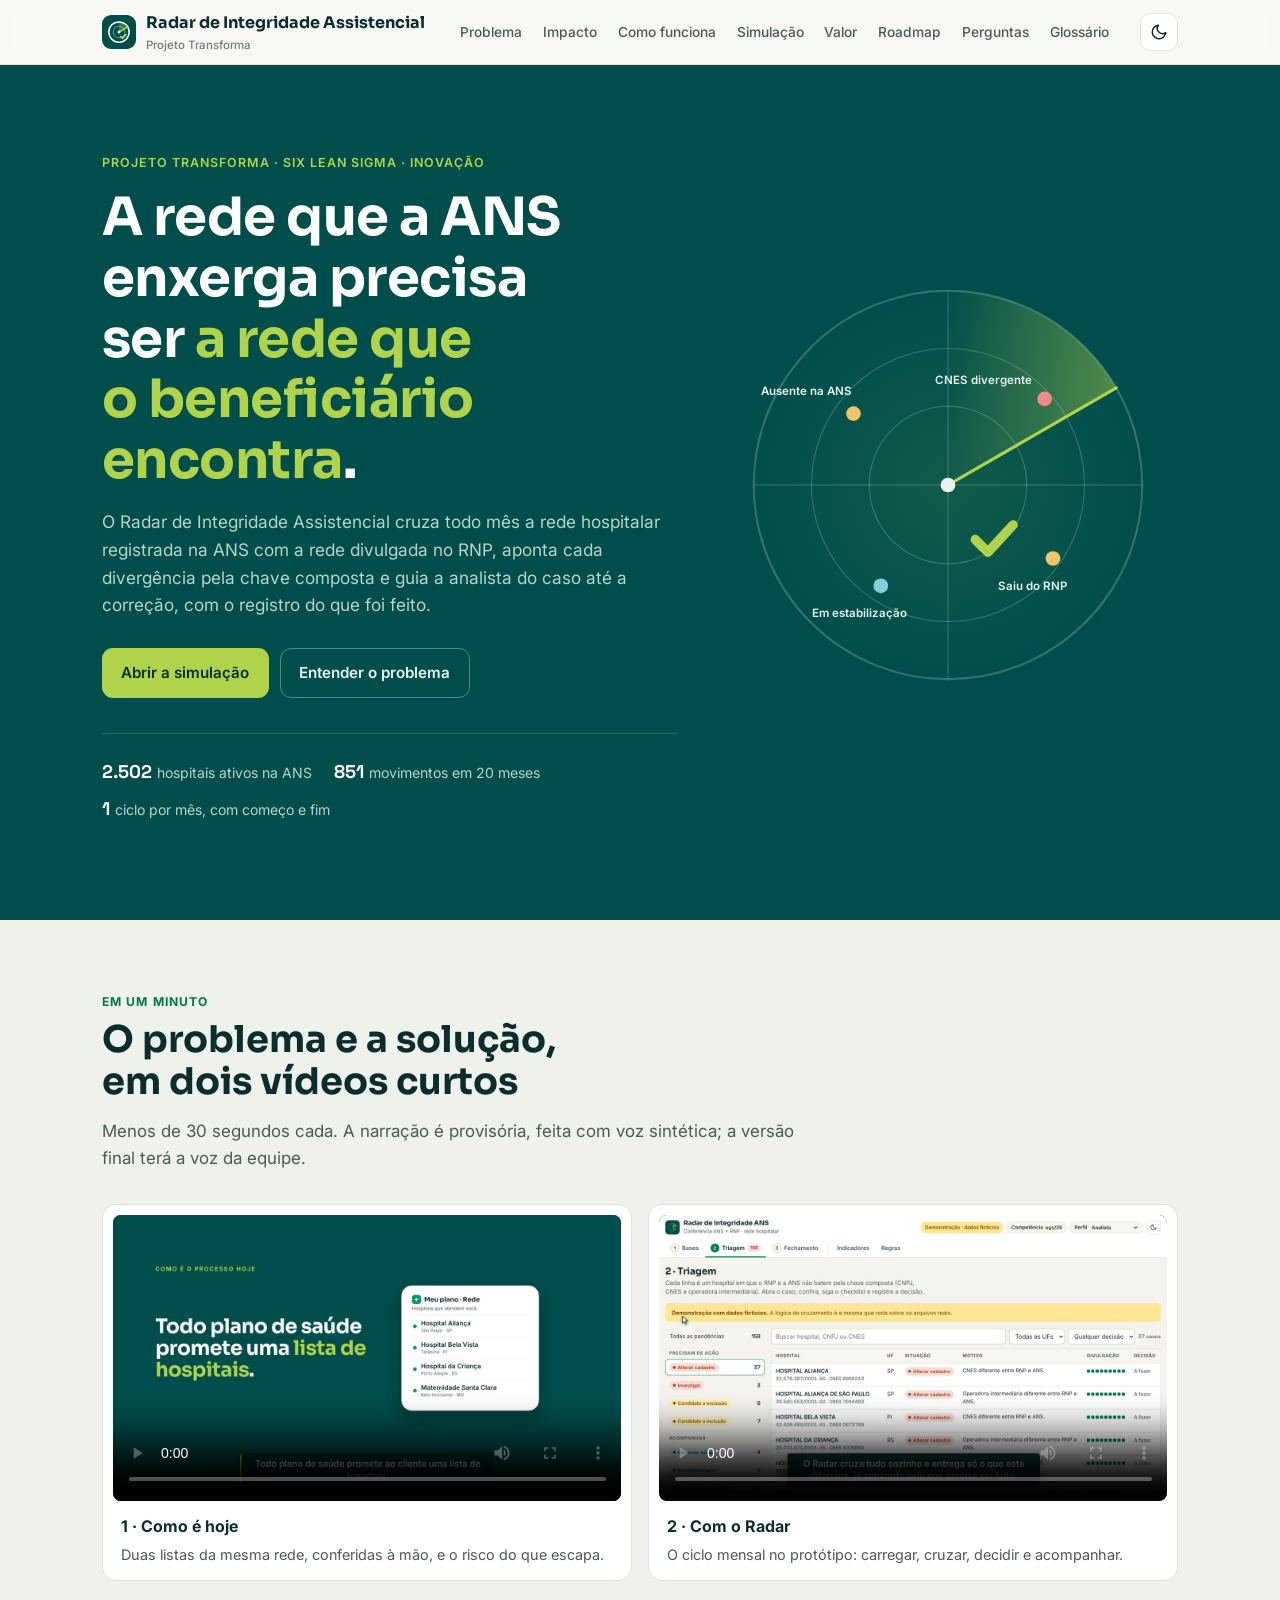
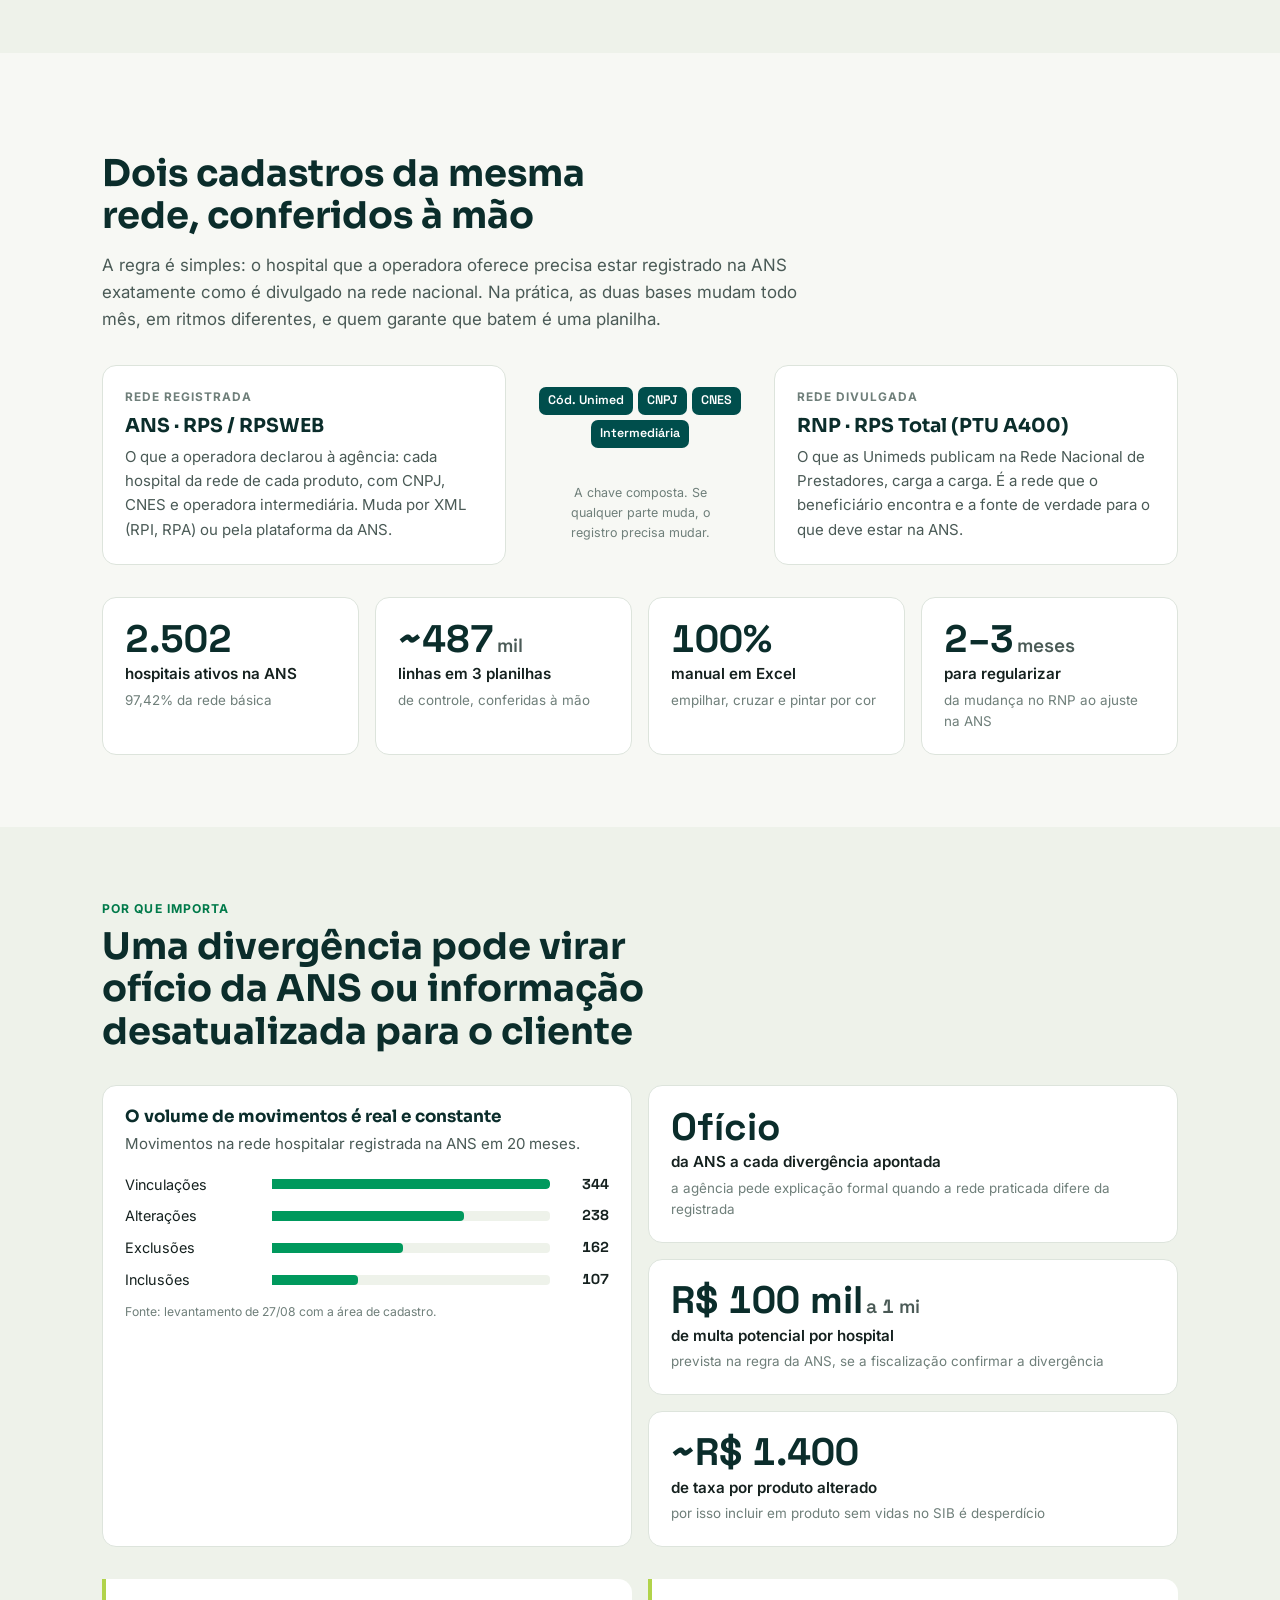
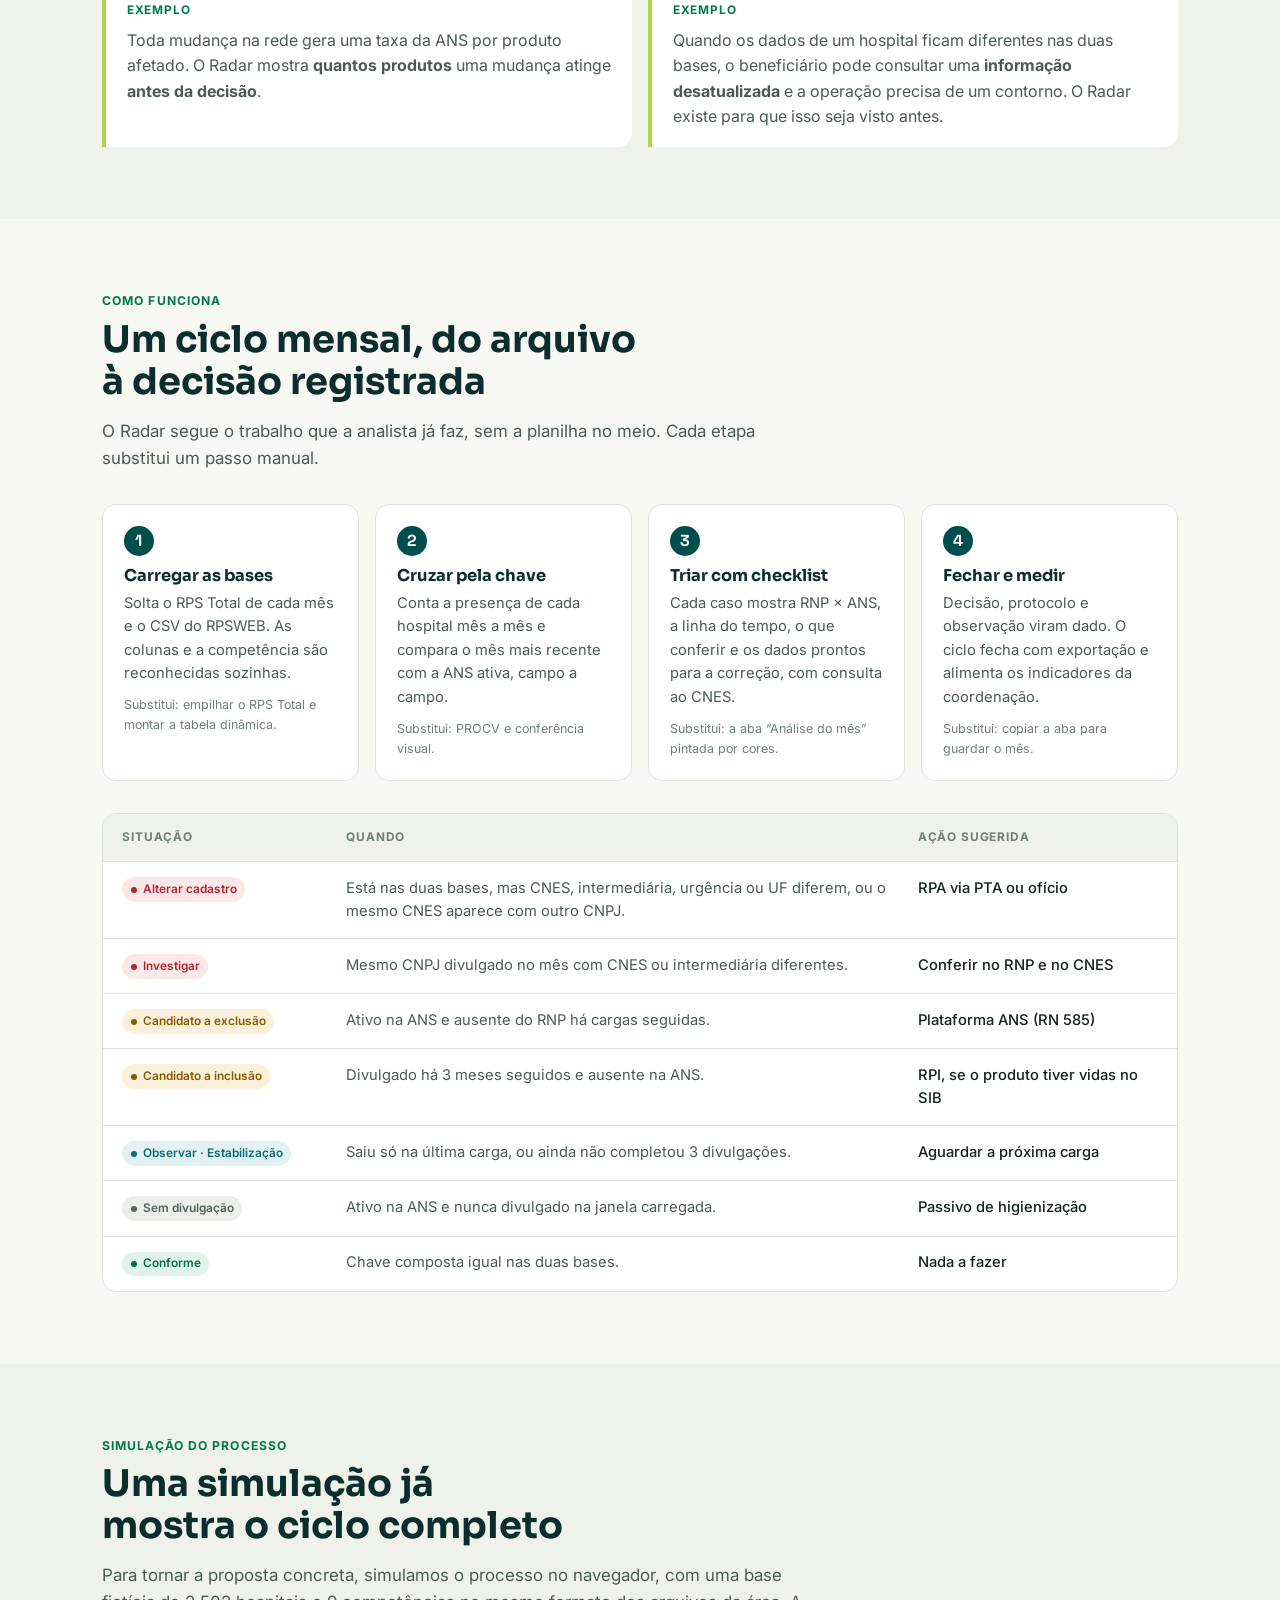
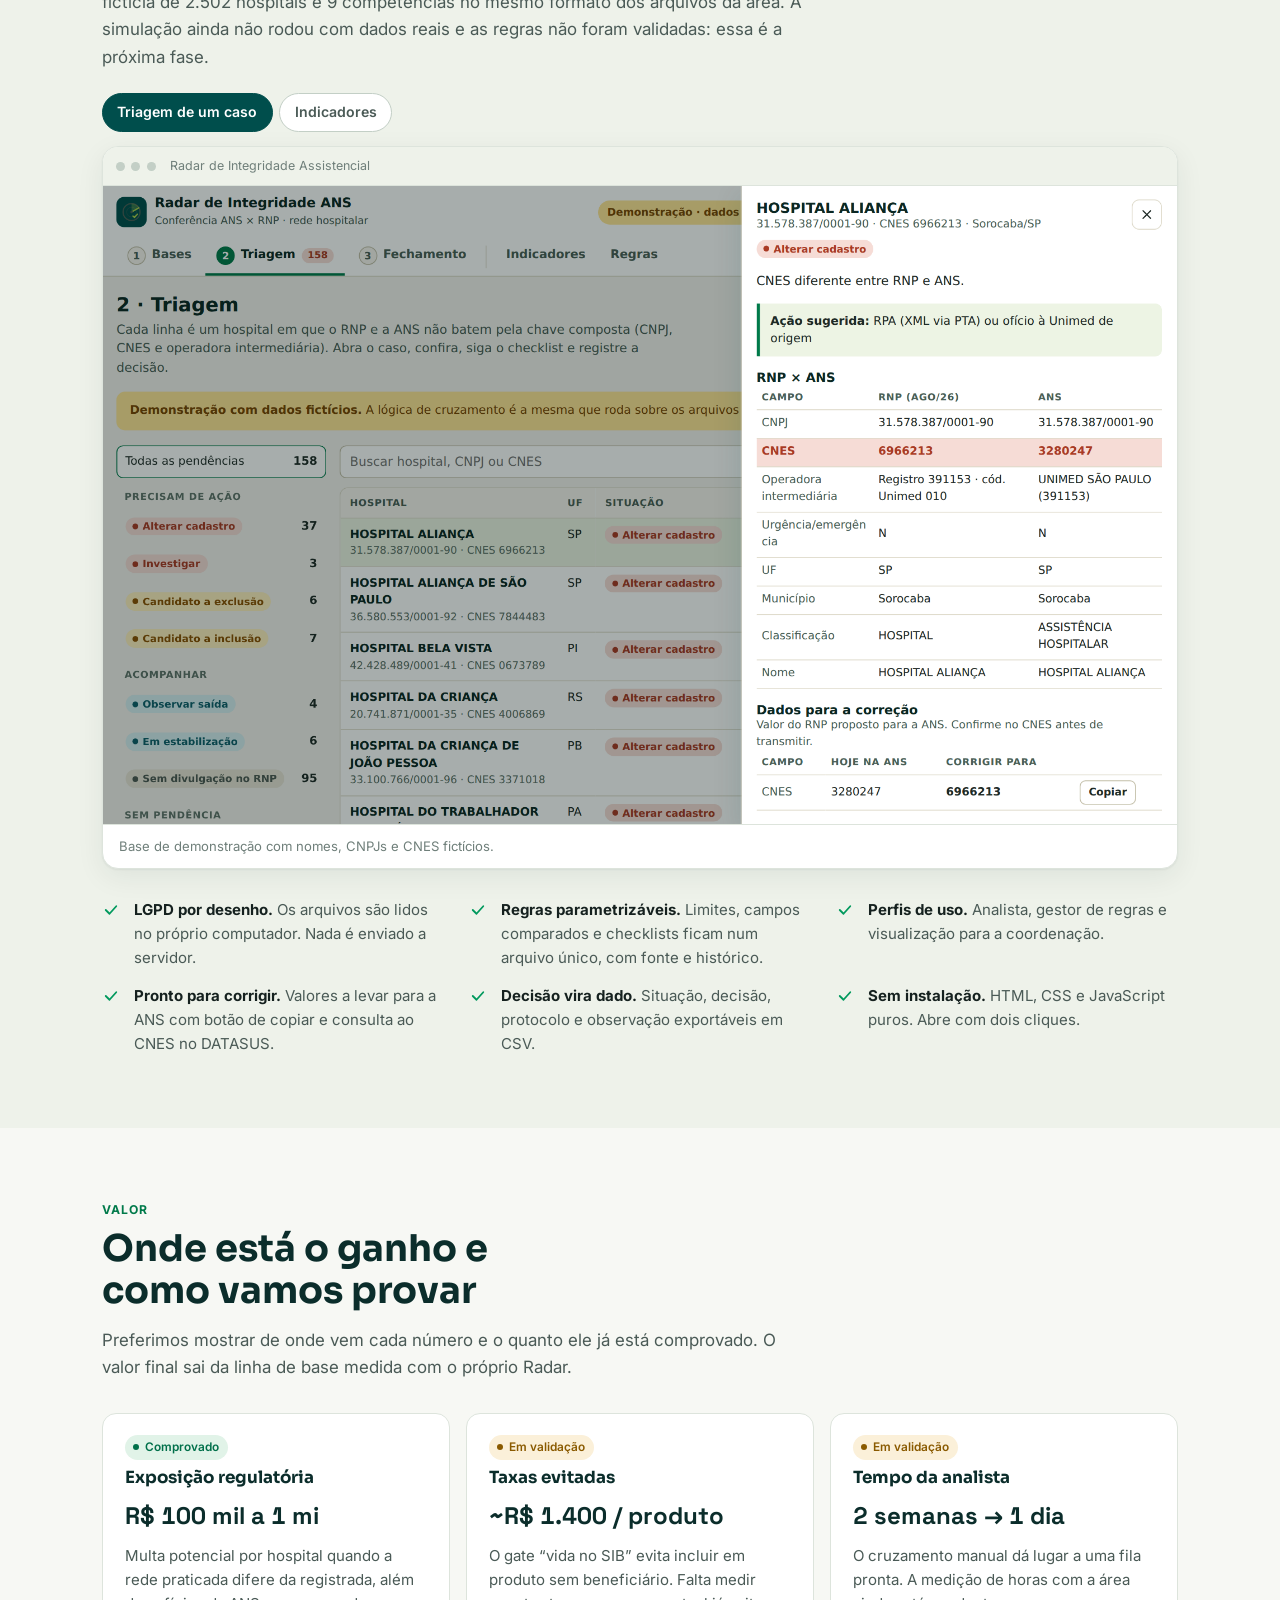
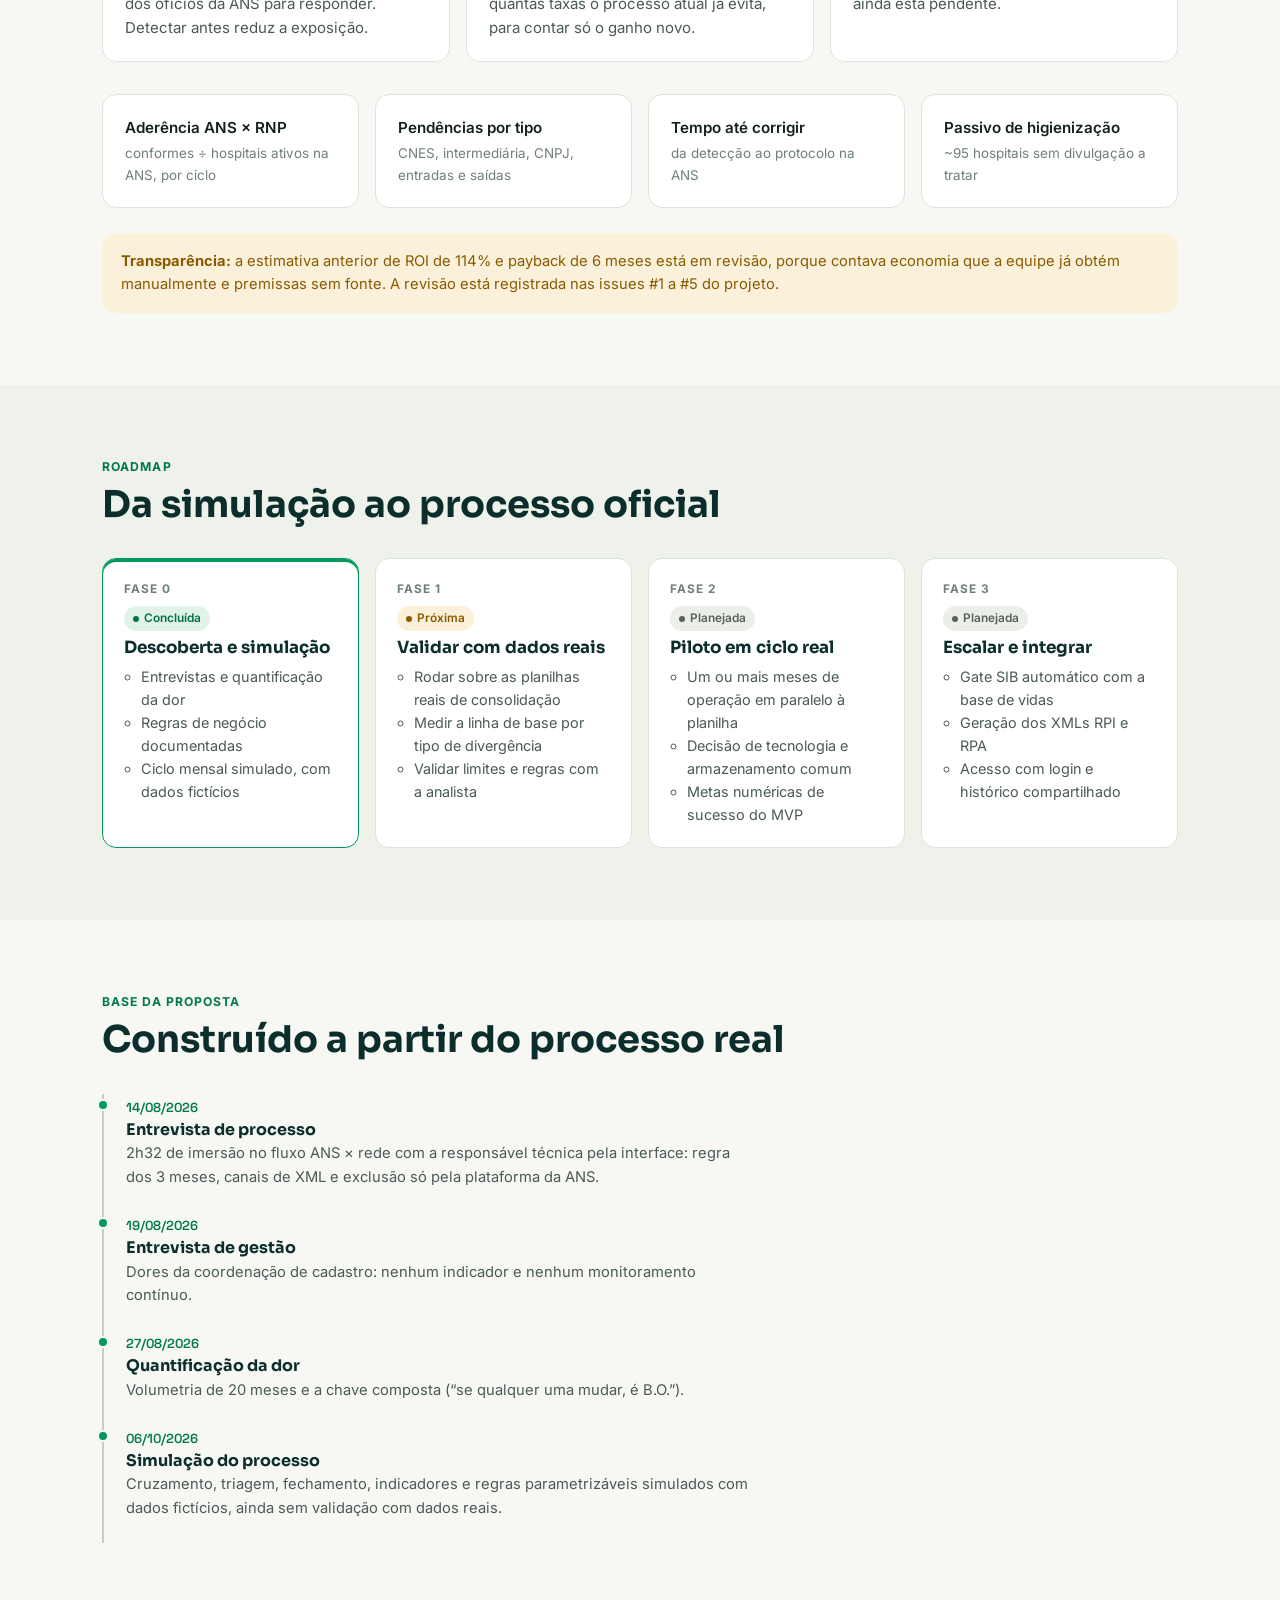
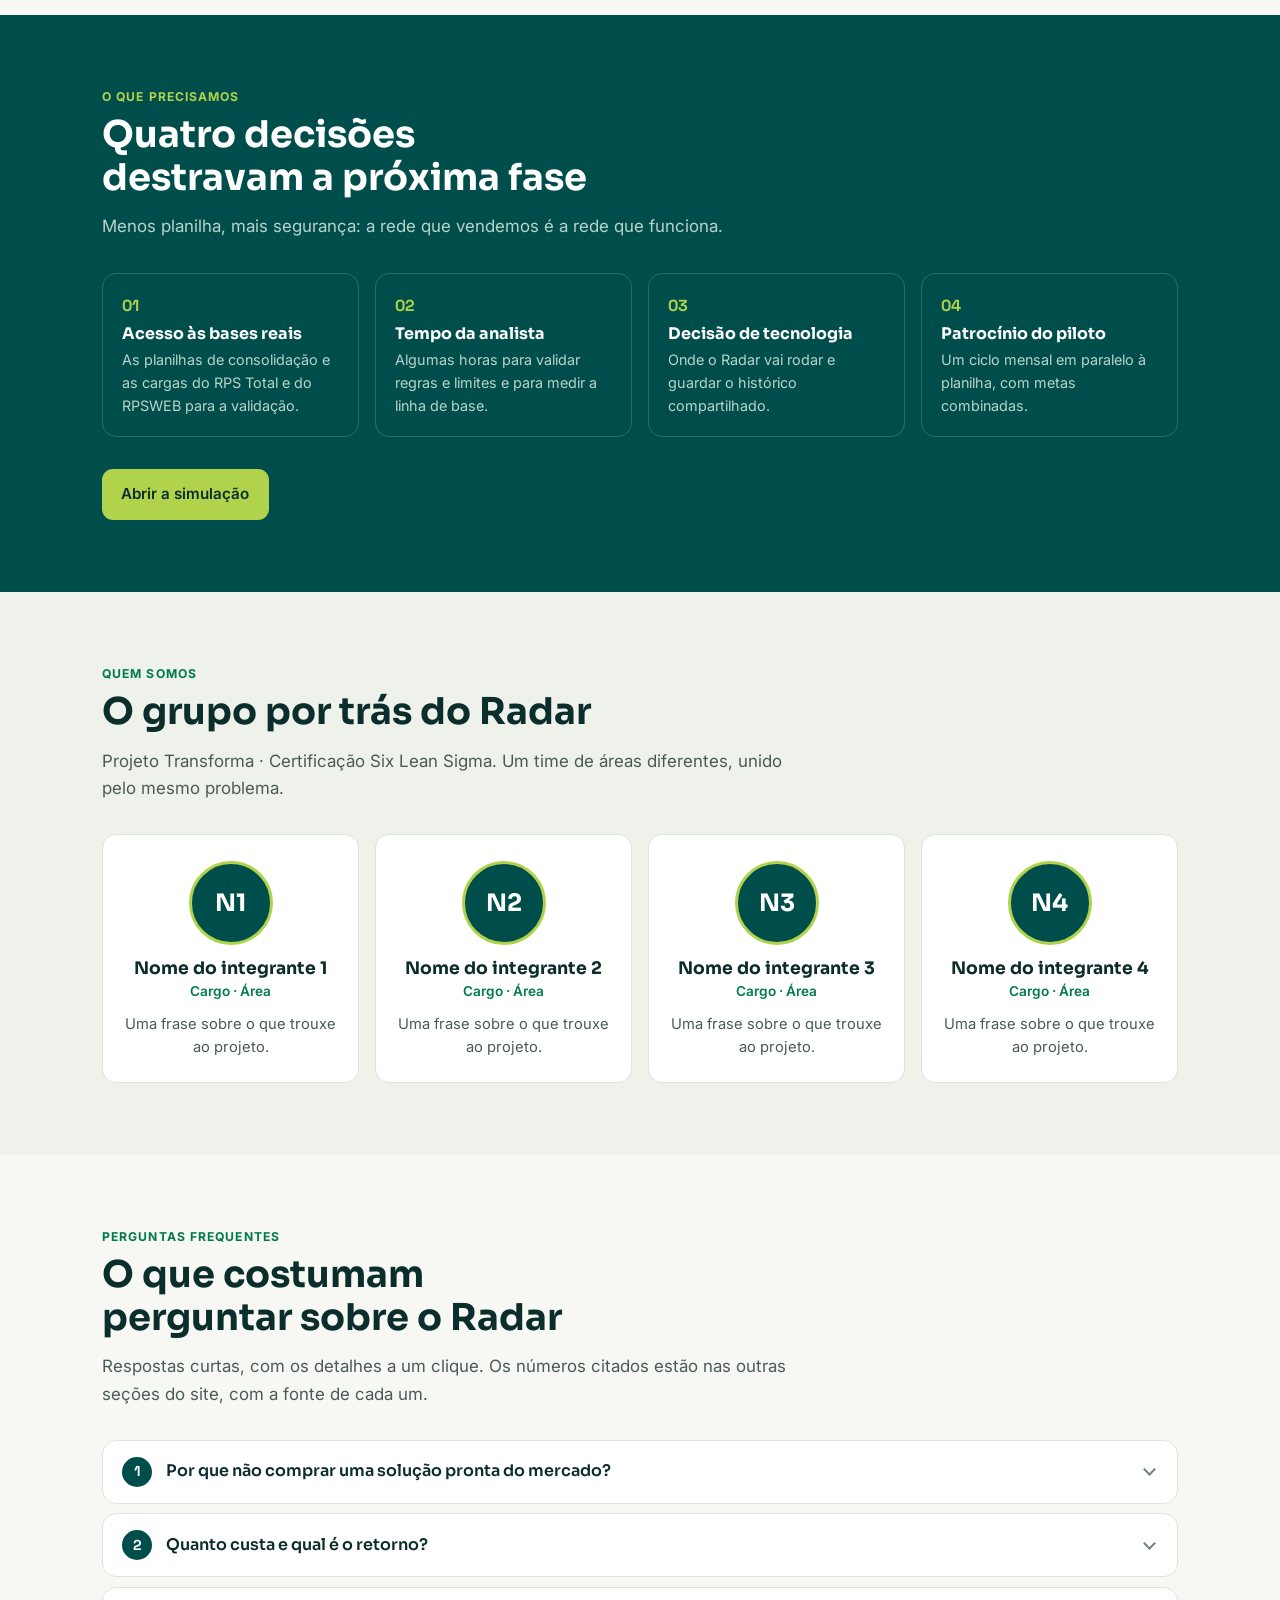
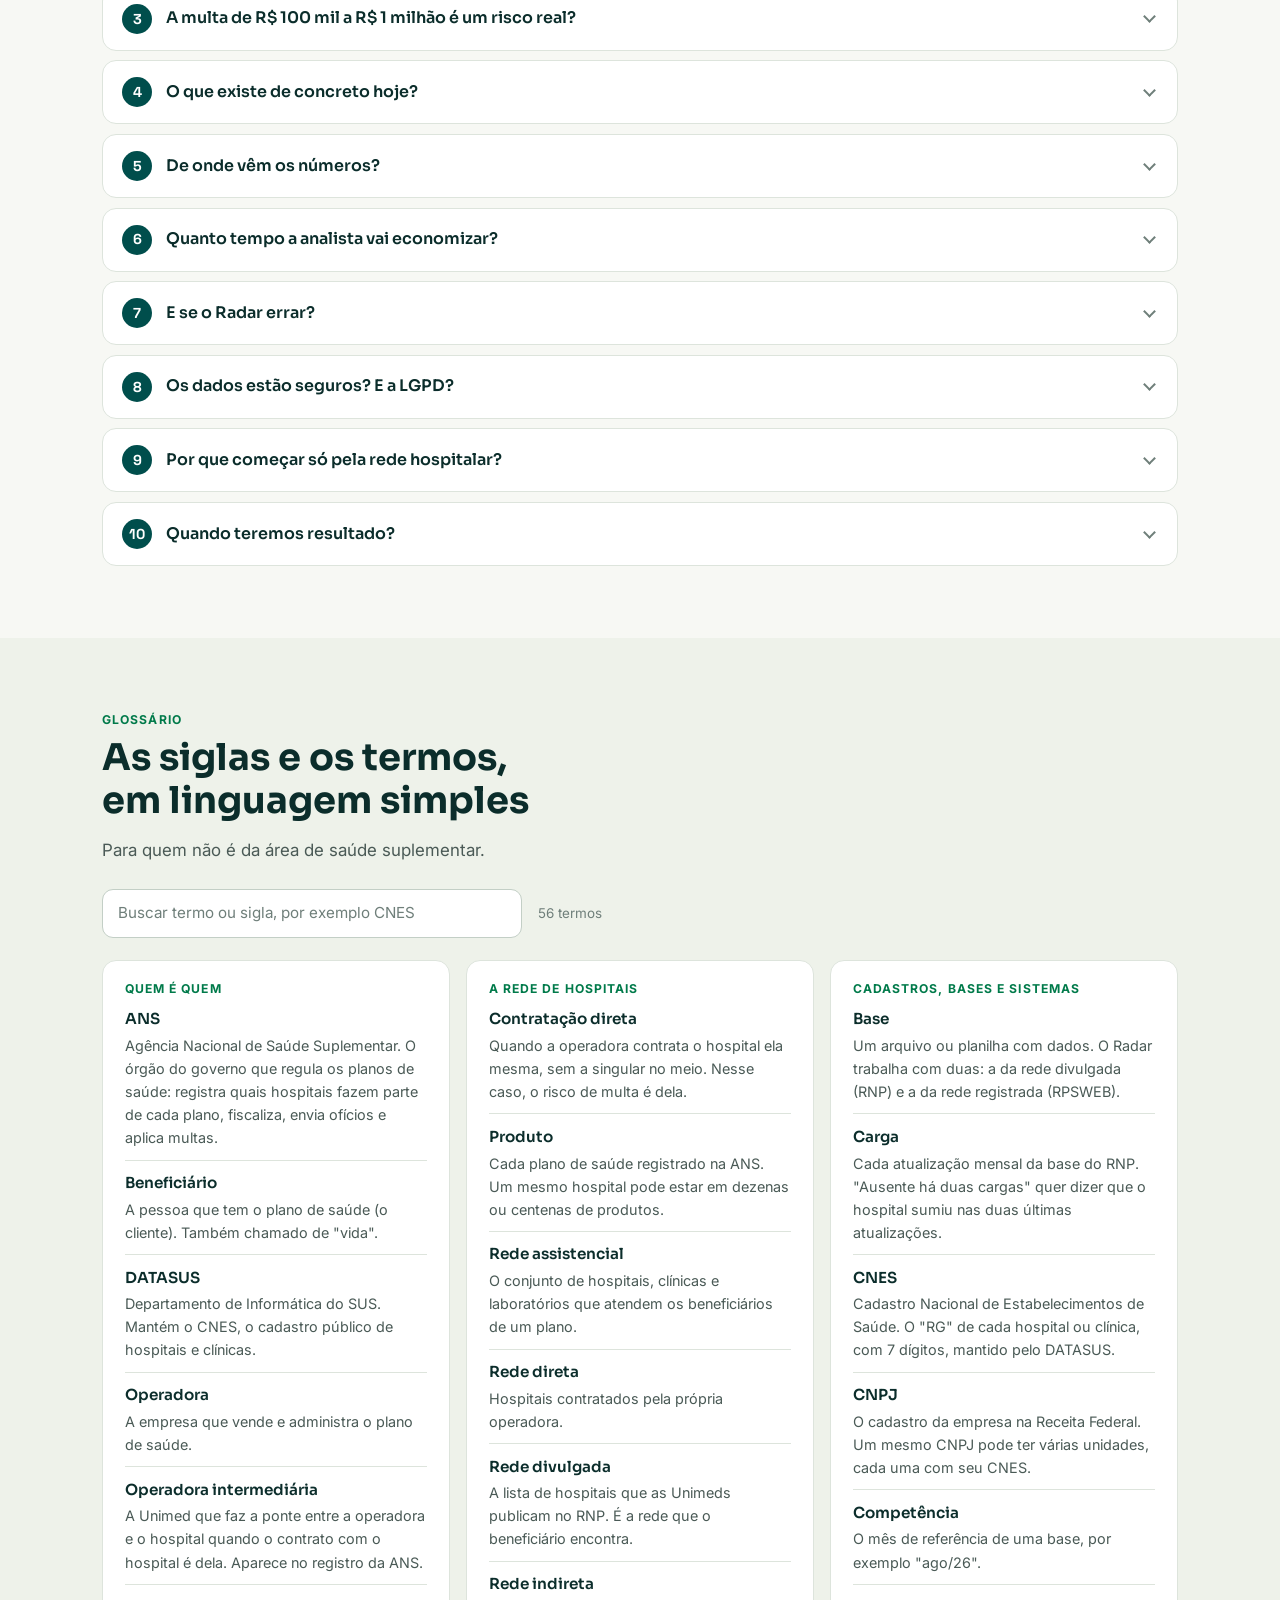
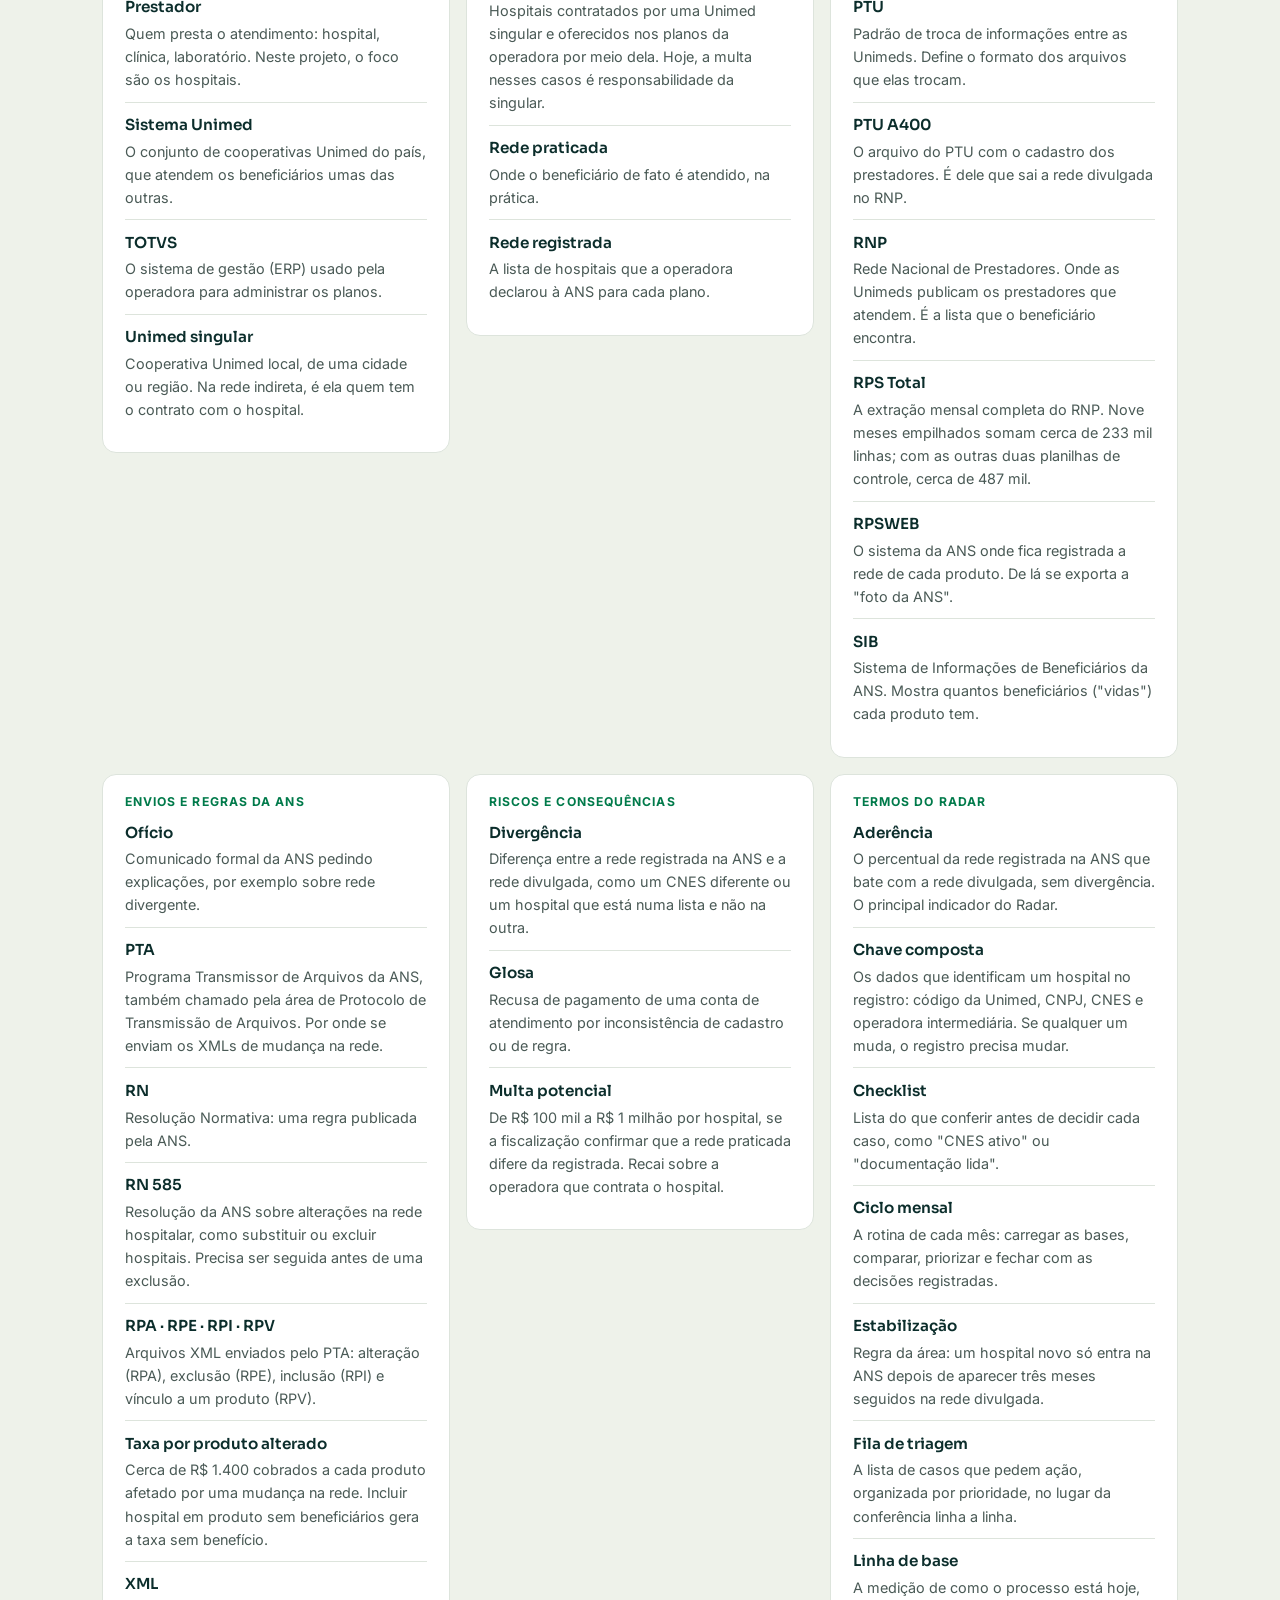
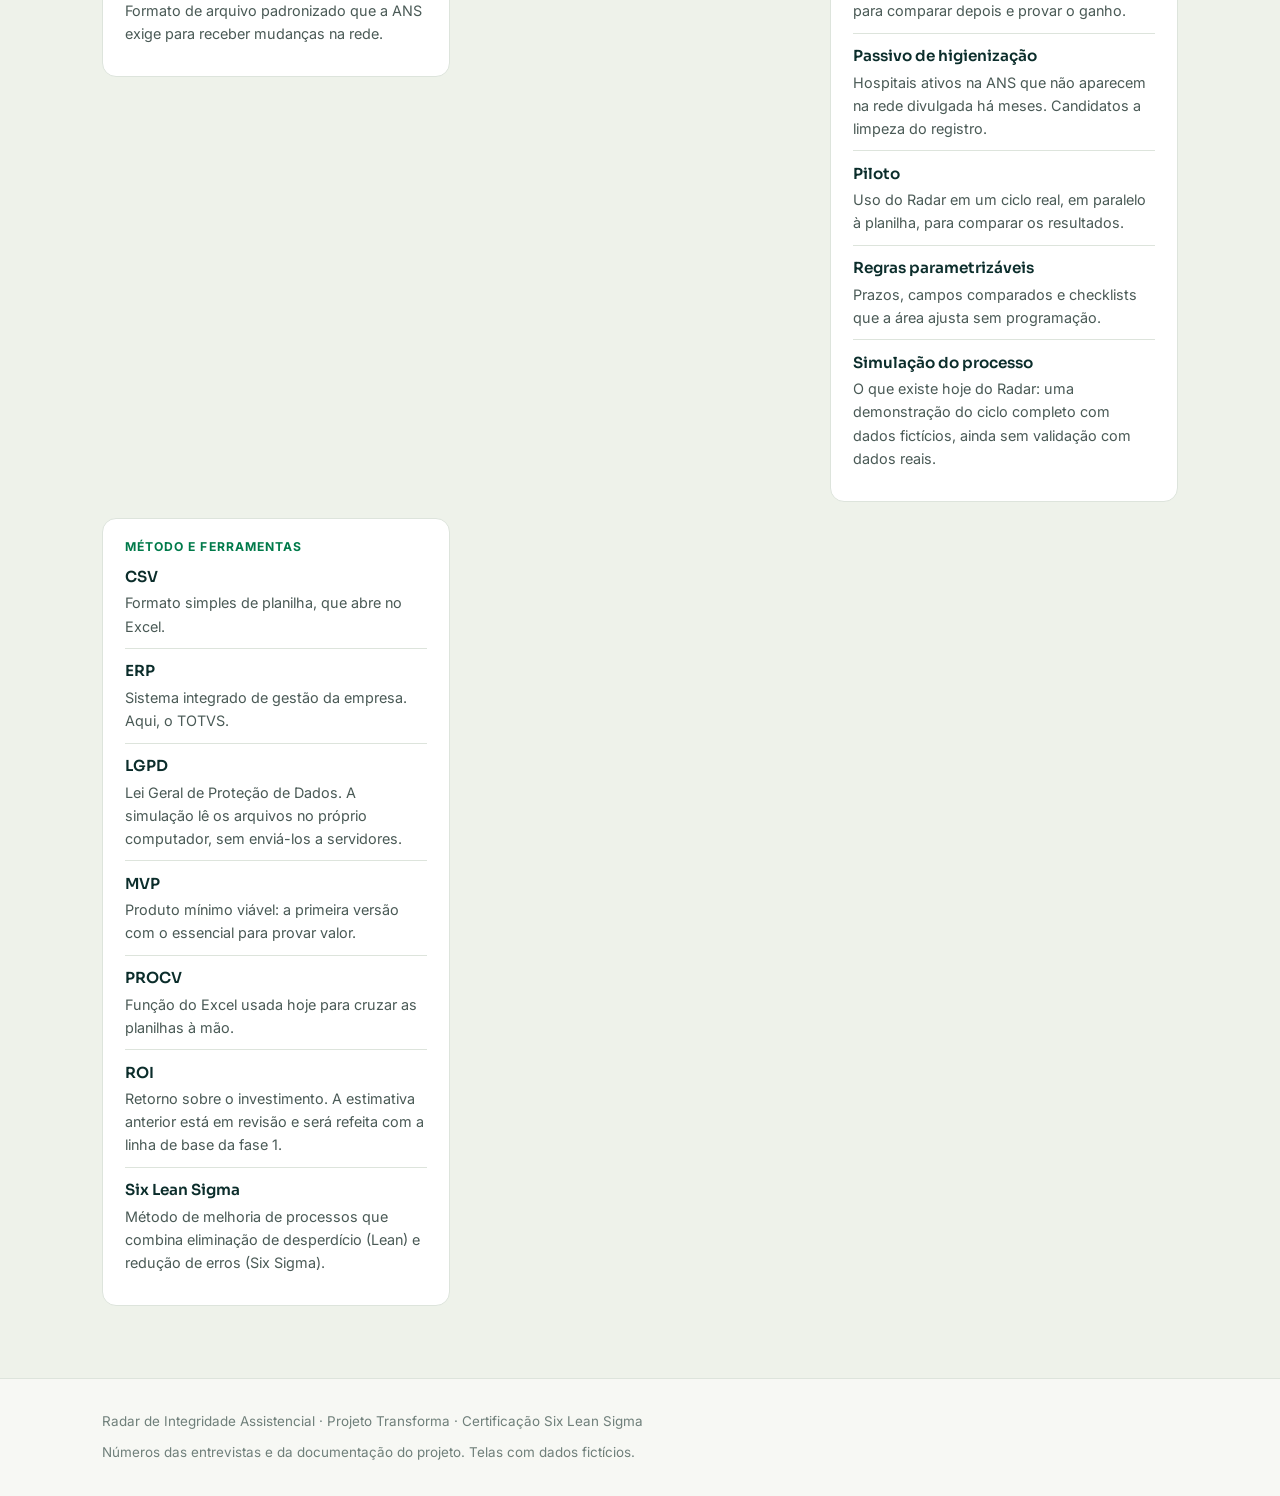
==== index.html @ e1155d0e "Seção Quem somos com conteúdo de exemplo Co-Authored-By: Claude Opus 5.5 <noreply@anthropic.com> Cla" ====
<!DOCTYPE html>
<html lang="pt-BR">
<head>
<meta charset="UTF-8">
<meta name="robots" content="noindex, nofollow">
<meta name="viewport" content="width=device-width, initial-scale=1, viewport-fit=cover">
<title>Radar de Integridade Assistencial · Projeto Transforma</title>
<meta name="description" content="Projeto Transforma: o Radar de Integridade Assistencial cruza todo mês a rede hospitalar registrada na ANS com a rede divulgada no RNP, aponta cada divergência e guia a correção.">
<link rel="icon" type="image/svg+xml" href="img/radar-icone-app.svg">
<link rel="icon" type="image/png" sizes="32x32" href="img/radar-icone-32.png">
<link rel="apple-touch-icon" href="img/radar-icone-180.png">
<script>
  (function () {
    var d = document.documentElement; d.className = 'js';
    try { var t = localStorage.getItem('radar-site-tema'); if (t === 'dark' || t === 'light') d.setAttribute('data-theme', t); } catch (e) {}
  })();
</script>
<link rel="preconnect" href="https://fonts.googleapis.com">
<link rel="preconnect" href="https://fonts.gstatic.com" crossorigin>
<link href="https://fonts.googleapis.com/css2?family=Sora:wght@600;700&family=Inter:wght@400;500;600;700&family=Space+Grotesk:wght@500;600;700&display=swap" rel="stylesheet">
<link rel="stylesheet" href="css/site.css">
</head>
<body>
<a class="skip" href="#problema">Pular para o conteúdo</a>

<header class="top">
  <div class="wrap">
    <a class="brand" href="#inicio" aria-label="Radar de Integridade Assistencial, início">
      <span class="brand-mark" aria-hidden="true"><svg viewBox="0 0 64 64" width="24" height="24"><circle cx="32" cy="32" r="27" fill="none" stroke="currentColor" stroke-width="4"/><circle cx="32" cy="32" r="15.5" fill="none" stroke="currentColor" stroke-width="2.5" opacity=".45"/><path d="M32 32 L32 5 A27 27 0 0 1 55.4 18.5 Z" fill="#b1d34b" opacity=".3"/><path d="M32 32 L55.4 18.5" stroke="#b1d34b" stroke-width="4" stroke-linecap="round"/><circle cx="32" cy="32" r="4" fill="currentColor"/><path d="M36.5 44.5 l4.6 4.6 l9.4 -10" fill="none" stroke="#b1d34b" stroke-width="4.4" stroke-linecap="round" stroke-linejoin="round"/></svg></span>
      <span><b>Radar de Integridade Assistencial</b><small>Projeto Transforma</small></span>
    </a>
    <nav class="nav" aria-label="Seções">
      <a href="#problema">Problema</a>
      <a href="#impacto">Impacto</a>
      <a href="#como">Como funciona</a>
      <a href="#prototipo">Simulação</a>
      <a href="#valor">Valor</a>
      <a href="#roadmap">Roadmap</a>
      <a href="#perguntas">Perguntas</a>
      <a href="#glossario">Glossário</a>
    </nav>
    <button class="menu-btn" id="menu-btn" type="button" aria-expanded="false" aria-controls="menu-m"><svg width="18" height="18" viewBox="0 0 24 24" fill="none" stroke="currentColor" stroke-width="2" stroke-linecap="round" aria-hidden="true"><path class="i-open" d="M4 7h16M4 12h16M4 17h16"/><path class="i-close" d="M6 6l12 12M18 6L6 18"/></svg><span>Menu</span></button>
    <button class="theme" id="theme" type="button" aria-label="Alternar tema claro ou escuro" title="Alternar tema"><svg width="18" height="18" viewBox="0 0 24 24" fill="none" stroke="currentColor" stroke-width="1.9" stroke-linecap="round" stroke-linejoin="round" aria-hidden="true"><path d="M21 12.8A9 9 0 1 1 11.2 3a7 7 0 0 0 9.8 9.8z"/></svg></button>
  </div>
  <nav class="menu-m" id="menu-m" aria-label="Seções" hidden>
    <div class="wrap">
      <p class="menu-m-intro">O Radar cruza todo mês a rede de hospitais registrada na ANS com a rede que o cliente encontra, e aponta cada diferença. Escolha por onde começar:</p>
      <ol>
        <li><a href="#videos"><b>Vídeos</b><span>O problema e a solução em menos de 1 minuto</span></a></li>
        <li><a href="#problema"><b>Problema</b><span>Duas listas da mesma rede, conferidas à mão</span></a></li>
        <li><a href="#impacto"><b>Impacto</b><span>Riscos regulatórios e exemplos</span></a></li>
        <li><a href="#como"><b>Como funciona</b><span>O ciclo mensal do Radar, passo a passo</span></a></li>
        <li><a href="#prototipo"><b>Simulação</b><span>Telas do protótipo e acesso ao dashboard</span></a></li>
        <li><a href="#valor"><b>Valor</b><span>Onde está o ganho e como vamos medir</span></a></li>
        <li><a href="#roadmap"><b>Roadmap</b><span>Fases e próximos passos</span></a></li>
        <li><a href="#equipe"><b>Quem somos</b><span>O grupo por trás do Radar</span></a></li>
        <li><a href="#perguntas"><b>Perguntas</b><span>Respostas rápidas para a banca</span></a></li>
        <li><a href="#glossario"><b>Glossário</b><span>O significado de cada sigla</span></a></li>
      </ol>
      <a class="btn menu-m-cta" href="dashboard/">Abrir a simulação do dashboard</a>
    </div>
  </nav>
</header>

<main id="inicio">

  <!-- Flyer: tela inicial no celular (site.js liga o modo flyer em telas estreitas) -->
  <section class="flyer" id="flyer" aria-labelledby="h-flyer" hidden>
    <div class="wrap">
      <div class="fly-head">
        <span class="fly-logo"><svg viewBox="0 0 64 64" width="44" height="44" aria-hidden="true"><circle cx="32" cy="32" r="27" fill="none" stroke="currentColor" stroke-width="4"/><circle cx="32" cy="32" r="15.5" fill="none" stroke="currentColor" stroke-width="2.5" opacity=".45"/><path d="M32 32 L32 5 A27 27 0 0 1 55.4 18.5 Z" fill="#b1d34b" opacity=".3"/><path d="M32 32 L55.4 18.5" stroke="#b1d34b" stroke-width="4" stroke-linecap="round"/><circle cx="32" cy="32" r="4" fill="currentColor"/><path d="M36.5 44.5 l4.6 4.6 l9.4 -10" fill="none" stroke="#b1d34b" stroke-width="4.4" stroke-linecap="round" stroke-linejoin="round"/></svg></span>
        <h1 id="h-flyer">Radar de Integridade Assistencial</h1>
        <p class="fly-sub">Complemento da apresentação à banca</p>
      </div>
      <ol class="fly-list">
        <li><a href="#videos"><b>Vídeos</b><span>O problema e a solução em menos de 1 minuto</span><svg class="fly-go" width="20" height="20" viewBox="0 0 24 24" fill="none" stroke="currentColor" stroke-width="2.2" stroke-linecap="round" stroke-linejoin="round" aria-hidden="true"><path d="M9 6l6 6-6 6"/></svg></a></li>
        <li><a href="#prototipo"><b>Simulação</b><span>Telas do protótipo e acesso ao dashboard</span><svg class="fly-go" width="20" height="20" viewBox="0 0 24 24" fill="none" stroke="currentColor" stroke-width="2.2" stroke-linecap="round" stroke-linejoin="round" aria-hidden="true"><path d="M9 6l6 6-6 6"/></svg></a></li>
      </ol>
      <div class="fly-quick" role="group" aria-label="Consulta rápida">
        <p class="fly-label">Consulta rápida</p>
        <a href="#perguntas"><span class="fly-ic"><svg width="22" height="22" viewBox="0 0 24 24" fill="none" stroke="currentColor" stroke-width="2" stroke-linecap="round" stroke-linejoin="round" aria-hidden="true"><path d="M21 12a8 8 0 0 1-11.6 7.1L4 20l1-4.6A8 8 0 1 1 21 12z"/><path d="M9.6 9.5a2.5 2.5 0 0 1 4.8.9c0 1.6-2.4 2.1-2.4 3.4"/><path d="M12 16.6h.01"/></svg></span><b>Perguntas</b><span>Respostas rápidas, valor, roadmap e o pedido</span></a>
        <a href="#glossario"><span class="fly-ic"><svg width="22" height="22" viewBox="0 0 24 24" fill="none" stroke="currentColor" stroke-width="2" stroke-linecap="round" stroke-linejoin="round" aria-hidden="true"><path d="M4 5.5A2.5 2.5 0 0 1 6.5 3H20v15H6.5A2.5 2.5 0 0 0 4 20.5z"/><path d="M4 20.5A2.5 2.5 0 0 0 6.5 23H20v-5"/><path d="M8.5 8h7M8.5 11.5h5"/></svg></span><b>Glossário</b><span>O significado de cada sigla</span></a>
      </div>
      <ol class="fly-list fly-more">
        <li><a href="#problema"><b>O problema</b><span>Duas listas da mesma rede e o risco do que escapa</span><svg class="fly-go" width="20" height="20" viewBox="0 0 24 24" fill="none" stroke="currentColor" stroke-width="2.2" stroke-linecap="round" stroke-linejoin="round" aria-hidden="true"><path d="M9 6l6 6-6 6"/></svg></a></li>
        <li><a href="#como"><b>Como funciona</b><span>O ciclo mensal do Radar, passo a passo</span><svg class="fly-go" width="20" height="20" viewBox="0 0 24 24" fill="none" stroke="currentColor" stroke-width="2.2" stroke-linecap="round" stroke-linejoin="round" aria-hidden="true"><path d="M9 6l6 6-6 6"/></svg></a></li>
        <li><a href="#equipe"><b>Quem somos</b><span>O grupo por trás do Radar</span><svg class="fly-go" width="20" height="20" viewBox="0 0 24 24" fill="none" stroke="currentColor" stroke-width="2.2" stroke-linecap="round" stroke-linejoin="round" aria-hidden="true"><path d="M9 6l6 6-6 6"/></svg></a></li>
      </ol>
      <p class="fly-foot">Projeto Transforma · Telas com dados fictícios</p>
    </div>
  </section>
  <div class="fly-back" id="fly-back" hidden>
    <div class="wrap"><a href="#inicio"><svg width="18" height="18" viewBox="0 0 24 24" fill="none" stroke="currentColor" stroke-width="2.2" stroke-linecap="round" stroke-linejoin="round" aria-hidden="true"><path d="M15 6l-6 6 6 6"/></svg>Menu</a><span id="fly-title"></span></div>
  </div>

  <!-- Hero -->
  <section class="hero" aria-labelledby="h-hero">
    <div class="wrap">
      <div>
        <p class="eyebrow">Projeto Transforma · Six Lean Sigma · Inovação</p>
        <h1 id="h-hero">A rede que a ANS enxerga precisa ser <em>a rede que o beneficiário encontra</em>.</h1>
        <p class="sub">O Radar de Integridade Assistencial cruza todo mês a rede hospitalar registrada na ANS com a rede divulgada no RNP, aponta cada divergência pela chave composta e guia a analista do caso até a correção, com o registro do que foi feito.</p>
        <div class="cta">
          <a class="btn btn-lime" href="dashboard/">Abrir a simulação</a>
          <a class="btn btn-line" href="#videos">Entender o problema</a>
        </div>
        <div class="scope">
          <span><b>2.502</b>hospitais ativos na ANS</span>
          <span><b>851</b>movimentos em 20 meses</span>
          <span><b>1</b>ciclo por mês, com começo e fim</span>
        </div>
      </div>
      <div class="radar" aria-hidden="true">
        <svg viewBox="0 0 400 400">
          <defs>
            <radialGradient id="rg" cx="50%" cy="50%" r="50%"><stop offset="0" stop-color="#b1d34b" stop-opacity=".10"/><stop offset="1" stop-color="#b1d34b" stop-opacity="0"/></radialGradient>
            <linearGradient id="sw" x1="0" y1="0" x2="1" y2="0"><stop offset="0" stop-color="#b1d34b" stop-opacity="0"/><stop offset="1" stop-color="#b1d34b" stop-opacity=".45"/></linearGradient>
          </defs>
          <circle cx="200" cy="200" r="190" fill="url(#rg)"/>
          <g fill="none" stroke="#e9f3ee" stroke-opacity=".22">
            <circle cx="200" cy="200" r="185" stroke-width="2"/>
            <circle cx="200" cy="200" r="130"/>
            <circle cx="200" cy="200" r="75"/>
            <path d="M200 15v370M15 200h370"/>
          </g>
          <g class="sweep">
            <path d="M200 200 L200 15 A185 185 0 0 1 360.2 107.5 Z" fill="url(#sw)"/>
            <path d="M200 200 L360.2 107.5" stroke="#b1d34b" stroke-width="3" stroke-linecap="round"/>
          </g>
          <circle cx="200" cy="200" r="7" fill="#e9f3ee"/>
          <g class="blip"><circle cx="292" cy="118" r="7" fill="#f08a8f"/><text x="280" y="104" text-anchor="end">CNES divergente</text></g>
          <g class="blip"><circle cx="110" cy="132" r="7" fill="#f1c46b"/><text x="22" y="114">Ausente na ANS</text></g>
          <g class="blip"><circle cx="300" cy="270" r="7" fill="#f1c46b"/><text x="248" y="300">Saiu do RNP</text></g>
          <g class="blip"><circle cx="136" cy="296" r="7" fill="#7fd0da"/><text x="70" y="326">Em estabilização</text></g>
          <path d="M226 252 l12 12 l24 -26" fill="none" stroke="#b1d34b" stroke-width="9" stroke-linecap="round" stroke-linejoin="round"/>
        </svg>
      </div>
    </div>
  </section>

  <!-- Problema -->
  <section class="sec alt" id="videos" aria-labelledby="h-videos">
    <div class="wrap">
      <p class="kicker reveal">Em um minuto</p>
      <h2 class="reveal" id="h-videos">O problema e a solução, em dois vídeos curtos</h2>
      <p class="lead reveal">Menos de 30 segundos cada. A narração é provisória, feita com voz sintética; a versão final terá a voz da equipe.</p>
      <div class="grid g2 videos reveal">
        <figure class="card video">
          <video controls preload="metadata" playsinline poster="videos/radar-problema.jpg" aria-describedby="vd-problema">
            <source src="videos/radar-problema.mp4" type="video/mp4">
          </video>
          <figcaption id="vd-problema"><b>1 · Como é hoje</b><span>Duas listas da mesma rede, conferidas à mão, e o risco do que escapa.</span></figcaption>
        </figure>
        <figure class="card video">
          <video controls preload="metadata" playsinline poster="videos/radar-solucao.jpg" aria-describedby="vd-solucao">
            <source src="videos/radar-solucao.mp4" type="video/mp4">
          </video>
          <figcaption id="vd-solucao"><b>2 · Com o Radar</b><span>O ciclo mensal no protótipo: carregar, cruzar, decidir e acompanhar.</span></figcaption>
        </figure>
      </div>
    </div>
  </section>

  <section class="sec" id="problema" aria-labelledby="h-problema">
    <div class="wrap">
      <p class="kicker reveal">O problema</p>
      <h2 class="reveal" id="h-problema">Dois cadastros da mesma rede, conferidos à mão</h2>
      <p class="lead reveal">A regra é simples: o hospital que a operadora oferece precisa estar registrado na ANS exatamente como é divulgado na rede nacional. Na prática, as duas bases mudam todo mês, em ritmos diferentes, e quem garante que batem é uma planilha.</p>

      <div class="worlds reveal">
        <div class="world">
          <span class="lbl">Rede registrada</span>
          <h3>ANS · RPS / RPSWEB</h3>
          <p>O que a operadora declarou à agência: cada hospital da rede de cada produto, com CNPJ, CNES e operadora intermediária. Muda por XML (RPI, RPA) ou pela plataforma da ANS.</p>
        </div>
        <div class="key">
          <div class="key-chips"><span>Cód. Unimed</span><span>CNPJ</span><span>CNES</span><span>Intermediária</span></div>
          <small>A chave composta. Se qualquer parte muda, o registro precisa mudar.</small>
        </div>
        <div class="world">
          <span class="lbl">Rede divulgada</span>
          <h3>RNP · RPS Total (PTU A400)</h3>
          <p>O que as Unimeds publicam na Rede Nacional de Prestadores, carga a carga. É a rede que o beneficiário encontra e a fonte de verdade para o que deve estar na ANS.</p>
        </div>
      </div>

      <div class="grid g4">
        <div class="card stat reveal"><span class="v num">2.502</span><span class="l">hospitais ativos na ANS</span><span class="n">97,42% da rede básica</span></div>
        <div class="card stat reveal"><span class="v num">~487<small>mil</small></span><span class="l">linhas em 3 planilhas</span><span class="n">de controle, conferidas à mão</span></div>
        <div class="card stat reveal"><span class="v num">100%</span><span class="l">manual em Excel</span><span class="n">empilhar, cruzar e pintar por cor</span></div>
        <div class="card stat reveal"><span class="v num">2–3<small>meses</small></span><span class="l">para regularizar</span><span class="n">da mudança no RNP ao ajuste na ANS</span></div>
      </div>
    </div>
  </section>

  <!-- Impacto -->
  <section class="sec alt" id="impacto" aria-labelledby="h-impacto">
    <div class="wrap">
      <p class="kicker reveal">Por que importa</p>
      <h2 class="reveal" id="h-impacto">Uma divergência pode virar ofício da ANS ou informação desatualizada para o cliente</h2>
      <div class="grid g2">
        <div class="card reveal">
          <h3>O volume de movimentos é real e constante</h3>
          <p>Movimentos na rede hospitalar registrada na ANS em 20 meses.</p>
          <div class="moves" role="list">
            <div class="move" role="listitem"><span>Vinculações</span><span class="bar"><i style="width:100%"></i></span><b>344</b></div>
            <div class="move" role="listitem"><span>Alterações</span><span class="bar"><i style="width:69.2%"></i></span><b>238</b></div>
            <div class="move" role="listitem"><span>Exclusões</span><span class="bar"><i style="width:47.1%"></i></span><b>162</b></div>
            <div class="move" role="listitem"><span>Inclusões</span><span class="bar"><i style="width:31.1%"></i></span><b>107</b></div>
          </div>
          <span class="src">Fonte: levantamento de 27/08 com a área de cadastro.</span>
        </div>
        <div class="grid" style="margin-top:0">
          <div class="card stat reveal"><span class="v num">Ofício</span><span class="l">da ANS a cada divergência apontada</span><span class="n">a agência pede explicação formal quando a rede praticada difere da registrada</span></div>
          <div class="card stat reveal"><span class="v num">R$ 100 mil<small>a 1 mi</small></span><span class="l">de multa potencial por hospital</span><span class="n">prevista na regra da ANS, se a fiscalização confirmar a divergência</span></div>
          <div class="card stat reveal"><span class="v num">~R$ 1.400</span><span class="l">de taxa por produto alterado</span><span class="n">por isso incluir em produto sem vidas no SIB é desperdício</span></div>
        </div>
      </div>
      <div class="grid g2">
        <div class="case reveal"><span class="lbl">Exemplo</span><p>Toda mudança na rede gera uma taxa da ANS por produto afetado. O Radar mostra <b>quantos produtos</b> uma mudança atinge <b>antes da decisão</b>.</p></div>
        <div class="case reveal"><span class="lbl">Exemplo</span><p>Quando os dados de um hospital ficam diferentes nas duas bases, o beneficiário pode consultar uma <b>informação desatualizada</b> e a operação precisa de um contorno. O Radar existe para que isso seja visto antes.</p></div>
      </div>
    </div>
  </section>

  <!-- Como funciona -->
  <section class="sec" id="como" aria-labelledby="h-como">
    <div class="wrap">
      <p class="kicker reveal">Como funciona</p>
      <h2 class="reveal" id="h-como">Um ciclo mensal, do arquivo à decisão registrada</h2>
      <p class="lead reveal">O Radar segue o trabalho que a analista já faz, sem a planilha no meio. Cada etapa substitui um passo manual.</p>
      <ol class="cycle">
        <li class="reveal"><h3>Carregar as bases</h3><p>Solta o RPS Total de cada mês e o CSV do RPSWEB. As colunas e a competência são reconhecidas sozinhas.</p><p class="rep">Substitui: empilhar o RPS Total e montar a tabela dinâmica.</p></li>
        <li class="reveal"><h3>Cruzar pela chave</h3><p>Conta a presença de cada hospital mês a mês e compara o mês mais recente com a ANS ativa, campo a campo.</p><p class="rep">Substitui: PROCV e conferência visual.</p></li>
        <li class="reveal"><h3>Triar com checklist</h3><p>Cada caso mostra RNP × ANS, a linha do tempo, o que conferir e os dados prontos para a correção, com consulta ao CNES.</p><p class="rep">Substitui: a aba “Análise do mês” pintada por cores.</p></li>
        <li class="reveal"><h3>Fechar e medir</h3><p>Decisão, protocolo e observação viram dado. O ciclo fecha com exportação e alimenta os indicadores da coordenação.</p><p class="rep">Substitui: copiar a aba para guardar o mês.</p></li>
      </ol>

      <div class="sits reveal" role="table" aria-label="Situações que o Radar identifica">
        <div class="sit head" role="row"><span role="columnheader">Situação</span><span role="columnheader">Quando</span><span role="columnheader">Ação sugerida</span></div>
        <div class="sit" role="row"><span role="cell"><span class="tag t-danger">Alterar cadastro</span></span><p role="cell">Está nas duas bases, mas CNES, intermediária, urgência ou UF diferem, ou o mesmo CNES aparece com outro CNPJ.</p><p class="act" role="cell">RPA via PTA ou ofício</p></div>
        <div class="sit" role="row"><span role="cell"><span class="tag t-danger">Investigar</span></span><p role="cell">Mesmo CNPJ divulgado no mês com CNES ou intermediária diferentes.</p><p class="act" role="cell">Conferir no RNP e no CNES</p></div>
        <div class="sit" role="row"><span role="cell"><span class="tag t-warn">Candidato a exclusão</span></span><p role="cell">Ativo na ANS e ausente do RNP há cargas seguidas.</p><p class="act" role="cell">Plataforma ANS (RN 585)</p></div>
        <div class="sit" role="row"><span role="cell"><span class="tag t-warn">Candidato a inclusão</span></span><p role="cell">Divulgado há 3 meses seguidos e ausente na ANS.</p><p class="act" role="cell">RPI, se o produto tiver vidas no SIB</p></div>
        <div class="sit" role="row"><span role="cell"><span class="tag t-info">Observar · Estabilização</span></span><p role="cell">Saiu só na última carga, ou ainda não completou 3 divulgações.</p><p class="act" role="cell">Aguardar a próxima carga</p></div>
        <div class="sit" role="row"><span role="cell"><span class="tag t-neutral">Sem divulgação</span></span><p role="cell">Ativo na ANS e nunca divulgado na janela carregada.</p><p class="act" role="cell">Passivo de higienização</p></div>
        <div class="sit" role="row"><span role="cell"><span class="tag t-ok">Conforme</span></span><p role="cell">Chave composta igual nas duas bases.</p><p class="act" role="cell">Nada a fazer</p></div>
      </div>
    </div>
  </section>

  <!-- Simulação do processo -->
  <section class="sec alt" id="prototipo" aria-labelledby="h-proto">
    <div class="wrap">
      <p class="kicker reveal">Simulação do processo</p>
      <h2 class="reveal" id="h-proto">Uma simulação já mostra o ciclo completo</h2>
      <p class="lead reveal">Para tornar a proposta concreta, simulamos o processo no navegador, com uma base fictícia de 2.502 hospitais e 9 competências no mesmo formato dos arquivos da área. A simulação ainda não rodou com dados reais e as regras não foram validadas: essa é a próxima fase.</p>
      <div class="tabs-shot reveal" role="group" aria-label="Tela da simulação">
        <button type="button" data-shot="triagem" aria-pressed="true">Triagem de um caso</button>
        <button type="button" data-shot="indicadores" aria-pressed="false">Indicadores</button>
      </div>
      <figure class="shot reveal" style="margin-top:.9rem">
        <div class="shot-bar" aria-hidden="true"><i></i><i></i><i></i><span>Radar de Integridade Assistencial</span></div>
        <img id="shot-img" src="img/radar-triagem.png" width="1920" height="1140" alt="Tela de triagem do Radar: fila de pendências à esquerda e, à direita, o caso aberto com a comparação RNP × ANS, o campo divergente em destaque e os dados para a correção.">
        <figcaption>Base de demonstração com nomes, CNPJs e CNES fictícios.</figcaption>
      </figure>
      <ul class="feat">
        <li><svg width="18" height="18" viewBox="0 0 24 24" fill="none" stroke="currentColor" stroke-width="2.4" stroke-linecap="round" stroke-linejoin="round" aria-hidden="true"><path d="M5 12l5 5 9-10"/></svg><span><b>LGPD por desenho.</b> Os arquivos são lidos no próprio computador. Nada é enviado a servidor.</span></li>
        <li><svg width="18" height="18" viewBox="0 0 24 24" fill="none" stroke="currentColor" stroke-width="2.4" stroke-linecap="round" stroke-linejoin="round" aria-hidden="true"><path d="M5 12l5 5 9-10"/></svg><span><b>Regras parametrizáveis.</b> Limites, campos comparados e checklists ficam num arquivo único, com fonte e histórico.</span></li>
        <li><svg width="18" height="18" viewBox="0 0 24 24" fill="none" stroke="currentColor" stroke-width="2.4" stroke-linecap="round" stroke-linejoin="round" aria-hidden="true"><path d="M5 12l5 5 9-10"/></svg><span><b>Perfis de uso.</b> Analista, gestor de regras e visualização para a coordenação.</span></li>
        <li><svg width="18" height="18" viewBox="0 0 24 24" fill="none" stroke="currentColor" stroke-width="2.4" stroke-linecap="round" stroke-linejoin="round" aria-hidden="true"><path d="M5 12l5 5 9-10"/></svg><span><b>Pronto para corrigir.</b> Valores a levar para a ANS com botão de copiar e consulta ao CNES no DATASUS.</span></li>
        <li><svg width="18" height="18" viewBox="0 0 24 24" fill="none" stroke="currentColor" stroke-width="2.4" stroke-linecap="round" stroke-linejoin="round" aria-hidden="true"><path d="M5 12l5 5 9-10"/></svg><span><b>Decisão vira dado.</b> Situação, decisão, protocolo e observação exportáveis em CSV.</span></li>
        <li><svg width="18" height="18" viewBox="0 0 24 24" fill="none" stroke="currentColor" stroke-width="2.4" stroke-linecap="round" stroke-linejoin="round" aria-hidden="true"><path d="M5 12l5 5 9-10"/></svg><span><b>Sem instalação.</b> HTML, CSS e JavaScript puros. Abre com dois cliques.</span></li>
      </ul>
    </div>
  </section>

  <!-- Valor -->
  <section class="sec" id="valor" aria-labelledby="h-valor">
    <div class="wrap">
      <p class="kicker reveal">Valor</p>
      <h2 class="reveal" id="h-valor">Onde está o ganho e como vamos provar</h2>
      <p class="lead reveal">Preferimos mostrar de onde vem cada número e o quanto ele já está comprovado. O valor final sai da linha de base medida com o próprio Radar.</p>
      <div class="grid g3">
        <div class="card lever reveal">
          <span class="tag t-ok">Comprovado</span>
          <h3>Exposição regulatória</h3>
          <p class="v num">R$ 100 mil a 1 mi</p>
          <p>Multa potencial por hospital quando a rede praticada difere da registrada, além dos ofícios da ANS para responder. Detectar antes reduz a exposição.</p>
        </div>
        <div class="card lever reveal">
          <span class="tag t-warn">Em validação</span>
          <h3>Taxas evitadas</h3>
          <p class="v num">~R$ 1.400 / produto</p>
          <p>O gate “vida no SIB” evita incluir em produto sem beneficiário. Falta medir quantas taxas o processo atual já evita, para contar só o ganho novo.</p>
        </div>
        <div class="card lever reveal">
          <span class="tag t-warn">Em validação</span>
          <h3>Tempo da analista</h3>
          <p class="v num">2 semanas → 1 dia</p>
          <p>O cruzamento manual dá lugar a uma fila pronta. A medição de horas com a área ainda está pendente.</p>
        </div>
      </div>
      <div class="grid g4">
        <div class="card stat reveal"><span class="l">Aderência ANS × RNP</span><span class="n">conformes ÷ hospitais ativos na ANS, por ciclo</span></div>
        <div class="card stat reveal"><span class="l">Pendências por tipo</span><span class="n">CNES, intermediária, CNPJ, entradas e saídas</span></div>
        <div class="card stat reveal"><span class="l">Tempo até corrigir</span><span class="n">da detecção ao protocolo na ANS</span></div>
        <div class="card stat reveal"><span class="l">Passivo de higienização</span><span class="n">~95 hospitais sem divulgação a tratar</span></div>
      </div>
      <p class="note reveal"><b>Transparência:</b> a estimativa anterior de ROI de 114% e payback de 6 meses está em revisão, porque contava economia que a equipe já obtém manualmente e premissas sem fonte. A revisão está registrada nas issues #1 a #5 do projeto.</p>
    </div>
  </section>

  <!-- Roadmap -->
  <section class="sec alt" id="roadmap" aria-labelledby="h-road">
    <div class="wrap">
      <p class="kicker reveal">Roadmap</p>
      <h2 class="reveal" id="h-road">Da simulação ao processo oficial</h2>
      <ol class="road">
        <li class="done reveal"><span class="ph">Fase 0</span><span class="tag t-ok">Concluída</span><h3>Descoberta e simulação</h3><ul><li>Entrevistas e quantificação da dor</li><li>Regras de negócio documentadas</li><li>Ciclo mensal simulado, com dados fictícios</li></ul></li>
        <li class="reveal"><span class="ph">Fase 1</span><span class="tag t-warn">Próxima</span><h3>Validar com dados reais</h3><ul><li>Rodar sobre as planilhas reais de consolidação</li><li>Medir a linha de base por tipo de divergência</li><li>Validar limites e regras com a analista</li></ul></li>
        <li class="reveal"><span class="ph">Fase 2</span><span class="tag t-neutral">Planejada</span><h3>Piloto em ciclo real</h3><ul><li>Um ou mais meses de operação em paralelo à planilha</li><li>Decisão de tecnologia e armazenamento comum</li><li>Metas numéricas de sucesso do MVP</li></ul></li>
        <li class="reveal"><span class="ph">Fase 3</span><span class="tag t-neutral">Planejada</span><h3>Escalar e integrar</h3><ul><li>Gate SIB automático com a base de vidas</li><li>Geração dos XMLs RPI e RPA</li><li>Acesso com login e histórico compartilhado</li></ul></li>
      </ol>
    </div>
  </section>

  <!-- Evidências -->
  <section class="sec" id="evidencias" aria-labelledby="h-ev">
    <div class="wrap">
      <p class="kicker reveal">Base da proposta</p>
      <h2 class="reveal" id="h-ev">Construído a partir do processo real</h2>
      <ol class="ev">
        <li class="reveal"><time datetime="2026-08-14">14/08/2026</time><h3>Entrevista de processo</h3><p>2h32 de imersão no fluxo ANS × rede com a responsável técnica pela interface: regra dos 3 meses, canais de XML e exclusão só pela plataforma da ANS.</p></li>
        <li class="reveal"><time datetime="2026-08-19">19/08/2026</time><h3>Entrevista de gestão</h3><p>Dores da coordenação de cadastro: nenhum indicador e nenhum monitoramento contínuo.</p></li>
        <li class="reveal"><time datetime="2026-08-27">27/08/2026</time><h3>Quantificação da dor</h3><p>Volumetria de 20 meses e a chave composta (“se qualquer uma mudar, é B.O.”).</p></li>
        <li class="reveal"><time datetime="2026-10-06">06/10/2026</time><h3>Simulação do processo</h3><p>Cruzamento, triagem, fechamento, indicadores e regras parametrizáveis simulados com dados fictícios, ainda sem validação com dados reais.</p></li>
      </ol>
    </div>
  </section>

  <!-- Pedido -->
  <section class="sec ask" id="pedido" aria-labelledby="h-ask">
    <div class="wrap">
      <p class="kicker">O que precisamos</p>
      <h2 id="h-ask">Quatro decisões destravam a próxima fase</h2>
      <p class="lead">Menos planilha, mais segurança: a rede que vendemos é a rede que funciona.</p>
      <ol class="asks">
        <li><h3>Acesso às bases reais</h3><p>As planilhas de consolidação e as cargas do RPS Total e do RPSWEB para a validação.</p></li>
        <li><h3>Tempo da analista</h3><p>Algumas horas para validar regras e limites e para medir a linha de base.</p></li>
        <li><h3>Decisão de tecnologia</h3><p>Onde o Radar vai rodar e guardar o histórico compartilhado.</p></li>
        <li><h3>Patrocínio do piloto</h3><p>Um ciclo mensal em paralelo à planilha, com metas combinadas.</p></li>
      </ol>
      <div class="cta" style="margin-top:2rem"><a class="btn btn-lime" href="dashboard/">Abrir a simulação</a></div>
    </div>
  </section>

  <!-- Quem somos: CONTEÚDO DE EXEMPLO. Troque os quatro cartões abaixo pelos dados reais do grupo. -->
  <section class="sec alt" id="equipe" aria-labelledby="h-equipe">
    <div class="wrap">
      <p class="kicker reveal">Quem somos</p>
      <h2 class="reveal" id="h-equipe">O grupo por trás do Radar</h2>
      <p class="lead reveal">Projeto Transforma · Certificação Six Lean Sigma. Um time de áreas diferentes, unido pelo mesmo problema.</p>
      <div class="grid team">
        <!-- Integrante 1: troque iniciais, nome, papel e frase. Para usar foto, troque o <span class="avatar"> por
             <img class="avatar" src="img/equipe/1.jpg" alt="Foto de NOME"> e coloque a foto quadrada na pasta img/equipe. -->
        <article class="card member reveal">
          <span class="avatar" aria-hidden="true">N1</span>
          <h3>Nome do integrante 1</h3>
          <p class="role">Cargo · Área</p>
          <p>Uma frase sobre o que trouxe ao projeto.</p>
        </article>
        <!-- Integrante 2: troque iniciais, nome, papel e frase. Para usar foto, troque o <span class="avatar"> por
             <img class="avatar" src="img/equipe/2.jpg" alt="Foto de NOME"> e coloque a foto quadrada na pasta img/equipe. -->
        <article class="card member reveal">
          <span class="avatar" aria-hidden="true">N2</span>
          <h3>Nome do integrante 2</h3>
          <p class="role">Cargo · Área</p>
          <p>Uma frase sobre o que trouxe ao projeto.</p>
        </article>
        <!-- Integrante 3: troque iniciais, nome, papel e frase. Para usar foto, troque o <span class="avatar"> por
             <img class="avatar" src="img/equipe/3.jpg" alt="Foto de NOME"> e coloque a foto quadrada na pasta img/equipe. -->
        <article class="card member reveal">
          <span class="avatar" aria-hidden="true">N3</span>
          <h3>Nome do integrante 3</h3>
          <p class="role">Cargo · Área</p>
          <p>Uma frase sobre o que trouxe ao projeto.</p>
        </article>
        <!-- Integrante 4: troque iniciais, nome, papel e frase. Para usar foto, troque o <span class="avatar"> por
             <img class="avatar" src="img/equipe/4.jpg" alt="Foto de NOME"> e coloque a foto quadrada na pasta img/equipe. -->
        <article class="card member reveal">
          <span class="avatar" aria-hidden="true">N4</span>
          <h3>Nome do integrante 4</h3>
          <p class="role">Cargo · Área</p>
          <p>Uma frase sobre o que trouxe ao projeto.</p>
        </article>
      </div>
    </div>
  </section>

  <!-- Perguntas frequentes (mesmo conteúdo de apresentacao/perguntas-frequentes.md, sem as notas internas da equipe) -->
  <section class="sec" id="perguntas" aria-labelledby="h-faq">
    <div class="wrap">
      <p class="kicker reveal">Perguntas frequentes</p>
      <h2 class="reveal" id="h-faq">O que costumam perguntar sobre o Radar</h2>
      <p class="lead reveal">Respostas curtas, com os detalhes a um clique. Os números citados estão nas outras seções do site, com a fonte de cada um.</p>
      <div class="faq reveal">
        <details>
          <summary>Por que não comprar uma solução pronta do mercado?</summary>
          <div class="a">
            <p class="short">As soluções de mercado que olhamos são fortes em TISS e IDSS, mas não tratam da integridade da rede assistencial, que é o problema que trouxemos. O Radar começa exatamente onde o mercado não atua.</p>
            <ul>
              <li>Trabalha com as bases que a área já usa (RNP e RPSWEB) e com as regras do próprio processo da operadora, como a estabilização de três meses e a chave composta.</li>
              <li>A escolha de tecnologia é uma das quatro decisões pedidas. Comprar, construir ou integrar ao sistema de gestão continuam sendo opções.</li>
            </ul>
          </div>
        </details>
        <details>
          <summary>Quanto custa e qual é o retorno?</summary>
          <div class="a">
            <p class="short">A primeira fase custa algumas dezenas de horas de trabalho interno, sem licença nem servidor. O retorno será medido com dados reais, em vez de prometido.</p>
            <ul>
              <li>Até aqui, o desembolso foi praticamente zero: só o tempo da equipe.</li>
              <li>A estimativa anterior de ROI está em revisão, porque contava economias que a equipe já obtém e premissas sem fonte.</li>
              <li>O valor tem três frentes: exposição regulatória (comprovada), taxas evitadas (em validação) e tempo da analista (a medir).</li>
            </ul>
          </div>
        </details>
        <details>
          <summary>A multa de R$ 100 mil a R$ 1 milhão é um risco real?</summary>
          <div class="a">
            <p class="short">É um risco, não uma cobrança automática. A multa está prevista na regra da ANS e só é aplicada se a fiscalização confirmar que a rede praticada difere da registrada. Quem responde é a operadora que contrata o hospital.</p>
            <ul>
              <li>Mesmo sem a multa direta, a divergência já custa: ofícios da ANS para responder, taxas por produto alterado (cerca de R$ 1.400 cada) e retrabalho.</li>
              <li>Toda mudança na rede gera taxa por produto afetado. O Radar mostra esse custo antes da decisão.</li>
            </ul>
          </div>
        </details>
        <details>
          <summary>O que existe de concreto hoje?</summary>
          <div class="a">
            <p class="short">O processo mapeado, as regras documentadas e uma simulação do ciclo completo com dados fictícios. Ela ainda não rodou com dados reais e as regras não foram validadas.</p>
            <ul>
              <li>A simulação usa uma base fictícia de 2.502 hospitais e 9 meses, no mesmo formato dos arquivos da área.</li>
              <li>Rodar sobre as planilhas reais é a fase 1, que depende do acesso às bases e de horas da analista.</li>
            </ul>
          </div>
        </details>
        <details>
          <summary>De onde vêm os números?</summary>
          <div class="a">
            <p class="short">Das entrevistas com a área e das planilhas e históricos que ela usa hoje.</p>
            <ul>
              <li>2.502 hospitais e 2 a 3 meses para regularizar: documentação do projeto.</li>
              <li>~487 mil linhas em 3 planilhas de controle: análise das planilhas de consolidação.</li>
              <li>851 movimentos em 20 meses: levantamento com a área de cadastro.</li>
                            <li>Ainda não medidos: o tempo gasto hoje na conferência e as divergências por mês. Saem da linha de base da fase 1.</li>
            </ul>
          </div>
        </details>
        <details>
          <summary>Quanto tempo a analista vai economizar?</summary>
          <div class="a">
            <p class="short">O número exato ainda será medido. Hoje a conferência é 100% manual, linha a linha; com o Radar, a analista passa a trabalhar só a fila de casos que pedem ação.</p>
            <ul>
              <li>A medição das horas atuais faz parte da fase 1 (linha de base).</li>
              <li>O ganho também está em não deixar passar casos: hoje, entre uma mudança na rede e o ajuste na ANS, passam de 2 a 3 meses.</li>
            </ul>
          </div>
        </details>
        <details>
          <summary>E se o Radar errar?</summary>
          <div class="a">
            <p class="short">Ele não decide nada sozinho. Aponta o que está diferente, explica o motivo e sugere a ação. A analista confirma cada caso, com um checklist, antes de qualquer envio à ANS.</p>
            <ul>
              <li>O piloto roda em paralelo à planilha justamente para comparar os resultados e calibrar as regras.</li>
              <li>As regras ficam num arquivo único, com a fonte de cada uma e o histórico de mudanças.</li>
            </ul>
          </div>
        </details>
        <details>
          <summary>Os dados estão seguros? E a LGPD?</summary>
          <div class="a">
            <p class="short">Na simulação, os arquivos são lidos no próprio computador e não são enviados a nenhum servidor. Os dados são de prestadores (CNPJ, CNES, nome do hospital), não de beneficiários.</p>
            <ul>
              <li>Controle de acesso com login e perfis depende da decisão de tecnologia, que é um dos pedidos.</li>
            </ul>
          </div>
        </details>
        <details>
          <summary>Por que começar só pela rede hospitalar?</summary>
          <div class="a">
            <p class="short">Porque é onde está o maior risco: são 2.502 hospitais, a multa é por hospital e a ANS tem regra específica para mudar a rede hospitalar. Um escopo menor permite provar o valor rápido.</p>
            <ul>
              <li>A mesma lógica de comparação pode se estender a outros prestadores depois.</li>
            </ul>
          </div>
        </details>
        <details>
          <summary>Quando teremos resultado?</summary>
          <div class="a">
            <p class="short">Com o acesso às bases e algumas horas da analista, a fase 1 roda um mês real e compara com a conferência manual. É a primeira prova com dados reais, pequena e reversível.</p>
            <ul>
              <li>As datas das fases 2 e 3 dependem das quatro decisões e do resultado da fase 1.</li>
            </ul>
          </div>
        </details>
      </div>
    </div>
  </section>

  <!-- Glossário (mesmo conteúdo de apresentacao/glossario.md) -->
  <section class="sec alt" id="glossario" aria-labelledby="h-glos">
    <div class="wrap">
      <p class="kicker reveal">Glossário</p>
      <h2 class="reveal" id="h-glos">As siglas e os termos, em linguagem simples</h2>
      <p class="lead reveal">Para quem não é da área de saúde suplementar.</p>
      <div class="glos-search reveal">
        <label class="sr" for="glos-q">Buscar no glossário</label>
        <input id="glos-q" type="search" placeholder="Buscar termo ou sigla, por exemplo CNES" autocomplete="off">
        <span class="glos-count" id="glos-count" aria-live="polite"></span>
      </div>
      <div class="glos">
        <div class="card glos-group reveal">
          <h3>Quem é quem</h3>
          <dl>
            <div><dt>ANS</dt><dd>Agência Nacional de Saúde Suplementar. O órgão do governo que regula os planos de saúde: registra quais hospitais fazem parte de cada plano, fiscaliza, envia ofícios e aplica multas.</dd></div>
            <div><dt>Beneficiário</dt><dd>A pessoa que tem o plano de saúde (o cliente). Também chamado de "vida".</dd></div>
            <div><dt>DATASUS</dt><dd>Departamento de Informática do SUS. Mantém o CNES, o cadastro público de hospitais e clínicas.</dd></div>
            <div><dt>Operadora</dt><dd>A empresa que vende e administra o plano de saúde.</dd></div>
            <div><dt>Operadora intermediária</dt><dd>A Unimed que faz a ponte entre a operadora e o hospital quando o contrato com o hospital é dela. Aparece no registro da ANS.</dd></div>
            <div><dt>Prestador</dt><dd>Quem presta o atendimento: hospital, clínica, laboratório. Neste projeto, o foco são os hospitais.</dd></div>
            <div><dt>Sistema Unimed</dt><dd>O conjunto de cooperativas Unimed do país, que atendem os beneficiários umas das outras.</dd></div>
            <div><dt>TOTVS</dt><dd>O sistema de gestão (ERP) usado pela operadora para administrar os planos.</dd></div>
            <div><dt>Unimed singular</dt><dd>Cooperativa Unimed local, de uma cidade ou região. Na rede indireta, é ela quem tem o contrato com o hospital.</dd></div>
          </dl>
        </div>
        <div class="card glos-group reveal">
          <h3>A rede de hospitais</h3>
          <dl>
            <div><dt>Contratação direta</dt><dd>Quando a operadora contrata o hospital ela mesma, sem a singular no meio. Nesse caso, o risco de multa é dela.</dd></div>
            <div><dt>Produto</dt><dd>Cada plano de saúde registrado na ANS. Um mesmo hospital pode estar em dezenas ou centenas de produtos.</dd></div>
            <div><dt>Rede assistencial</dt><dd>O conjunto de hospitais, clínicas e laboratórios que atendem os beneficiários de um plano.</dd></div>
            <div><dt>Rede direta</dt><dd>Hospitais contratados pela própria operadora.</dd></div>
            <div><dt>Rede divulgada</dt><dd>A lista de hospitais que as Unimeds publicam no RNP. É a rede que o beneficiário encontra.</dd></div>
            <div><dt>Rede indireta</dt><dd>Hospitais contratados por uma Unimed singular e oferecidos nos planos da operadora por meio dela. Hoje, a multa nesses casos é responsabilidade da singular.</dd></div>
            <div><dt>Rede praticada</dt><dd>Onde o beneficiário de fato é atendido, na prática.</dd></div>
            <div><dt>Rede registrada</dt><dd>A lista de hospitais que a operadora declarou à ANS para cada plano.</dd></div>
          </dl>
        </div>
        <div class="card glos-group reveal">
          <h3>Cadastros, bases e sistemas</h3>
          <dl>
            <div><dt>Base</dt><dd>Um arquivo ou planilha com dados. O Radar trabalha com duas: a da rede divulgada (RNP) e a da rede registrada (RPSWEB).</dd></div>
            <div><dt>Carga</dt><dd>Cada atualização mensal da base do RNP. "Ausente há duas cargas" quer dizer que o hospital sumiu nas duas últimas atualizações.</dd></div>
            <div><dt>CNES</dt><dd>Cadastro Nacional de Estabelecimentos de Saúde. O "RG" de cada hospital ou clínica, com 7 dígitos, mantido pelo DATASUS.</dd></div>
            <div><dt>CNPJ</dt><dd>O cadastro da empresa na Receita Federal. Um mesmo CNPJ pode ter várias unidades, cada uma com seu CNES.</dd></div>
            <div><dt>Competência</dt><dd>O mês de referência de uma base, por exemplo "ago/26".</dd></div>
            <div><dt>PTU</dt><dd>Padrão de troca de informações entre as Unimeds. Define o formato dos arquivos que elas trocam.</dd></div>
            <div><dt>PTU A400</dt><dd>O arquivo do PTU com o cadastro dos prestadores. É dele que sai a rede divulgada no RNP.</dd></div>
            <div><dt>RNP</dt><dd>Rede Nacional de Prestadores. Onde as Unimeds publicam os prestadores que atendem. É a lista que o beneficiário encontra.</dd></div>
            <div><dt>RPS Total</dt><dd>A extração mensal completa do RNP. Nove meses empilhados somam cerca de 233 mil linhas; com as outras duas planilhas de controle, cerca de 487 mil.</dd></div>
            <div><dt>RPSWEB</dt><dd>O sistema da ANS onde fica registrada a rede de cada produto. De lá se exporta a "foto da ANS".</dd></div>
            <div><dt>SIB</dt><dd>Sistema de Informações de Beneficiários da ANS. Mostra quantos beneficiários ("vidas") cada produto tem.</dd></div>
          </dl>
        </div>
        <div class="card glos-group reveal">
          <h3>Envios e regras da ANS</h3>
          <dl>
            <div><dt>Ofício</dt><dd>Comunicado formal da ANS pedindo explicações, por exemplo sobre rede divergente.</dd></div>
            <div><dt>PTA</dt><dd>Programa Transmissor de Arquivos da ANS, também chamado pela área de Protocolo de Transmissão de Arquivos. Por onde se enviam os XMLs de mudança na rede.</dd></div>
            <div><dt>RN</dt><dd>Resolução Normativa: uma regra publicada pela ANS.</dd></div>
            <div><dt>RN 585</dt><dd>Resolução da ANS sobre alterações na rede hospitalar, como substituir ou excluir hospitais. Precisa ser seguida antes de uma exclusão.</dd></div>
            <div><dt>RPA · RPE · RPI · RPV</dt><dd>Arquivos XML enviados pelo PTA: alteração (RPA), exclusão (RPE), inclusão (RPI) e vínculo a um produto (RPV).</dd></div>
            <div><dt>Taxa por produto alterado</dt><dd>Cerca de R$ 1.400 cobrados a cada produto afetado por uma mudança na rede. Incluir hospital em produto sem beneficiários gera a taxa sem benefício.</dd></div>
            <div><dt>XML</dt><dd>Formato de arquivo padronizado que a ANS exige para receber mudanças na rede.</dd></div>
          </dl>
        </div>
        <div class="card glos-group reveal">
          <h3>Riscos e consequências</h3>
          <dl>
            <div><dt>Divergência</dt><dd>Diferença entre a rede registrada na ANS e a rede divulgada, como um CNES diferente ou um hospital que está numa lista e não na outra.</dd></div>
            <div><dt>Glosa</dt><dd>Recusa de pagamento de uma conta de atendimento por inconsistência de cadastro ou de regra.</dd></div>
            <div><dt>Multa potencial</dt><dd>De R$ 100 mil a R$ 1 milhão por hospital, se a fiscalização confirmar que a rede praticada difere da registrada. Recai sobre a operadora que contrata o hospital.</dd></div>
          </dl>
        </div>
        <div class="card glos-group reveal">
          <h3>Termos do Radar</h3>
          <dl>
            <div><dt>Aderência</dt><dd>O percentual da rede registrada na ANS que bate com a rede divulgada, sem divergência. O principal indicador do Radar.</dd></div>
            <div><dt>Chave composta</dt><dd>Os dados que identificam um hospital no registro: código da Unimed, CNPJ, CNES e operadora intermediária. Se qualquer um muda, o registro precisa mudar.</dd></div>
            <div><dt>Checklist</dt><dd>Lista do que conferir antes de decidir cada caso, como "CNES ativo" ou "documentação lida".</dd></div>
            <div><dt>Ciclo mensal</dt><dd>A rotina de cada mês: carregar as bases, comparar, priorizar e fechar com as decisões registradas.</dd></div>
            <div><dt>Estabilização</dt><dd>Regra da área: um hospital novo só entra na ANS depois de aparecer três meses seguidos na rede divulgada.</dd></div>
            <div><dt>Fila de triagem</dt><dd>A lista de casos que pedem ação, organizada por prioridade, no lugar da conferência linha a linha.</dd></div>
            <div><dt>Linha de base</dt><dd>A medição de como o processo está hoje, para comparar depois e provar o ganho.</dd></div>
            <div><dt>Passivo de higienização</dt><dd>Hospitais ativos na ANS que não aparecem na rede divulgada há meses. Candidatos a limpeza do registro.</dd></div>
            <div><dt>Piloto</dt><dd>Uso do Radar em um ciclo real, em paralelo à planilha, para comparar os resultados.</dd></div>
            <div><dt>Regras parametrizáveis</dt><dd>Prazos, campos comparados e checklists que a área ajusta sem programação.</dd></div>
            <div><dt>Simulação do processo</dt><dd>O que existe hoje do Radar: uma demonstração do ciclo completo com dados fictícios, ainda sem validação com dados reais.</dd></div>
          </dl>
        </div>
        <div class="card glos-group reveal">
          <h3>Método e ferramentas</h3>
          <dl>
            <div><dt>CSV</dt><dd>Formato simples de planilha, que abre no Excel.</dd></div>
            <div><dt>ERP</dt><dd>Sistema integrado de gestão da empresa. Aqui, o TOTVS.</dd></div>
            <div><dt>LGPD</dt><dd>Lei Geral de Proteção de Dados. A simulação lê os arquivos no próprio computador, sem enviá-los a servidores.</dd></div>
            <div><dt>MVP</dt><dd>Produto mínimo viável: a primeira versão com o essencial para provar valor.</dd></div>
            <div><dt>PROCV</dt><dd>Função do Excel usada hoje para cruzar as planilhas à mão.</dd></div>
            <div><dt>ROI</dt><dd>Retorno sobre o investimento. A estimativa anterior está em revisão e será refeita com a linha de base da fase 1.</dd></div>
            <div><dt>Six Lean Sigma</dt><dd>Método de melhoria de processos que combina eliminação de desperdício (Lean) e redução de erros (Six Sigma).</dd></div>
          </dl>
        </div>
      </div>
      <p class="glos-empty" id="glos-empty" hidden>Nenhum termo encontrado. Tente uma sigla, como ANS ou CNES.</p>
    </div>
  </section>
</main>

<footer>
  <div class="wrap">
    <span>Radar de Integridade Assistencial · Projeto Transforma · Certificação Six Lean Sigma</span>
    <span>Números das entrevistas e da documentação do projeto. Telas com dados fictícios.</span>
  </div>
</footer>

<script src="js/site.js"></script>
</body>
</html>
---- css/site.css ----
/* ==========================================================================
   site.css — Site do projeto · Radar de Integridade Assistencial
   Paleta da marca: 7722C #004e4c · 348C #00995d · 381C #b1d34b
   ========================================================================== */

:root {
  --bg: #f7f8f4;
  --bg-2: #eef2ea;
  --surface: #ffffff;
  --ink: #15211f;
  --ink-2: #4a5a56;
  --ink-3: #6f7f7a;
  --heading: #0b2d2b;
  --line: #dde4dc;
  --line-strong: #c3cfc6;
  --brand: #004e4c;
  --brand-2: #00995d;
  --lime: #b1d34b;
  --accent-ink: #007a4a;
  --on-brand: #ffffff;
  --hero-bg: #004e4c;
  --hero-ink: #e9f3ee;
  --hero-ink-2: #b9d3c9;
  --danger: #b4232f;
  --danger-bg: #fbe9ea;
  --warn: #8a5a00;
  --warn-bg: #fbf0d9;
  --info: #0b6b78;
  --info-bg: #e2f2f3;
  --ok: #00704a;
  --ok-bg: #e1f3e8;
  --neutral: #55625e;
  --neutral-bg: #eceee9;
  --shadow: 0 1px 2px rgba(6, 40, 36, .06), 0 8px 28px rgba(6, 40, 36, .07);
  --r: 14px;
  --max: 1140px;
  --f-display: 'Sora', 'Segoe UI', system-ui, sans-serif;
  --f-body: 'Inter', 'Segoe UI', system-ui, sans-serif;
  --f-num: 'Space Grotesk', 'Inter', system-ui, sans-serif;
  color-scheme: light;
}
@media (prefers-color-scheme: dark) {
  :root:not([data-theme="light"]) {
    --bg: #0c1615; --bg-2: #111f1d; --surface: #13211f; --ink: #e3ece8; --ink-2: #a9bbb5; --ink-3: #82958f; --heading: #f2f7f4;
    --line: #22332f; --line-strong: #2f4540; --brand: #3fc48a; --brand-2: #3fc48a; --accent-ink: #7fd8a8; --on-brand: #06231a;
    --hero-bg: #0a2a28; --hero-ink: #e3f0ea; --hero-ink-2: #9fbdb2;
    --danger: #f08a8f; --danger-bg: #3a1a1d; --warn: #f1c46b; --warn-bg: #352a12; --info: #7fd0da; --info-bg: #10302f;
    --ok: #7fd8a8; --ok-bg: #12332a; --neutral: #b4c0bc; --neutral-bg: #1d2a28;
    --shadow: 0 1px 2px rgba(0, 0, 0, .3), 0 8px 28px rgba(0, 0, 0, .25);
    color-scheme: dark;
  }
}
:root[data-theme="dark"] {
  --bg: #0c1615; --bg-2: #111f1d; --surface: #13211f; --ink: #e3ece8; --ink-2: #a9bbb5; --ink-3: #82958f; --heading: #f2f7f4;
  --line: #22332f; --line-strong: #2f4540; --brand: #3fc48a; --brand-2: #3fc48a; --accent-ink: #7fd8a8; --on-brand: #06231a;
  --hero-bg: #0a2a28; --hero-ink: #e3f0ea; --hero-ink-2: #9fbdb2;
  --danger: #f08a8f; --danger-bg: #3a1a1d; --warn: #f1c46b; --warn-bg: #352a12; --info: #7fd0da; --info-bg: #10302f;
  --ok: #7fd8a8; --ok-bg: #12332a; --neutral: #b4c0bc; --neutral-bg: #1d2a28;
  --shadow: 0 1px 2px rgba(0, 0, 0, .3), 0 8px 28px rgba(0, 0, 0, .25);
  color-scheme: dark;
}

/* ---------- Base ---------- */
*, *::before, *::after { box-sizing: border-box; }
html { scroll-behavior: smooth; scroll-padding-top: 76px; }
body { margin: 0; background: var(--bg); color: var(--ink); font: 400 1rem/1.6 var(--f-body); -webkit-font-smoothing: antialiased; }
img { max-width: 100%; height: auto; display: block; }
a { color: var(--accent-ink); }
h1, h2, h3 { font-family: var(--f-display); color: var(--heading); line-height: 1.15; margin: 0; text-wrap: balance; }
p { margin: 0; }
[hidden] { display: none !important; }
.num { font-family: var(--f-num); font-variant-numeric: tabular-nums; }
.wrap { max-width: var(--max); margin: 0 auto; padding-inline: 16px; }
@media (min-width: 720px) { .wrap { padding-inline: 32px; } }
.skip { position: absolute; left: -999px; top: 8px; background: var(--surface); padding: .5rem .8rem; border-radius: 8px; z-index: 50; }
.skip:focus { left: 8px; }
:focus-visible { outline: 3px solid var(--lime); outline-offset: 2px; border-radius: 4px; }

/* ---------- Topo ---------- */
.top { position: sticky; top: env(safe-area-inset-top, 0px); z-index: 20; background: color-mix(in srgb, var(--bg) 88%, transparent); backdrop-filter: blur(10px); border-bottom: 1px solid var(--line); }
.top .wrap { display: flex; align-items: center; gap: 1rem; min-height: 64px; }
.brand { display: flex; align-items: center; gap: .6rem; text-decoration: none; color: var(--heading); min-width: 0; }
.brand-mark { width: 34px; height: 34px; border-radius: 9px; background: #004e4c; color: #fff; display: grid; place-items: center; flex: none; }
.brand b { font-family: var(--f-display); font-size: 1rem; white-space: nowrap; }
.brand small { display: block; font-size: .72rem; color: var(--ink-3); font-weight: 500; }
.nav { display: none; gap: .2rem; margin-left: auto; }
.nav a { text-decoration: none; color: var(--ink-2); font-size: .86rem; font-weight: 500; padding: .4rem .55rem; border-radius: 8px; white-space: nowrap; }
.nav a:hover { background: var(--bg-2); color: var(--heading); }
/* 8 links: o menu só aparece quando cabe numa linha ao lado da marca */
@media (min-width: 1160px) { .nav { display: flex; } }
.theme { margin-left: auto; width: 38px; height: 38px; border-radius: 10px; border: 1px solid var(--line); background: var(--surface); color: var(--ink); display: grid; place-items: center; cursor: pointer; flex: none; }
@media (min-width: 1160px) { .theme { margin-left: .4rem; } }
/* Menu do celular e do tablet: aparece quando os 8 links não cabem no topo */
.menu-btn { margin-left: .5rem; height: 38px; padding: 0 .75rem; border-radius: 10px; border: 1px solid var(--line); background: var(--surface); color: var(--heading); display: inline-flex; align-items: center; gap: .4rem; font: 600 .88rem/1 inherit; font-family: inherit; cursor: pointer; flex: none; }
.menu-btn .i-close { display: none; }
.menu-btn[aria-expanded="true"] .i-open { display: none; }
.menu-btn[aria-expanded="true"] .i-close { display: inline; }
@media (min-width: 1160px) { .menu-btn, .menu-m { display: none !important; } }
.menu-m { border-top: 1px solid var(--line); background: var(--bg); max-height: calc(100dvh - 64px); overflow-y: auto; box-shadow: 0 18px 30px rgba(0,0,0,.12); }
.menu-m .wrap { display: block; padding-block: .9rem 1.2rem; min-height: 0; }
.menu-m-intro { margin: 0 0 .8rem; font-size: .92rem; color: var(--ink-2); line-height: 1.45; }
.menu-m ol { list-style: none; margin: 0; padding: 0; display: grid; gap: .15rem; counter-reset: sec; }
.menu-m li a { display: grid; grid-template-columns: 2rem 1fr; column-gap: .4rem; padding: .62rem .5rem; border-radius: 10px; text-decoration: none; color: var(--ink); counter-increment: sec; }
.menu-m li a::before { content: counter(sec, decimal-leading-zero); grid-row: span 2; font-weight: 700; font-size: .8rem; color: var(--accent-ink); padding-top: .15rem; }
.menu-m li a b { color: var(--heading); font-size: .98rem; }
.menu-m li a span { font-size: .84rem; color: var(--ink-3); }
.menu-m li a:hover, .menu-m li a:focus-visible { background: var(--bg-2); }
.menu-m-cta { margin-top: .8rem; width: 100%; justify-content: center; background: var(--brand); color: #fff; }
@media (max-width: 420px) { .brand b { font-size: .9rem; white-space: normal; line-height: 1.15; } .brand small { display: none; } .menu-btn span { display: none; } .menu-btn { padding: 0 .6rem; } }
@media (max-width: 360px) { .brand b { font-size: .8rem; } }

/* ---------- Botões e selos ---------- */
.btn { display: inline-flex; align-items: center; gap: .45rem; padding: .75rem 1.15rem; border-radius: 11px; font-weight: 600; font-size: .95rem; text-decoration: none; border: 1px solid transparent; }
.btn-lime { background: var(--lime); color: #0b2d2b; }
.btn-lime:hover { filter: brightness(1.05); }
.btn-line { border-color: rgba(233, 243, 238, .35); color: var(--hero-ink); }
.btn-line:hover { background: rgba(255, 255, 255, .06); }
.btn-brand { background: var(--brand); color: var(--on-brand); }
.tag { display: inline-flex; align-items: center; gap: .35rem; font-size: .74rem; font-weight: 600; padding: .18rem .55rem; border-radius: 999px; white-space: nowrap; }
.tag::before { content: ""; width: 6px; height: 6px; border-radius: 50%; background: currentColor; }
.t-danger { background: var(--danger-bg); color: var(--danger); }
.t-warn { background: var(--warn-bg); color: var(--warn); }
.t-info { background: var(--info-bg); color: var(--info); }
.t-ok { background: var(--ok-bg); color: var(--ok); }
.t-neutral { background: var(--neutral-bg); color: var(--neutral); }

/* ---------- Hero ---------- */
.hero { background: var(--hero-bg); color: var(--hero-ink); overflow: hidden; position: relative; }
.hero .wrap { display: grid; gap: 2.5rem; padding-block: 4rem 4.5rem; align-items: center; }
@media (min-width: 900px) { .hero .wrap { grid-template-columns: minmax(0, 1.25fr) minmax(0, 1fr); padding-block: 5.5rem 6rem; } }
.eyebrow { font-size: .78rem; font-weight: 600; letter-spacing: .08em; text-transform: uppercase; color: var(--lime); }
.hero h1 { color: #fff; font-size: clamp(2rem, 4.6vw, 3.3rem); font-weight: 700; margin: .9rem 0 1.1rem; letter-spacing: -.01em; }
.hero h1 em { font-style: normal; color: var(--lime); }
.hero .sub { color: var(--hero-ink-2); font-size: 1.08rem; max-width: 58ch; }
.hero .cta { display: flex; flex-wrap: wrap; gap: .7rem; margin-top: 1.8rem; }
.scope { display: flex; flex-wrap: wrap; gap: .5rem 1.4rem; margin-top: 2.2rem; padding-top: 1.4rem; border-top: 1px solid rgba(233, 243, 238, .16); font-size: .88rem; color: var(--hero-ink-2); }
.scope b { color: #fff; font-family: var(--f-num); font-size: 1.15rem; margin-right: .3rem; }

.radar { position: relative; width: min(100%, 420px); aspect-ratio: 1; justify-self: center; }
.radar svg { width: 100%; height: 100%; }
.radar .sweep { transform-origin: 200px 200px; animation: sweep 6s linear infinite; }
@keyframes sweep { to { transform: rotate(360deg); } }
@media (prefers-reduced-motion: reduce) { .radar .sweep { animation: none; } html { scroll-behavior: auto; } }
.blip text { font: 600 11px var(--f-body); fill: #e9f3ee; }

/* ---------- Seções ---------- */
section.sec { padding-block: 4.5rem; }
section.alt { background: var(--bg-2); }
.kicker { font-size: .76rem; font-weight: 700; letter-spacing: .09em; text-transform: uppercase; color: var(--accent-ink); }
.sec h2 { font-size: clamp(1.6rem, 3.2vw, 2.3rem); margin: .5rem 0 .9rem; max-width: 26ch; }
.lead { color: var(--ink-2); font-size: 1.06rem; max-width: 64ch; }
.grid { display: grid; gap: 1rem; margin-top: 2rem; }
.g2 { grid-template-columns: repeat(auto-fit, minmax(min(100%, 340px), 1fr)); }
.g3 { grid-template-columns: repeat(auto-fit, minmax(min(100%, 260px), 1fr)); }
.g4 { grid-template-columns: repeat(auto-fit, minmax(min(100%, 210px), 1fr)); }
.card { background: var(--surface); border: 1px solid var(--line); border-radius: var(--r); padding: 1.3rem 1.35rem; min-width: 0; }
.card h3 { font-size: 1.05rem; margin-bottom: .4rem; }
.card p { color: var(--ink-2); font-size: .94rem; }
.src { display: block; margin-top: .7rem; font-size: .76rem; color: var(--ink-3); }

/* Dois registros */
.worlds { display: grid; gap: 1rem; margin-top: 2rem; align-items: stretch; }
@media (min-width: 820px) { .worlds { grid-template-columns: 1fr auto 1fr; } }
.world { background: var(--surface); border: 1px solid var(--line); border-radius: var(--r); padding: 1.4rem; display: grid; gap: .5rem; align-content: start; }
.world .lbl { font-size: .74rem; font-weight: 700; letter-spacing: .08em; text-transform: uppercase; color: var(--ink-3); }
.world h3 { font-size: 1.2rem; }
.world p { color: var(--ink-2); font-size: .94rem; }
.key { display: grid; place-items: center; gap: .5rem; text-align: center; padding: .5rem; }
.key-chips { display: flex; flex-wrap: wrap; justify-content: center; gap: .35rem; max-width: 220px; }
.key-chips span { font-family: var(--f-num); font-size: .78rem; font-weight: 600; padding: .25rem .55rem; border-radius: 7px; background: var(--brand); color: var(--on-brand); }
.key small { font-size: .78rem; color: var(--ink-3); max-width: 22ch; }

/* Números */
.stat { display: grid; gap: .2rem; align-content: start; }
.stat .v { font-family: var(--f-num); font-weight: 700; font-size: clamp(1.8rem, 3.4vw, 2.4rem); color: var(--heading); line-height: 1.05; font-variant-numeric: tabular-nums; }
.stat .v small { font-size: .5em; font-weight: 600; color: var(--ink-2); margin-left: .2rem; }
.stat .l { font-weight: 600; color: var(--ink); font-size: .95rem; }
.stat .n { color: var(--ink-3); font-size: .84rem; }

/* Movimentos (barras) */
.moves { display: grid; gap: .55rem; margin-top: 1rem; }
.move { display: grid; grid-template-columns: 8.5rem minmax(0, 1fr) 3rem; gap: .7rem; align-items: center; font-size: .9rem; }
.move .bar { height: 10px; background: var(--bg-2); border-radius: 0 4px 4px 0; overflow: hidden; }
.move .bar i { display: block; height: 100%; background: var(--brand-2); border-radius: 0 4px 4px 0; }
.move b { text-align: right; font-family: var(--f-num); font-variant-numeric: tabular-nums; }

/* Caso real */
.case { border-left: 4px solid var(--lime); background: var(--surface); border-radius: 0 var(--r) var(--r) 0; padding: 1.1rem 1.3rem; }
.case .lbl { font-size: .74rem; font-weight: 700; letter-spacing: .07em; text-transform: uppercase; color: var(--accent-ink); }
.case p { margin-top: .35rem; color: var(--ink-2); }

/* Ciclo */
.cycle { list-style: none; padding: 0; margin: 2rem 0 0; display: grid; gap: 1rem; grid-template-columns: repeat(auto-fit, minmax(min(100%, 230px), 1fr)); counter-reset: c; }
.cycle li { position: relative; background: var(--surface); border: 1px solid var(--line); border-radius: var(--r); padding: 1.3rem; counter-increment: c; }
.cycle li::before { content: counter(c); font-family: var(--f-num); font-weight: 700; width: 30px; height: 30px; border-radius: 50%; display: grid; place-items: center; background: var(--brand); color: var(--on-brand); margin-bottom: .7rem; }
.cycle h3 { font-size: 1.02rem; margin-bottom: .35rem; }
.cycle p { color: var(--ink-2); font-size: .92rem; }
.cycle .rep { font-size: .78rem; color: var(--ink-3); margin-top: .6rem; }

/* Situações */
.sits { display: grid; gap: 0; margin-top: 2rem; background: var(--surface); border: 1px solid var(--line); border-radius: var(--r); overflow: hidden; }
.sit { display: grid; grid-template-columns: minmax(0, 13rem) minmax(0, 1fr) minmax(0, 15rem); gap: 1rem; padding: .9rem 1.2rem; border-top: 1px solid var(--line); align-items: start; font-size: .92rem; }
.sit:first-child { border-top: 0; }
.sit p { color: var(--ink-2); }
.sit .act { color: var(--ink); font-weight: 500; }
.sit.head { background: var(--bg-2); font-size: .74rem; font-weight: 700; text-transform: uppercase; letter-spacing: .07em; color: var(--ink-3); }
@media (max-width: 760px) { .sit { grid-template-columns: minmax(0, 1fr); gap: .35rem; } .sit.head { display: none; } }

/* Simulação do processo */
.shot { margin: 2rem 0 0; border-radius: 16px; overflow: hidden; border: 1px solid var(--line); box-shadow: var(--shadow); background: var(--surface); }
.shot-bar { display: flex; align-items: center; gap: .4rem; padding: .55rem .8rem; border-bottom: 1px solid var(--line); background: var(--bg-2); font-size: .78rem; color: var(--ink-3); }
.shot-bar i { width: 9px; height: 9px; border-radius: 50%; background: var(--line-strong); }
.shot-bar span { margin-left: .5rem; }
.shot figcaption { padding: .7rem 1rem; font-size: .82rem; color: var(--ink-3); border-top: 1px solid var(--line); }
.tabs-shot { display: flex; gap: .4rem; margin-top: 1.4rem; flex-wrap: wrap; }
.tabs-shot button { font: inherit; font-size: .88rem; font-weight: 600; padding: .45rem .9rem; border-radius: 999px; border: 1px solid var(--line-strong); background: var(--surface); color: var(--ink-2); cursor: pointer; }
.tabs-shot button[aria-pressed="true"] { background: var(--brand); border-color: var(--brand); color: var(--on-brand); }
.feat { list-style: none; padding: 0; margin: 1.8rem 0 0; display: grid; gap: .9rem 1.6rem; grid-template-columns: repeat(auto-fit, minmax(min(100%, 300px), 1fr)); }
.feat li { display: grid; grid-template-columns: 22px minmax(0, 1fr); gap: .6rem; font-size: .94rem; color: var(--ink-2); }
.feat li b { color: var(--ink); }
.feat svg { color: var(--brand-2); margin-top: .2rem; }

/* Valor */
.lever { display: grid; gap: .55rem; align-content: start; }
.lever .tag { justify-self: start; }
.lever h3 { margin: 0; }
.lever .v { font-family: var(--f-num); font-weight: 700; font-size: 1.5rem; color: var(--heading); }
.note { margin-top: 1.6rem; padding: 1rem 1.2rem; border-radius: var(--r); background: var(--warn-bg); color: var(--warn); font-size: .92rem; }
.note b { color: inherit; }
.note a { color: inherit; font-weight: 600; }

/* Roadmap */
.road { list-style: none; padding: 0; margin: 2rem 0 0; display: grid; gap: 1rem; grid-template-columns: repeat(auto-fit, minmax(min(100%, 240px), 1fr)); }
.road > li { background: var(--surface); border: 1px solid var(--line); border-radius: var(--r); padding: 1.3rem; display: grid; gap: .45rem; align-content: start; }
.road > li.done { border-color: var(--brand-2); box-shadow: inset 0 3px 0 var(--brand-2); }
.road .ph { font-size: .74rem; font-weight: 700; letter-spacing: .08em; text-transform: uppercase; color: var(--ink-3); }
.road h3 { font-size: 1.05rem; }
.road p, .road ul { color: var(--ink-2); font-size: .9rem; }
.road ul { margin: 0; padding-left: 1.1rem; }
.road .tag { justify-self: start; }

/* Evidências */
.ev { list-style: none; padding: 0; margin: 2rem 0 0; display: grid; gap: 0; border-left: 2px solid var(--line-strong); }
.ev li { position: relative; padding: 0 0 1.4rem 1.4rem; }
.ev li::before { content: ""; position: absolute; left: -7px; top: .35rem; width: 12px; height: 12px; border-radius: 50%; background: var(--brand-2); border: 2px solid var(--bg); }
.ev time { font-family: var(--f-num); font-size: .82rem; font-weight: 600; color: var(--accent-ink); }
.ev h3 { font-size: 1rem; margin: .1rem 0 .2rem; }
.ev p { color: var(--ink-2); font-size: .92rem; max-width: 70ch; }

/* Pedido */
.ask { background: var(--hero-bg); color: var(--hero-ink); }
.ask h2 { color: #fff; }
.ask .kicker { color: var(--lime); }
.ask .lead { color: var(--hero-ink-2); }
.asks { list-style: none; padding: 0; margin: 2rem 0 0; display: grid; gap: 1rem; grid-template-columns: repeat(auto-fit, minmax(min(100%, 240px), 1fr)); counter-reset: a; }
.asks li { border: 1px solid rgba(233, 243, 238, .18); border-radius: var(--r); padding: 1.2rem; counter-increment: a; }
.asks li::before { content: "0" counter(a); font-family: var(--f-num); font-weight: 700; color: var(--lime); display: block; margin-bottom: .4rem; }
.asks h3 { color: #fff; font-size: 1rem; margin-bottom: .3rem; }
.asks p { color: var(--hero-ink-2); font-size: .9rem; }
.asks a { color: var(--lime); }

/* Perguntas frequentes */
.faq { display: grid; gap: .6rem; margin-top: 2rem; counter-reset: q; }
.faq details { background: var(--surface); border: 1px solid var(--line); border-radius: var(--r); counter-increment: q; }
.faq details[open] { border-color: var(--brand-2); box-shadow: var(--shadow); }
.faq summary { list-style: none; cursor: pointer; display: grid; grid-template-columns: 30px minmax(0, 1fr) 16px; gap: .85rem; align-items: center; padding: 1rem 1.2rem; font-family: var(--f-display); font-weight: 600; font-size: 1rem; line-height: 1.3; color: var(--heading); border-radius: var(--r); }
.faq summary::-webkit-details-marker { display: none; }
.faq summary::before { content: counter(q); font-family: var(--f-num); font-weight: 700; font-size: .9rem; width: 30px; height: 30px; border-radius: 50%; display: grid; place-items: center; background: var(--brand); color: var(--on-brand); }
.faq summary::after { content: ""; width: 9px; height: 9px; border-right: 2px solid var(--ink-3); border-bottom: 2px solid var(--ink-3); transform: rotate(45deg); justify-self: center; margin-top: -4px; transition: transform .2s ease; }
.faq details[open] summary::after { transform: rotate(-135deg); margin-top: 4px; }
.faq summary:hover { background: var(--bg-2); }
.faq .a { display: grid; gap: .6rem; padding: 0 1.2rem 1.2rem calc(1.2rem + 30px + .85rem); font-size: .94rem; color: var(--ink-2); }
.faq .a .short { color: var(--ink); }
.faq .a ul { margin: 0; padding-left: 1.1rem; display: grid; gap: .3rem; }
@media (max-width: 600px) { .faq .a { padding-left: 1.2rem; } }
@media (prefers-reduced-motion: reduce) { .faq summary::after { transition: none; } }

/* Glossário */
.sr { position: absolute; width: 1px; height: 1px; overflow: hidden; clip: rect(0 0 0 0); white-space: nowrap; }
.glos-search { display: flex; flex-wrap: wrap; align-items: center; gap: .6rem 1rem; margin-top: 1.6rem; }
.glos-search input { font: inherit; font-size: .95rem; width: min(100%, 420px); padding: .7rem .95rem; border-radius: 11px; border: 1px solid var(--line-strong); background: var(--surface); color: var(--ink); }
.glos-search input::placeholder { color: var(--ink-3); }
.glos-count { font-size: .84rem; color: var(--ink-3); }
.glos { display: grid; gap: 1rem; margin-top: 1.4rem; grid-template-columns: repeat(auto-fit, minmax(min(100%, 340px), 1fr)); align-items: start; }
.glos-group h3 { font-family: var(--f-body); font-size: .76rem; font-weight: 700; letter-spacing: .09em; text-transform: uppercase; color: var(--accent-ink); margin-bottom: .5rem; }
.glos dl { margin: 0; }
.glos dl > div { padding: .65rem 0; border-top: 1px solid var(--line); }
.glos dl > div:first-child { border-top: 0; padding-top: .2rem; }
.glos dt { font-family: var(--f-display); font-weight: 600; font-size: .95rem; color: var(--heading); }
.glos dd { margin: .15rem 0 0; font-size: .9rem; color: var(--ink-2); }
.glos-empty { margin-top: 1.2rem; color: var(--ink-3); }

footer { padding-block: 2rem; font-size: .84rem; color: var(--ink-3); border-top: 1px solid var(--line); }
footer .wrap { display: flex; flex-wrap: wrap; gap: .6rem 1.5rem; justify-content: space-between; }

/* Revelar ao rolar (só com JS e sem redução de movimento) */
.js .reveal { opacity: 0; transform: translateY(14px); transition: opacity .5s ease, transform .5s ease; }
.js .reveal.in { opacity: 1; transform: none; }
@media (prefers-reduced-motion: reduce) { .js .reveal { opacity: 1; transform: none; transition: none; } }

/* ---------- Vídeos ---------- */
.videos .video { margin: 0; padding: .6rem; }
.videos video { display: block; width: 100%; aspect-ratio: 16 / 9; border-radius: calc(var(--r) - 6px); background: #004e4c; }
.videos figcaption { padding: .8rem .5rem .3rem; display: grid; gap: .2rem; }
.videos figcaption b { color: var(--heading); font-size: 1rem; }
.videos figcaption span { color: var(--ink-2); font-size: .9rem; }

/* ---------- Flyer no celular ----------
   Em telas estreitas o site vira um flyer: a tela inicial é o menu, e cada item abre
   uma página curta com "Menu" para voltar. Ligado pelo site.js (classe .fly no <html>). */
.flyer, .fly-back { display: none; }
html.fly .menu-btn, html.fly .menu-m, html.fly .skip { display: none !important; }
html.fly main { display: flex; flex-direction: column; }
html.fly main > section, html.fly main > .fly-back { display: none; }
html.fly main > .fly-on { display: block; }
html.fly #perguntas { order: -1; }
html.fly .fly-back { order: -2; }
html.fly footer { display: none; }
html.fly.fly-home footer { display: none; }
.flyer { background: var(--hero-bg); color: var(--hero-ink); min-height: calc(100svh - 64px); }
.flyer .wrap { display: flex; flex-direction: column; gap: 1.4rem; padding-block: 1.2rem 1.4rem; min-height: calc(100svh - 64px); }
.fly-head { text-align: center; }
.fly-logo { display: inline-grid; place-items: center; width: 64px; height: 64px; border-radius: 18px; background: rgba(255,255,255,.07); color: #fff; }
.flyer h1 { color: #fff; font-size: 1.4rem; line-height: 1.2; margin: .6rem 0 .3rem; letter-spacing: -.01em; }
.fly-sub { margin: 0; color: var(--lime); font-weight: 600; font-size: .95rem; }
.fly-list { list-style: none; margin: 0; padding: 0; display: grid; gap: .6rem; counter-reset: fly; }
.fly-list a { display: grid; grid-template-columns: 2.4rem 1fr auto; align-items: center; column-gap: .5rem; padding: .85rem .9rem; border-radius: 14px; background: #fff; color: #15211f; text-decoration: none; box-shadow: 0 6px 18px rgba(0,0,0,.18); counter-increment: fly; min-height: 64px; }
.fly-list a::before { content: counter(fly, decimal-leading-zero); grid-row: span 2; font: 700 .85rem var(--f-num); color: #007a4a; background: #e1f3e8; border-radius: 10px; width: 2.2rem; height: 2.2rem; display: grid; place-items: center; }
.fly-list b { font-family: var(--f-display); font-size: 1.05rem; color: #0b2d2b; }
.fly-list span { grid-column: 2; font-size: .84rem; color: #4a5a56; line-height: 1.3; }
.fly-list .fly-go { grid-column: 3; grid-row: 1 / span 2; color: #00995d; }
.fly-list:not(.fly-more) li a { background: var(--lime); }
.fly-list:not(.fly-more) li a::before { background: rgba(0,78,76,.12); color: #004e4c; }
.fly-list:not(.fly-more) li span { color: #24403c; }
.fly-list:not(.fly-more) li .fly-go { color: #004e4c; }
.fly-list a:active { transform: scale(.985); }
.fly-foot { margin: auto 0 0; text-align: center; font-size: .76rem; color: var(--hero-ink-2, #b9d3c9); }
html.fly .fly-back.fly-on { display: block; position: sticky; top: calc(64px + env(safe-area-inset-top, 0px)); z-index: 15; background: var(--bg); border-bottom: 1px solid var(--line); }
.fly-back .wrap { display: flex; align-items: center; gap: .8rem; min-height: 50px; }
.fly-back a { display: inline-flex; align-items: center; gap: .3rem; font-weight: 600; font-size: .92rem; color: var(--heading); text-decoration: none; padding: .45rem .75rem .45rem .5rem; border-radius: 10px; border: 1px solid var(--line); background: var(--surface); }
.fly-back span { font-size: .86rem; color: var(--ink-3); white-space: nowrap; overflow: hidden; text-overflow: ellipsis; }
@media (prefers-reduced-motion: reduce) { .fly-list a:active { transform: none; } }
.fly-more { counter-reset: none; }
.fly-quick { display: grid; grid-template-columns: 1fr 1fr; gap: .6rem; }
.fly-label { grid-column: 1 / -1; margin: .2rem 0 -.1rem; font-size: .72rem; font-weight: 700; letter-spacing: .1em; text-transform: uppercase; color: var(--lime); }
.fly-quick a { display: flex; flex-direction: column; gap: .2rem; padding: .85rem .9rem .95rem; border-radius: 14px; text-decoration: none; color: #fff; background: rgba(255,255,255,.07); border: 1.5px solid rgba(177,211,75,.45); min-height: 64px; }
.fly-quick a:active { transform: scale(.985); background: rgba(255,255,255,.11); }
.fly-quick .fly-ic { width: 2.2rem; height: 2.2rem; border-radius: 10px; display: grid; place-items: center; background: rgba(177,211,75,.16); color: var(--lime); margin-bottom: .35rem; }
.fly-quick b { font-family: var(--f-display); font-size: 1.02rem; }
.fly-quick span:not(.fly-ic) { font-size: .8rem; line-height: 1.3; color: var(--hero-ink-2, #b9d3c9); }
@media (max-width: 340px) { .fly-quick span:not(.fly-ic) { display: none; } }
@media (prefers-reduced-motion: reduce) { .fly-quick a:active { transform: none; } }

/* ---------- Quem somos ---------- */
.team { grid-template-columns: repeat(auto-fit, minmax(min(100%, 220px), 1fr)); }
.member { text-align: center; padding-block: 1.6rem 1.4rem; }
.member .avatar { width: 84px; height: 84px; border-radius: 50%; margin: 0 auto .9rem; display: grid; place-items: center; object-fit: cover; background: var(--brand); color: #fff; font: 700 1.5rem var(--f-display); border: 3px solid var(--lime); }
.member h3 { font-size: 1.08rem; margin: 0 0 .15rem; color: var(--heading); }
.member .role { margin: 0 0 .6rem; font-size: .85rem; font-weight: 600; color: var(--accent-ink); }
.member p:last-child { margin: 0; font-size: .92rem; color: var(--ink-2); }
@media (max-width: 760px) { .team { grid-template-columns: 1fr 1fr; gap: .7rem; } .member { padding: 1.1rem .8rem; } .member .avatar { width: 64px; height: 64px; font-size: 1.15rem; } .member p:last-child { font-size: .84rem; } }
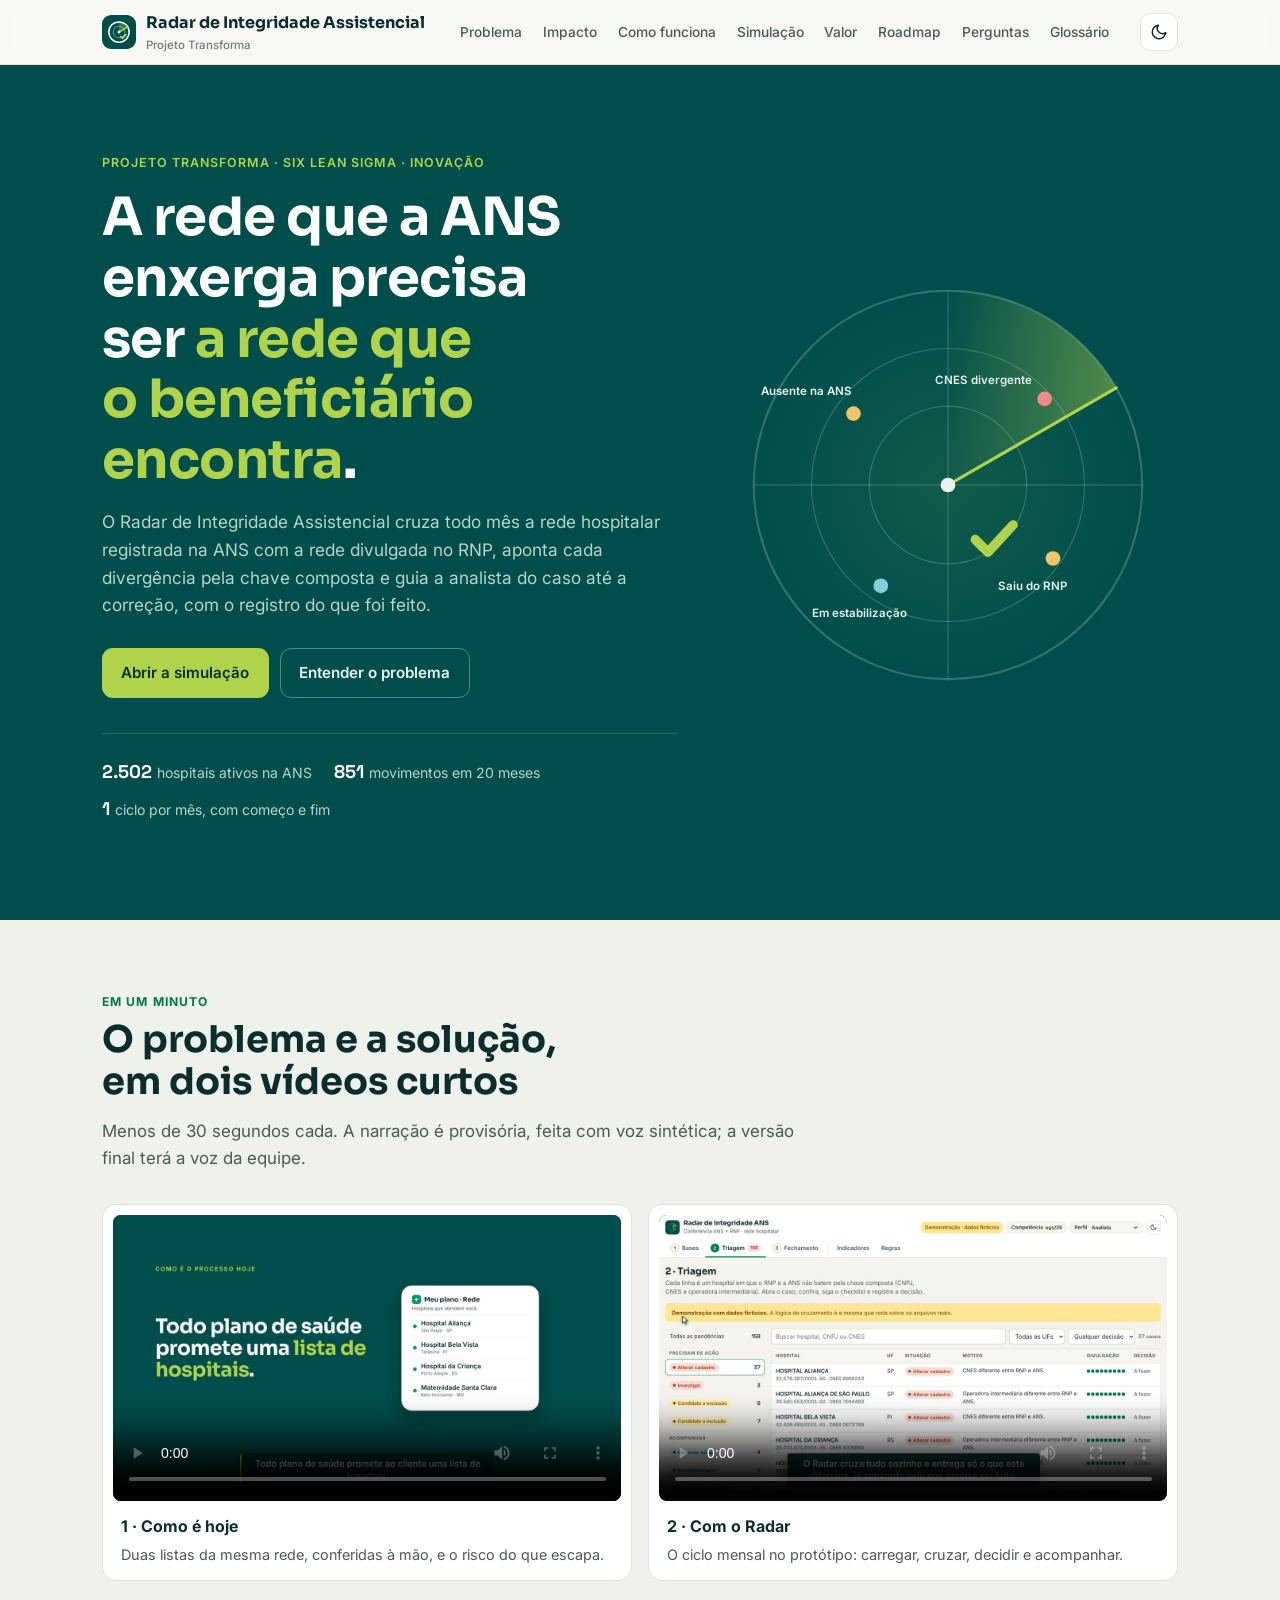
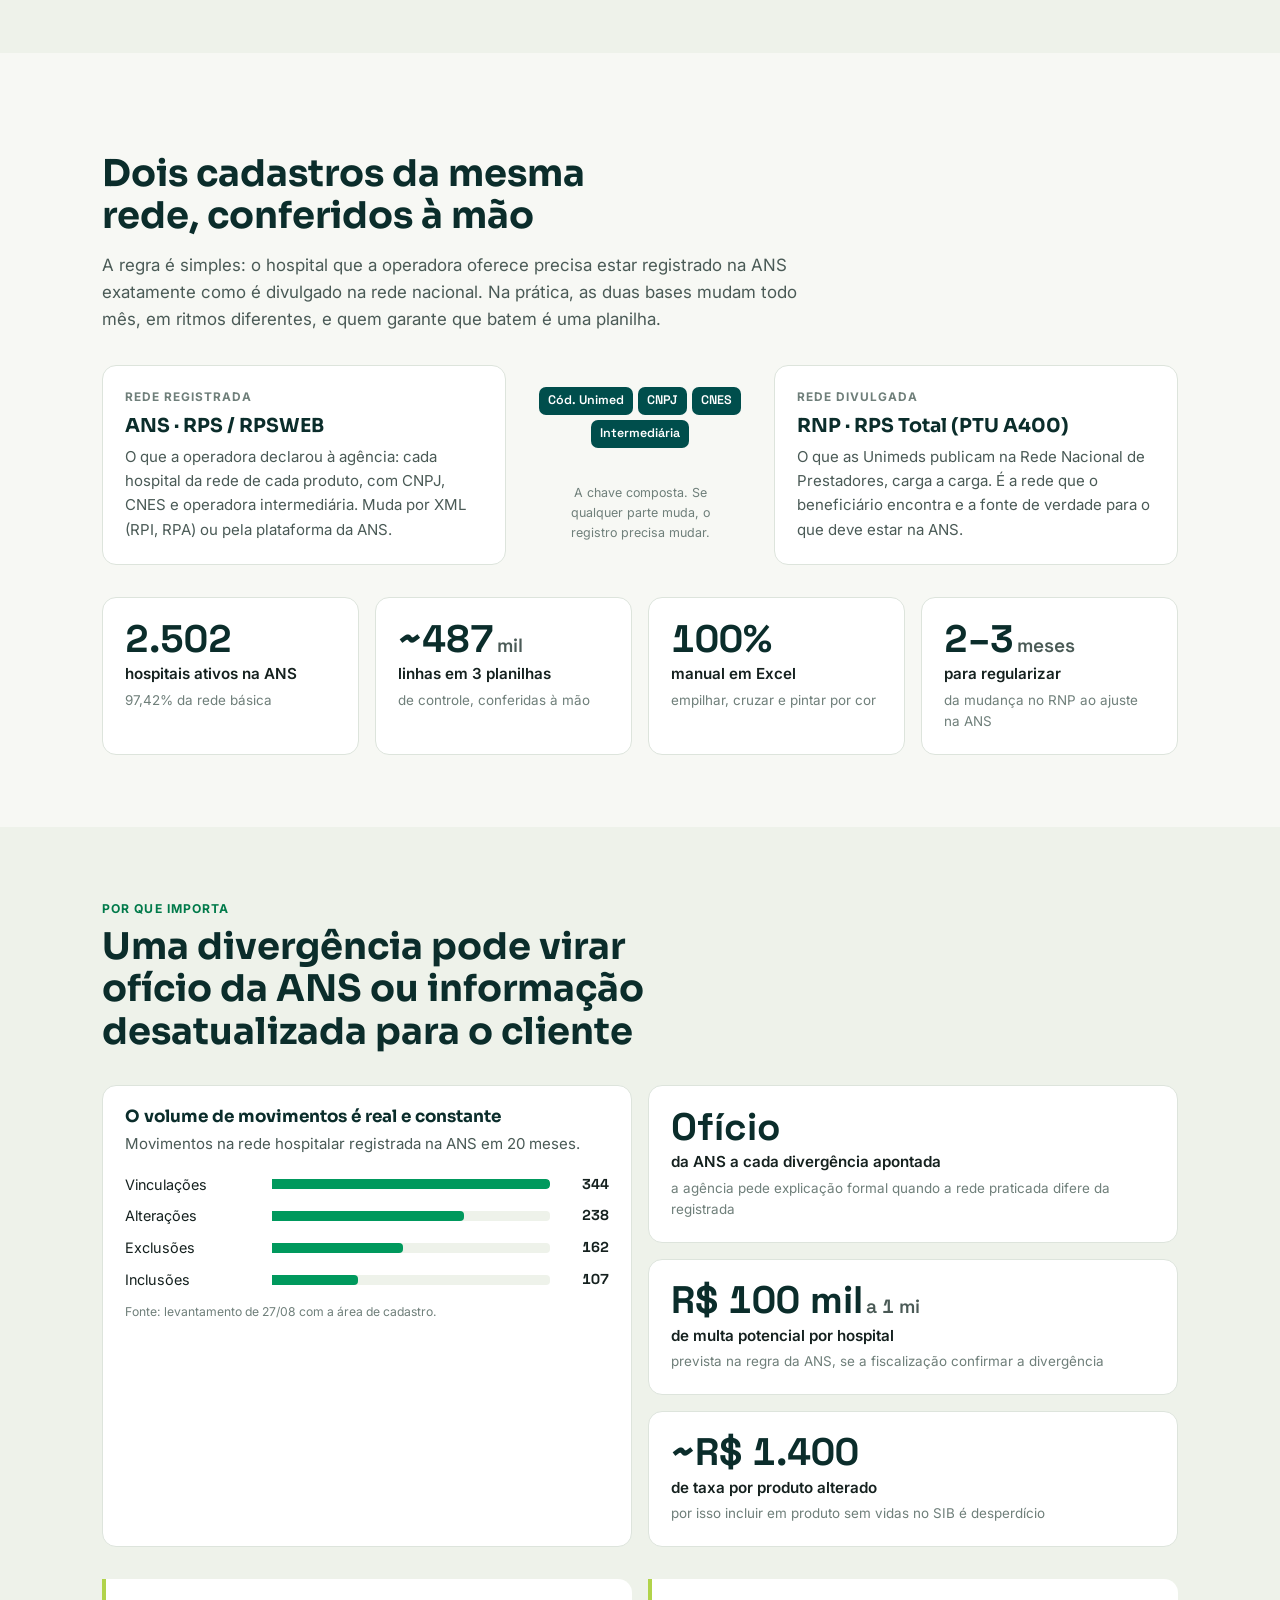
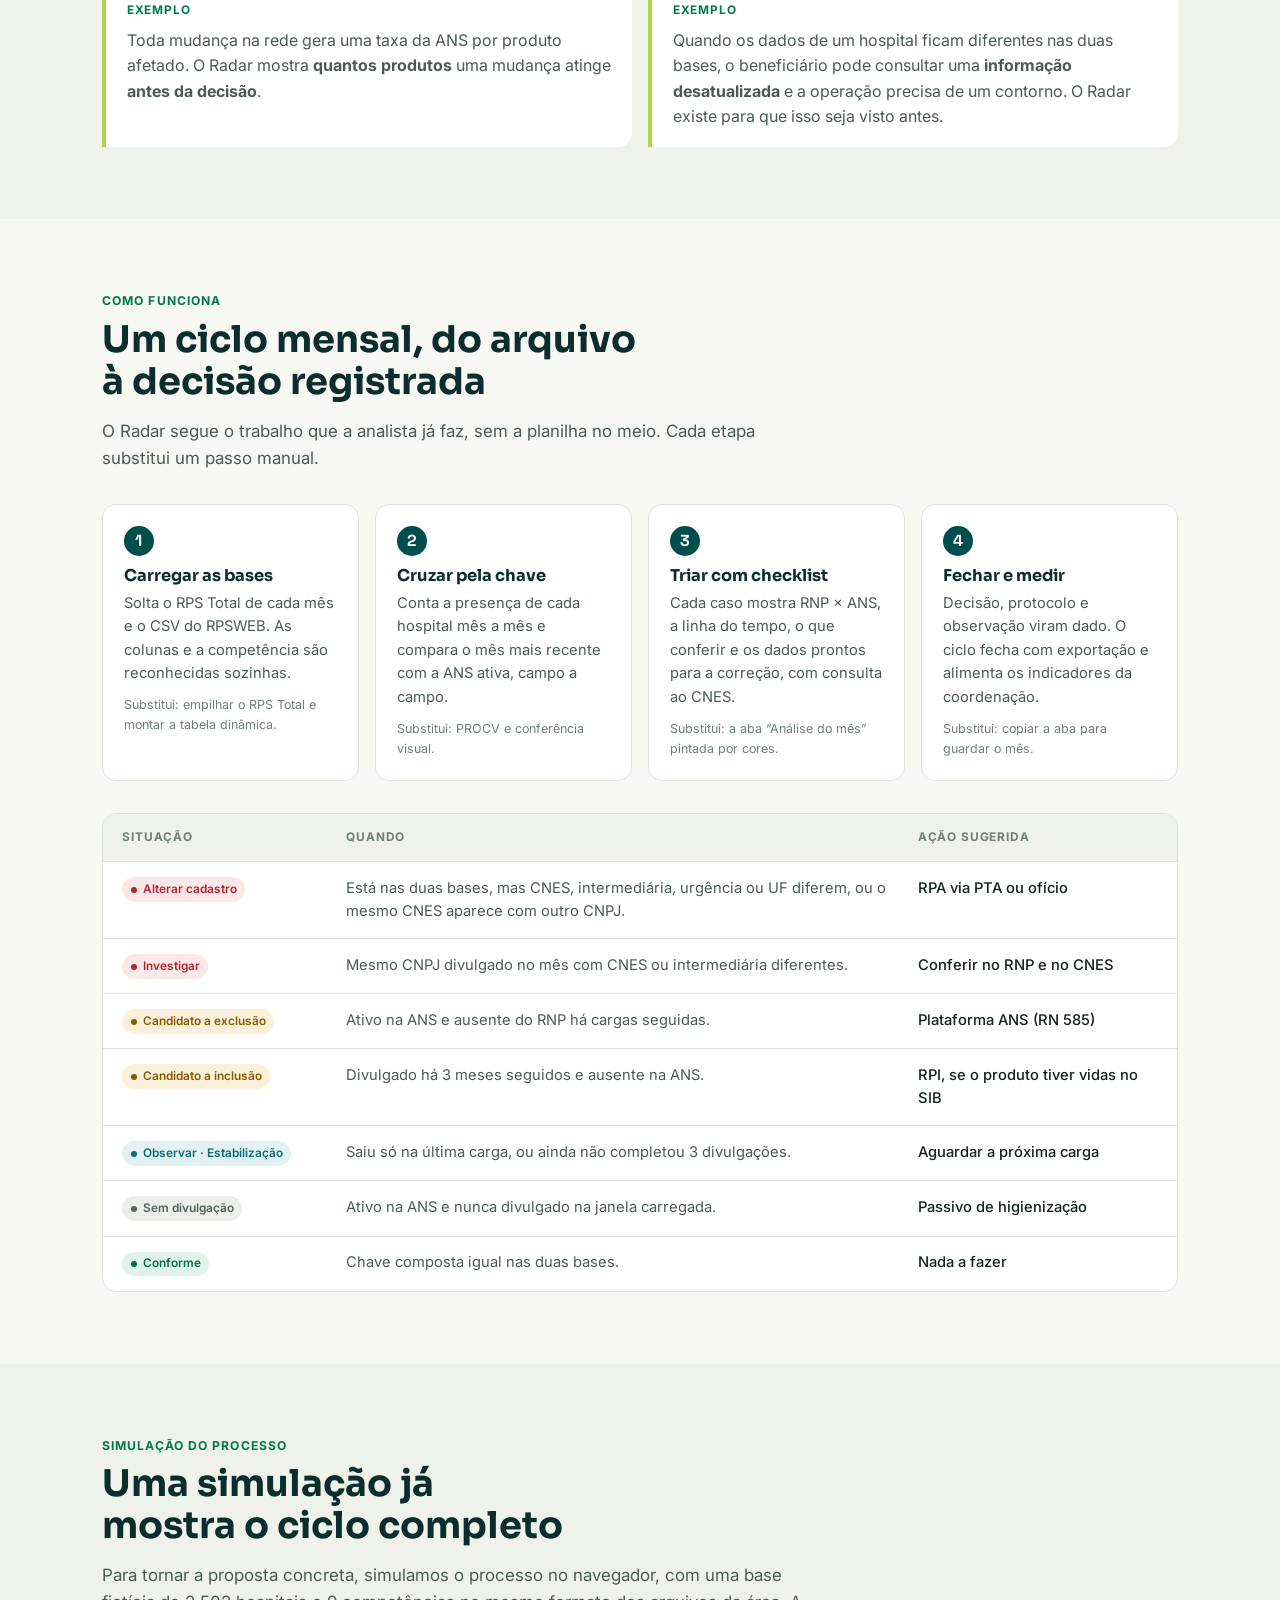
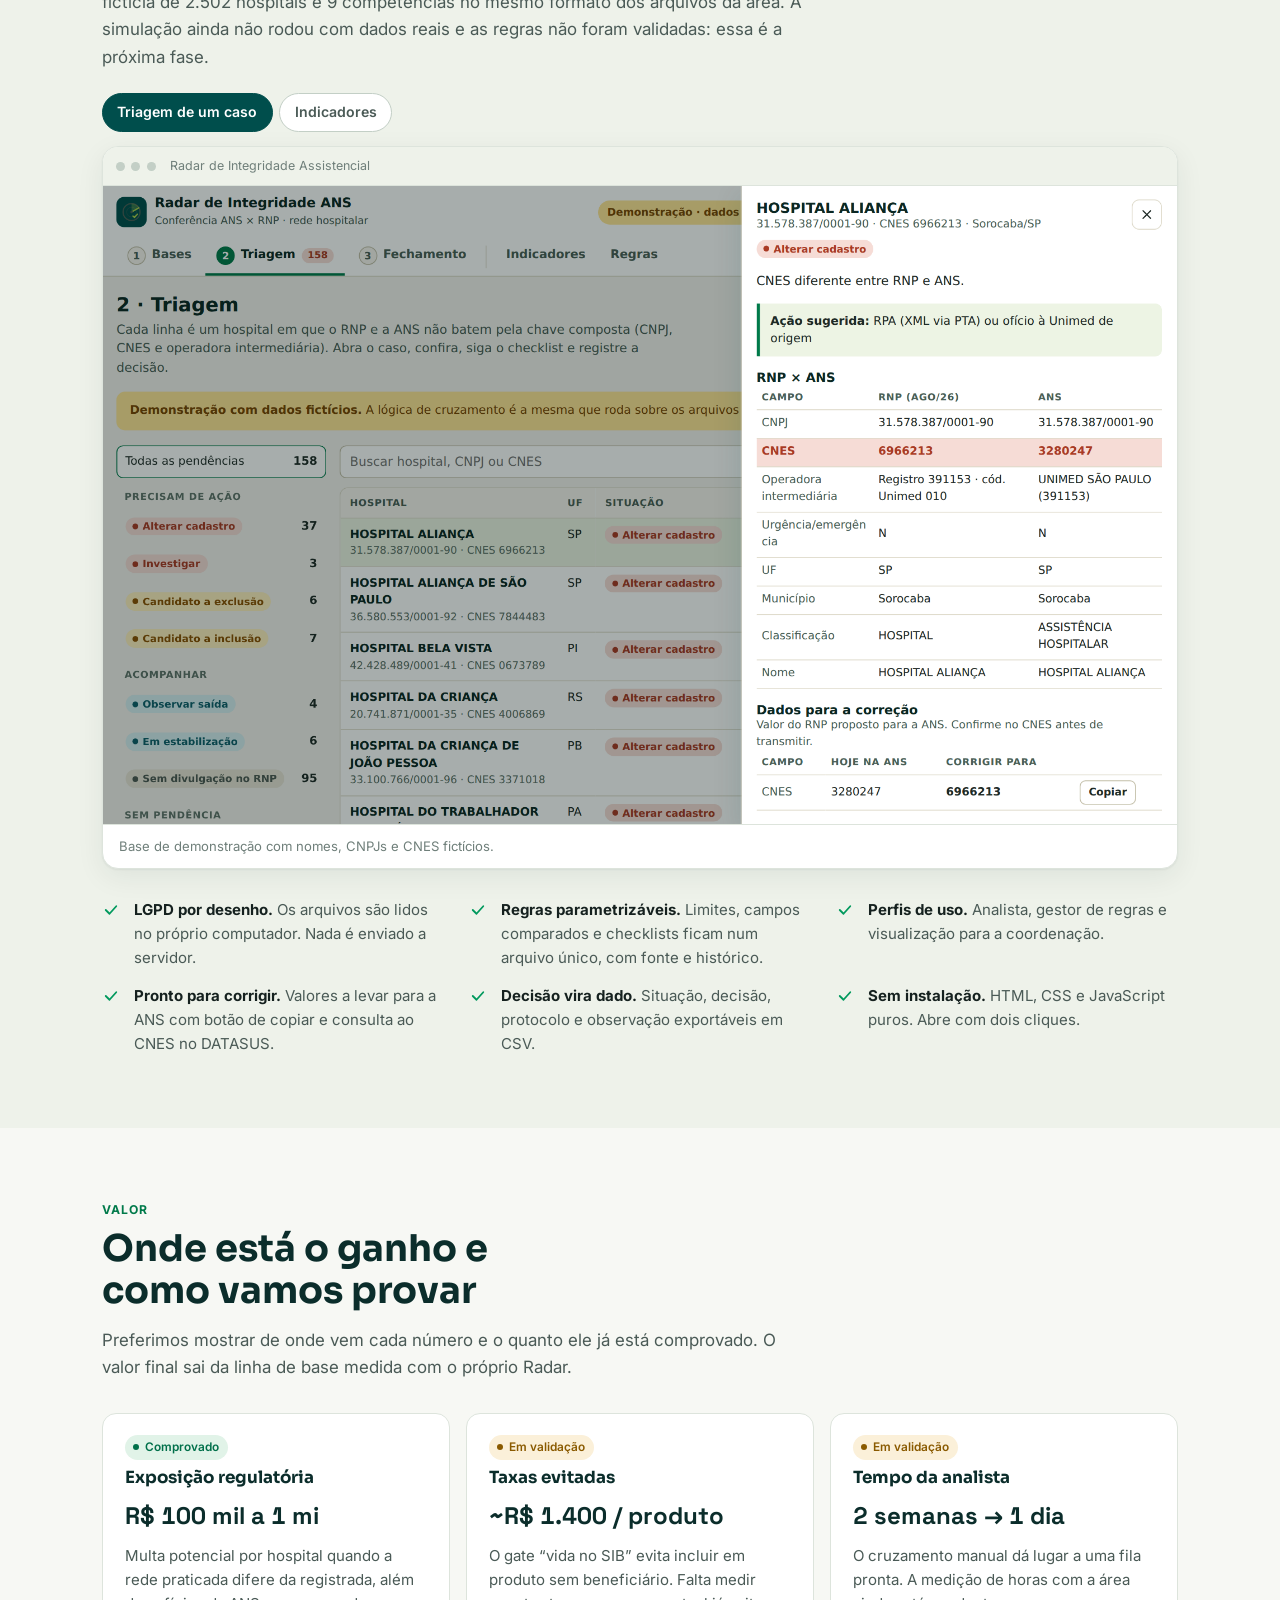
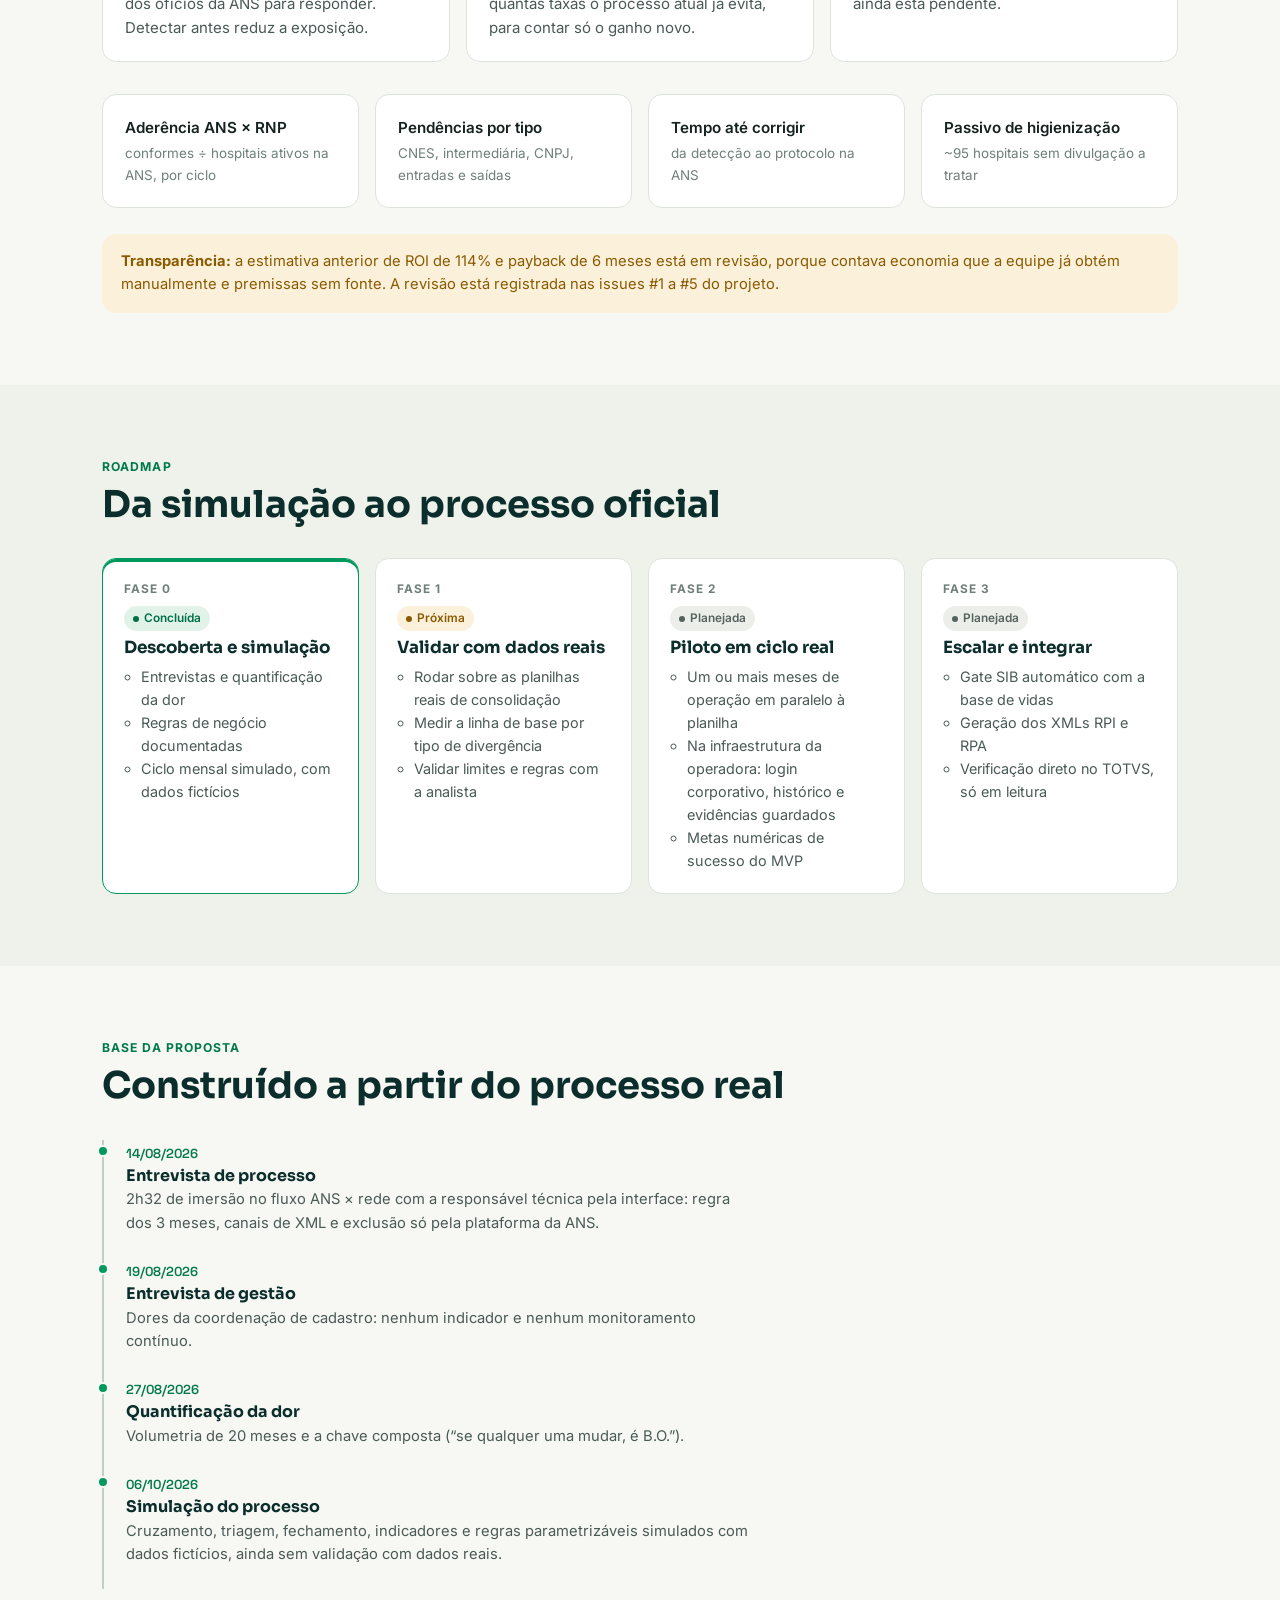
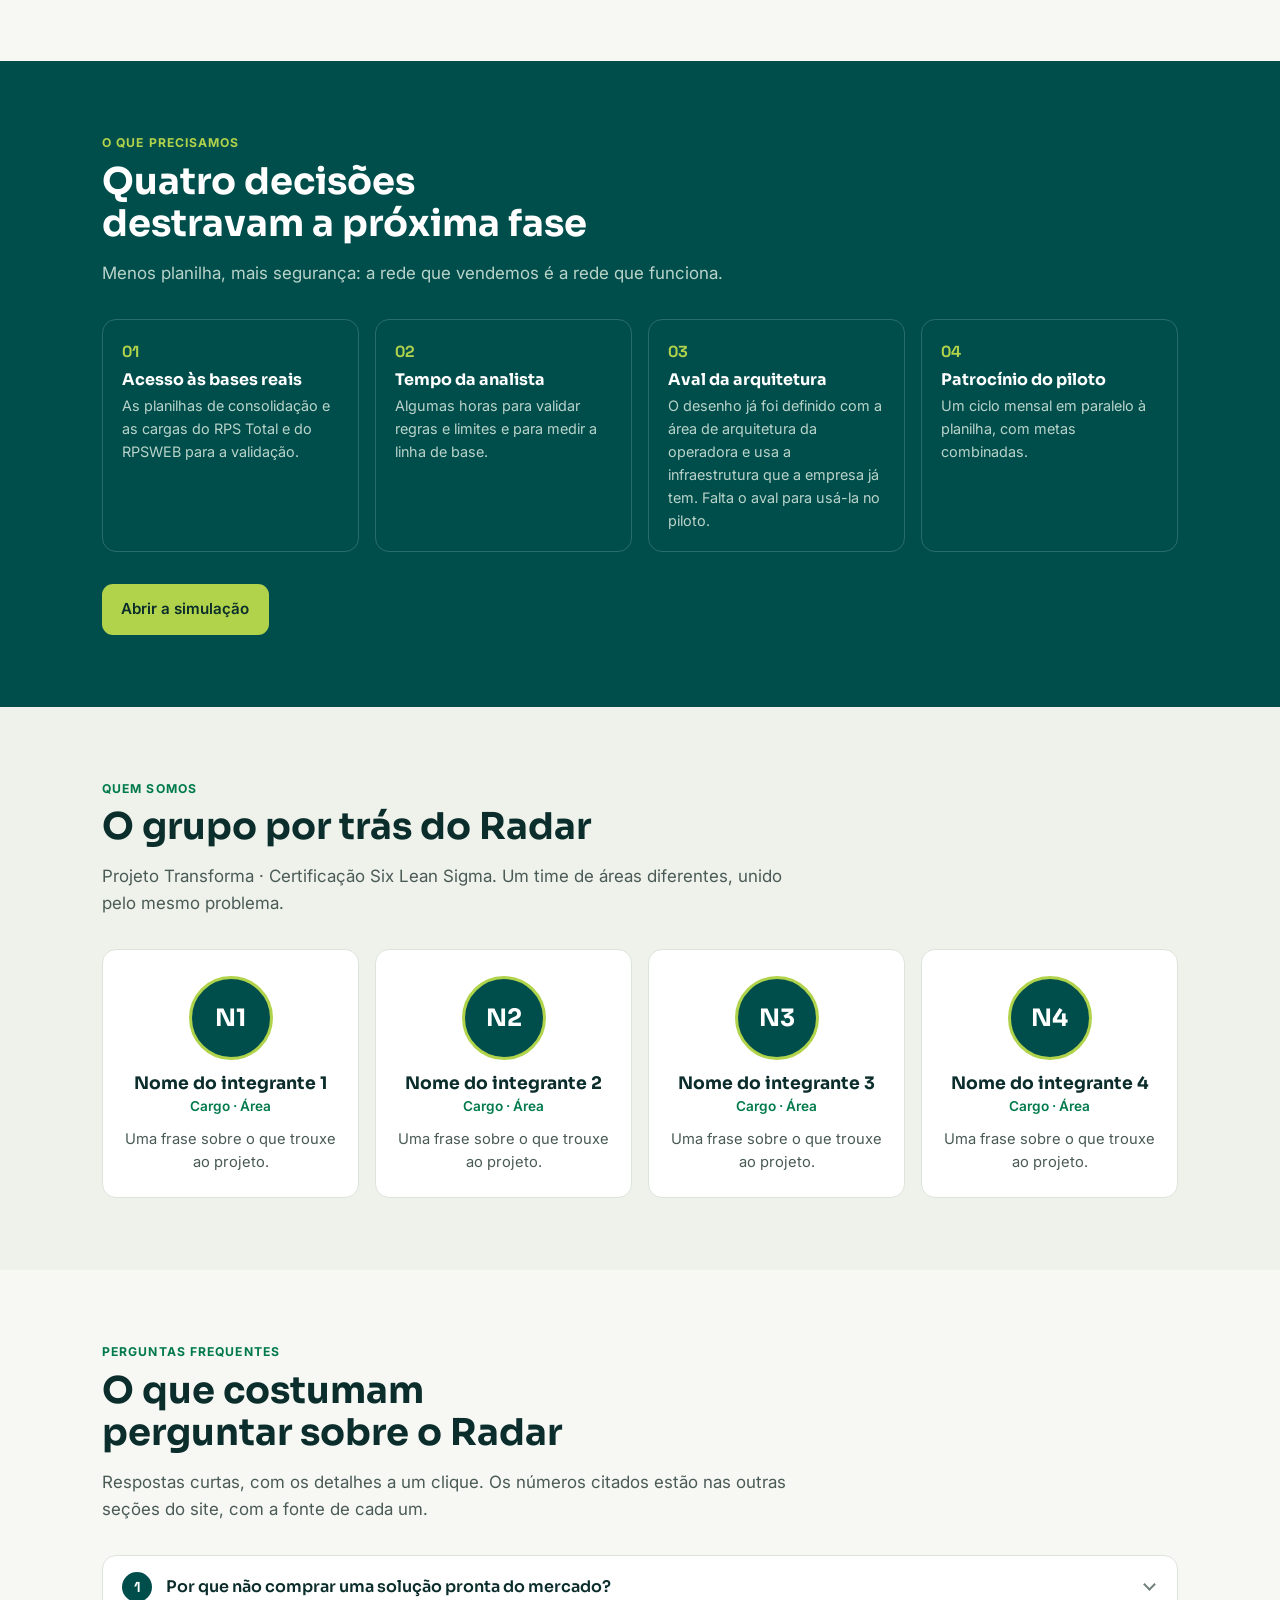
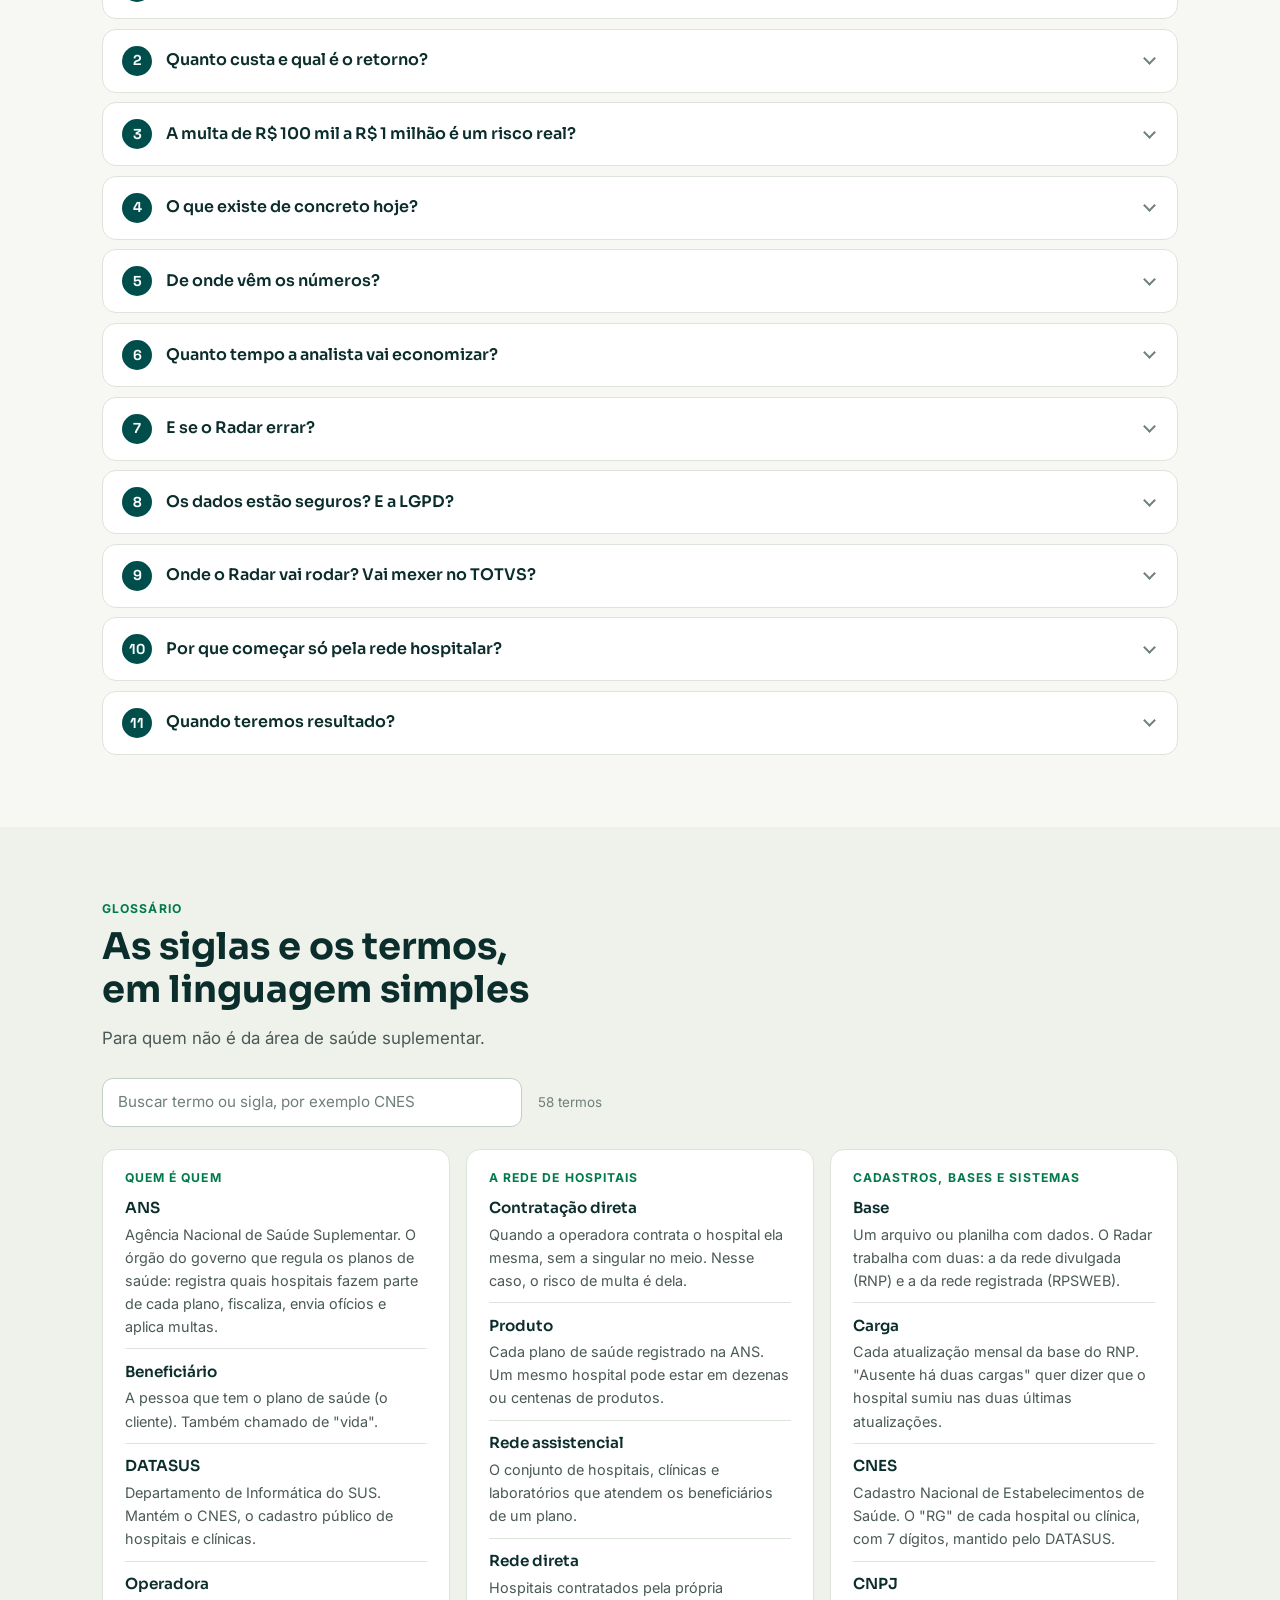
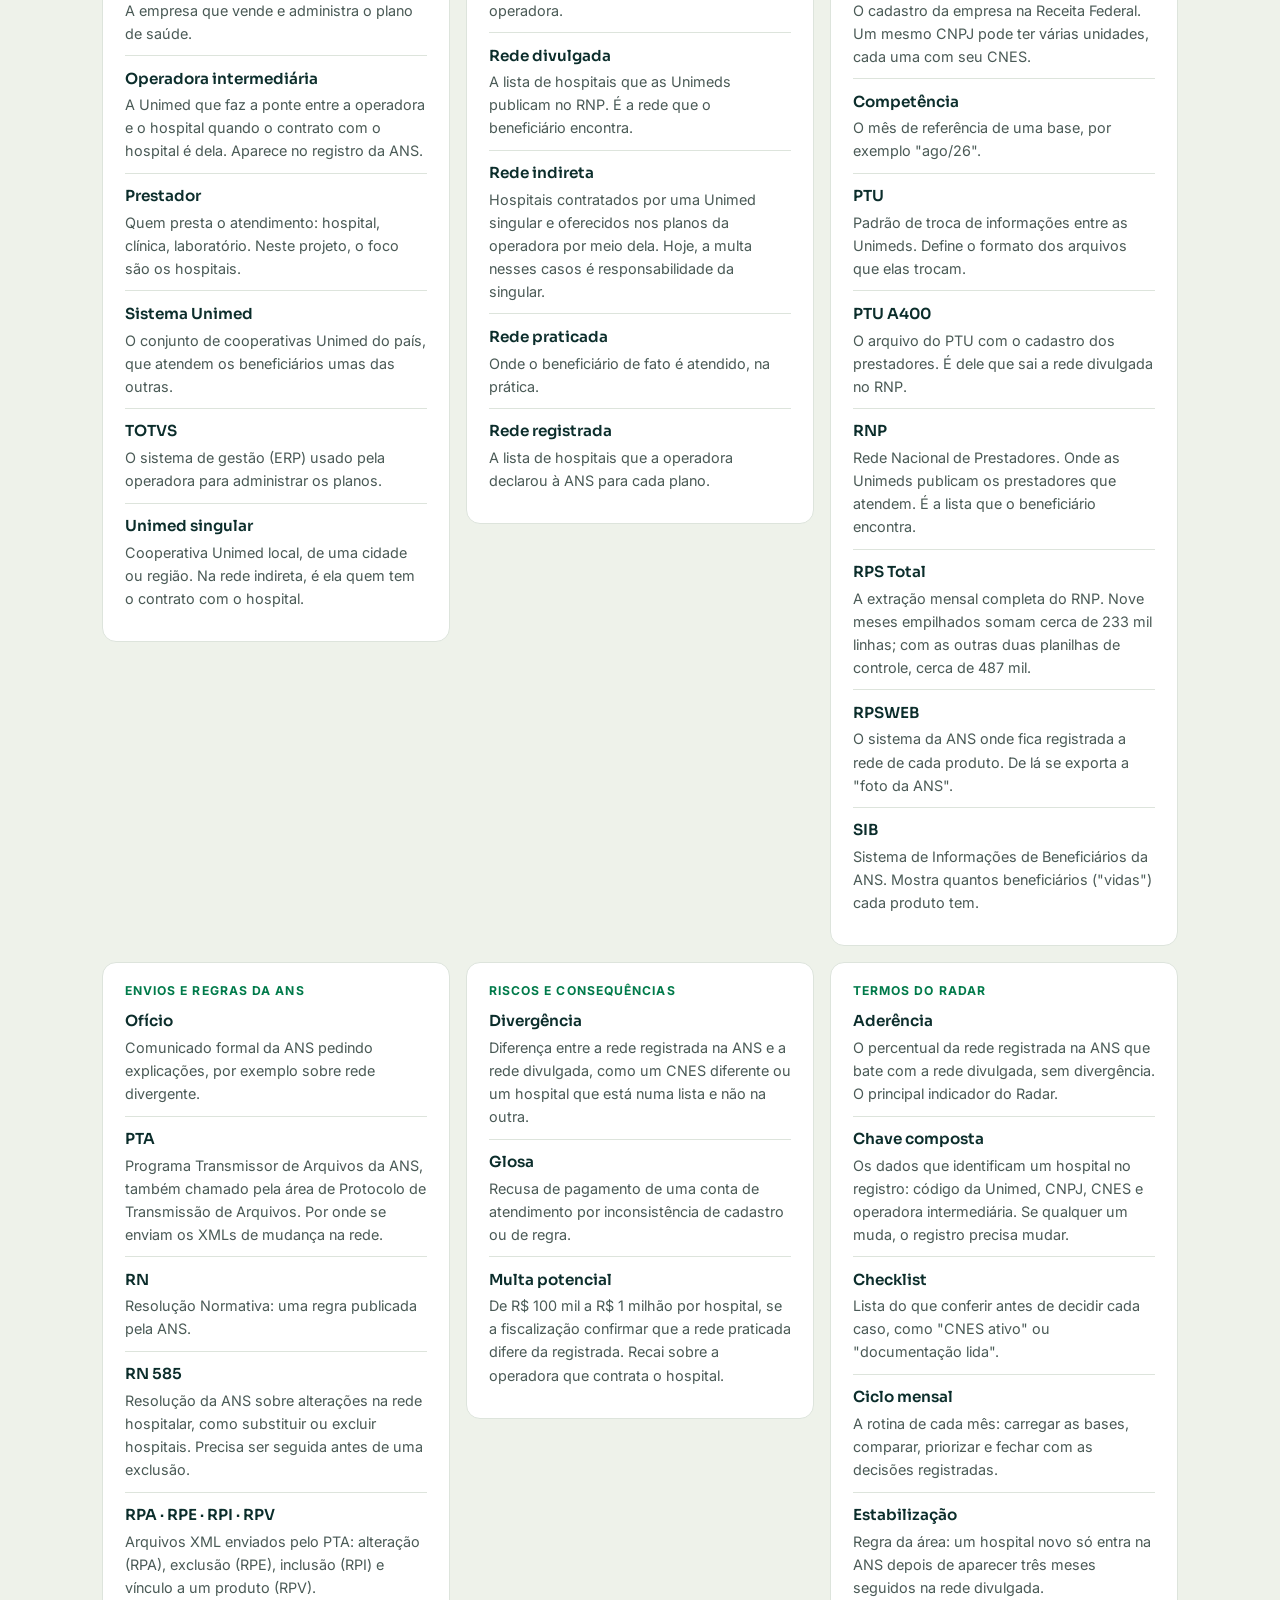
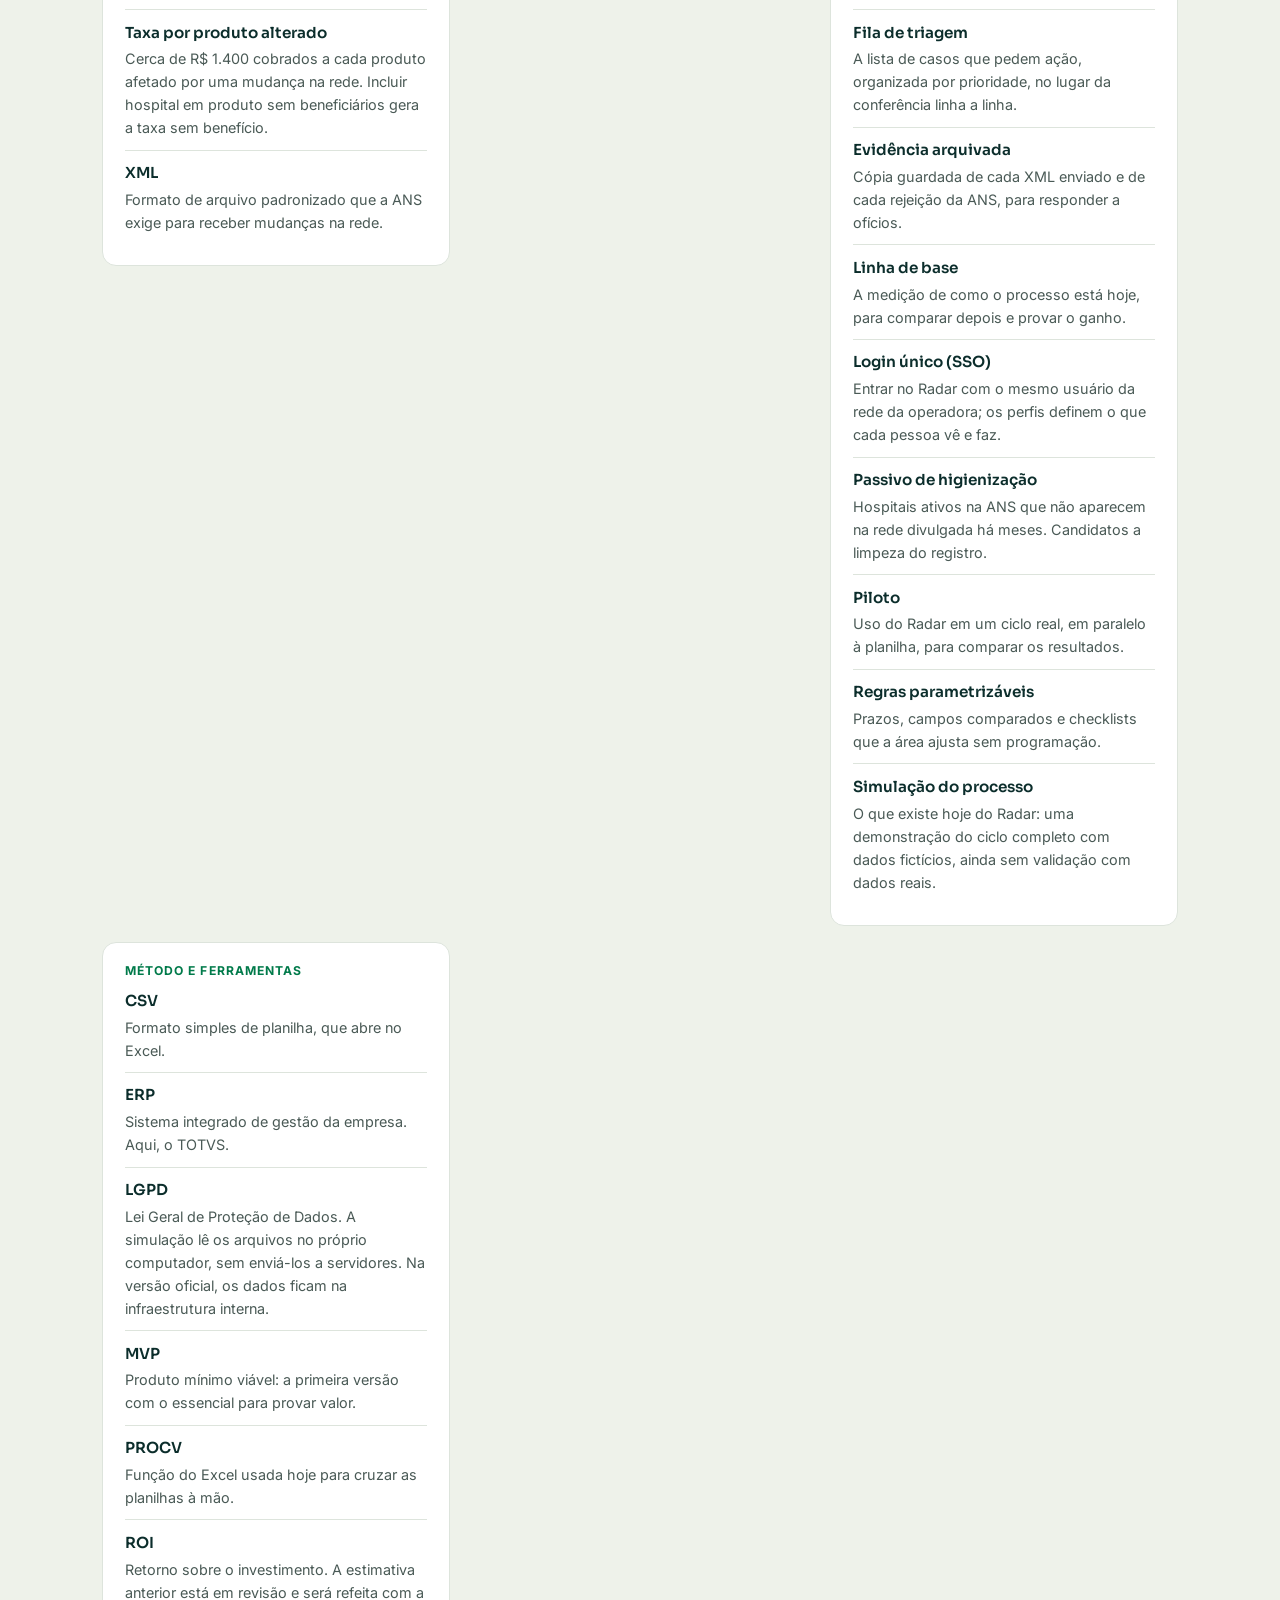
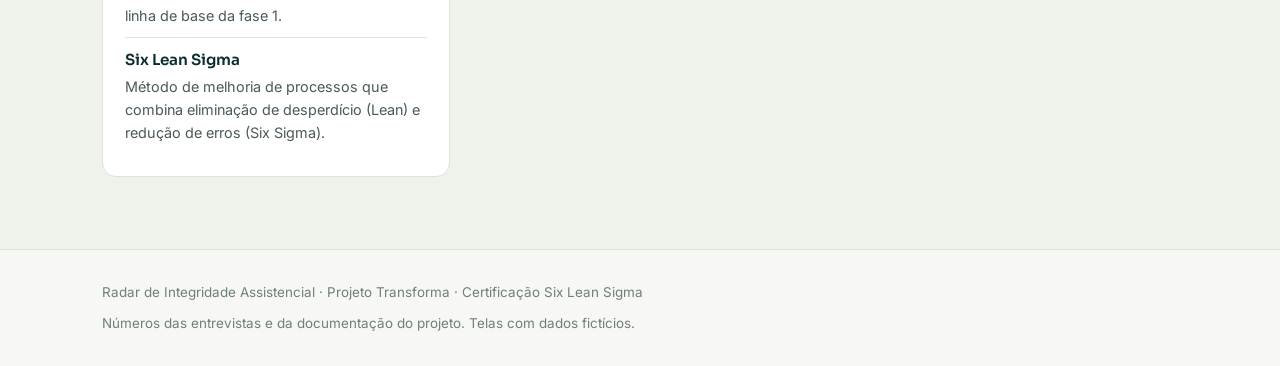
==== commit 14acf780: "Arquitetura definida: aval da arquitetura, roadmap, FAQ e glossário Co-Authored-By: Claude Opus 5.5 " ====
--- a/index.html
+++ b/index.html
@@ -319,8 +319,8 @@
       <ol class="road">
         <li class="done reveal"><span class="ph">Fase 0</span><span class="tag t-ok">Concluída</span><h3>Descoberta e simulação</h3><ul><li>Entrevistas e quantificação da dor</li><li>Regras de negócio documentadas</li><li>Ciclo mensal simulado, com dados fictícios</li></ul></li>
         <li class="reveal"><span class="ph">Fase 1</span><span class="tag t-warn">Próxima</span><h3>Validar com dados reais</h3><ul><li>Rodar sobre as planilhas reais de consolidação</li><li>Medir a linha de base por tipo de divergência</li><li>Validar limites e regras com a analista</li></ul></li>
-        <li class="reveal"><span class="ph">Fase 2</span><span class="tag t-neutral">Planejada</span><h3>Piloto em ciclo real</h3><ul><li>Um ou mais meses de operação em paralelo à planilha</li><li>Decisão de tecnologia e armazenamento comum</li><li>Metas numéricas de sucesso do MVP</li></ul></li>
-        <li class="reveal"><span class="ph">Fase 3</span><span class="tag t-neutral">Planejada</span><h3>Escalar e integrar</h3><ul><li>Gate SIB automático com a base de vidas</li><li>Geração dos XMLs RPI e RPA</li><li>Acesso com login e histórico compartilhado</li></ul></li>
+        <li class="reveal"><span class="ph">Fase 2</span><span class="tag t-neutral">Planejada</span><h3>Piloto em ciclo real</h3><ul><li>Um ou mais meses de operação em paralelo à planilha</li><li>Na infraestrutura da operadora: login corporativo, histórico e evidências guardados</li><li>Metas numéricas de sucesso do MVP</li></ul></li>
+        <li class="reveal"><span class="ph">Fase 3</span><span class="tag t-neutral">Planejada</span><h3>Escalar e integrar</h3><ul><li>Gate SIB automático com a base de vidas</li><li>Geração dos XMLs RPI e RPA</li><li>Verificação direto no TOTVS, só em leitura</li></ul></li>
       </ol>
     </div>
   </section>
@@ -348,7 +348,7 @@
       <ol class="asks">
         <li><h3>Acesso às bases reais</h3><p>As planilhas de consolidação e as cargas do RPS Total e do RPSWEB para a validação.</p></li>
         <li><h3>Tempo da analista</h3><p>Algumas horas para validar regras e limites e para medir a linha de base.</p></li>
-        <li><h3>Decisão de tecnologia</h3><p>Onde o Radar vai rodar e guardar o histórico compartilhado.</p></li>
+        <li><h3>Aval da arquitetura</h3><p>O desenho já foi definido com a área de arquitetura da operadora e usa a infraestrutura que a empresa já tem. Falta o aval para usá-la no piloto.</p></li>
         <li><h3>Patrocínio do piloto</h3><p>Um ciclo mensal em paralelo à planilha, com metas combinadas.</p></li>
       </ol>
       <div class="cta" style="margin-top:2rem"><a class="btn btn-lime" href="dashboard/">Abrir a simulação</a></div>
@@ -483,8 +483,14 @@
           <div class="a">
             <p class="short">Na simulação, os arquivos são lidos no próprio computador e não são enviados a nenhum servidor. Os dados são de prestadores (CNPJ, CNES, nome do hospital), não de beneficiários.</p>
             <ul>
-              <li>Controle de acesso com login e perfis depende da decisão de tecnologia, que é um dos pedidos.</li>
-            </ul>
+              <li>Na versão oficial, o acesso é pelo login corporativo da operadora, com perfis, e os dados ficam na infraestrutura interna. Os XMLs enviados e as evidências ficam guardados para responder à ANS.</li>
+            </ul>
+          </div>
+        </details>
+        <details>
+          <summary>Onde o Radar vai rodar? Vai mexer no TOTVS?</summary>
+          <div class="a">
+            <p class="short">Já desenhamos com a área de arquitetura da operadora: uma aplicação interna, com o login corporativo, sobre infraestrutura que a empresa já tem. O TOTVS só entra na fase final, para conferir a rede direto no sistema, apenas em leitura.</p>
           </div>
         </details>
         <details>
@@ -593,7 +599,9 @@
             <div><dt>Ciclo mensal</dt><dd>A rotina de cada mês: carregar as bases, comparar, priorizar e fechar com as decisões registradas.</dd></div>
             <div><dt>Estabilização</dt><dd>Regra da área: um hospital novo só entra na ANS depois de aparecer três meses seguidos na rede divulgada.</dd></div>
             <div><dt>Fila de triagem</dt><dd>A lista de casos que pedem ação, organizada por prioridade, no lugar da conferência linha a linha.</dd></div>
+            <div><dt>Evidência arquivada</dt><dd>Cópia guardada de cada XML enviado e de cada rejeição da ANS, para responder a ofícios.</dd></div>
             <div><dt>Linha de base</dt><dd>A medição de como o processo está hoje, para comparar depois e provar o ganho.</dd></div>
+            <div><dt>Login único (SSO)</dt><dd>Entrar no Radar com o mesmo usuário da rede da operadora; os perfis definem o que cada pessoa vê e faz.</dd></div>
             <div><dt>Passivo de higienização</dt><dd>Hospitais ativos na ANS que não aparecem na rede divulgada há meses. Candidatos a limpeza do registro.</dd></div>
             <div><dt>Piloto</dt><dd>Uso do Radar em um ciclo real, em paralelo à planilha, para comparar os resultados.</dd></div>
             <div><dt>Regras parametrizáveis</dt><dd>Prazos, campos comparados e checklists que a área ajusta sem programação.</dd></div>
@@ -605,7 +613,7 @@
           <dl>
             <div><dt>CSV</dt><dd>Formato simples de planilha, que abre no Excel.</dd></div>
             <div><dt>ERP</dt><dd>Sistema integrado de gestão da empresa. Aqui, o TOTVS.</dd></div>
-            <div><dt>LGPD</dt><dd>Lei Geral de Proteção de Dados. A simulação lê os arquivos no próprio computador, sem enviá-los a servidores.</dd></div>
+            <div><dt>LGPD</dt><dd>Lei Geral de Proteção de Dados. A simulação lê os arquivos no próprio computador, sem enviá-los a servidores. Na versão oficial, os dados ficam na infraestrutura interna.</dd></div>
             <div><dt>MVP</dt><dd>Produto mínimo viável: a primeira versão com o essencial para provar valor.</dd></div>
             <div><dt>PROCV</dt><dd>Função do Excel usada hoje para cruzar as planilhas à mão.</dd></div>
             <div><dt>ROI</dt><dd>Retorno sobre o investimento. A estimativa anterior está em revisão e será refeita com a linha de base da fase 1.</dd></div>
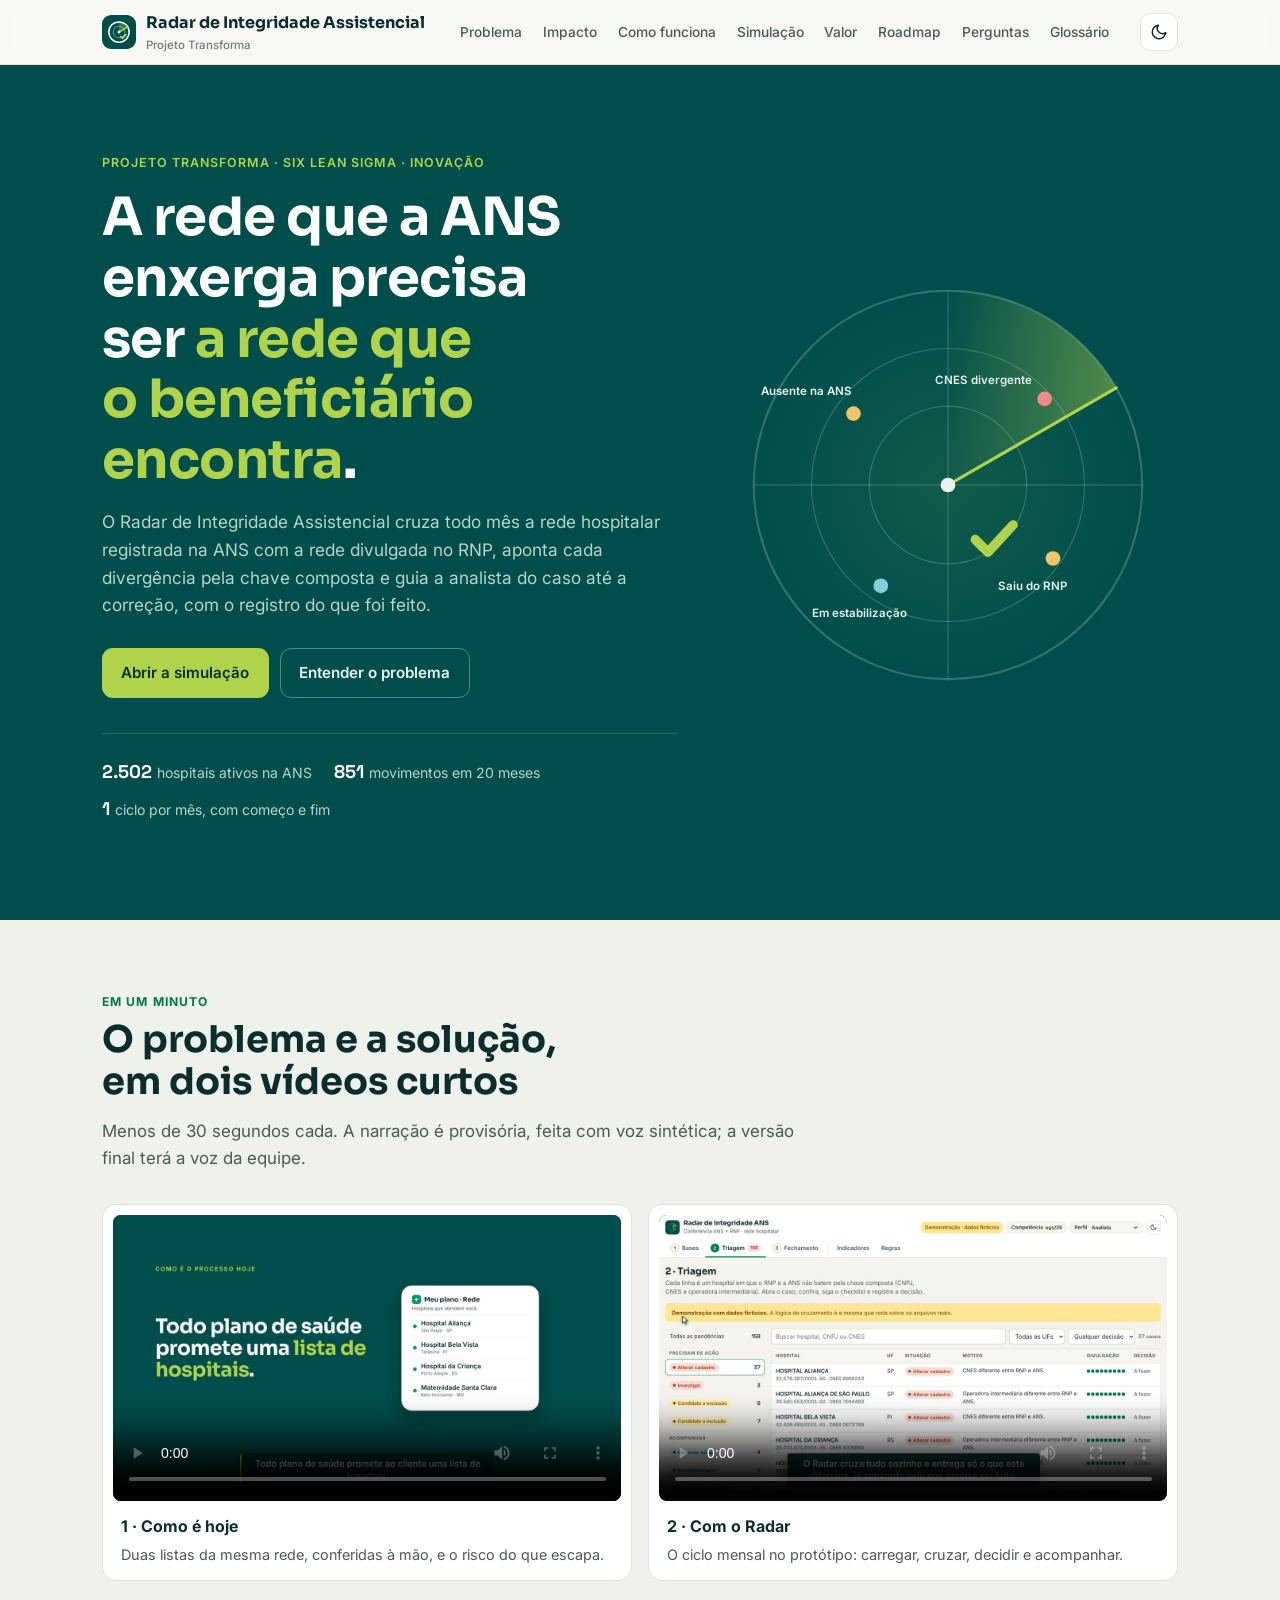
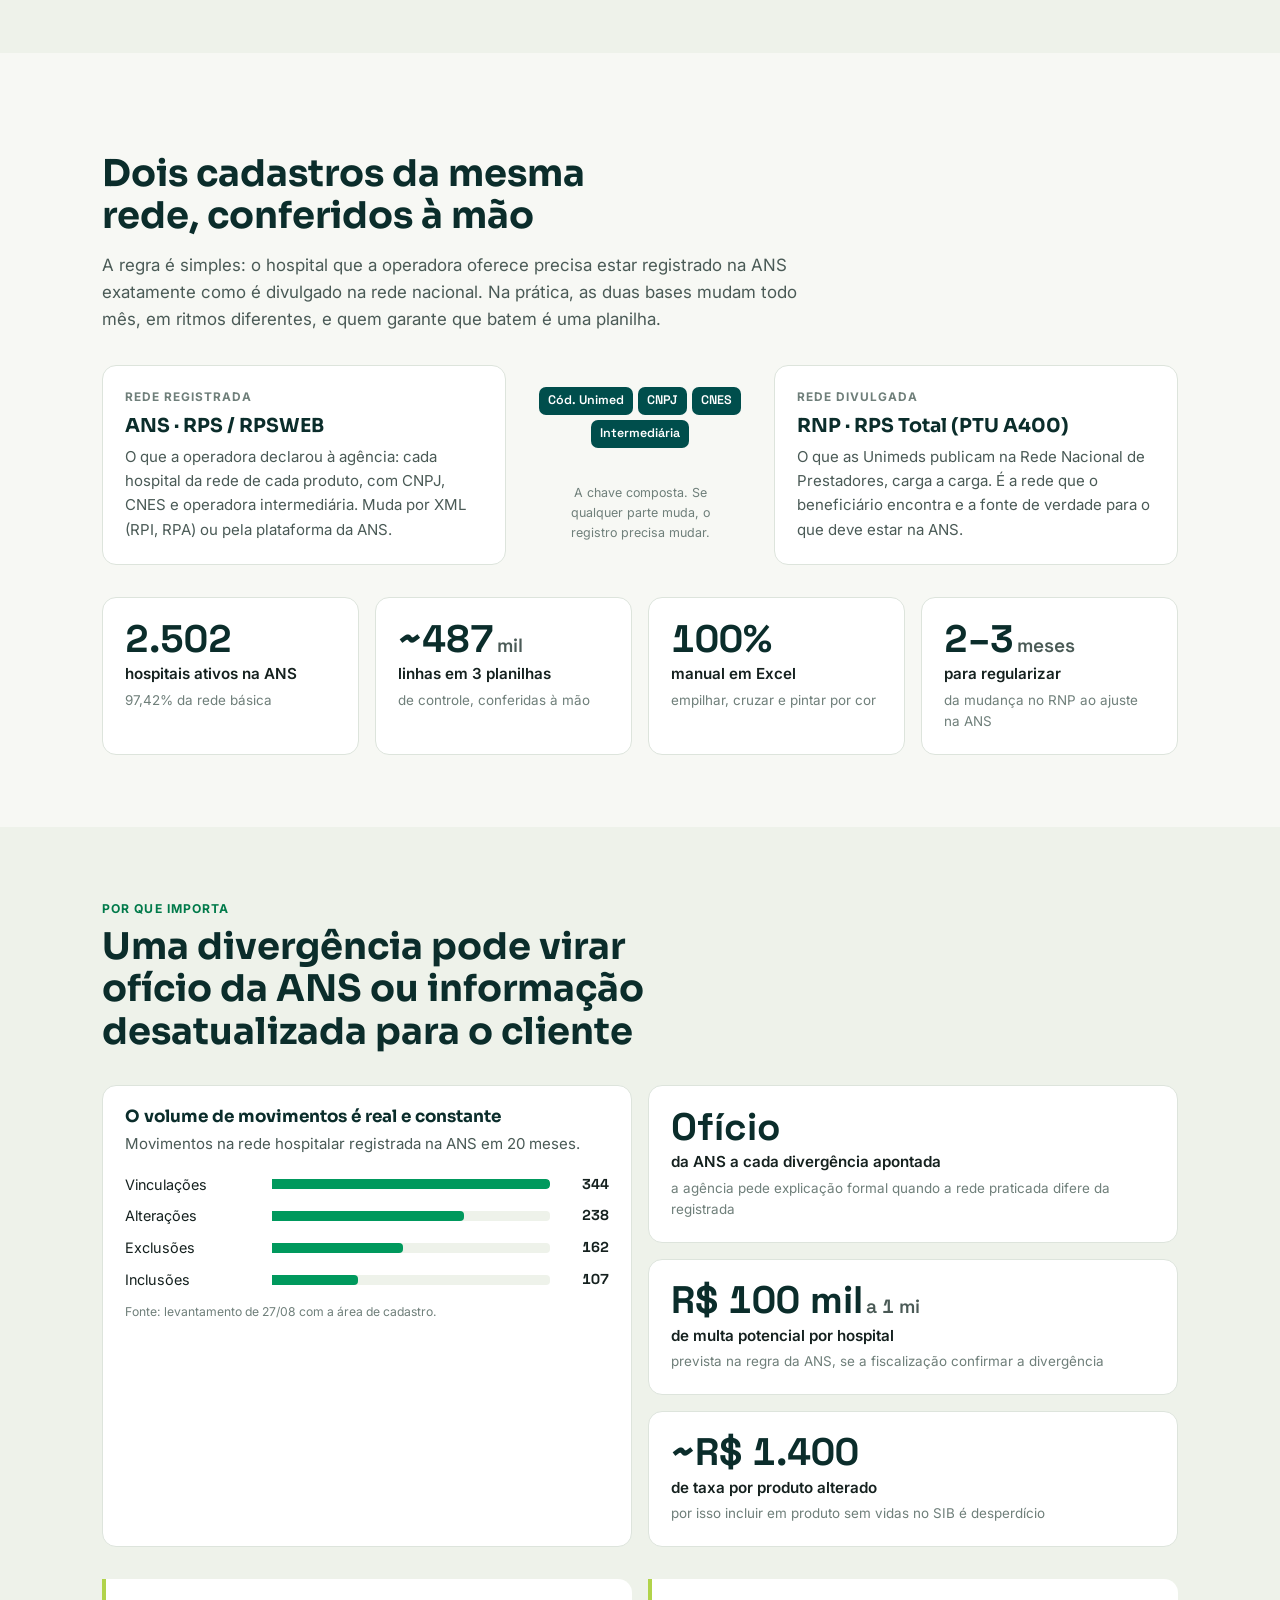
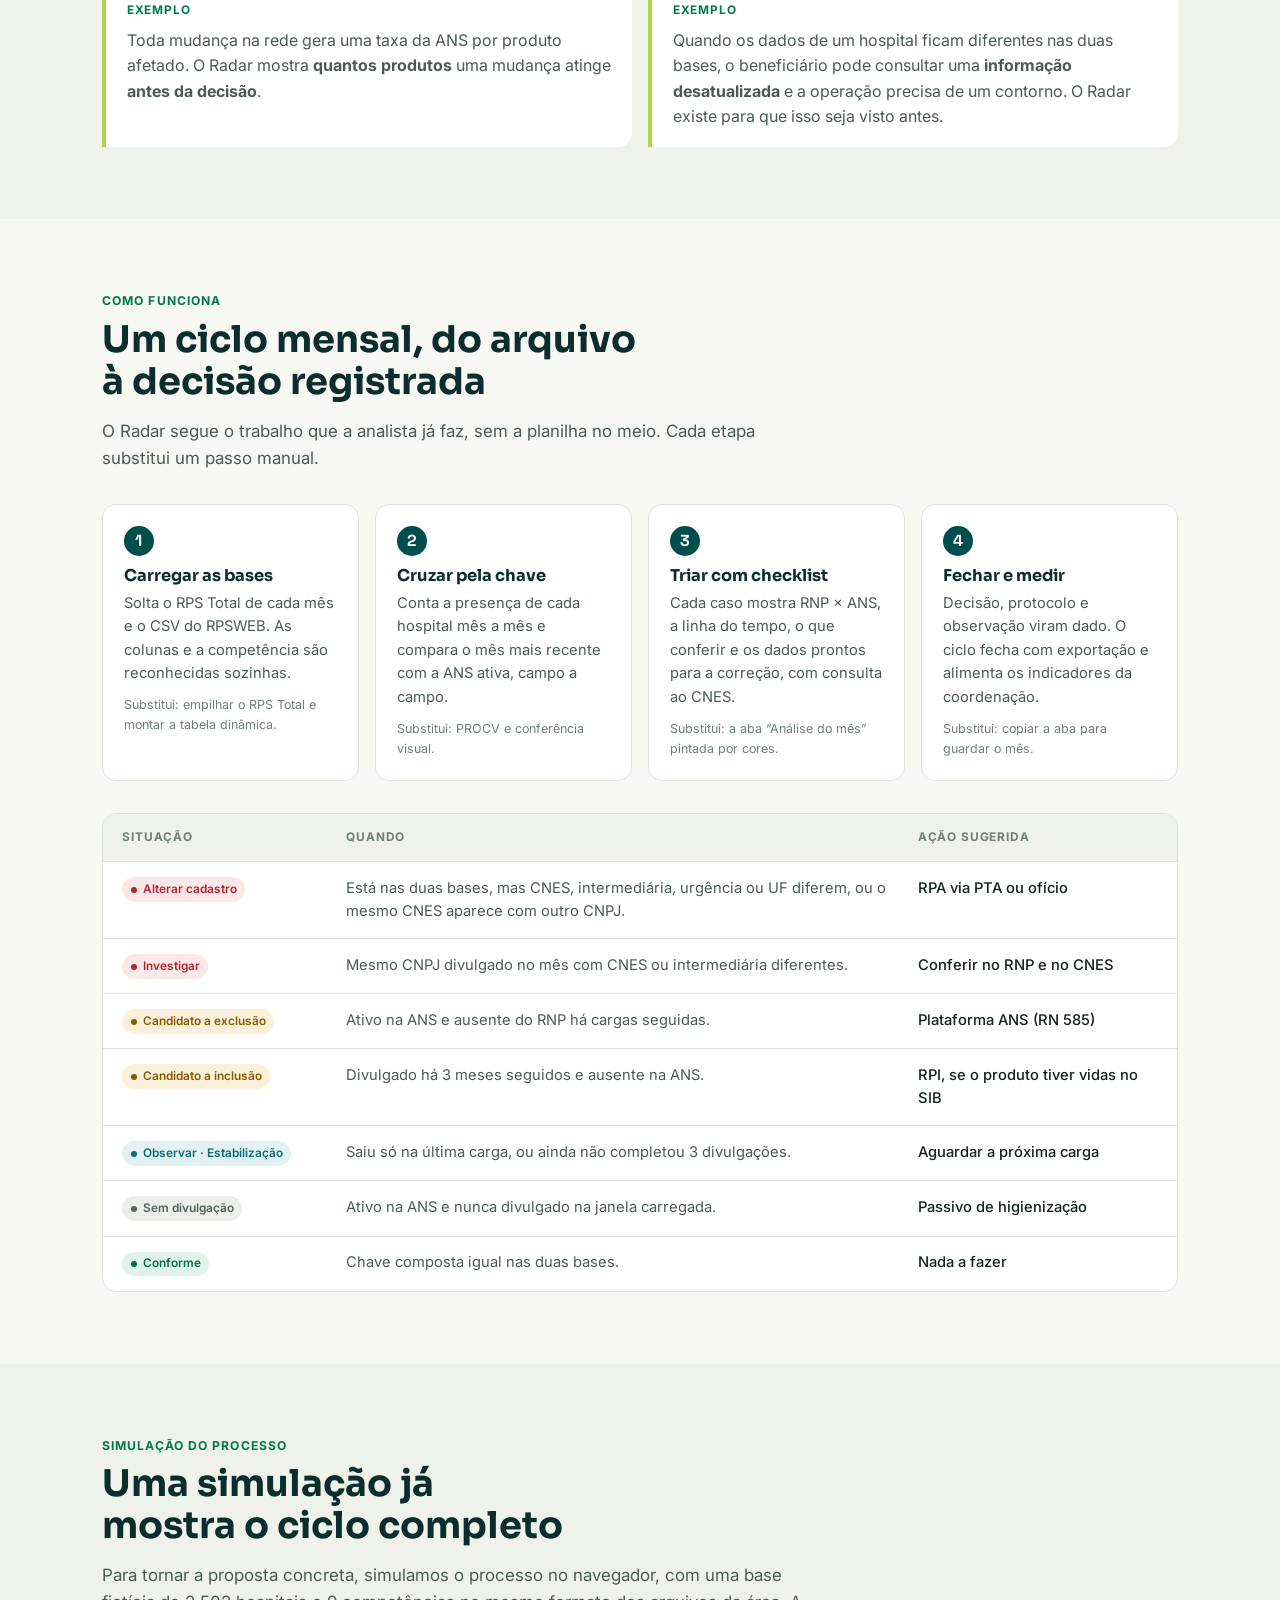
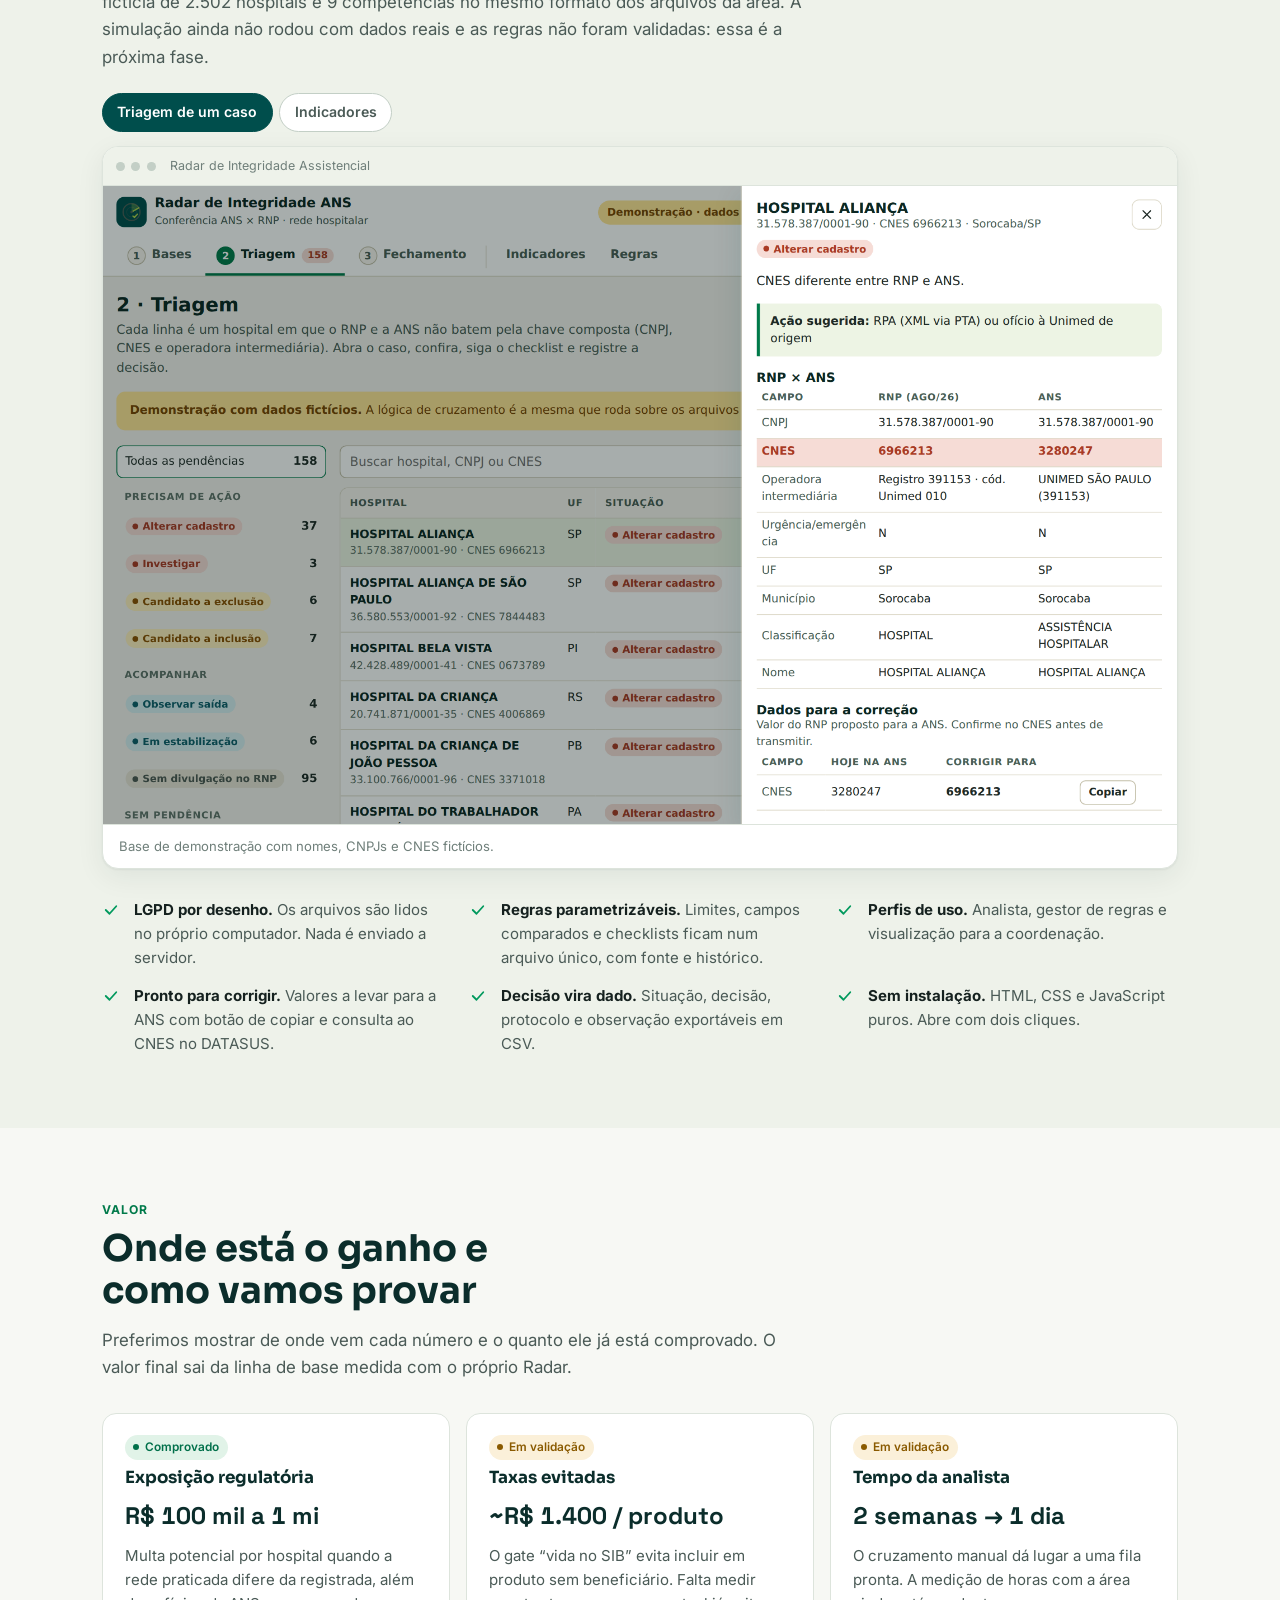
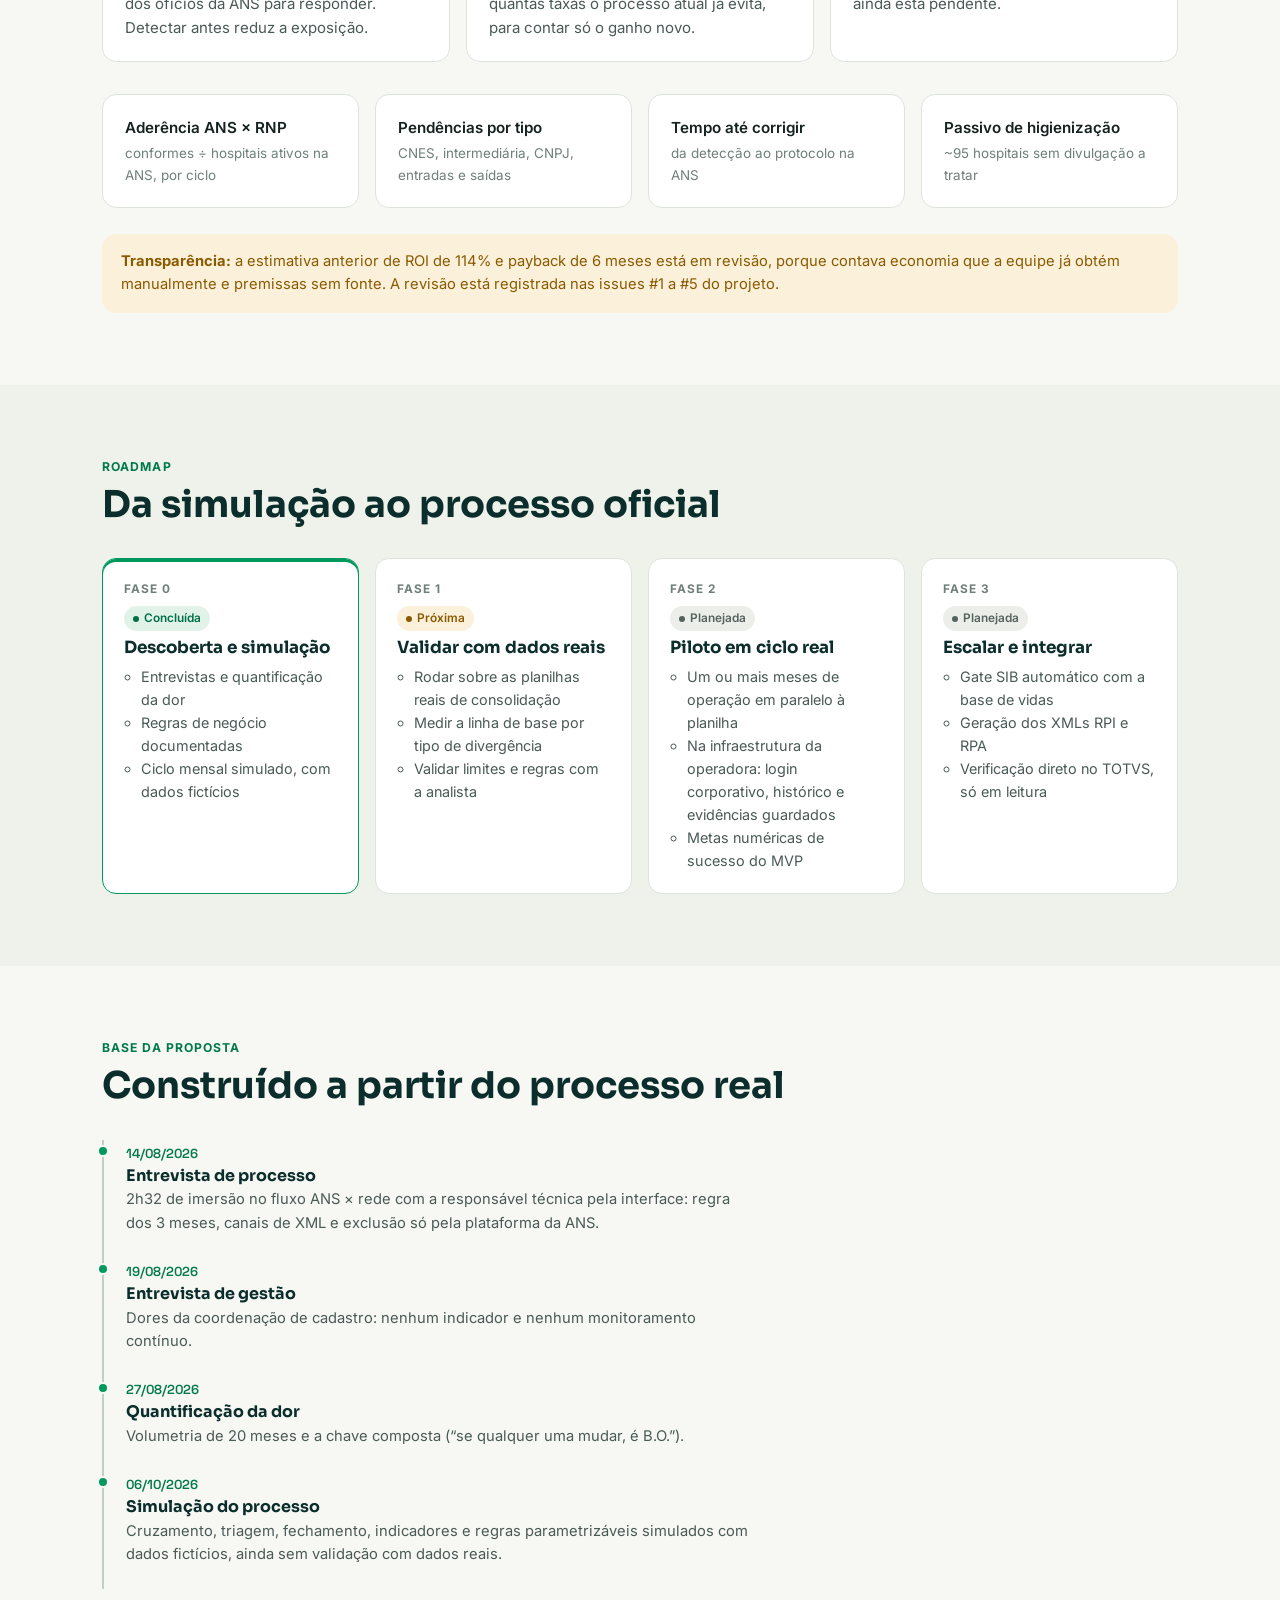
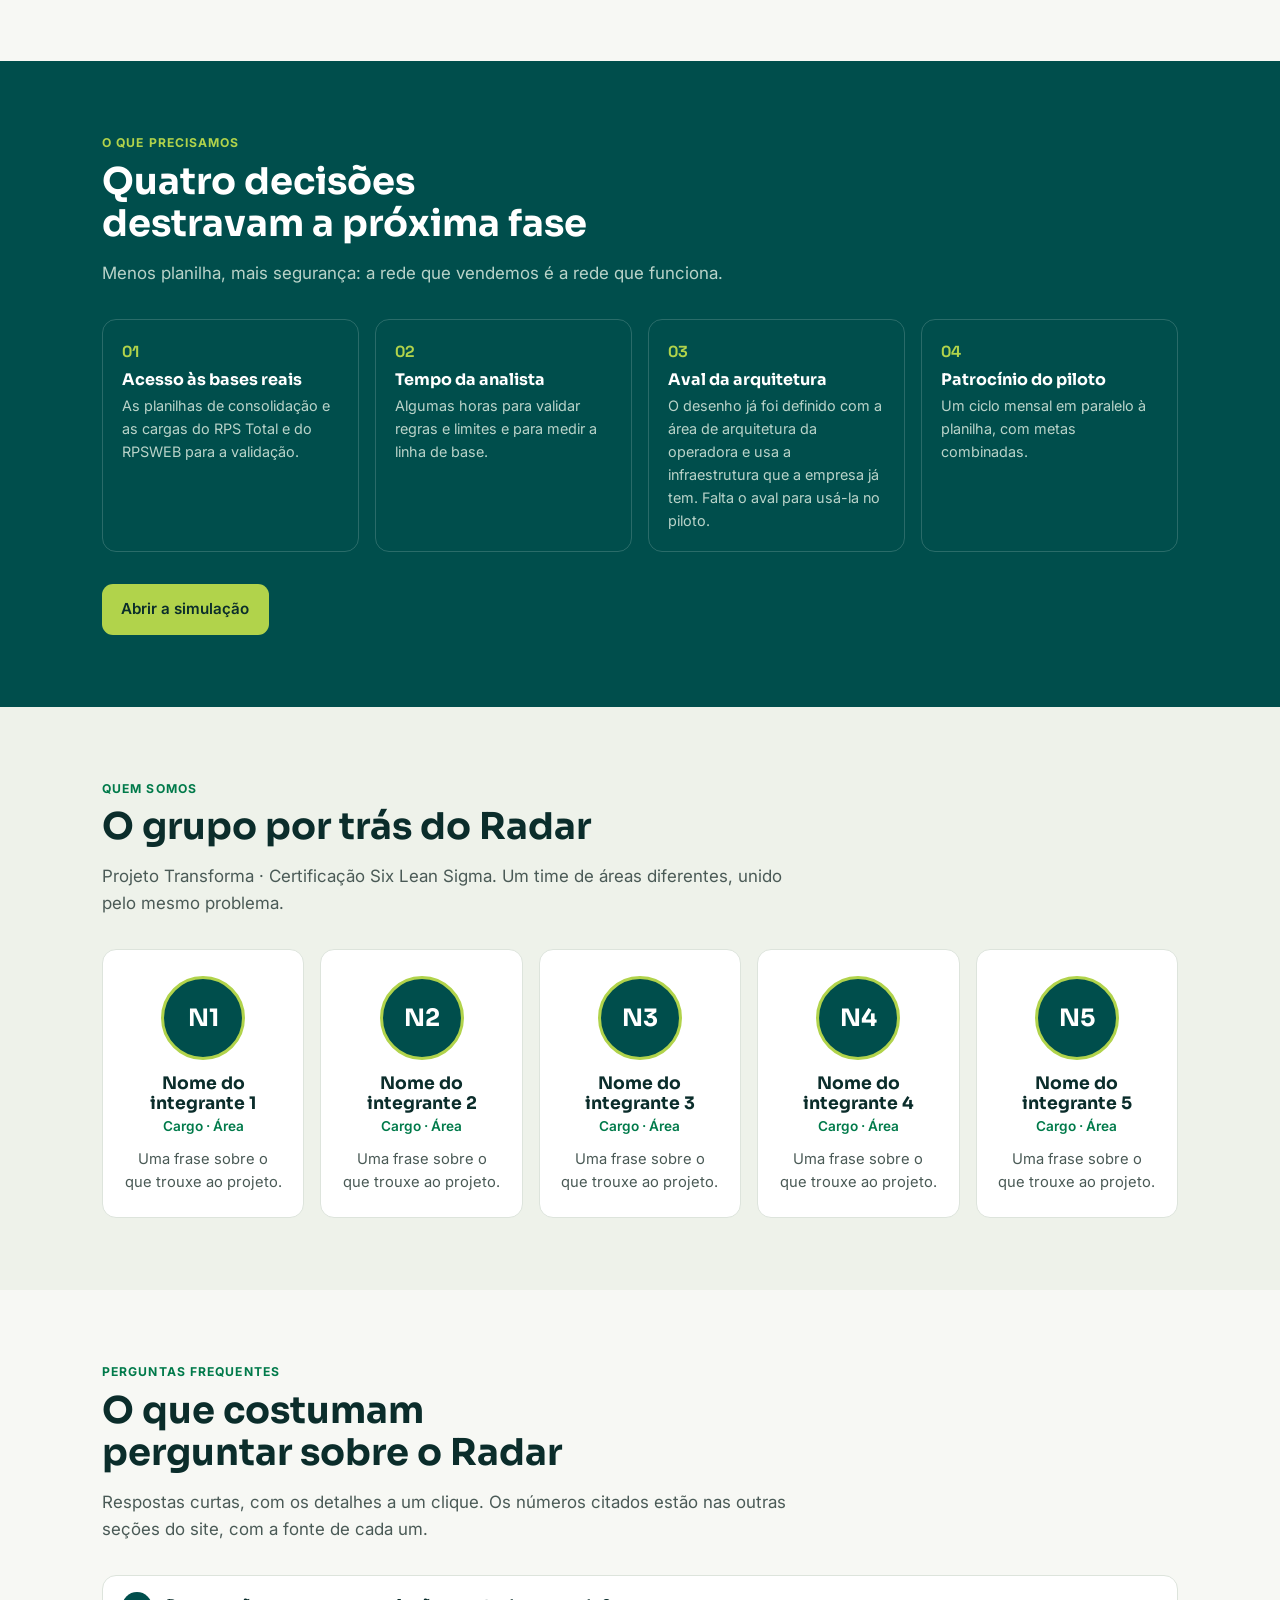
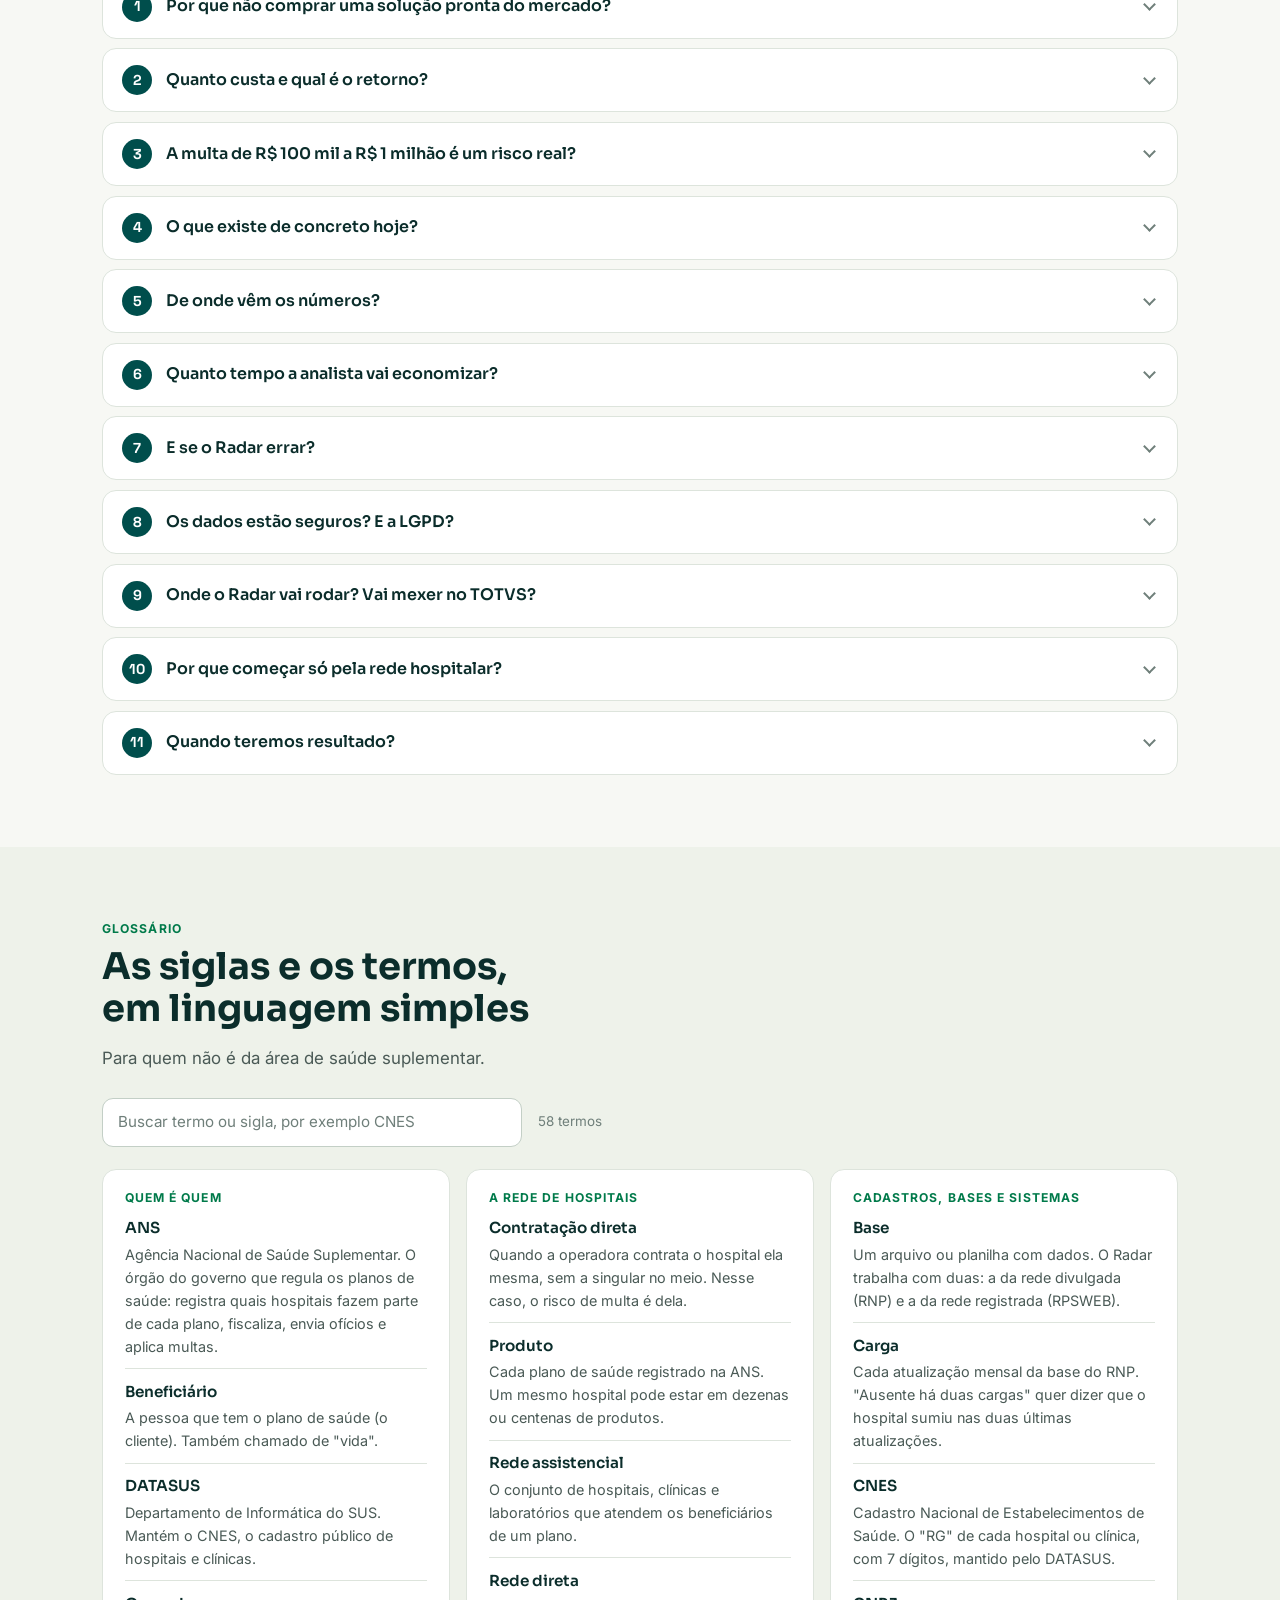
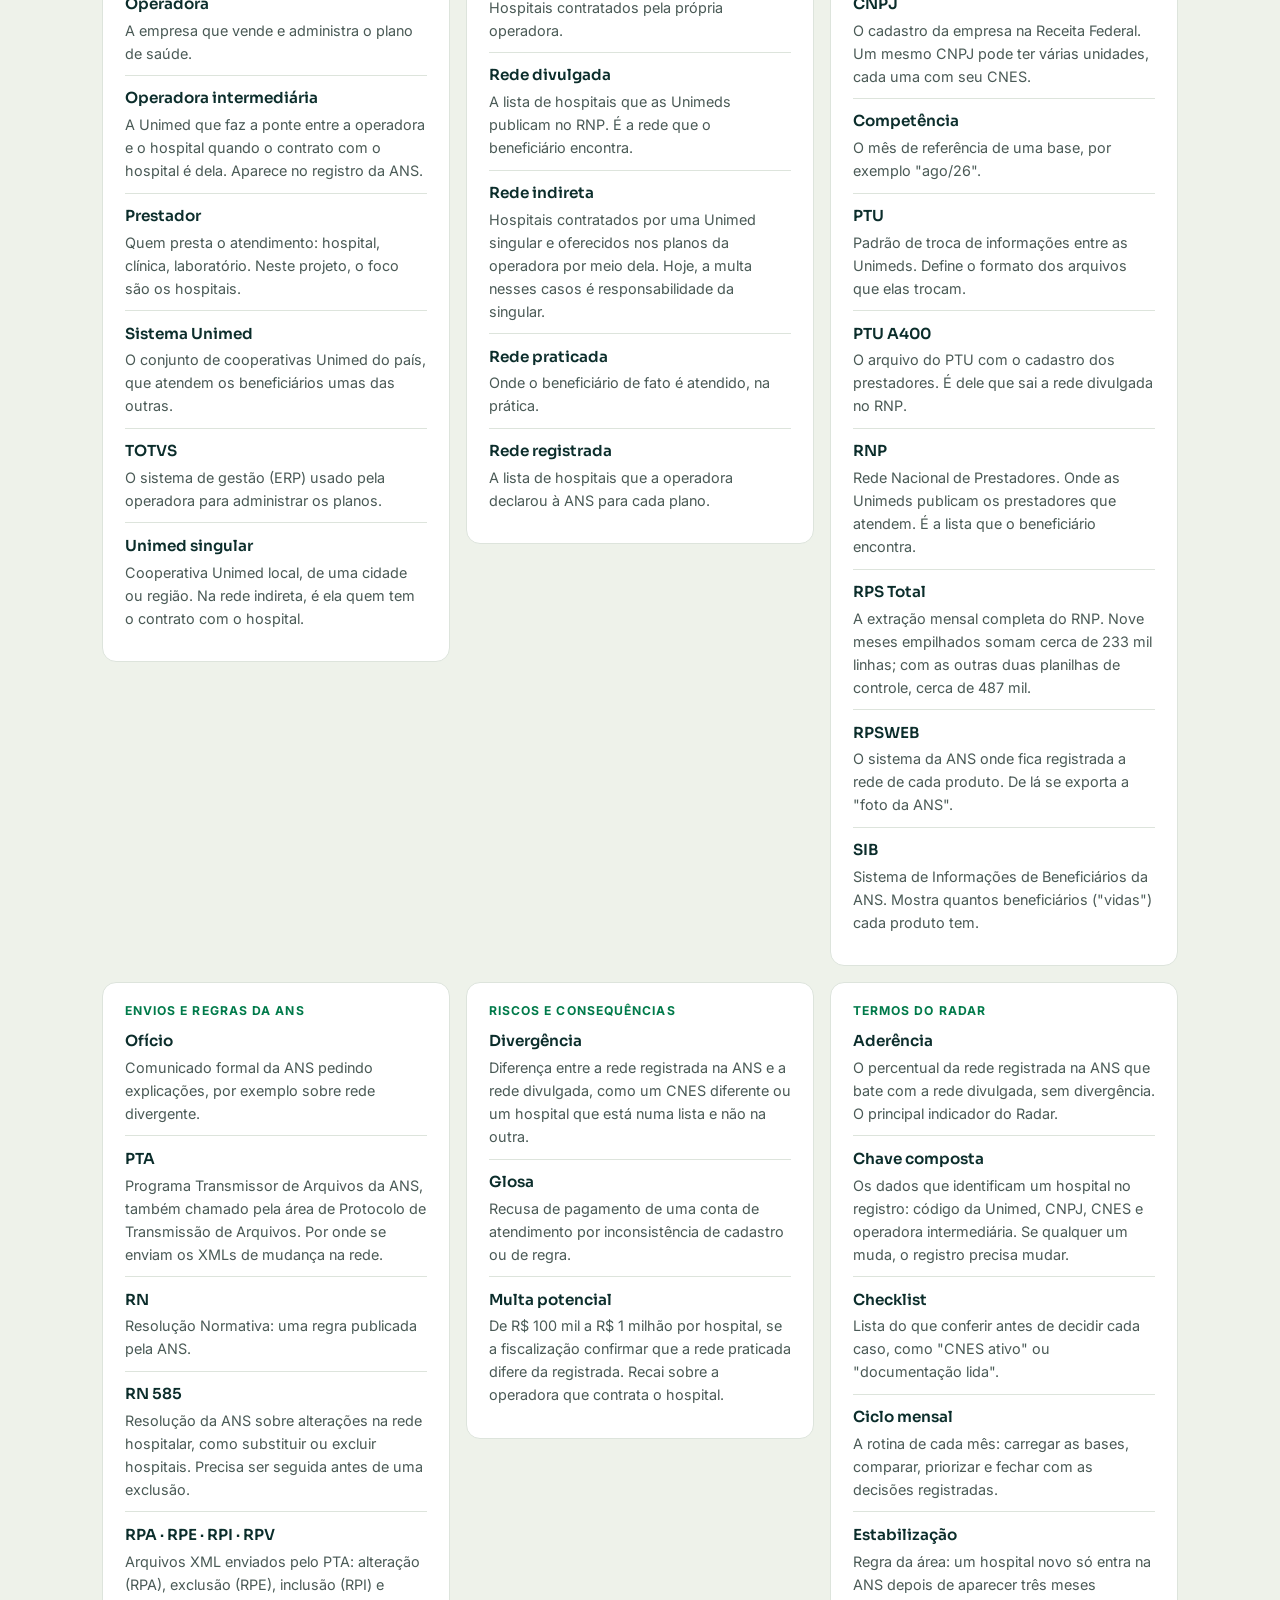
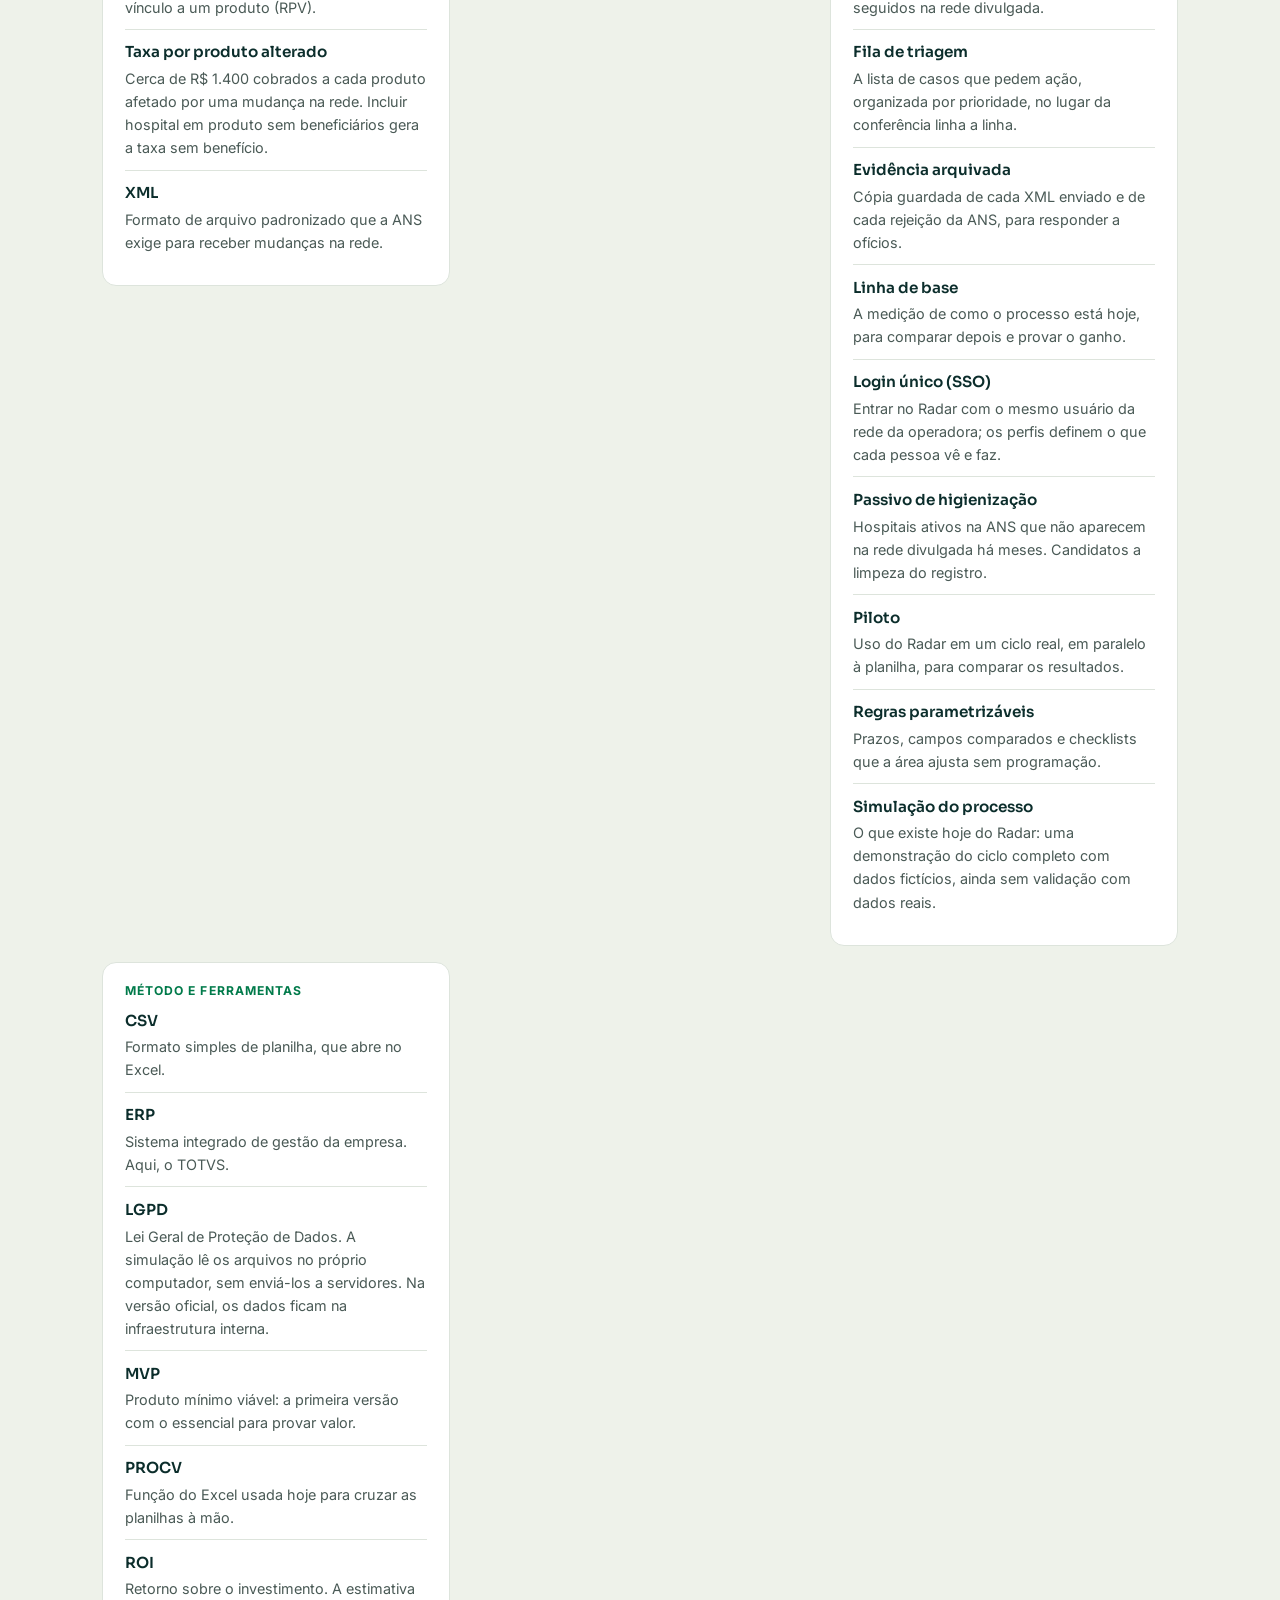
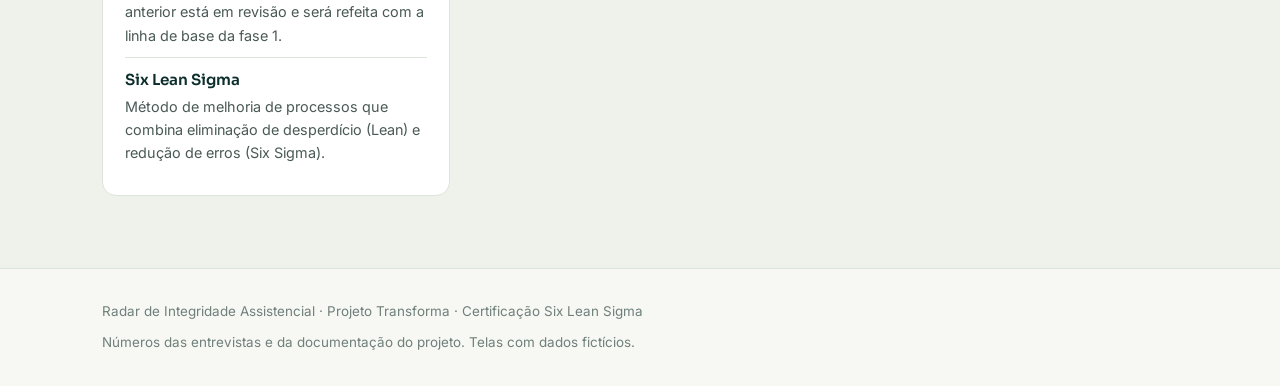
==== commit f60a107a: "Quem somos: quinto integrante Co-Authored-By: Claude Opus 5.5 <noreply@anthropic.com> Claude-Session" ====
--- a/index.html
+++ b/index.html
@@ -355,7 +355,7 @@
     </div>
   </section>
 
-  <!-- Quem somos: CONTEÚDO DE EXEMPLO. Troque os quatro cartões abaixo pelos dados reais do grupo. -->
+  <!-- Quem somos: CONTEÚDO DE EXEMPLO. Troque os cinco cartões abaixo pelos dados reais do grupo. -->
   <section class="sec alt" id="equipe" aria-labelledby="h-equipe">
     <div class="wrap">
       <p class="kicker reveal">Quem somos</p>
@@ -394,6 +394,14 @@
           <p class="role">Cargo · Área</p>
           <p>Uma frase sobre o que trouxe ao projeto.</p>
         </article>
+        <!-- Integrante 5: troque iniciais, nome, papel e frase. Para usar foto, troque o <span class="avatar"> por
+             <img class="avatar" src="img/equipe/5.jpg" alt="Foto de NOME"> e coloque a foto quadrada na pasta img/equipe. -->
+        <article class="card member reveal">
+          <span class="avatar" aria-hidden="true">N5</span>
+          <h3>Nome do integrante 5</h3>
+          <p class="role">Cargo · Área</p>
+          <p>Uma frase sobre o que trouxe ao projeto.</p>
+        </article>
       </div>
     </div>
   </section>
--- a/css/site.css
+++ b/css/site.css
@@ -352,10 +352,10 @@
 @media (prefers-reduced-motion: reduce) { .fly-quick a:active { transform: none; } }
 
 /* ---------- Quem somos ---------- */
-.team { grid-template-columns: repeat(auto-fit, minmax(min(100%, 220px), 1fr)); }
+.team { grid-template-columns: repeat(auto-fit, minmax(min(100%, 190px), 1fr)); }
 .member { text-align: center; padding-block: 1.6rem 1.4rem; }
 .member .avatar { width: 84px; height: 84px; border-radius: 50%; margin: 0 auto .9rem; display: grid; place-items: center; object-fit: cover; background: var(--brand); color: #fff; font: 700 1.5rem var(--f-display); border: 3px solid var(--lime); }
 .member h3 { font-size: 1.08rem; margin: 0 0 .15rem; color: var(--heading); }
 .member .role { margin: 0 0 .6rem; font-size: .85rem; font-weight: 600; color: var(--accent-ink); }
 .member p:last-child { margin: 0; font-size: .92rem; color: var(--ink-2); }
-@media (max-width: 760px) { .team { grid-template-columns: 1fr 1fr; gap: .7rem; } .member { padding: 1.1rem .8rem; } .member .avatar { width: 64px; height: 64px; font-size: 1.15rem; } .member p:last-child { font-size: .84rem; } }
+@media (max-width: 760px) { .team { grid-template-columns: 1fr 1fr; gap: .7rem; } .member { padding: 1.1rem .8rem; } .member .avatar { width: 64px; height: 64px; font-size: 1.15rem; } .member p:last-child { font-size: .84rem; } .member:last-child:nth-child(odd) { grid-column: 1 / -1; } }
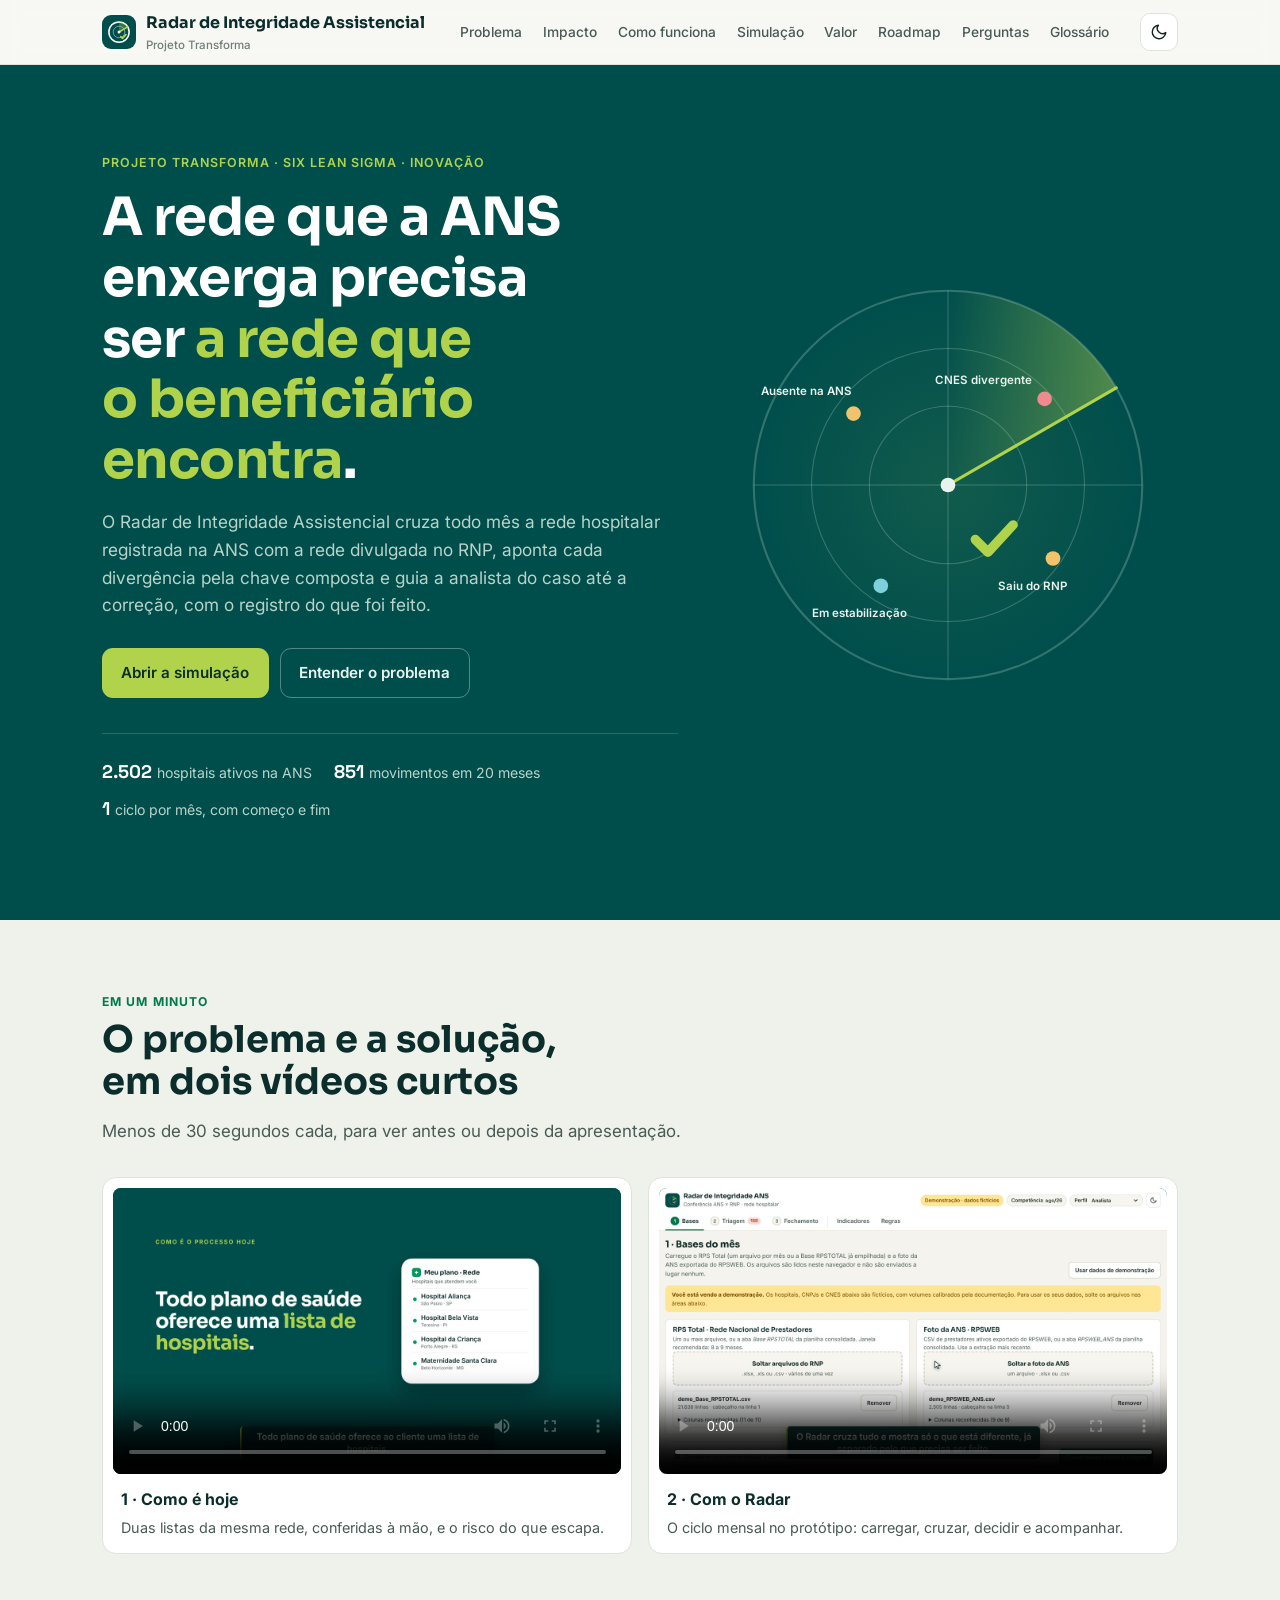
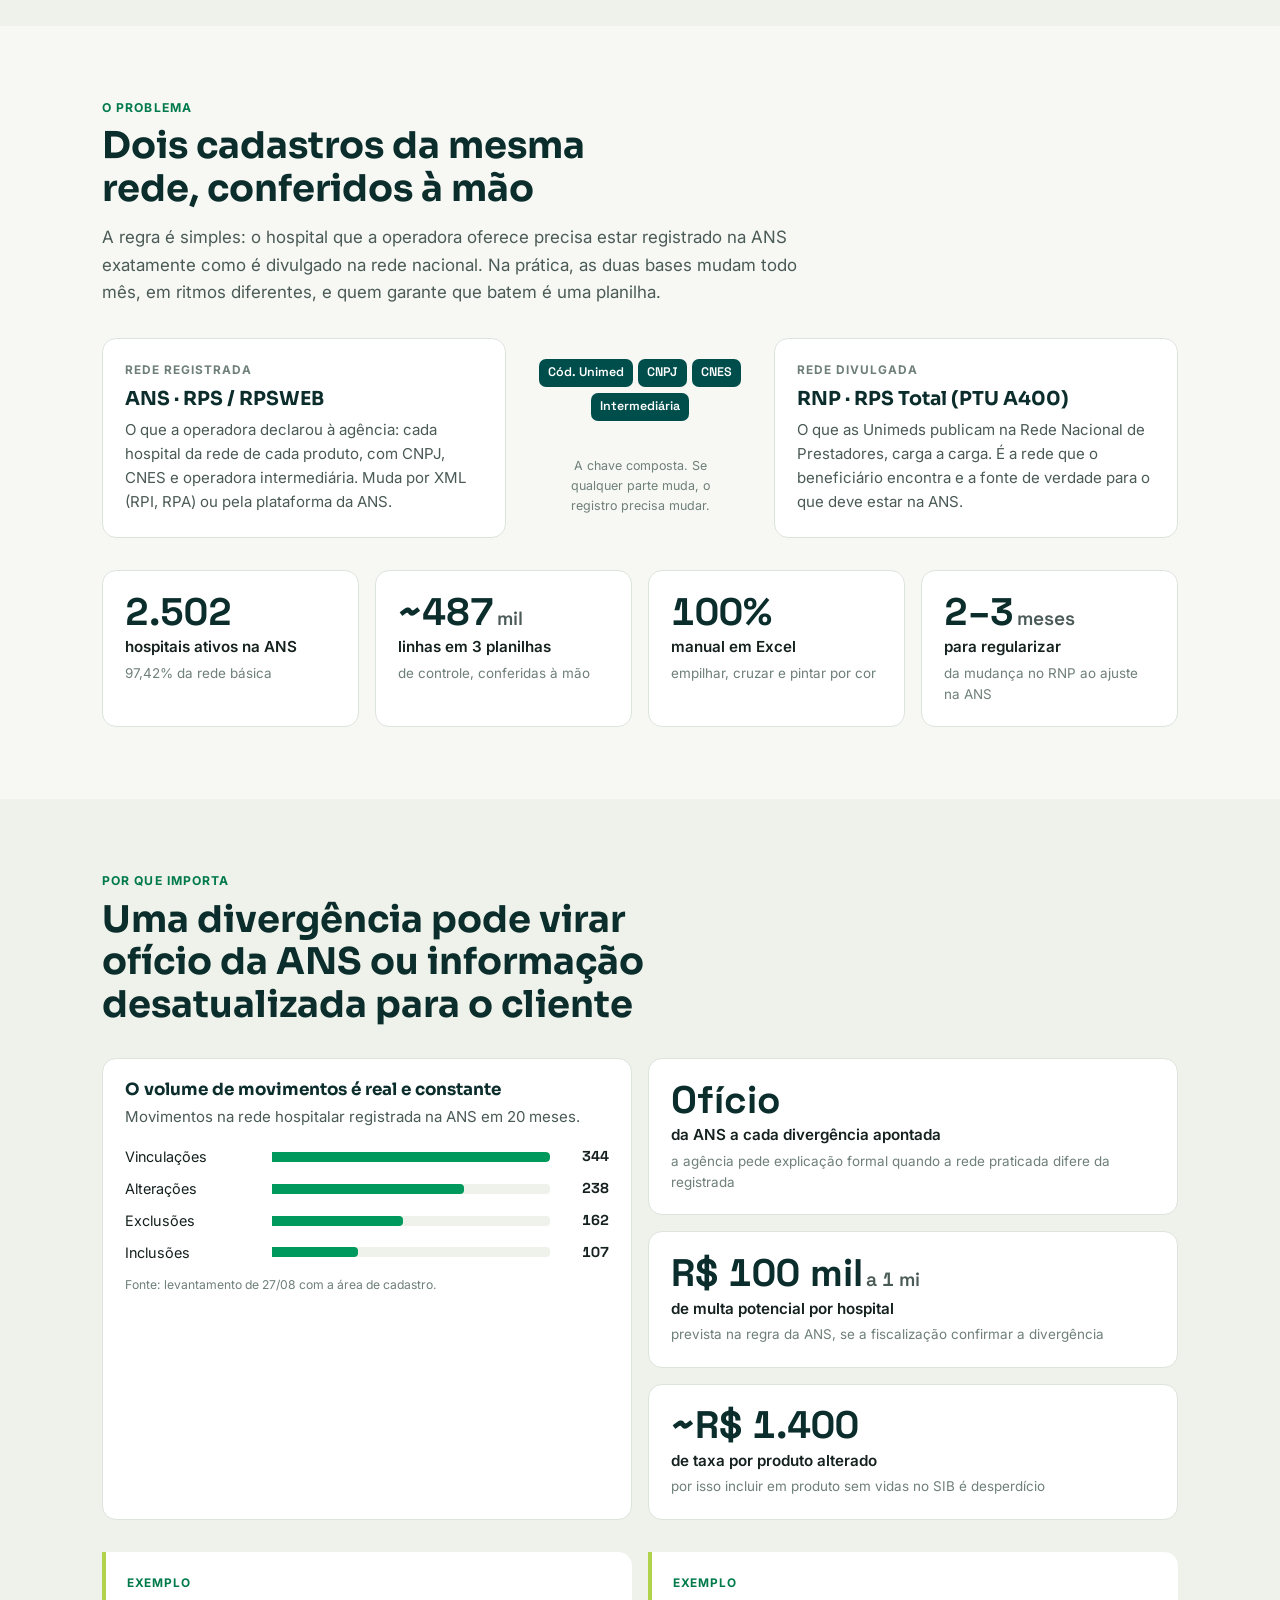
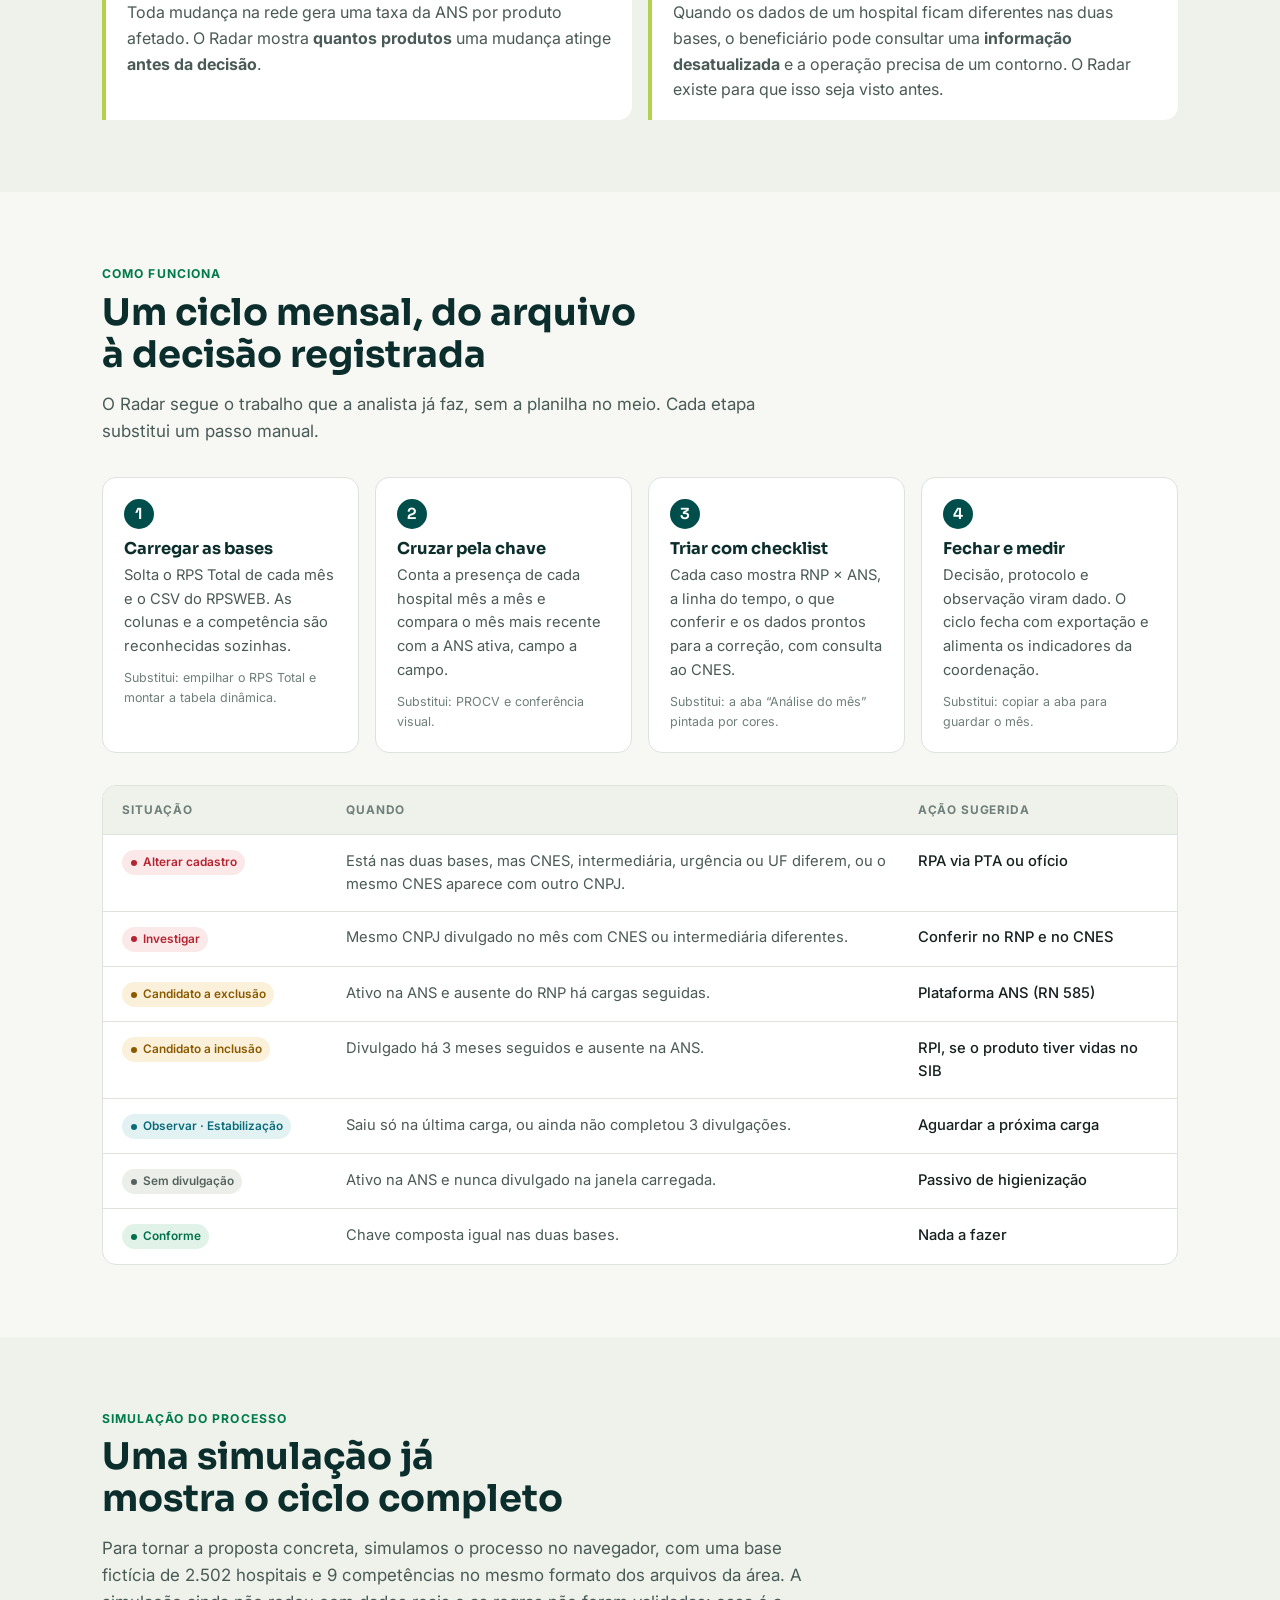
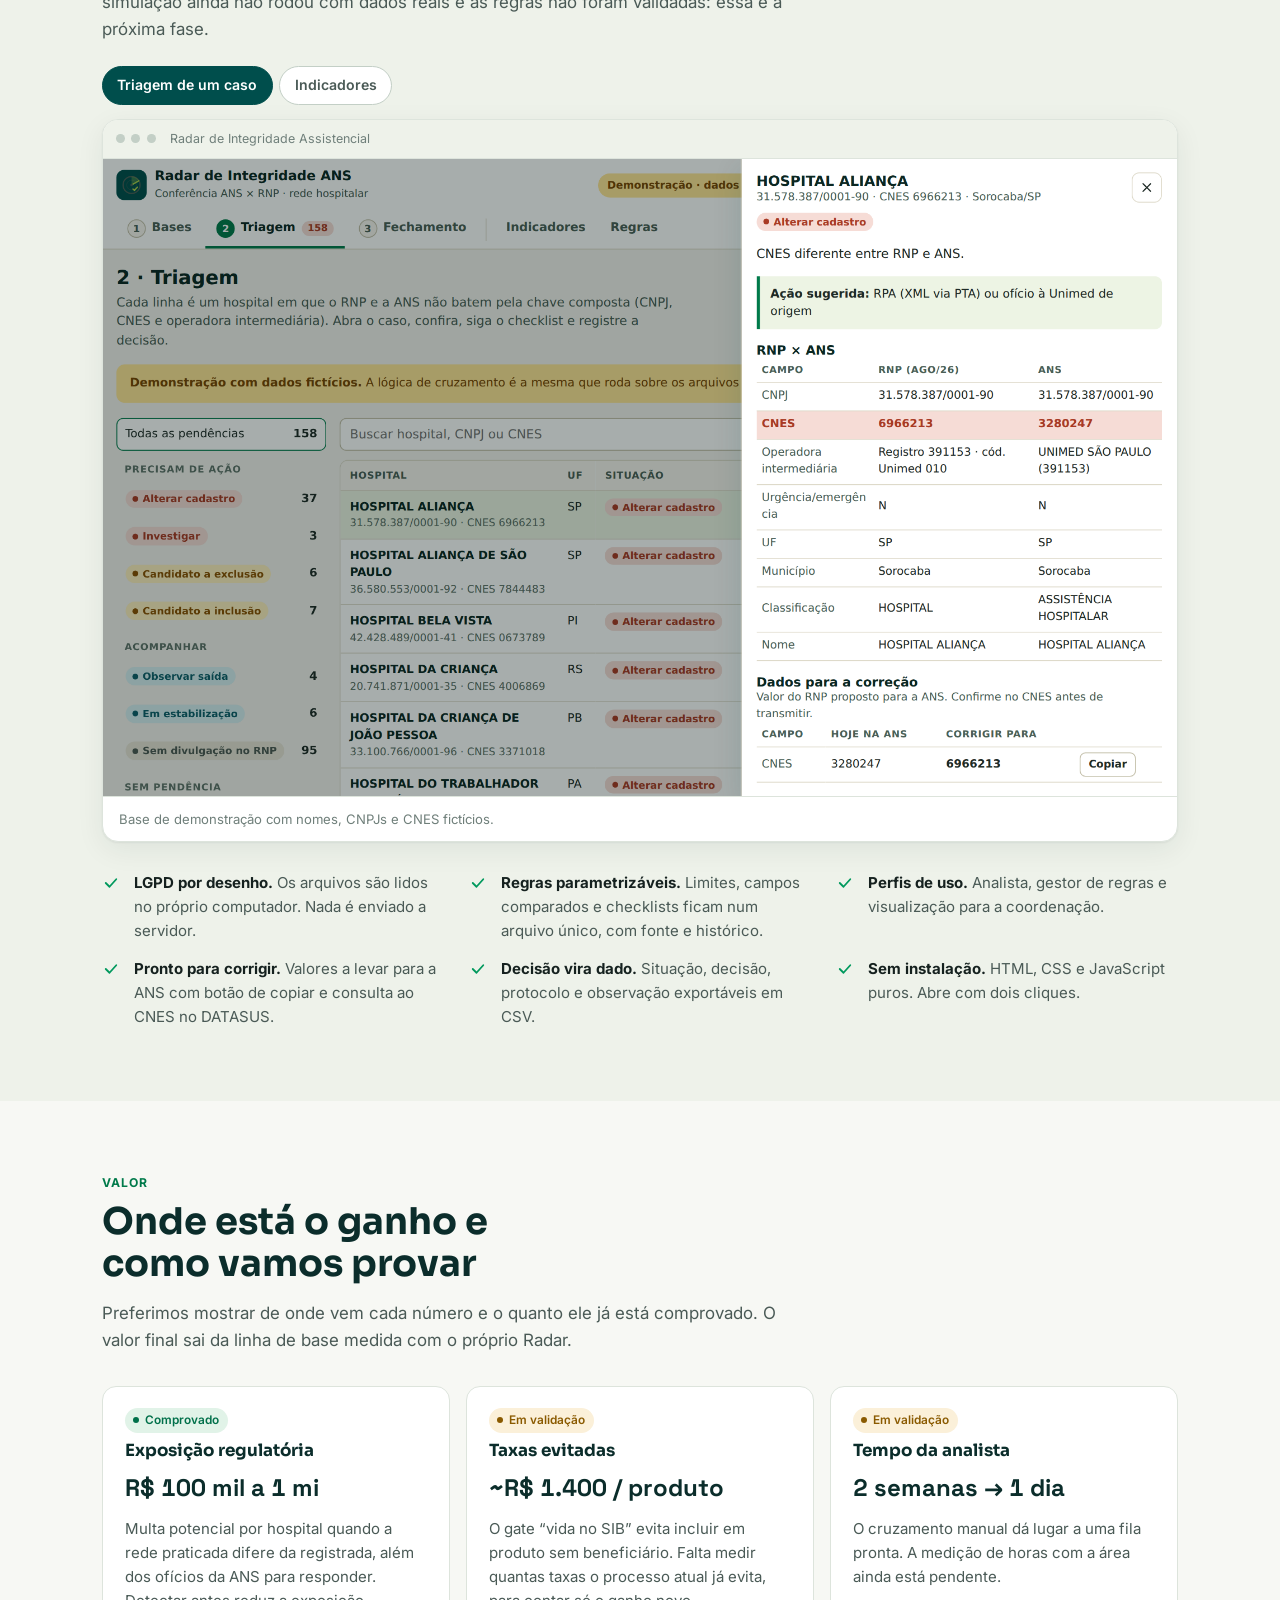
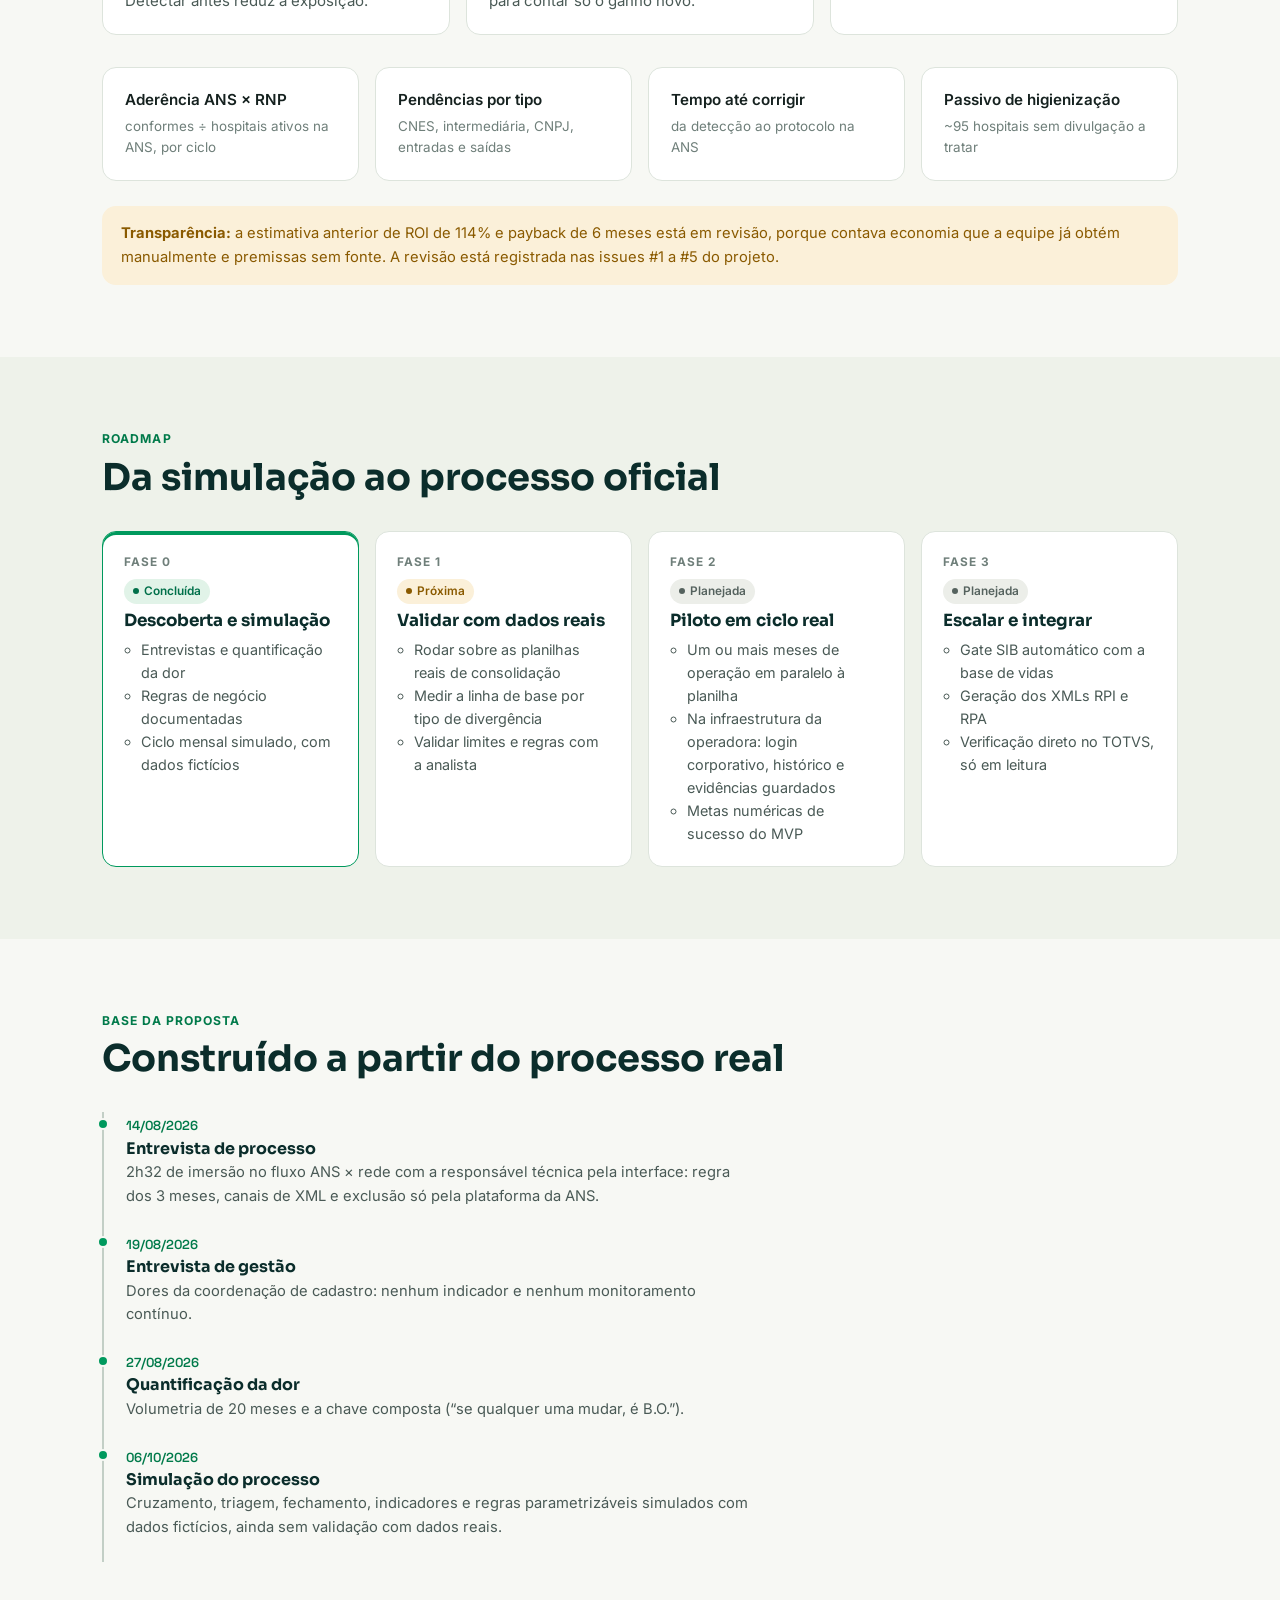
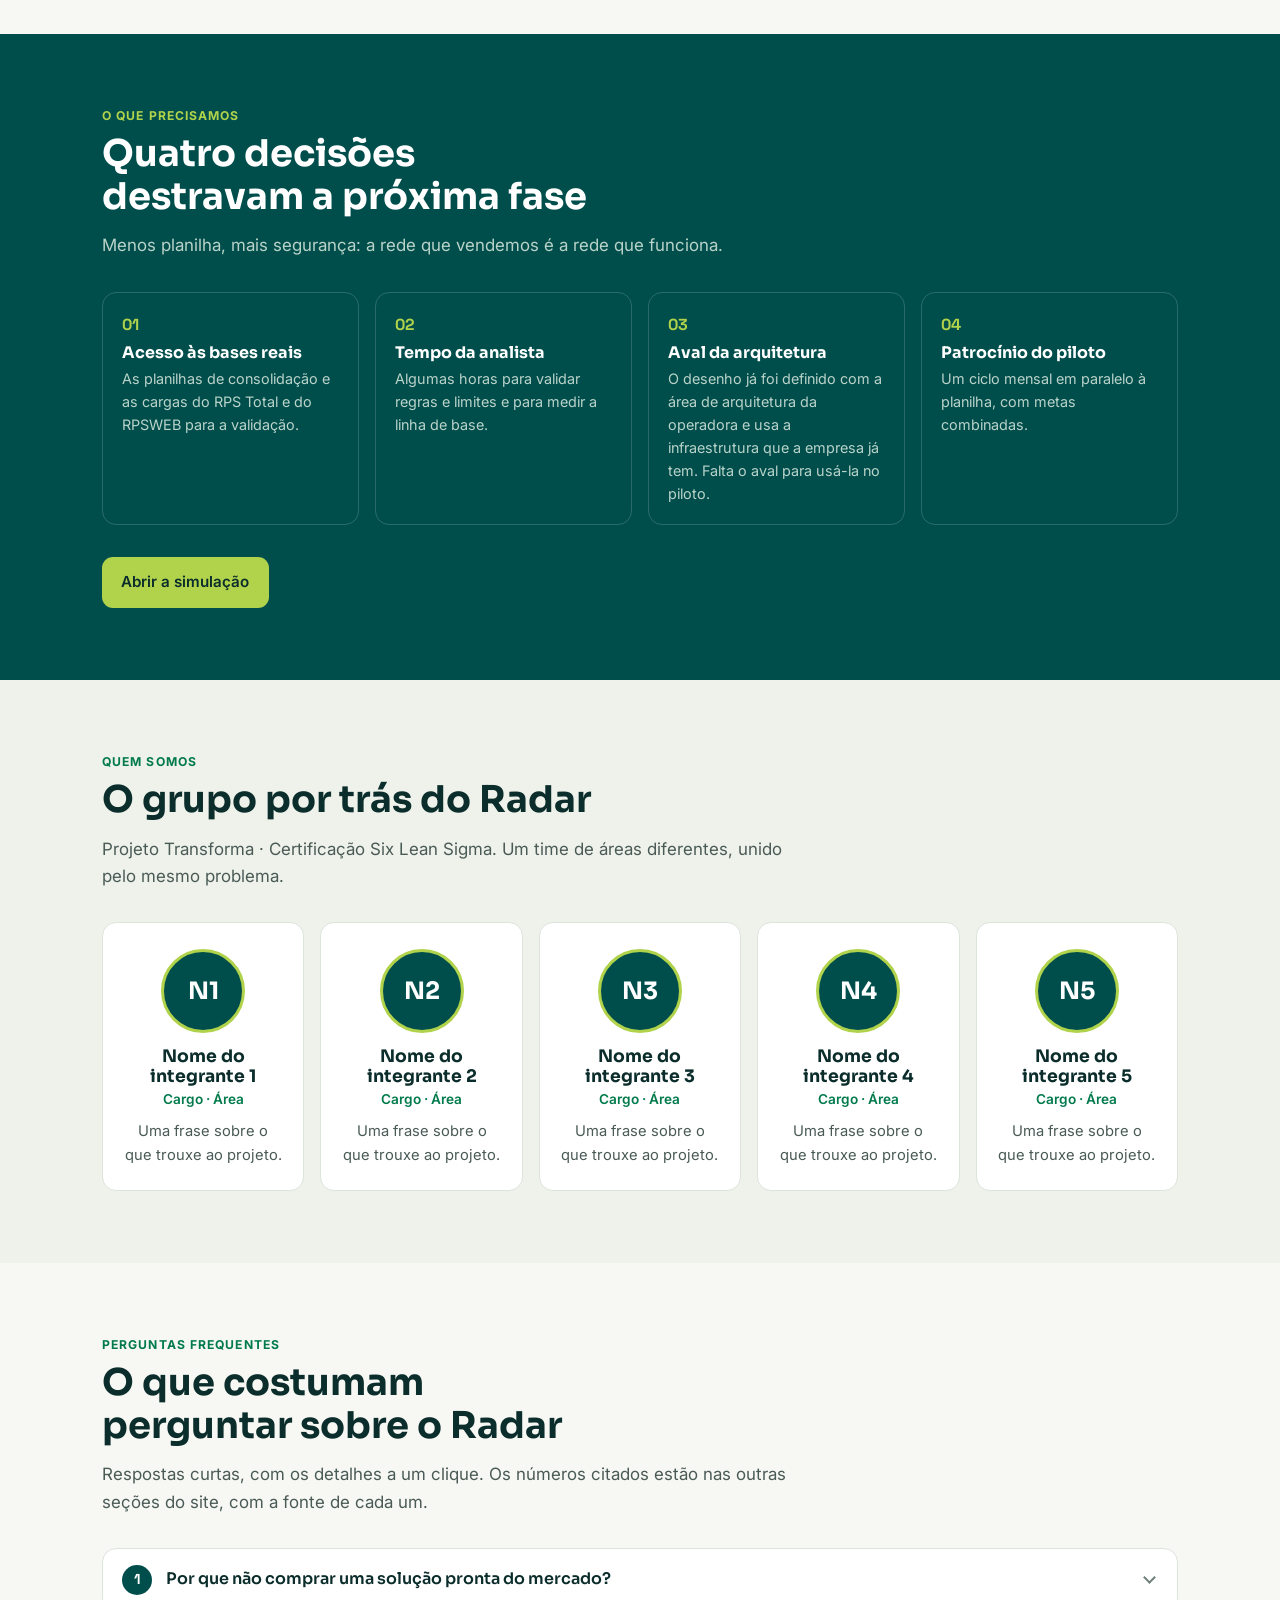
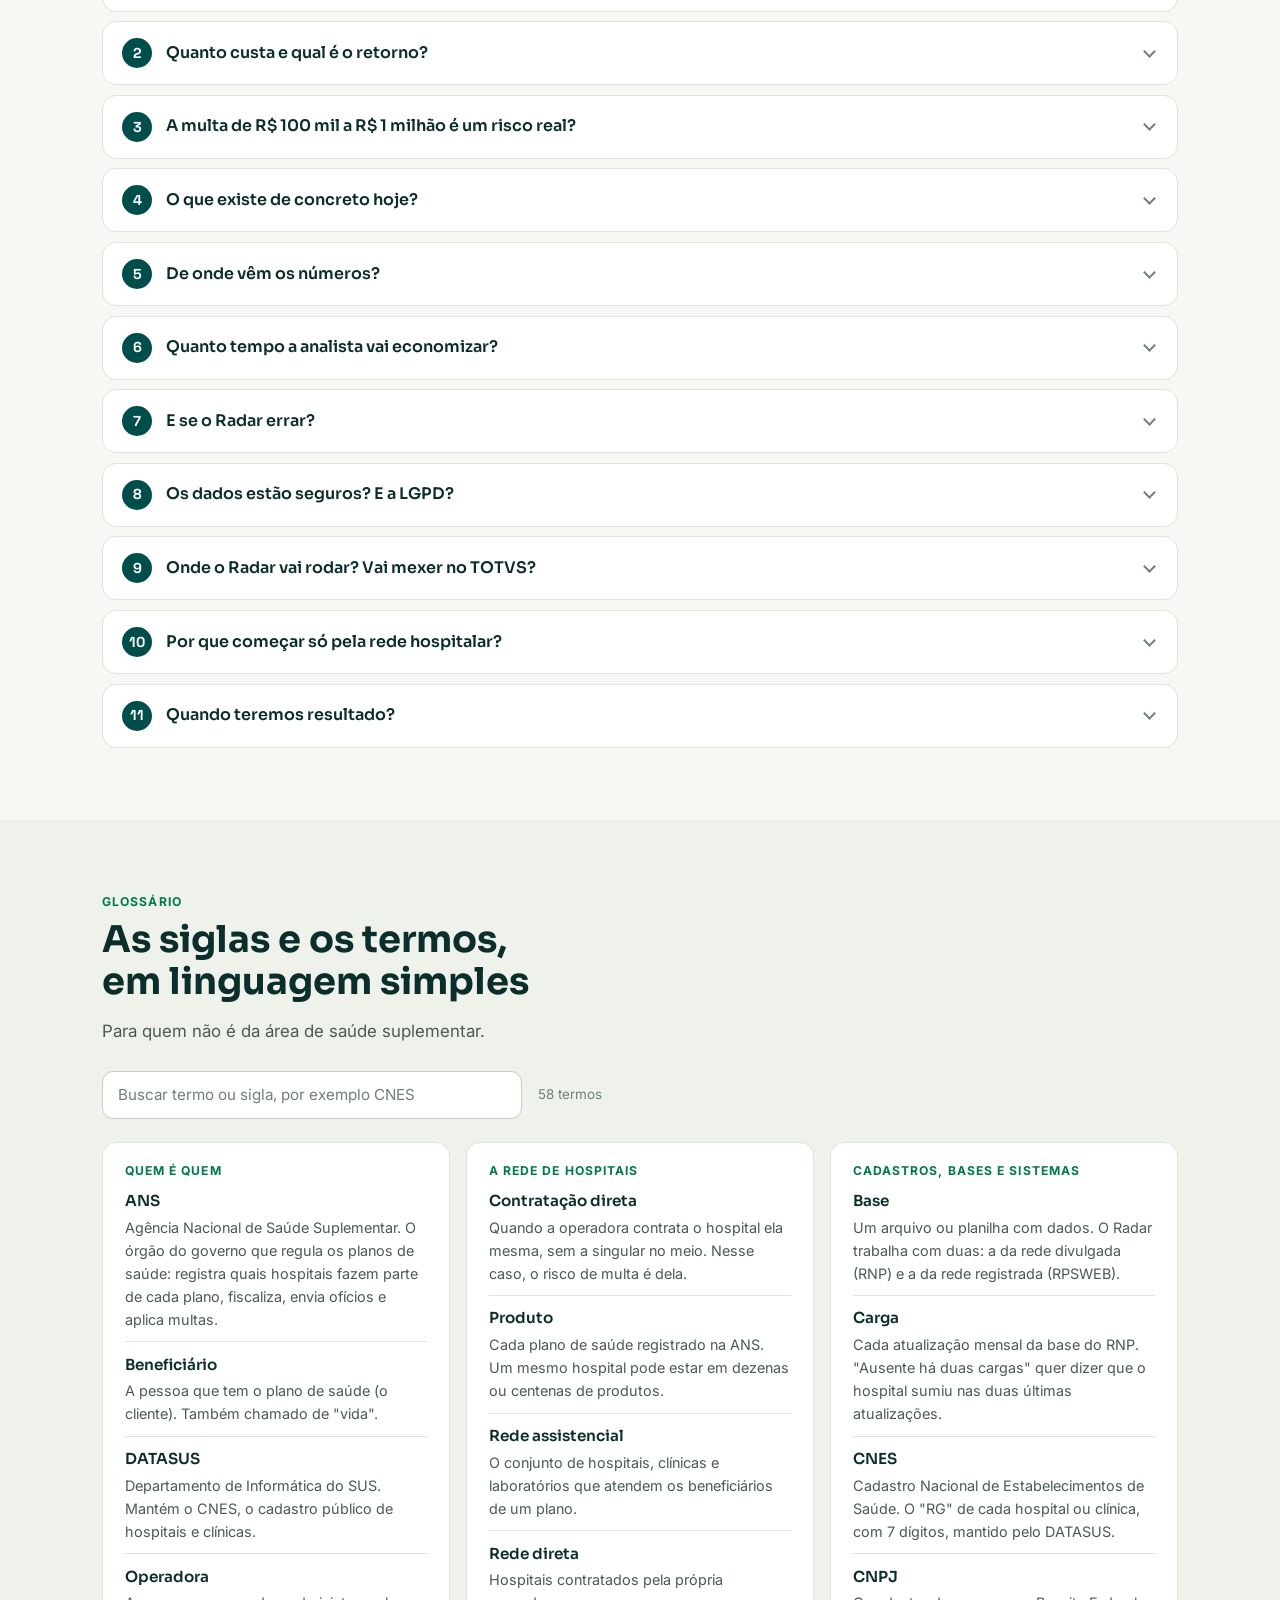
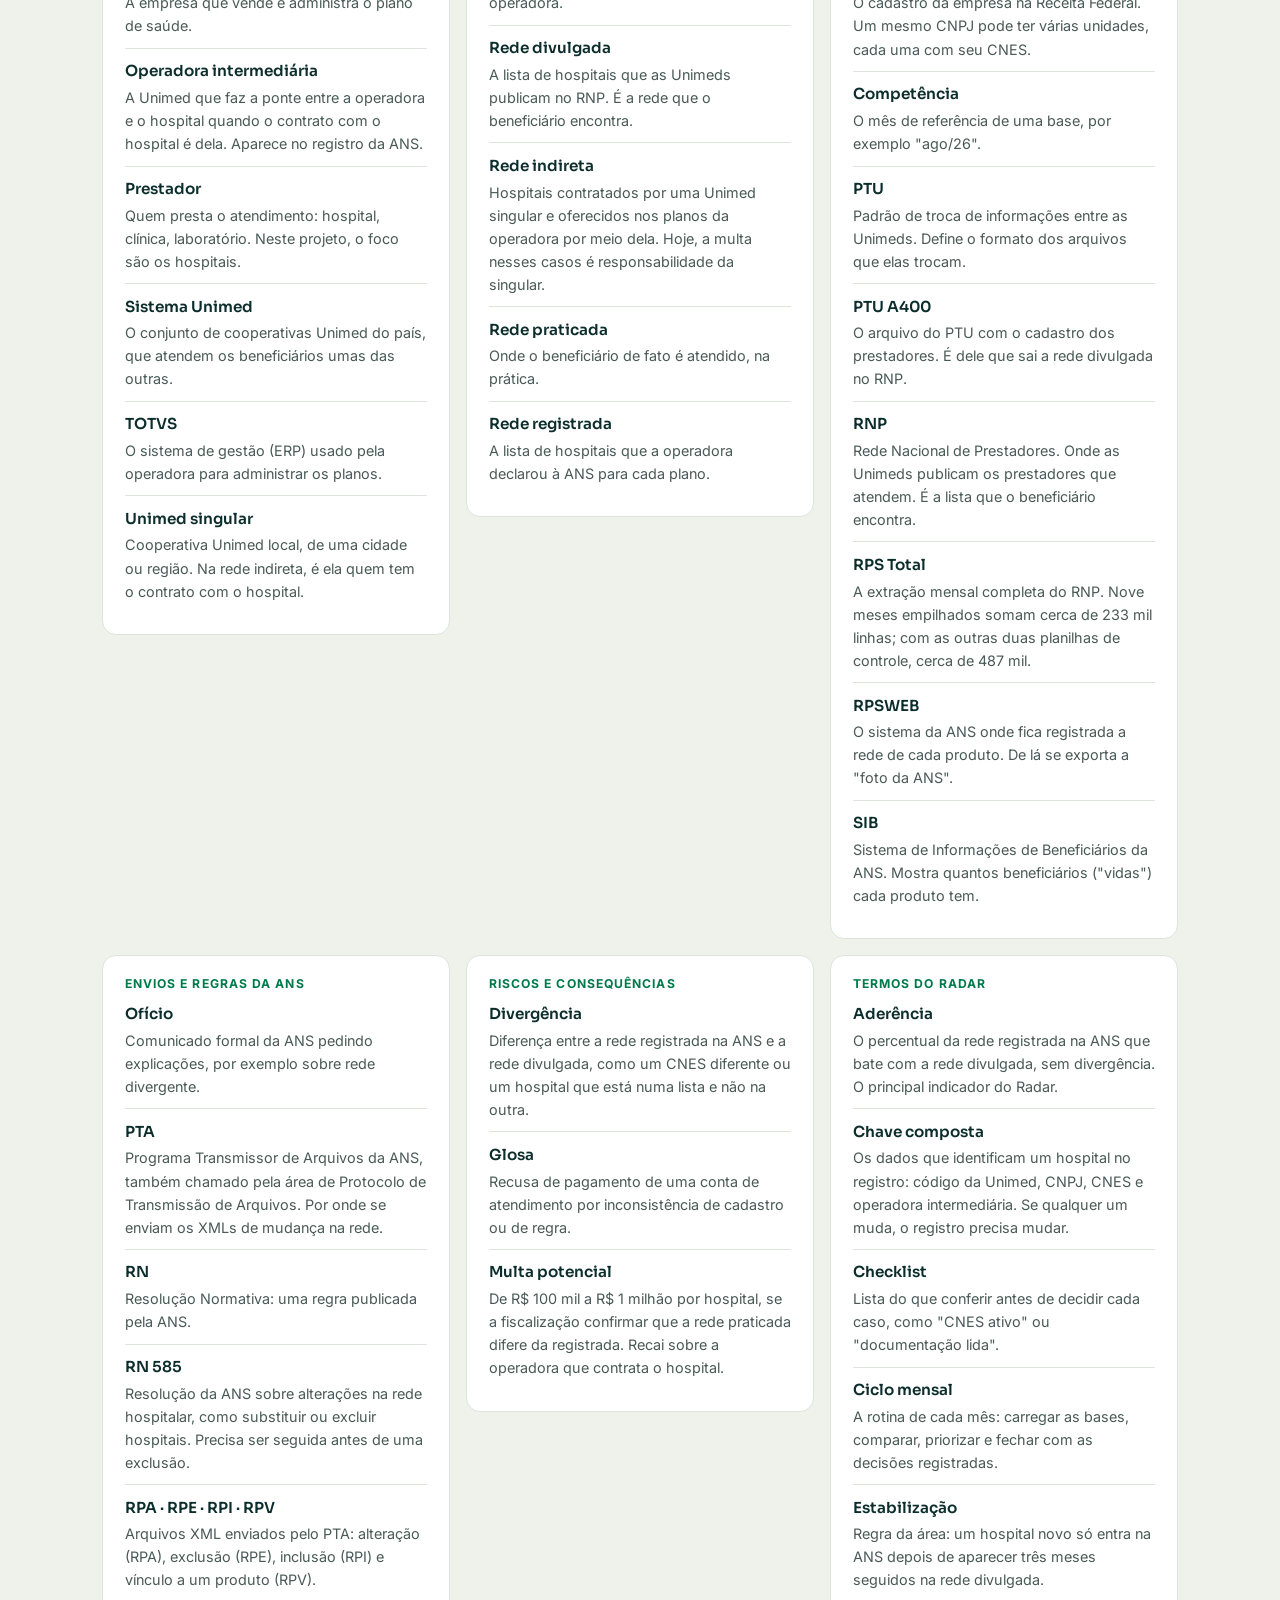
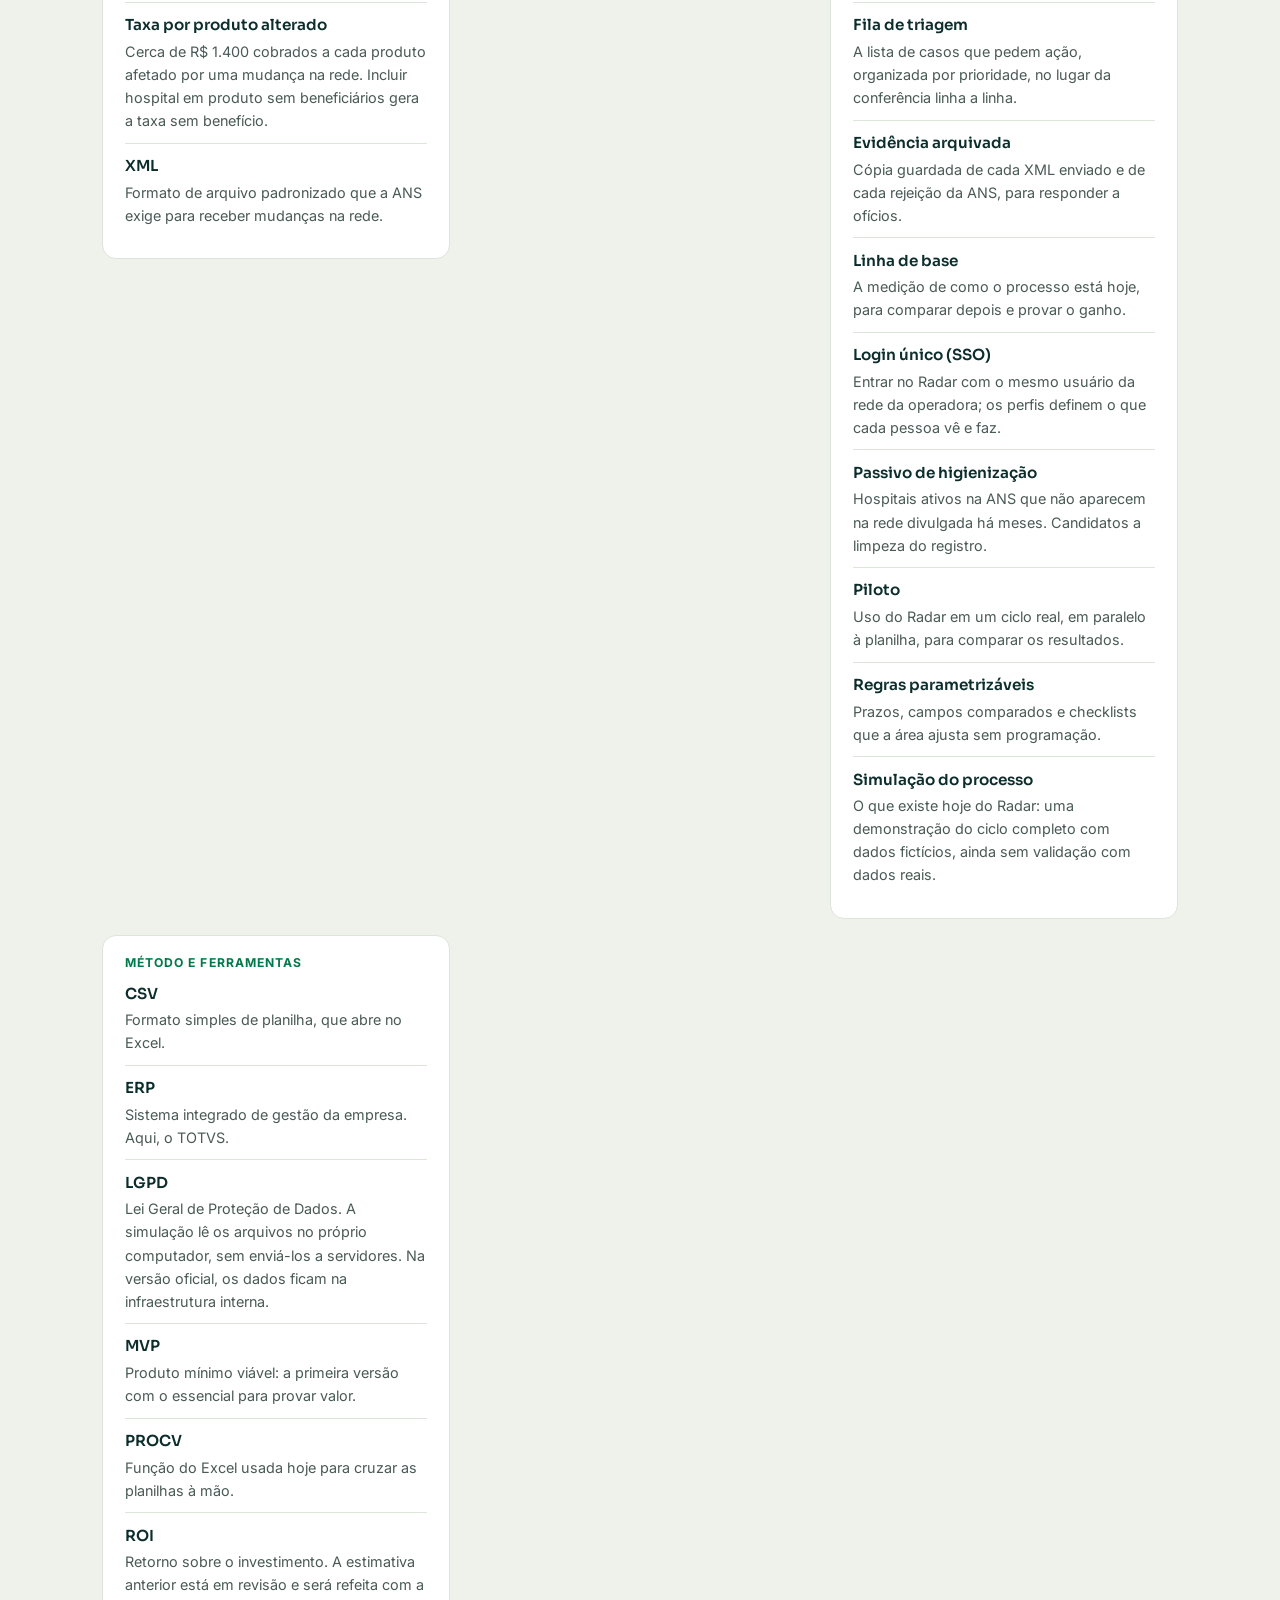
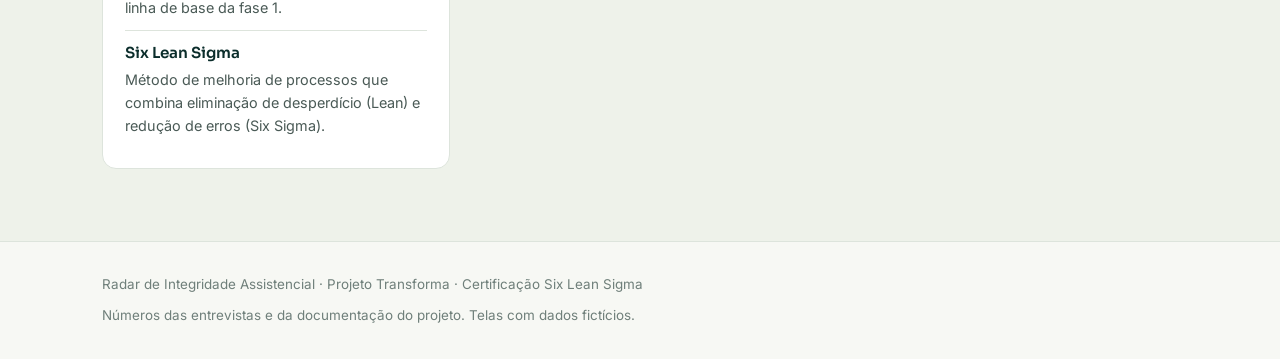
==== commit 5b04eec1: "Vídeos com a narração final Co-Authored-By: Claude Opus 5.5 <noreply@anthropic.com> Claude-Session: " ====
--- a/index.html
+++ b/index.html
@@ -143,7 +143,7 @@
     <div class="wrap">
       <p class="kicker reveal">Em um minuto</p>
       <h2 class="reveal" id="h-videos">O problema e a solução, em dois vídeos curtos</h2>
-      <p class="lead reveal">Menos de 30 segundos cada. A narração é provisória, feita com voz sintética; a versão final terá a voz da equipe.</p>
+      <p class="lead reveal">Menos de 30 segundos cada, para ver antes ou depois da apresentação.</p>
       <div class="grid g2 videos reveal">
         <figure class="card video">
           <video controls preload="metadata" playsinline poster="videos/radar-problema.jpg" aria-describedby="vd-problema">
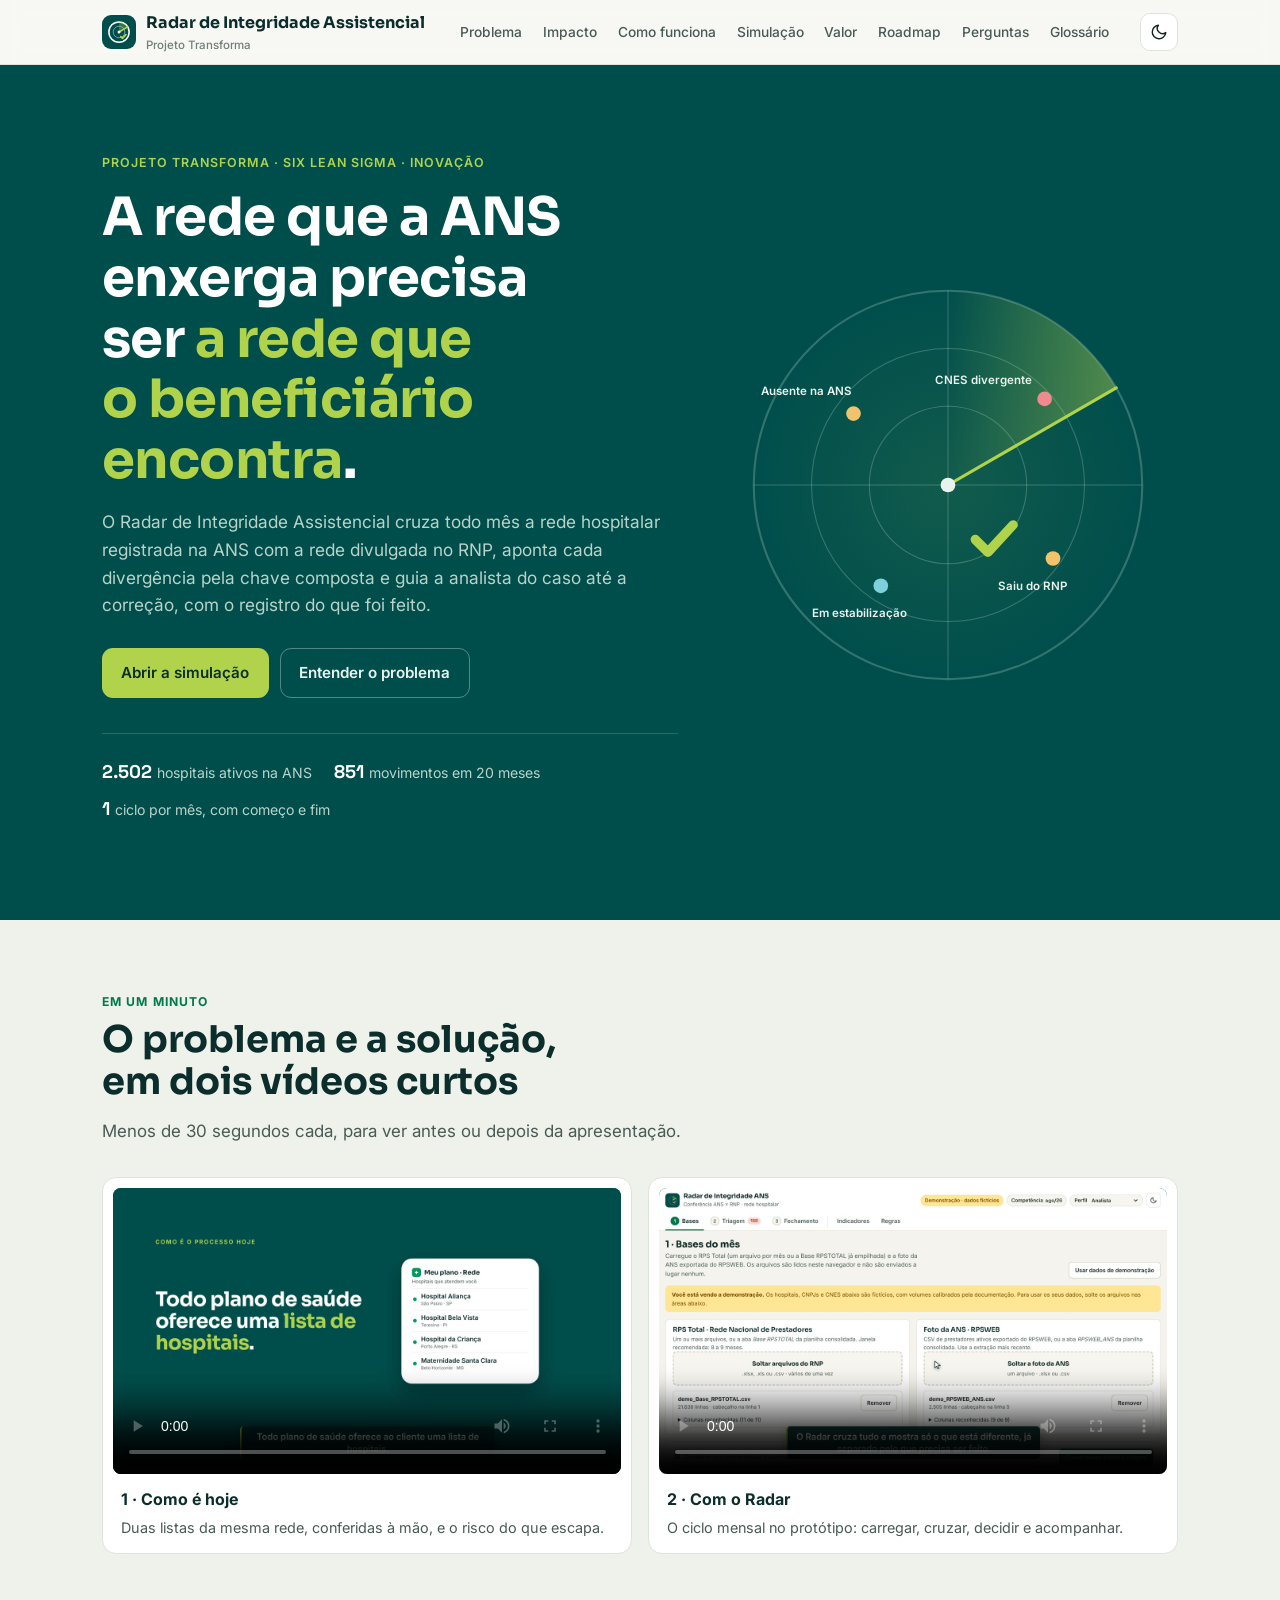
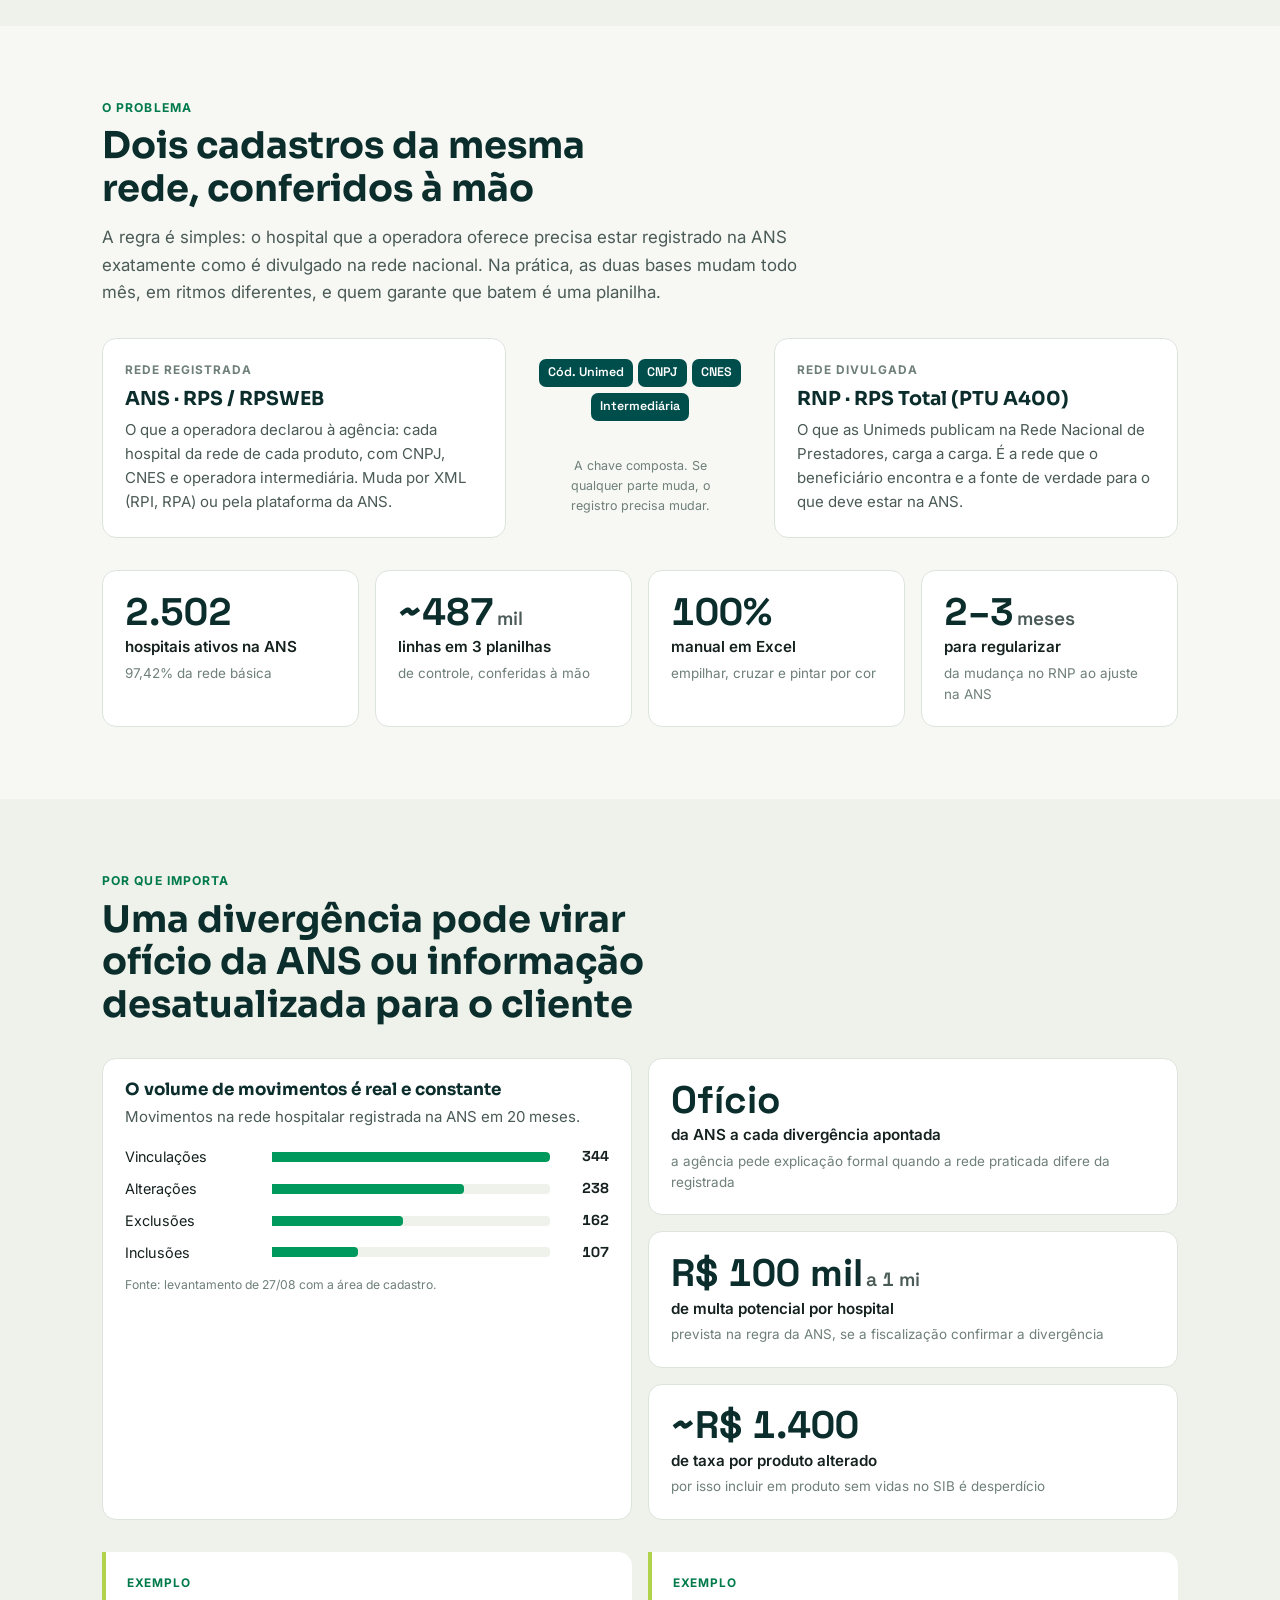
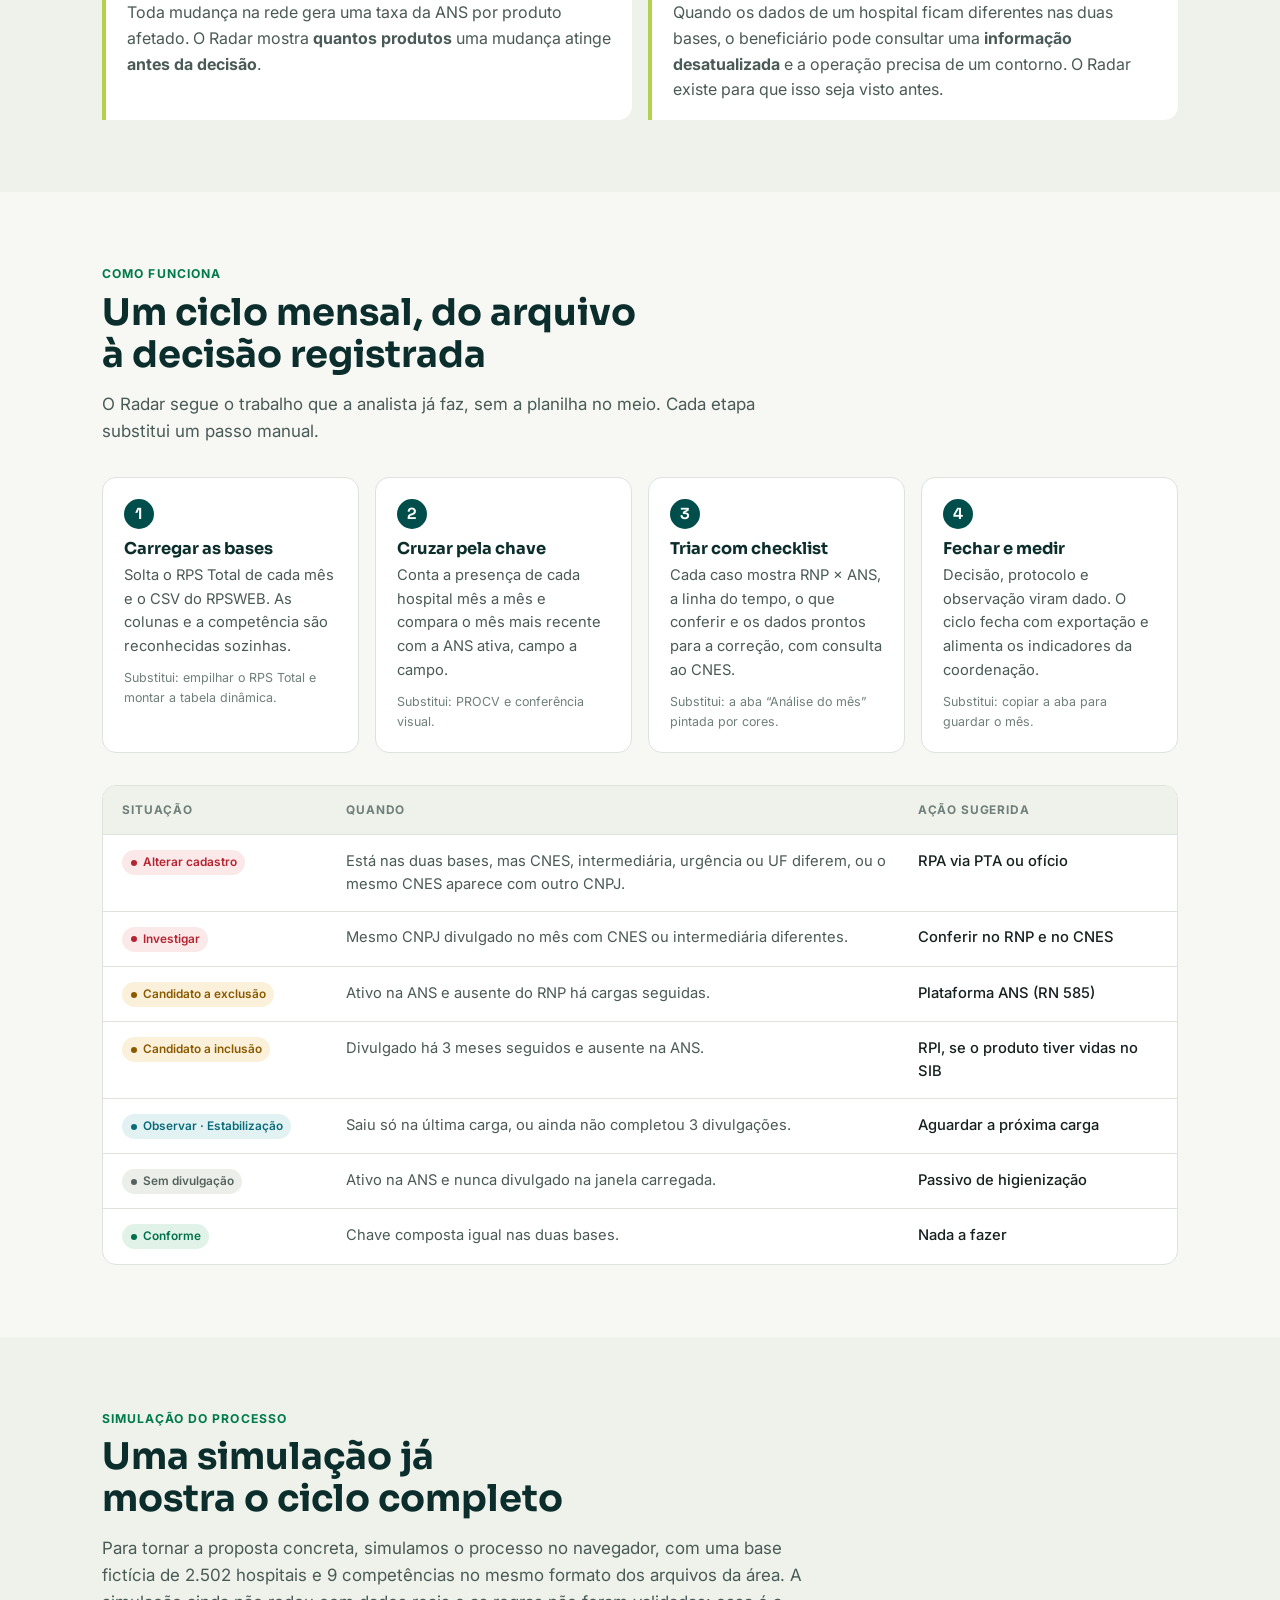
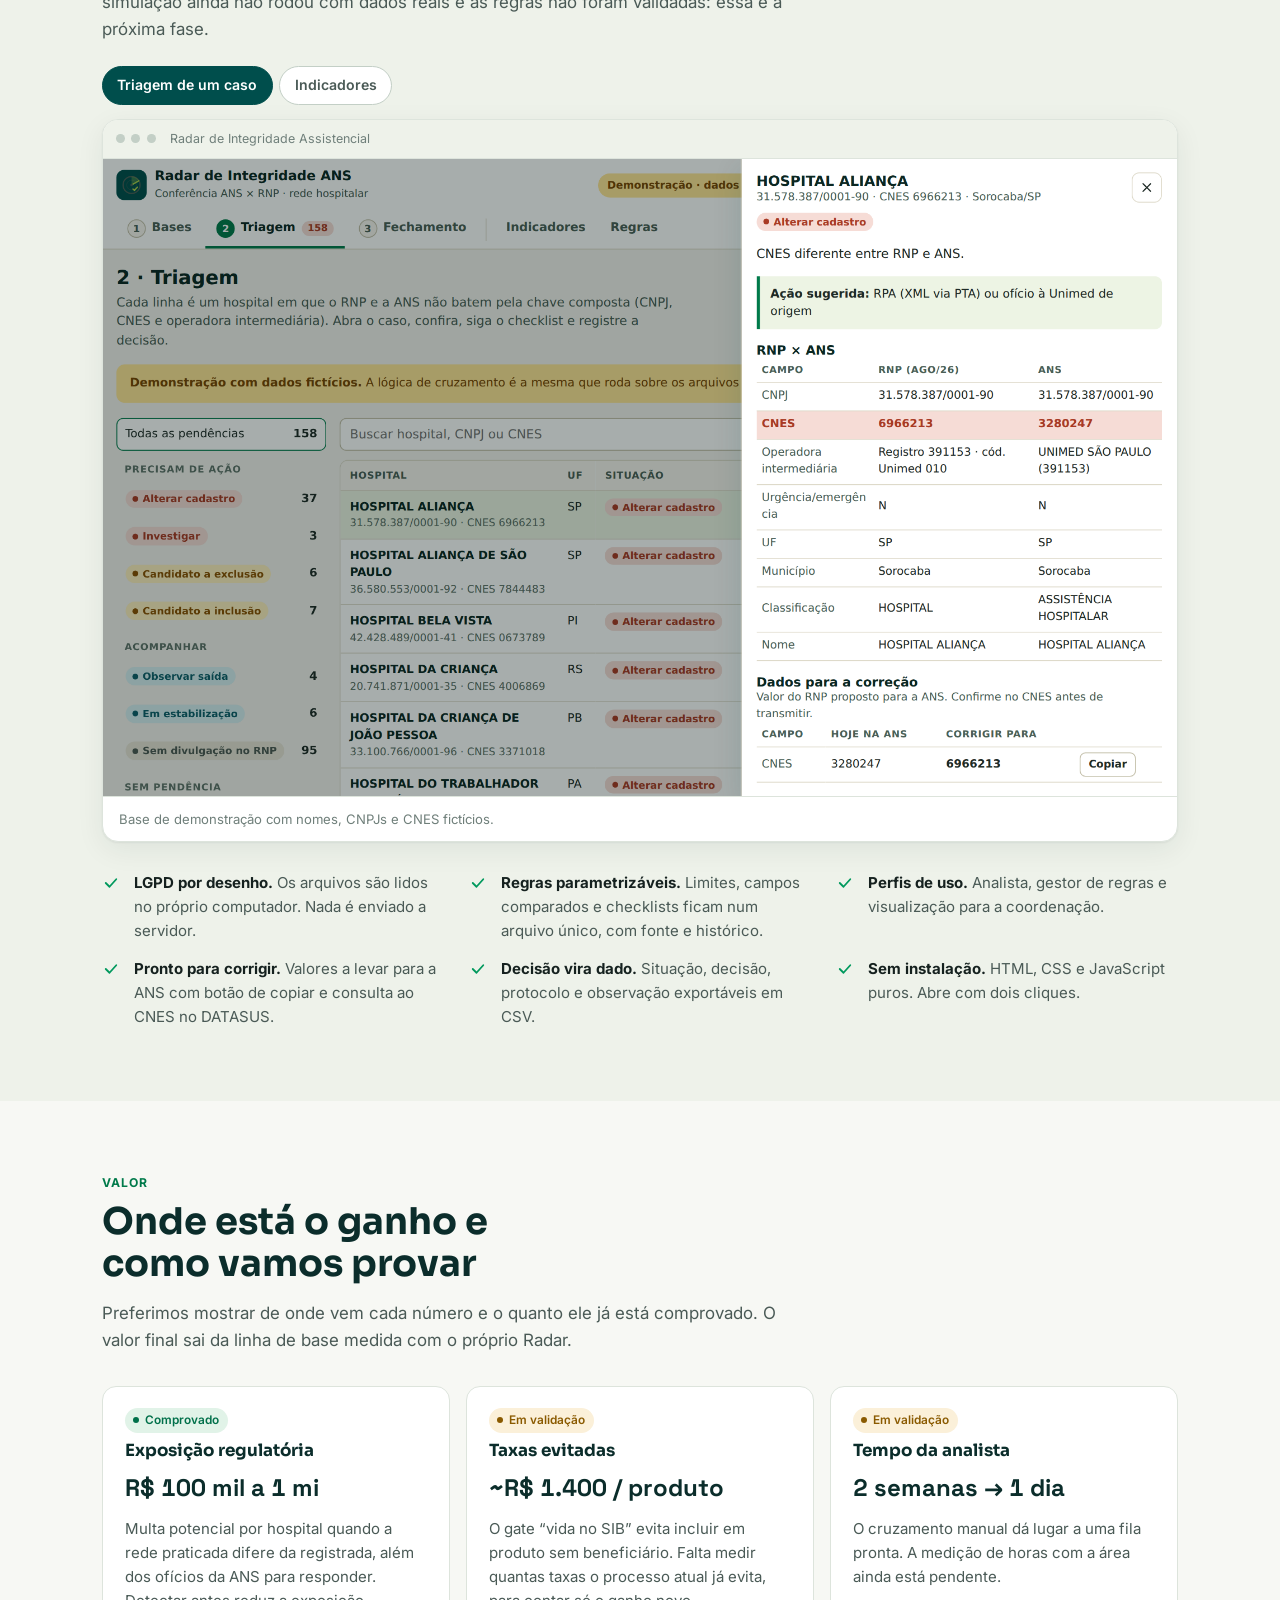
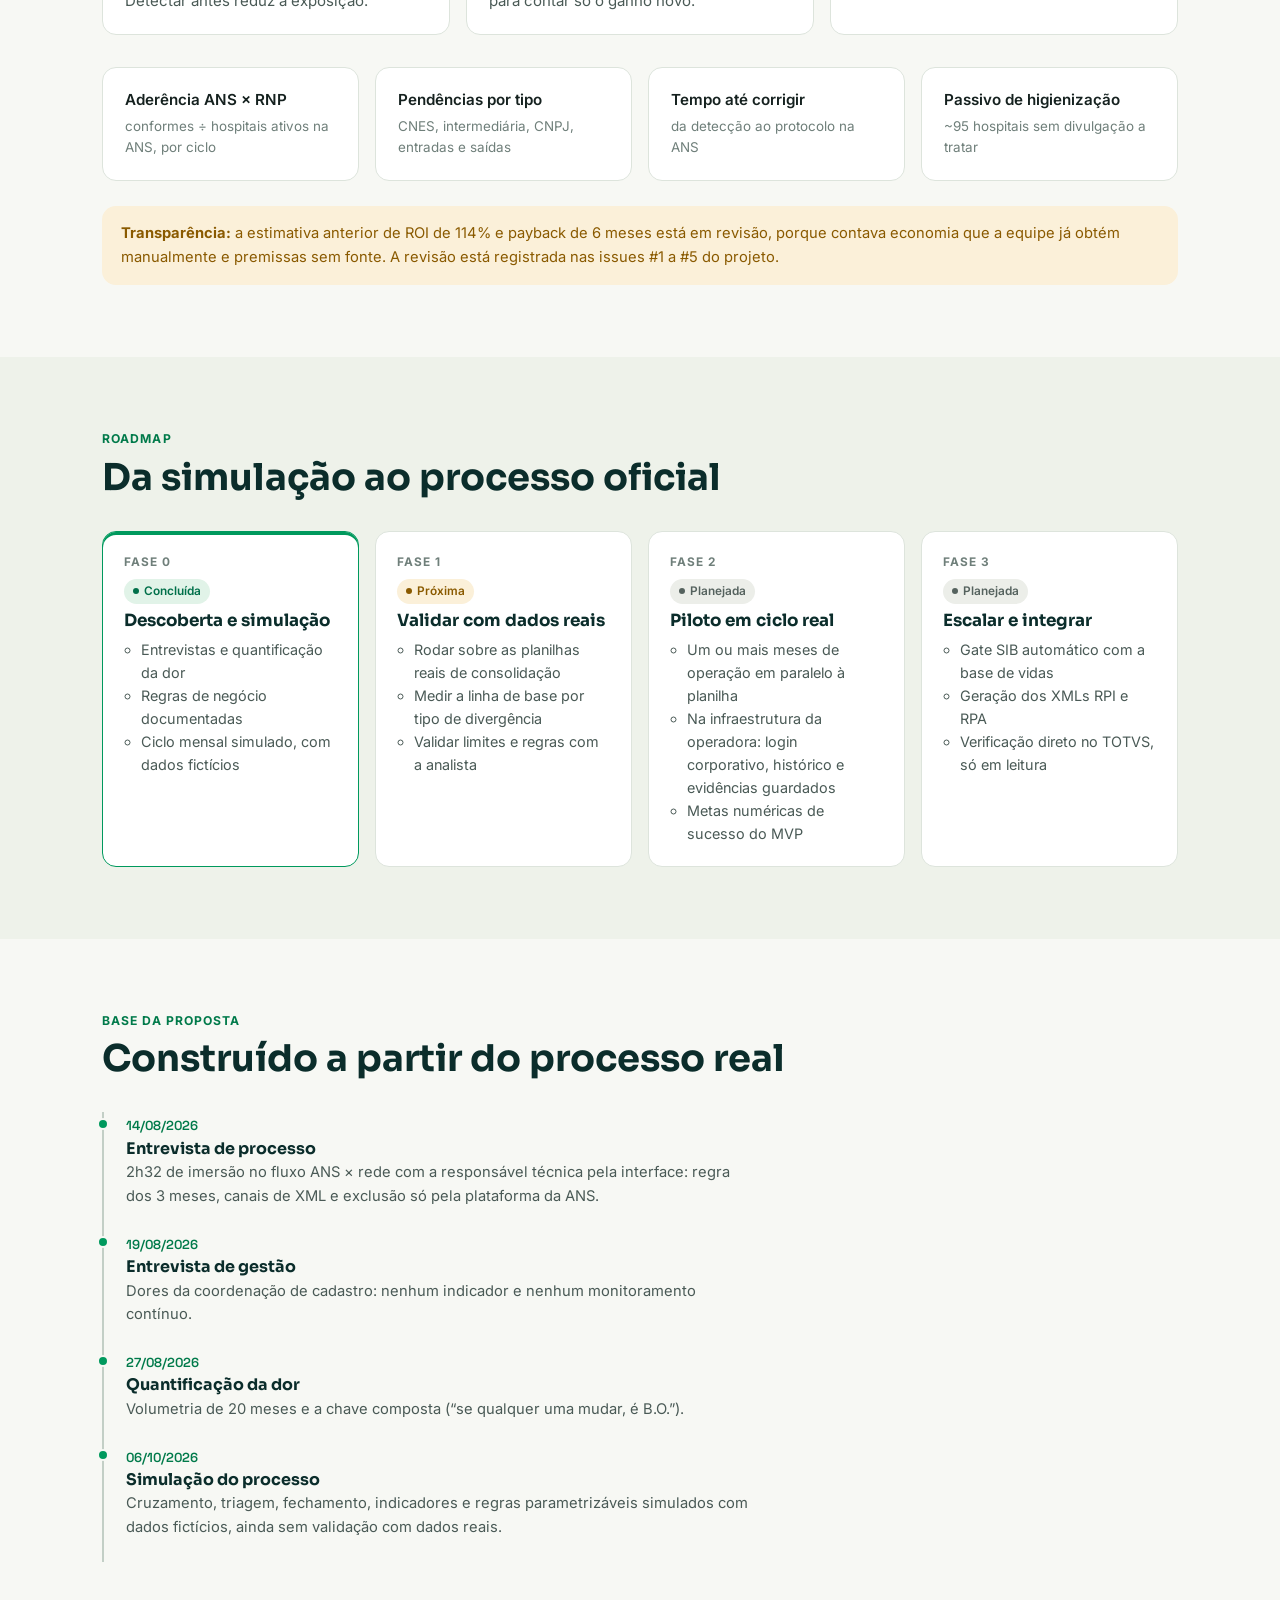
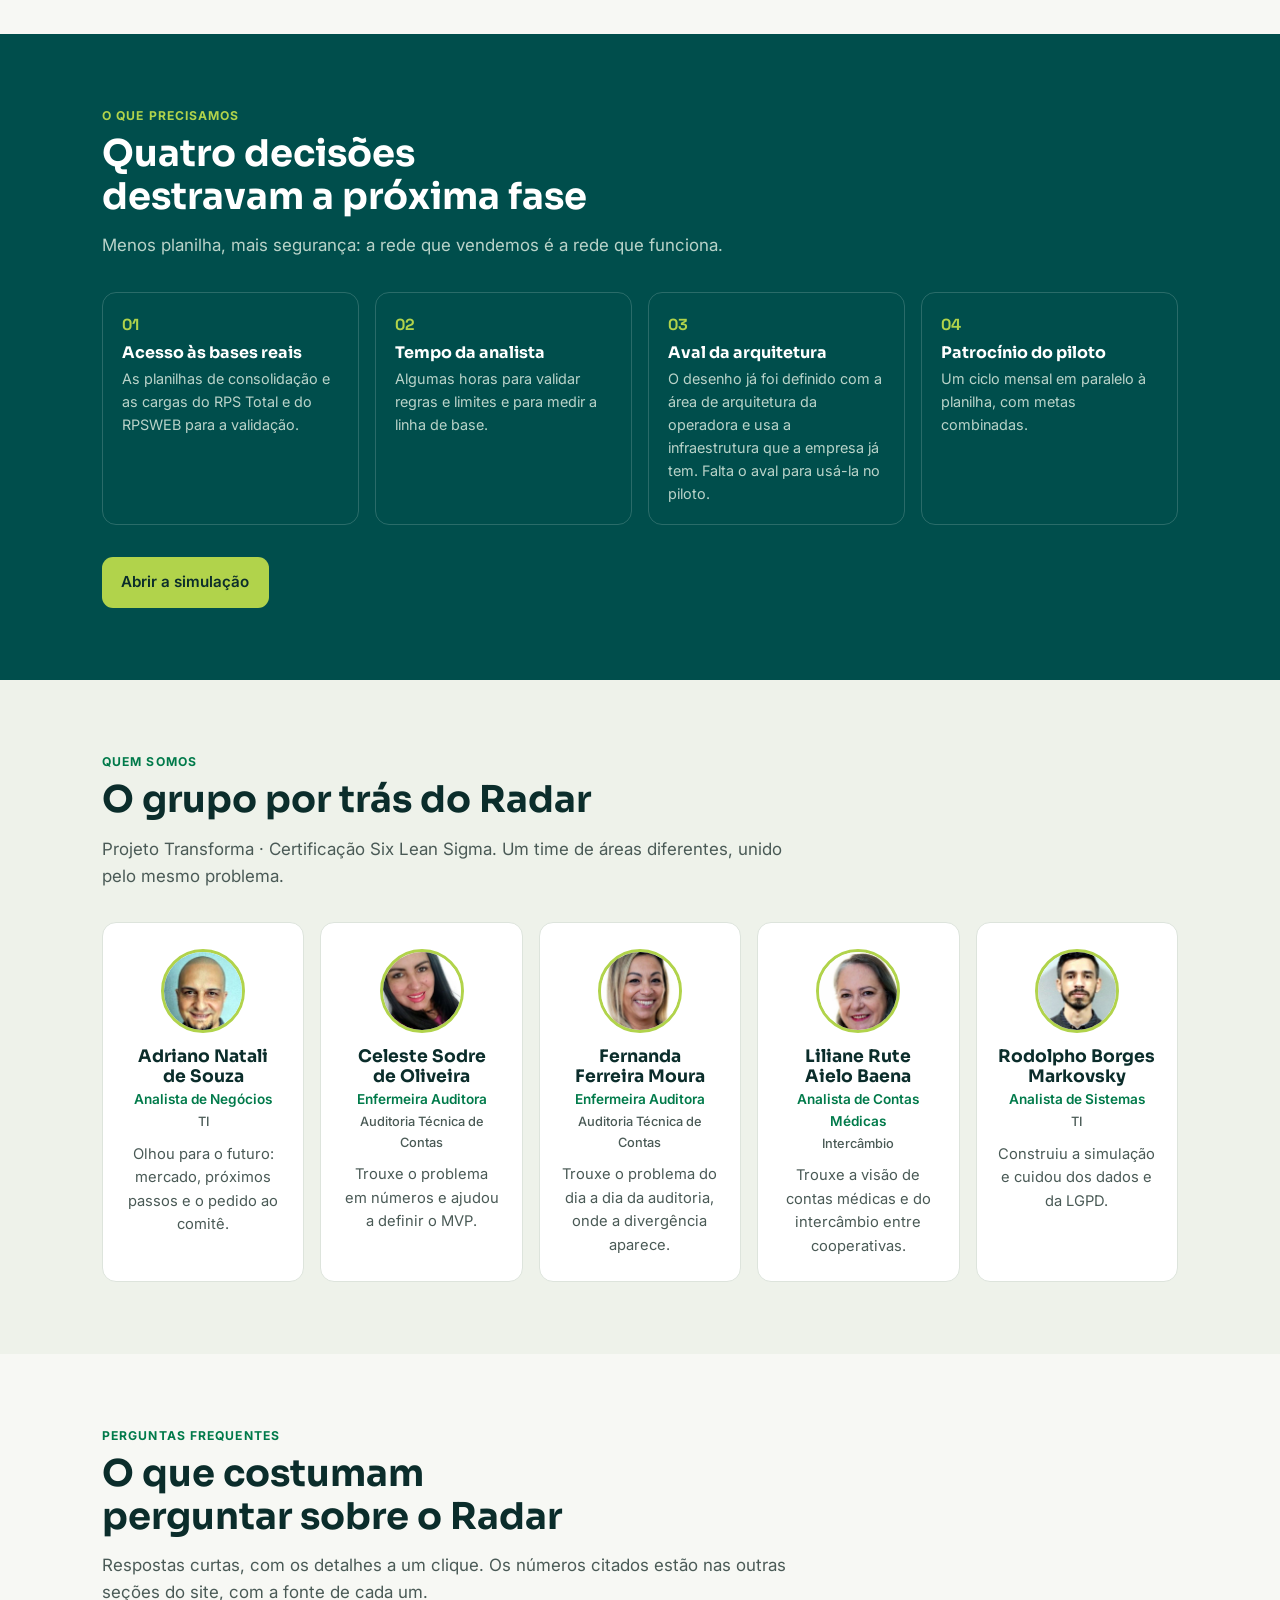
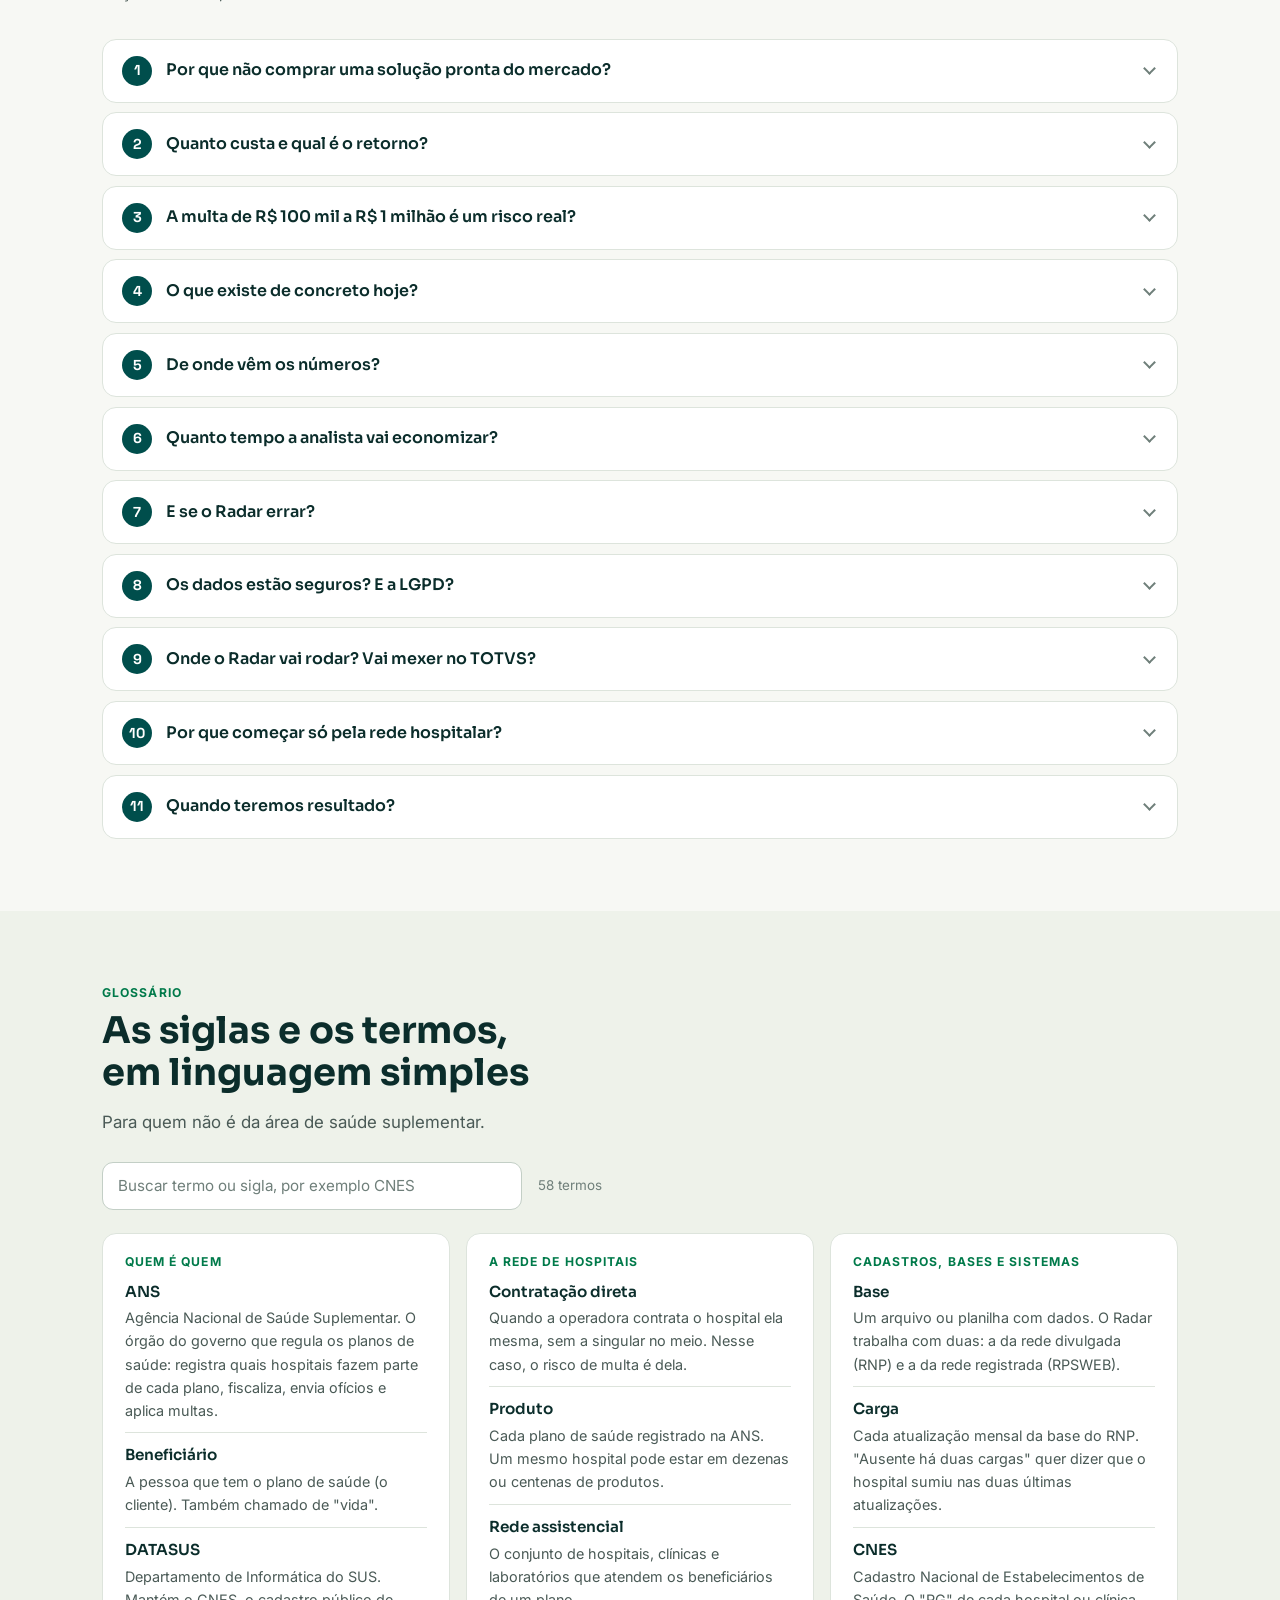
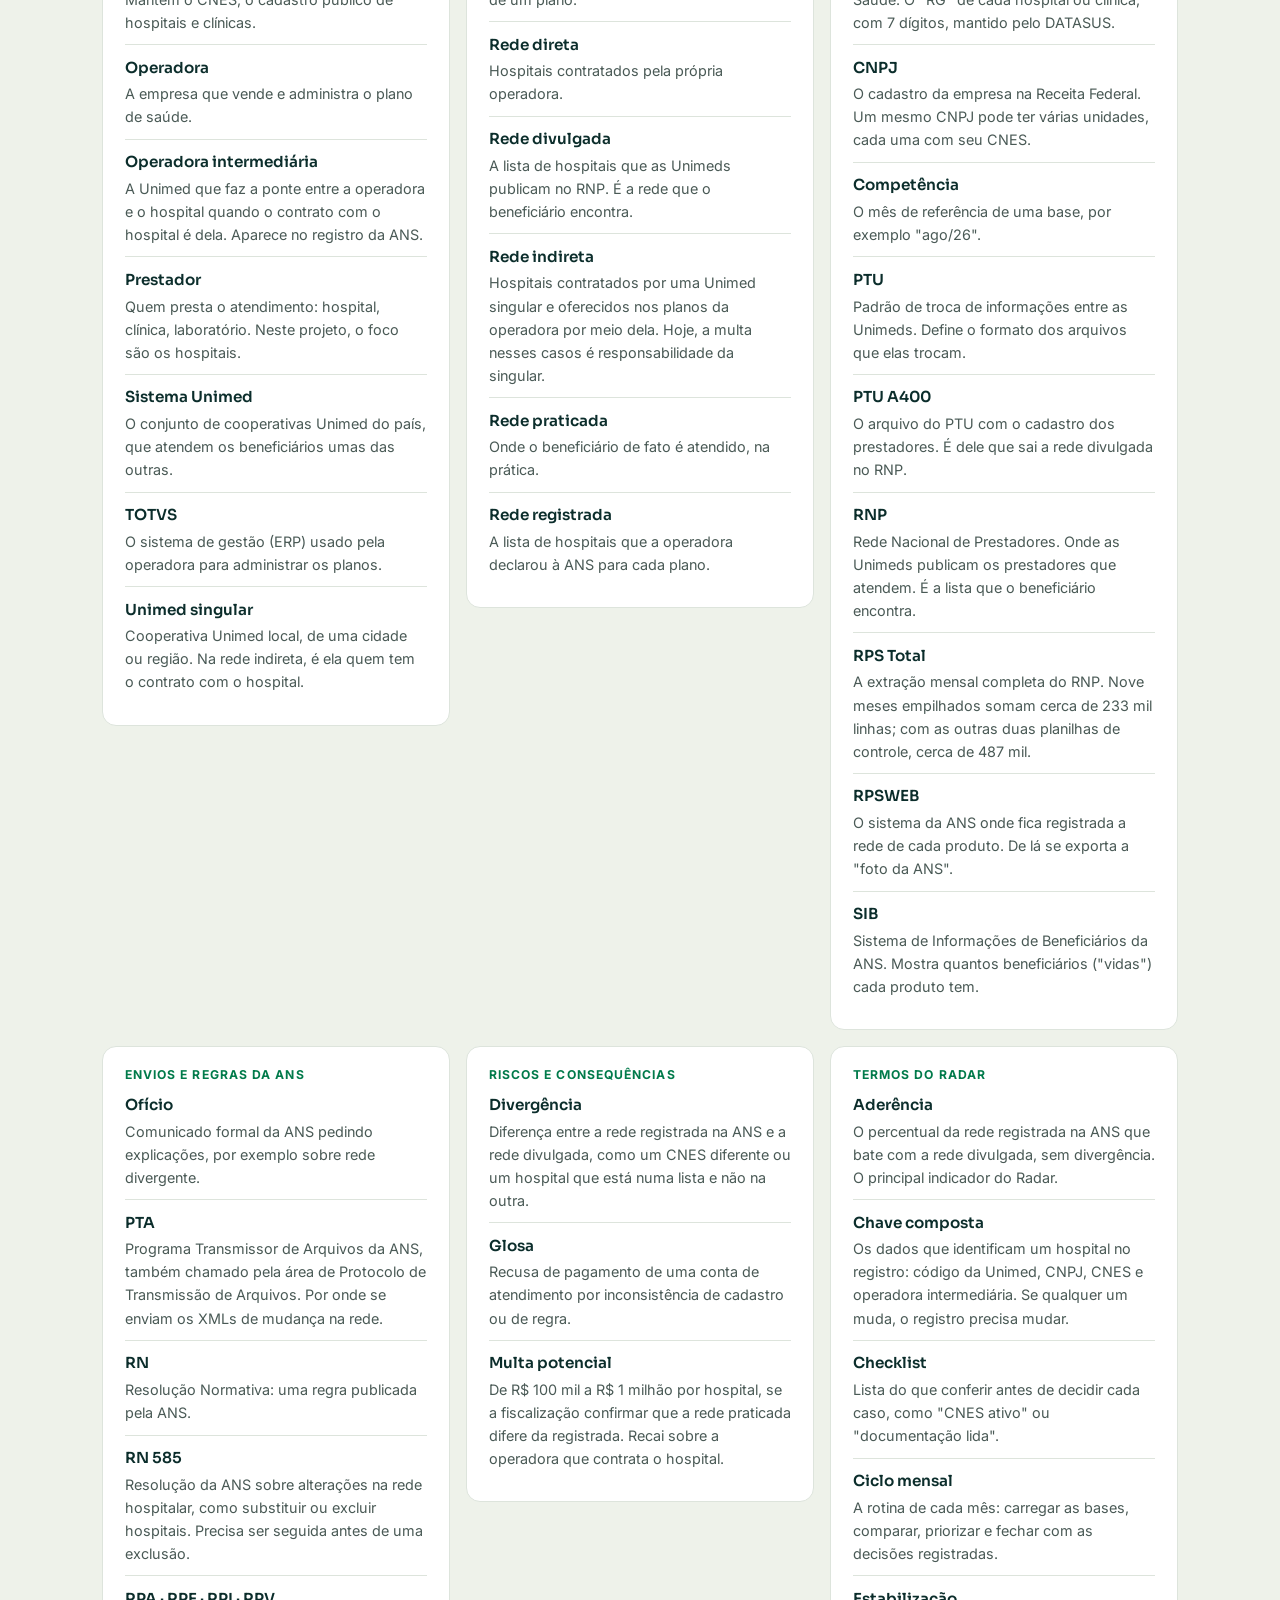
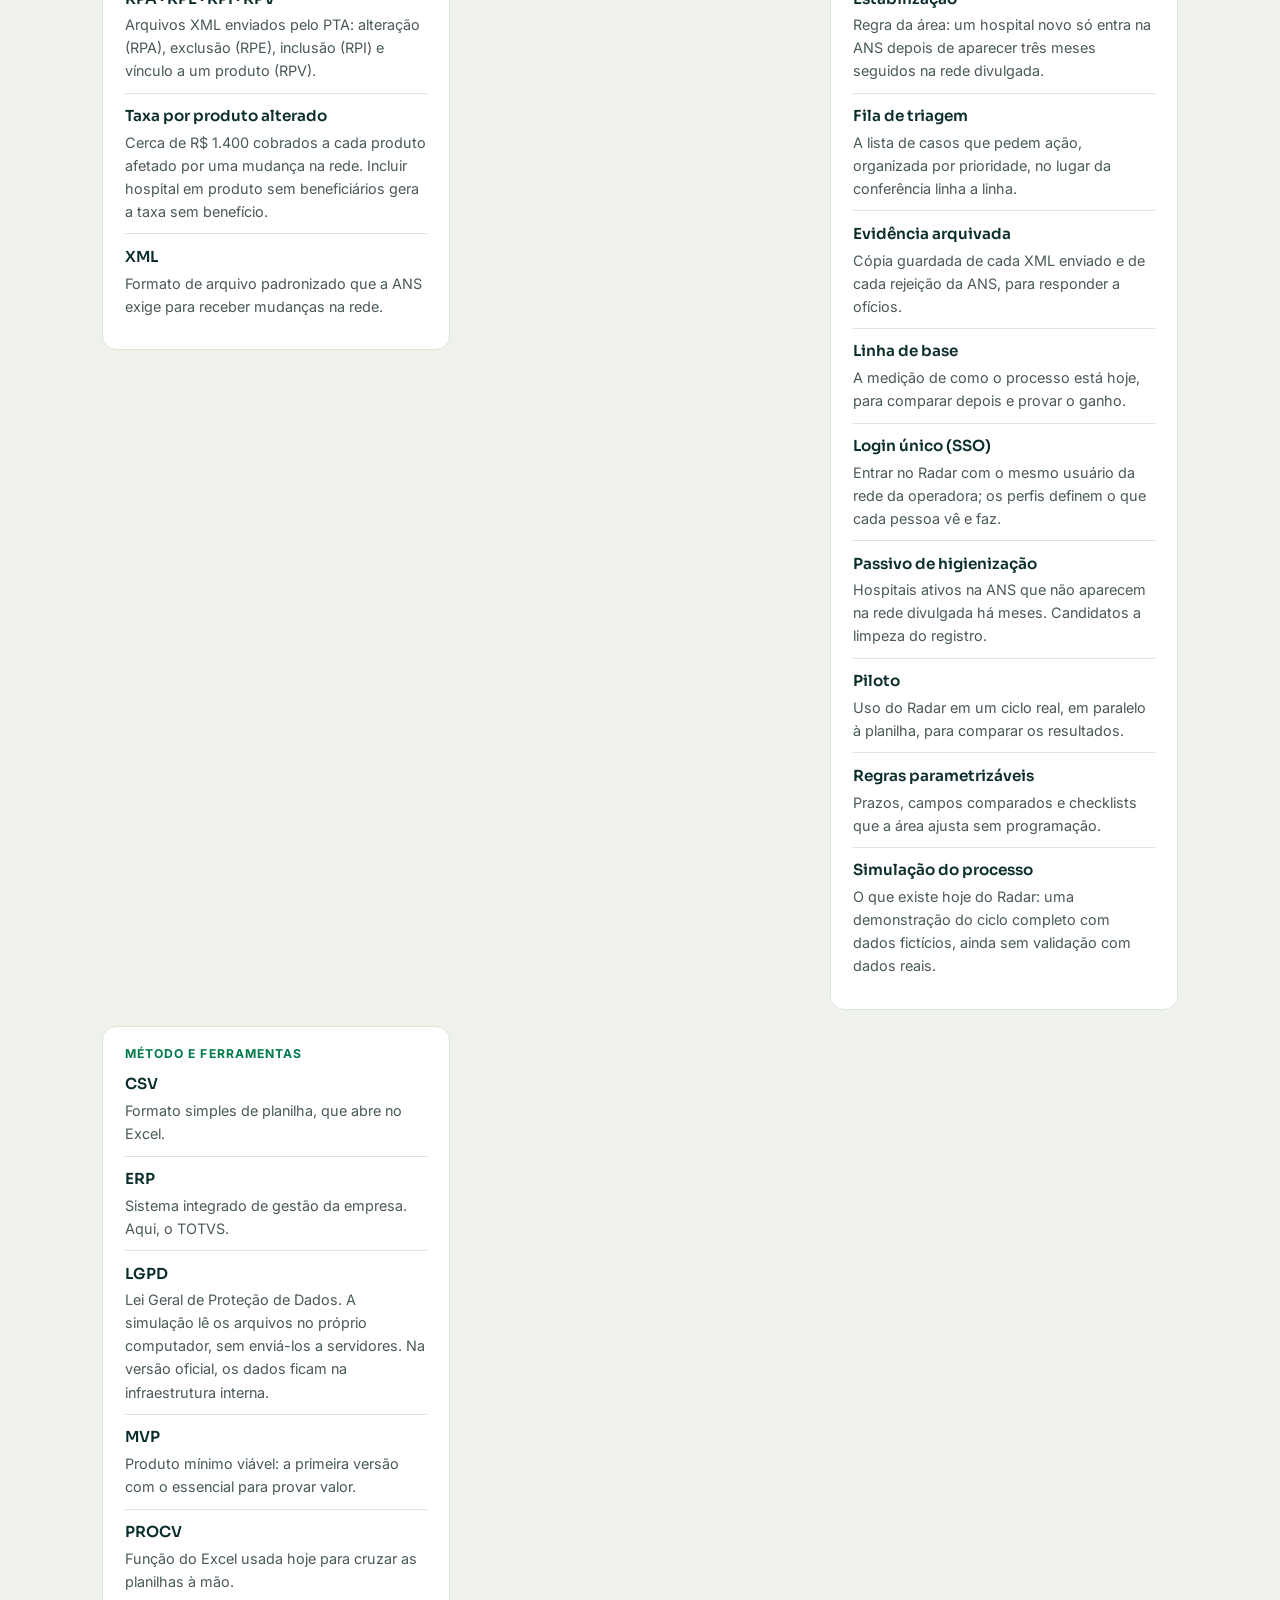
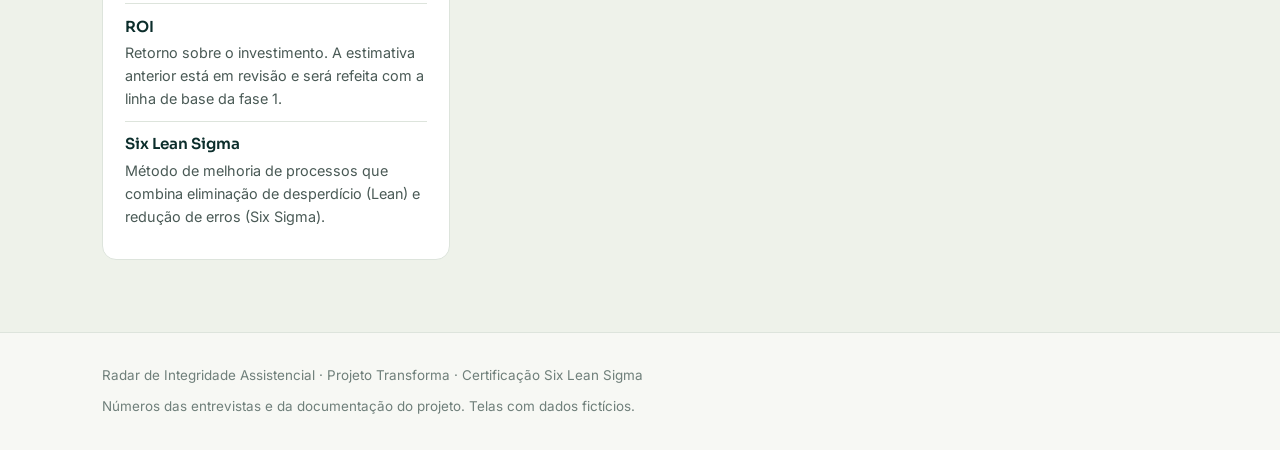
==== commit 33e3ffa0: "Quem somos: integrantes reais com fotos Co-Authored-By: Claude Opus 5.5 <noreply@anthropic.com> Clau" ====
--- a/index.html
+++ b/index.html
@@ -355,52 +355,42 @@
     </div>
   </section>
 
-  <!-- Quem somos: CONTEÚDO DE EXEMPLO. Troque os cinco cartões abaixo pelos dados reais do grupo. -->
+  <!-- Quem somos: integrantes reais. Fotos em img/equipe (480x480). -->
   <section class="sec alt" id="equipe" aria-labelledby="h-equipe">
     <div class="wrap">
       <p class="kicker reveal">Quem somos</p>
       <h2 class="reveal" id="h-equipe">O grupo por trás do Radar</h2>
       <p class="lead reveal">Projeto Transforma · Certificação Six Lean Sigma. Um time de áreas diferentes, unido pelo mesmo problema.</p>
       <div class="grid team">
-        <!-- Integrante 1: troque iniciais, nome, papel e frase. Para usar foto, troque o <span class="avatar"> por
-             <img class="avatar" src="img/equipe/1.jpg" alt="Foto de NOME"> e coloque a foto quadrada na pasta img/equipe. -->
         <article class="card member reveal">
-          <span class="avatar" aria-hidden="true">N1</span>
-          <h3>Nome do integrante 1</h3>
-          <p class="role">Cargo · Área</p>
-          <p>Uma frase sobre o que trouxe ao projeto.</p>
+          <img class="avatar" src="img/equipe/adriano.jpg" alt="Foto de Adriano" width="84" height="84" loading="lazy">
+          <h3>Adriano Natali de Souza</h3>
+          <p class="role">Analista de Negócios<span class="area">TI</span></p>
+          <p>Olhou para o futuro: mercado, próximos passos e o pedido ao comitê.</p>
         </article>
-        <!-- Integrante 2: troque iniciais, nome, papel e frase. Para usar foto, troque o <span class="avatar"> por
-             <img class="avatar" src="img/equipe/2.jpg" alt="Foto de NOME"> e coloque a foto quadrada na pasta img/equipe. -->
         <article class="card member reveal">
-          <span class="avatar" aria-hidden="true">N2</span>
-          <h3>Nome do integrante 2</h3>
-          <p class="role">Cargo · Área</p>
-          <p>Uma frase sobre o que trouxe ao projeto.</p>
+          <img class="avatar" src="img/equipe/celeste.jpg" alt="Foto de Celeste" width="84" height="84" loading="lazy">
+          <h3>Celeste Sodre de Oliveira</h3>
+          <p class="role">Enfermeira Auditora<span class="area">Auditoria Técnica de Contas</span></p>
+          <p>Trouxe o problema em números e ajudou a definir o MVP.</p>
         </article>
-        <!-- Integrante 3: troque iniciais, nome, papel e frase. Para usar foto, troque o <span class="avatar"> por
-             <img class="avatar" src="img/equipe/3.jpg" alt="Foto de NOME"> e coloque a foto quadrada na pasta img/equipe. -->
         <article class="card member reveal">
-          <span class="avatar" aria-hidden="true">N3</span>
-          <h3>Nome do integrante 3</h3>
-          <p class="role">Cargo · Área</p>
-          <p>Uma frase sobre o que trouxe ao projeto.</p>
+          <img class="avatar" src="img/equipe/fernanda.jpg" alt="Foto de Fernanda" width="84" height="84" loading="lazy">
+          <h3>Fernanda Ferreira Moura</h3>
+          <p class="role">Enfermeira Auditora<span class="area">Auditoria Técnica de Contas</span></p>
+          <p>Trouxe o problema do dia a dia da auditoria, onde a divergência aparece.</p>
         </article>
-        <!-- Integrante 4: troque iniciais, nome, papel e frase. Para usar foto, troque o <span class="avatar"> por
-             <img class="avatar" src="img/equipe/4.jpg" alt="Foto de NOME"> e coloque a foto quadrada na pasta img/equipe. -->
+        <article class="card member reveal"> <!-- frase sugerida: confirmar com a Liliane -->
+          <img class="avatar" src="img/equipe/liliane.jpg" alt="Foto de Liliane" width="84" height="84" loading="lazy">
+          <h3>Liliane Rute Aielo Baena</h3>
+          <p class="role">Analista de Contas Médicas<span class="area">Intercâmbio</span></p>
+          <p>Trouxe a visão de contas médicas e do intercâmbio entre cooperativas.</p>
+        </article>
         <article class="card member reveal">
-          <span class="avatar" aria-hidden="true">N4</span>
-          <h3>Nome do integrante 4</h3>
-          <p class="role">Cargo · Área</p>
-          <p>Uma frase sobre o que trouxe ao projeto.</p>
-        </article>
-        <!-- Integrante 5: troque iniciais, nome, papel e frase. Para usar foto, troque o <span class="avatar"> por
-             <img class="avatar" src="img/equipe/5.jpg" alt="Foto de NOME"> e coloque a foto quadrada na pasta img/equipe. -->
-        <article class="card member reveal">
-          <span class="avatar" aria-hidden="true">N5</span>
-          <h3>Nome do integrante 5</h3>
-          <p class="role">Cargo · Área</p>
-          <p>Uma frase sobre o que trouxe ao projeto.</p>
+          <img class="avatar" src="img/equipe/rodolpho.jpg" alt="Foto de Rodolpho" width="84" height="84" loading="lazy">
+          <h3>Rodolpho Borges Markovsky</h3>
+          <p class="role">Analista de Sistemas<span class="area">TI</span></p>
+          <p>Construiu a simulação e cuidou dos dados e da LGPD.</p>
         </article>
       </div>
     </div>
--- a/css/site.css
+++ b/css/site.css
@@ -357,5 +357,6 @@
 .member .avatar { width: 84px; height: 84px; border-radius: 50%; margin: 0 auto .9rem; display: grid; place-items: center; object-fit: cover; background: var(--brand); color: #fff; font: 700 1.5rem var(--f-display); border: 3px solid var(--lime); }
 .member h3 { font-size: 1.08rem; margin: 0 0 .15rem; color: var(--heading); }
 .member .role { margin: 0 0 .6rem; font-size: .85rem; font-weight: 600; color: var(--accent-ink); }
+.member .area { display: block; font-weight: 500; color: var(--ink-2); font-size: .8rem; margin-top: .1rem; }
 .member p:last-child { margin: 0; font-size: .92rem; color: var(--ink-2); }
-@media (max-width: 760px) { .team { grid-template-columns: 1fr 1fr; gap: .7rem; } .member { padding: 1.1rem .8rem; } .member .avatar { width: 64px; height: 64px; font-size: 1.15rem; } .member p:last-child { font-size: .84rem; } .member:last-child:nth-child(odd) { grid-column: 1 / -1; } }
+@media (max-width: 760px) { .team { grid-template-columns: repeat(4, 1fr); gap: .7rem; } .team .member { grid-column: span 2; } .member { padding: 1.1rem .8rem; } .member .avatar { width: 64px; height: 64px; font-size: 1.15rem; } .member p:last-child { font-size: .84rem; } .team .member:last-child:nth-child(odd) { grid-column: 2 / span 2; } }
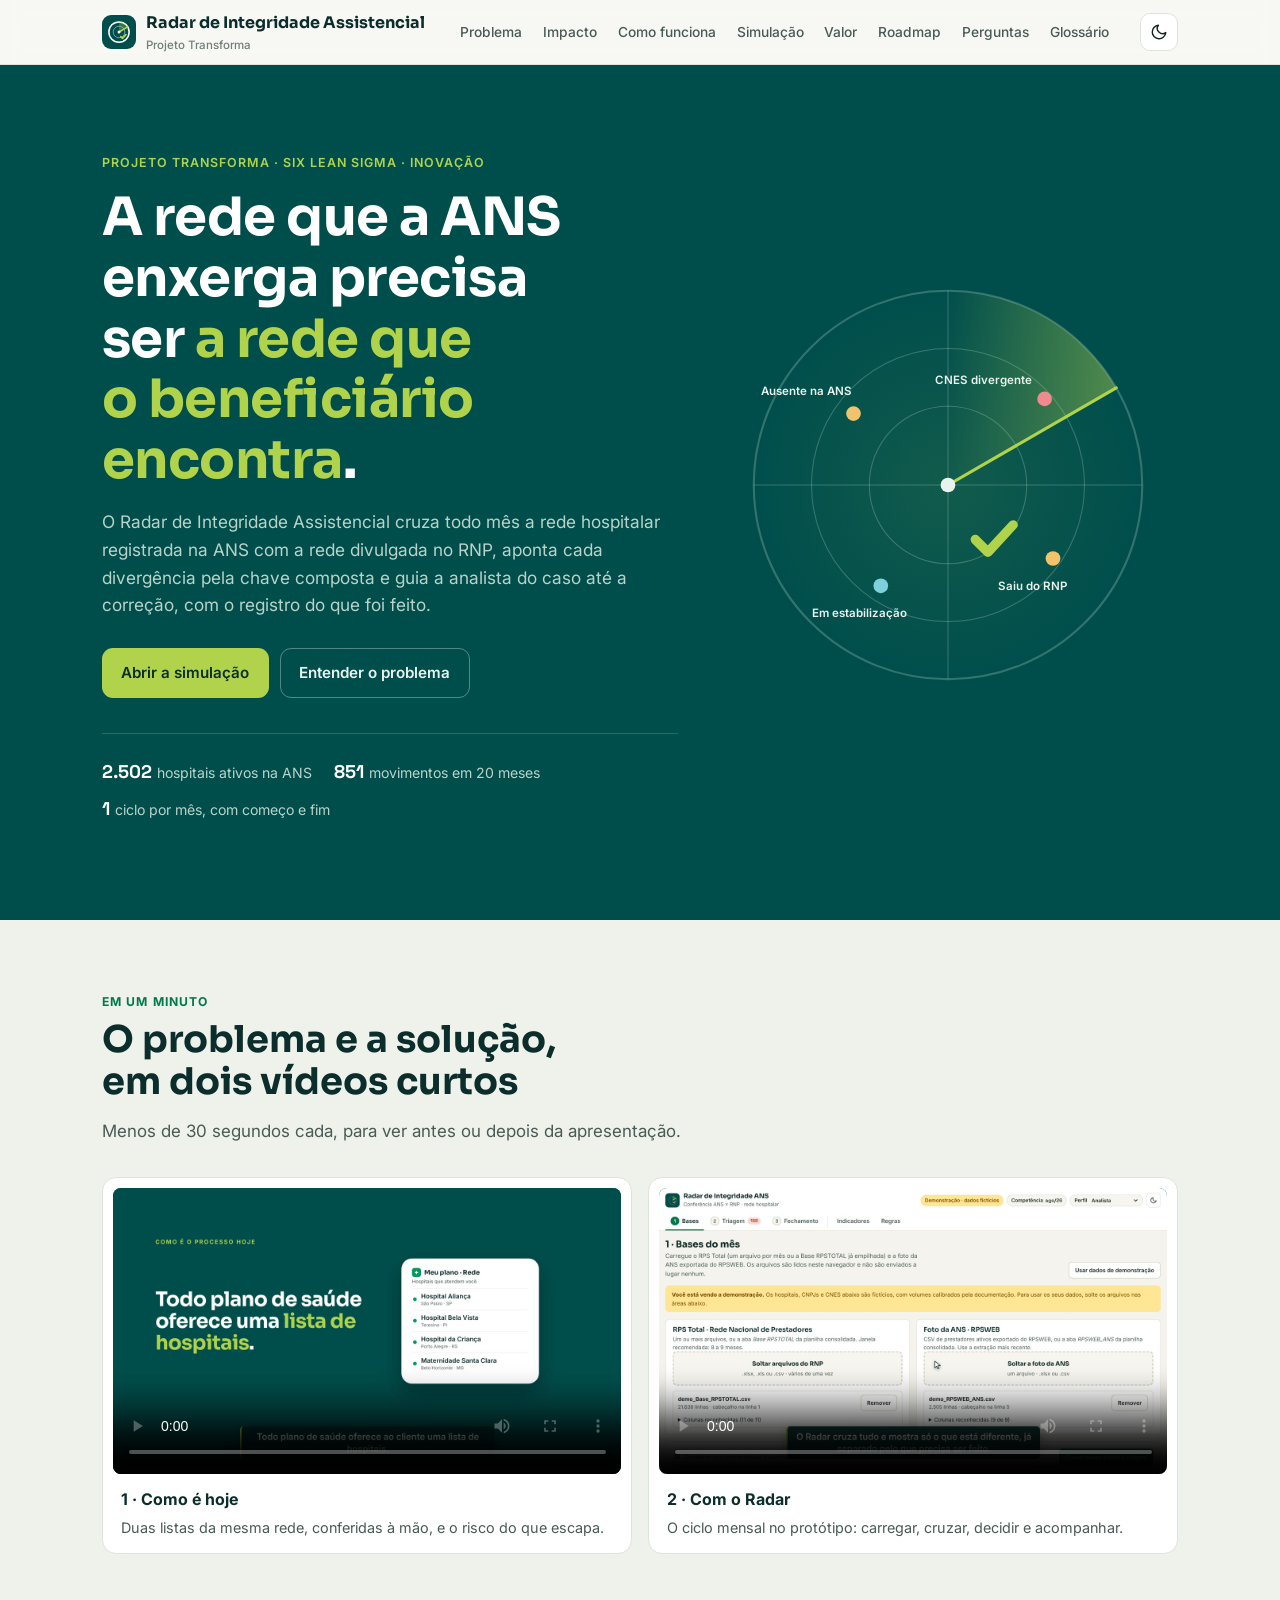
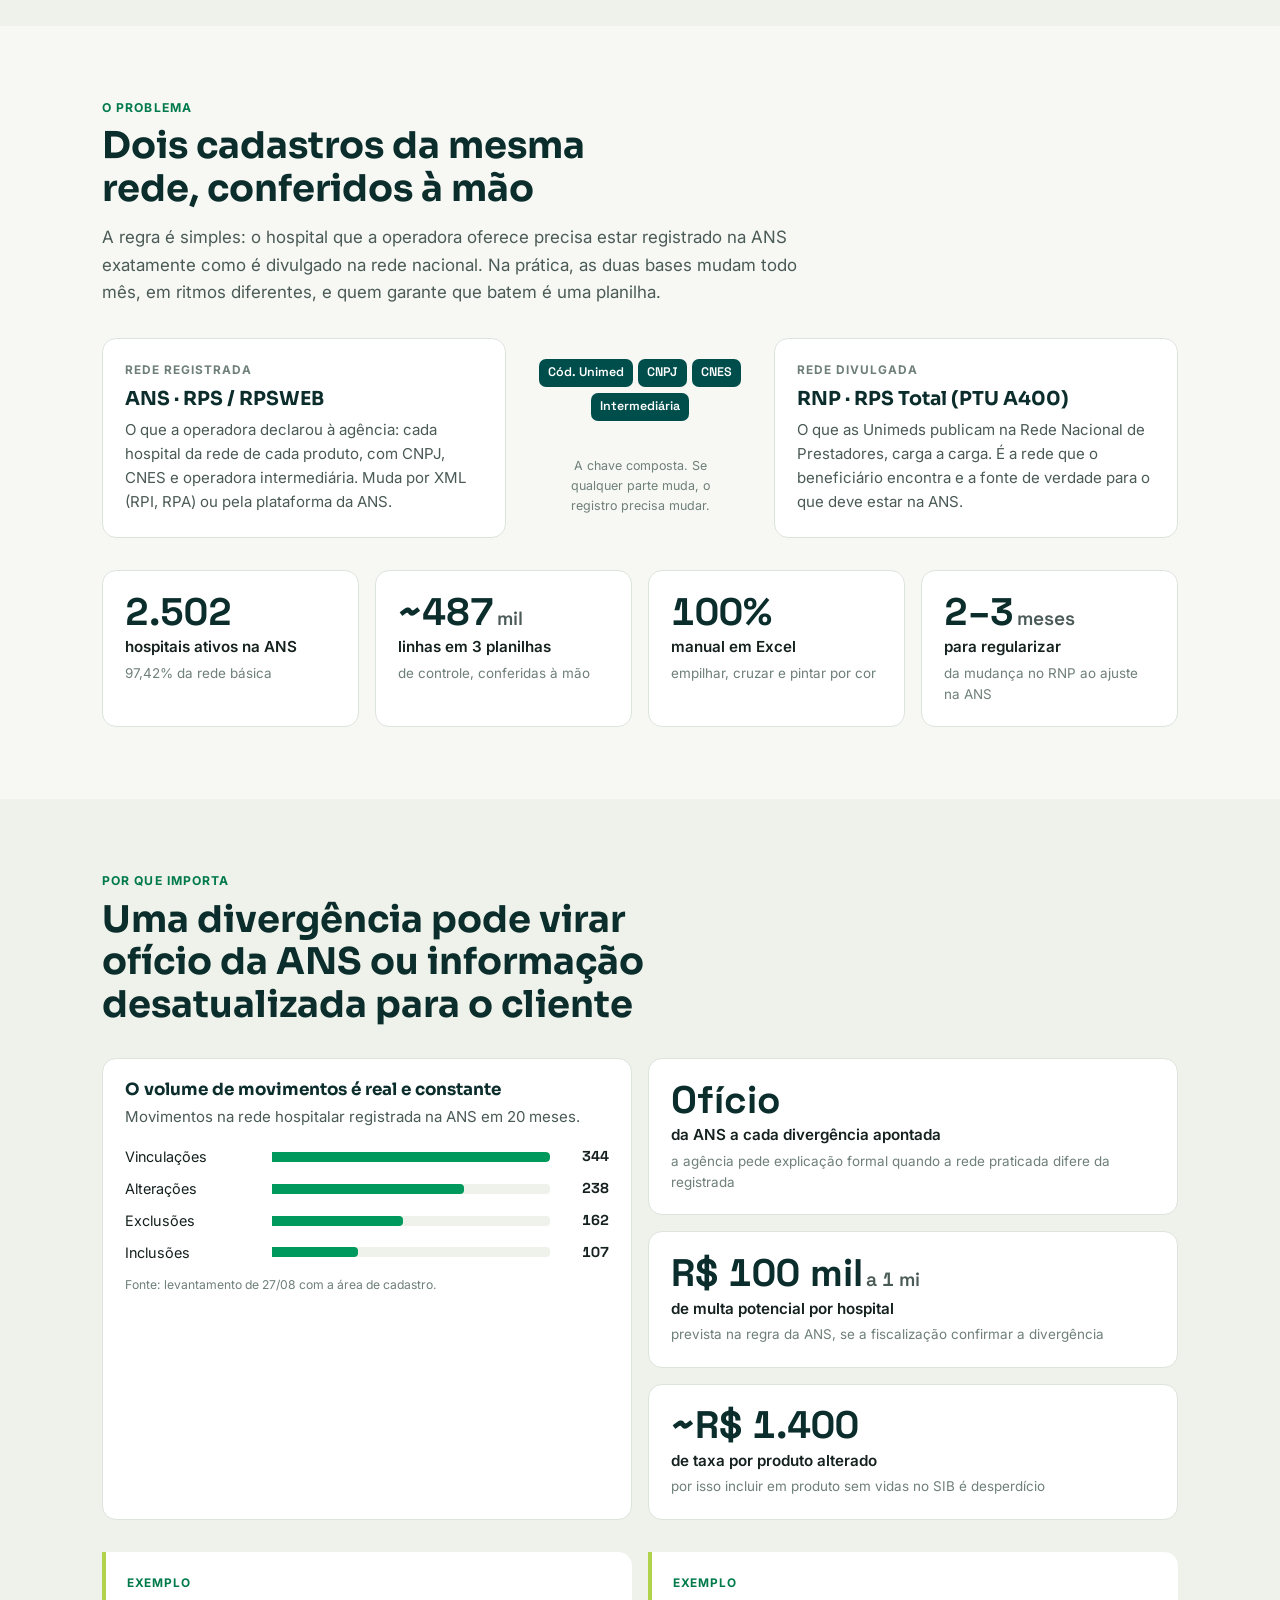
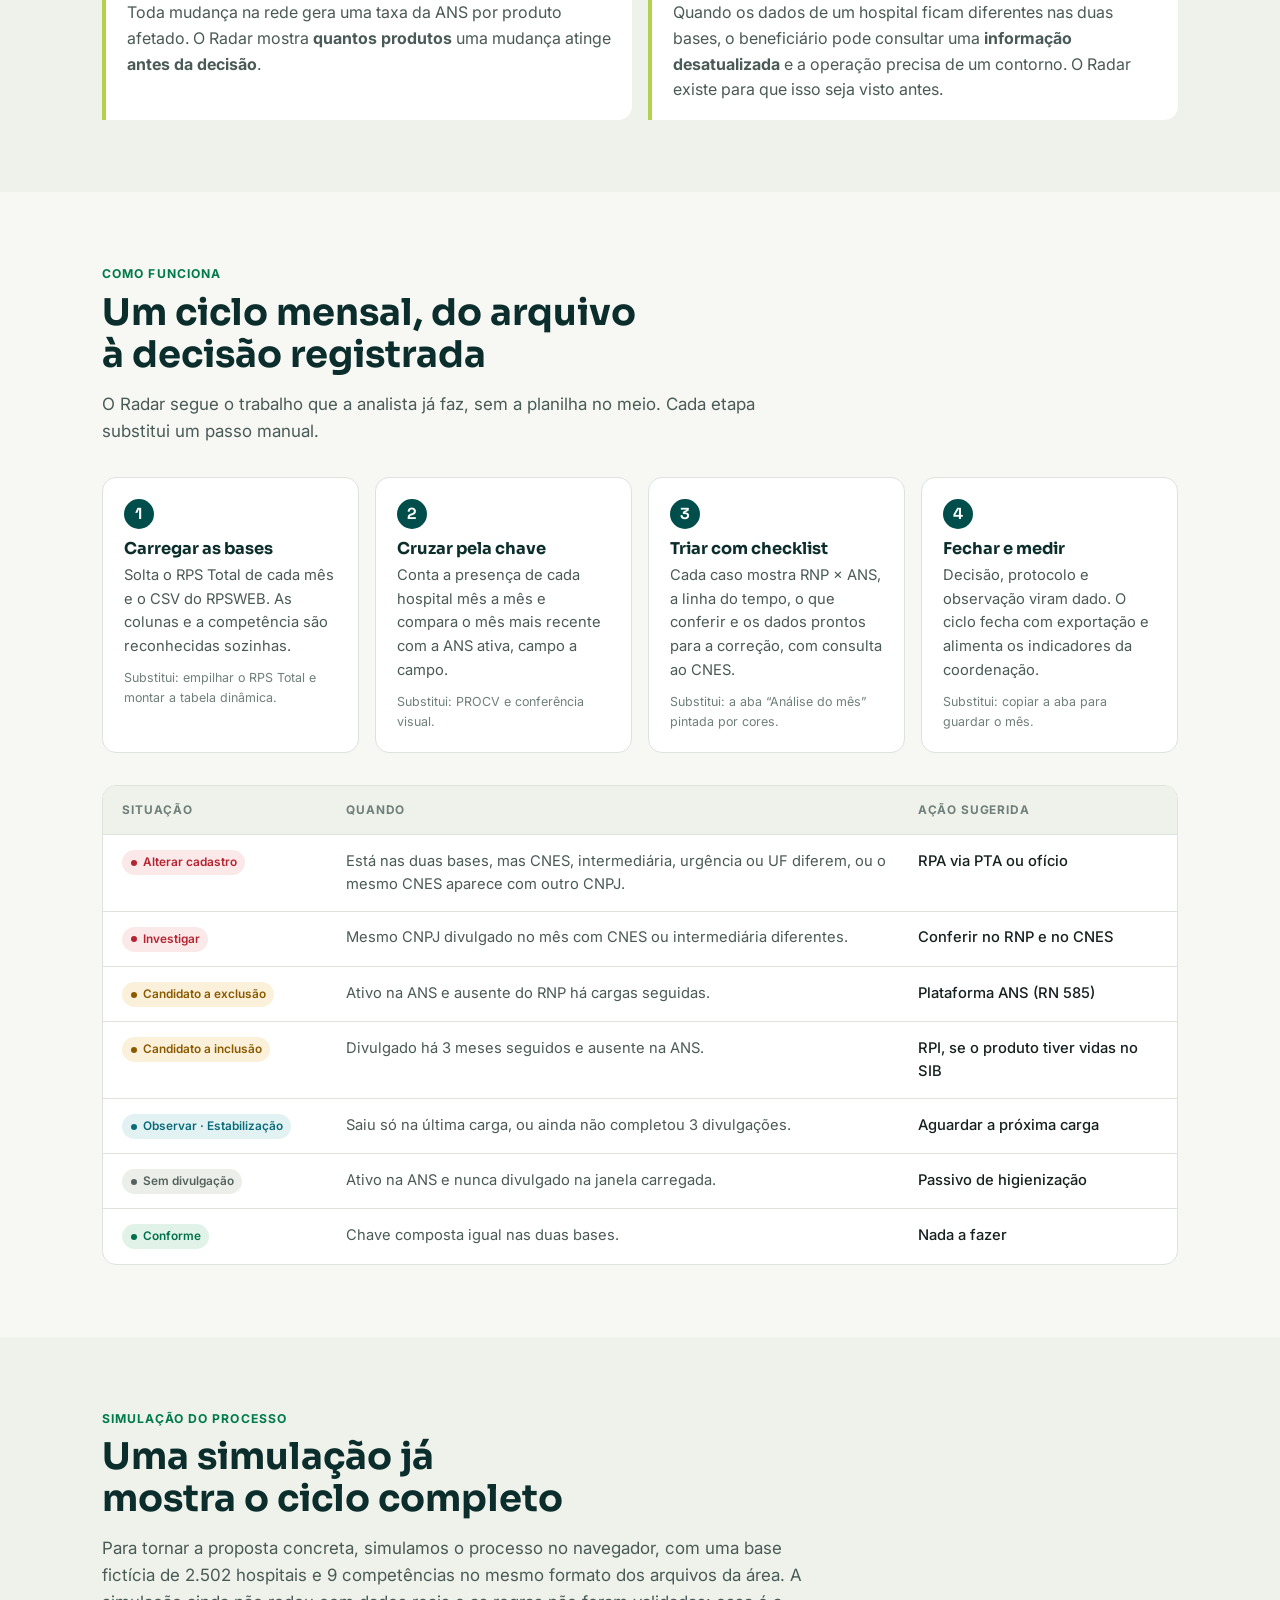
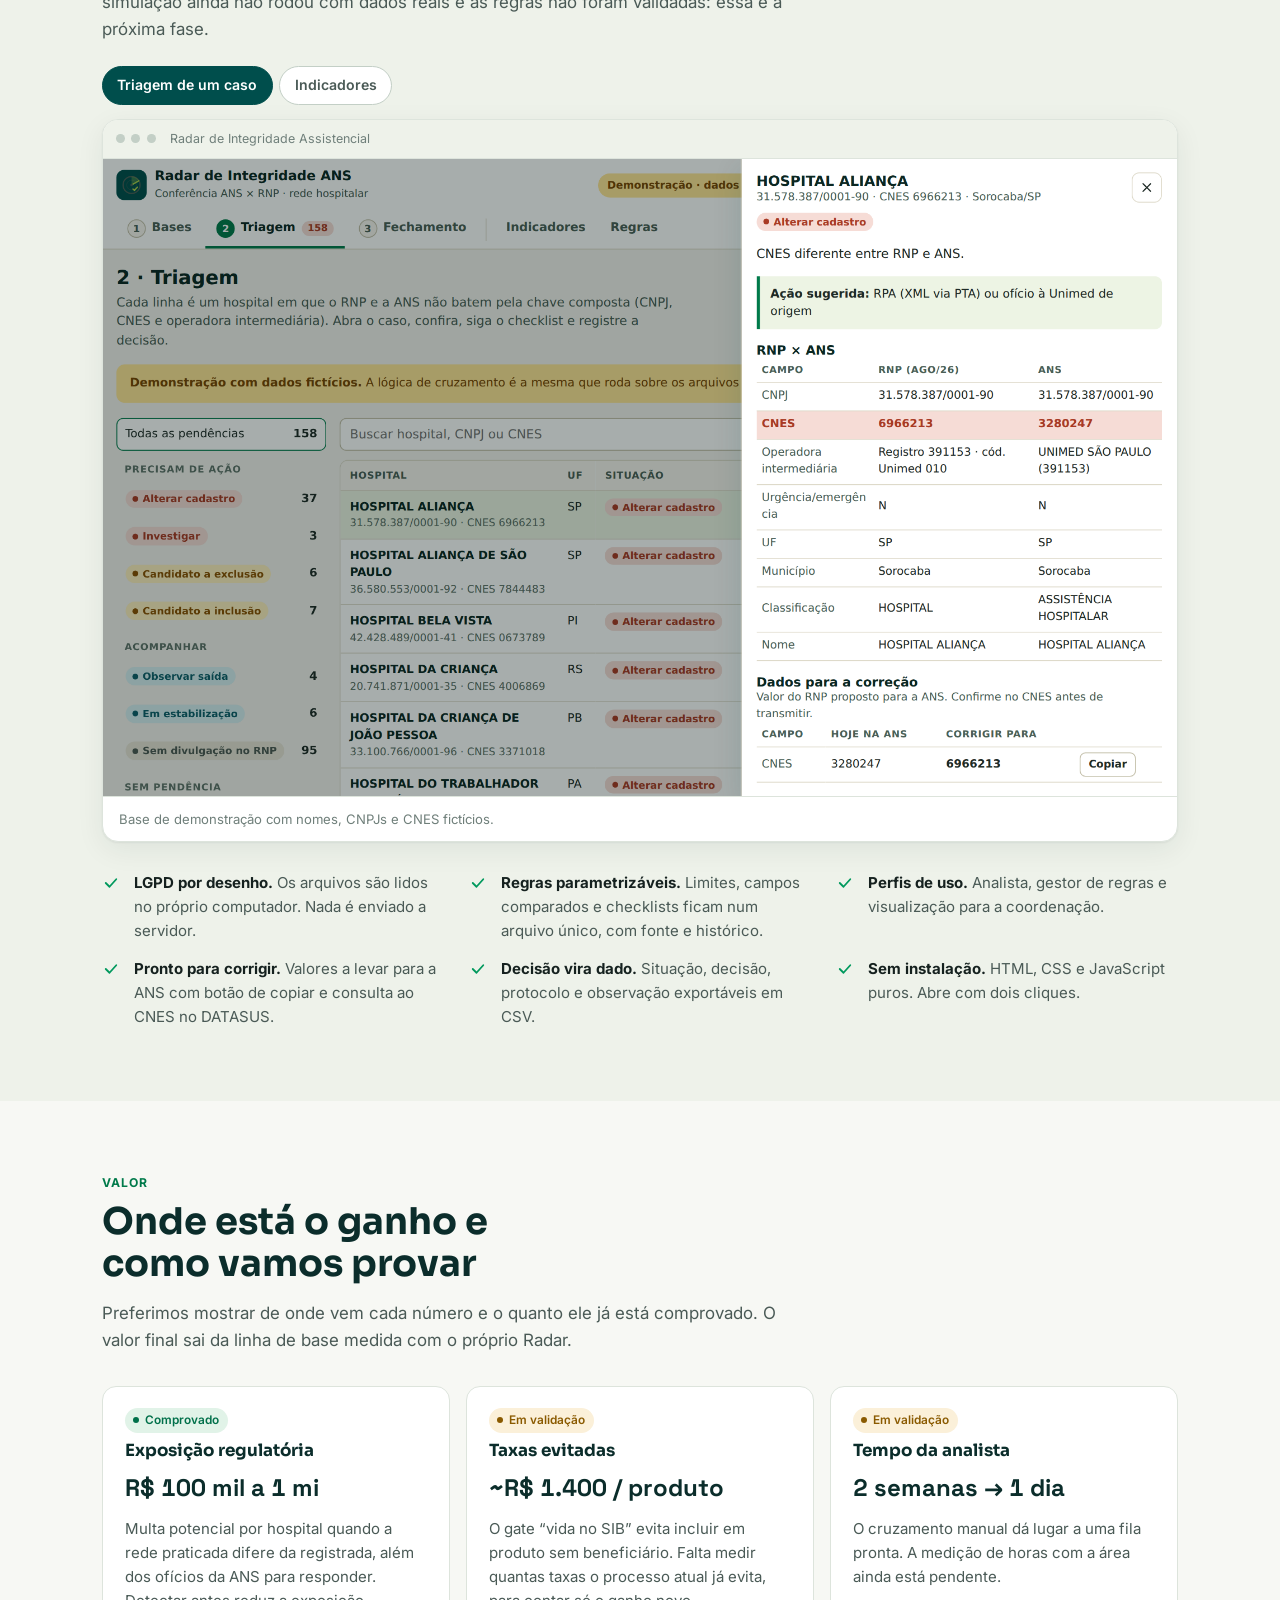
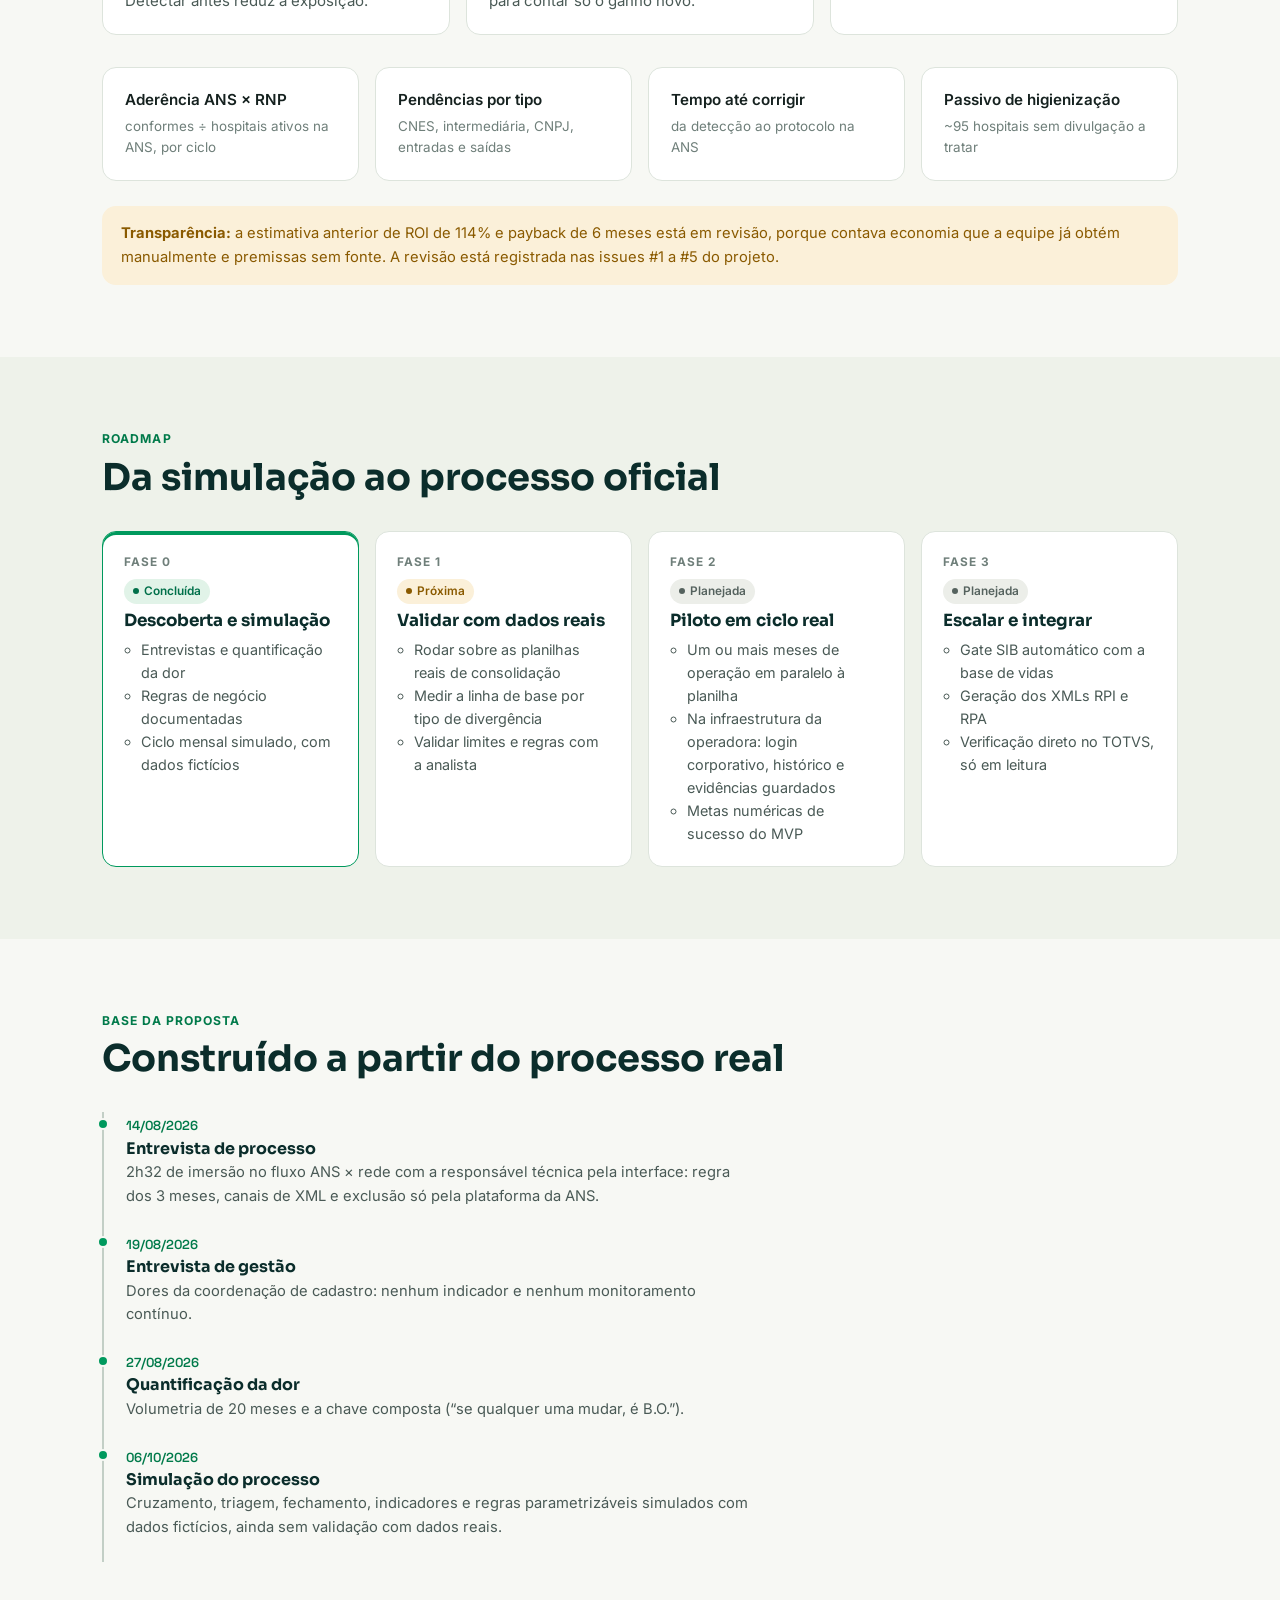
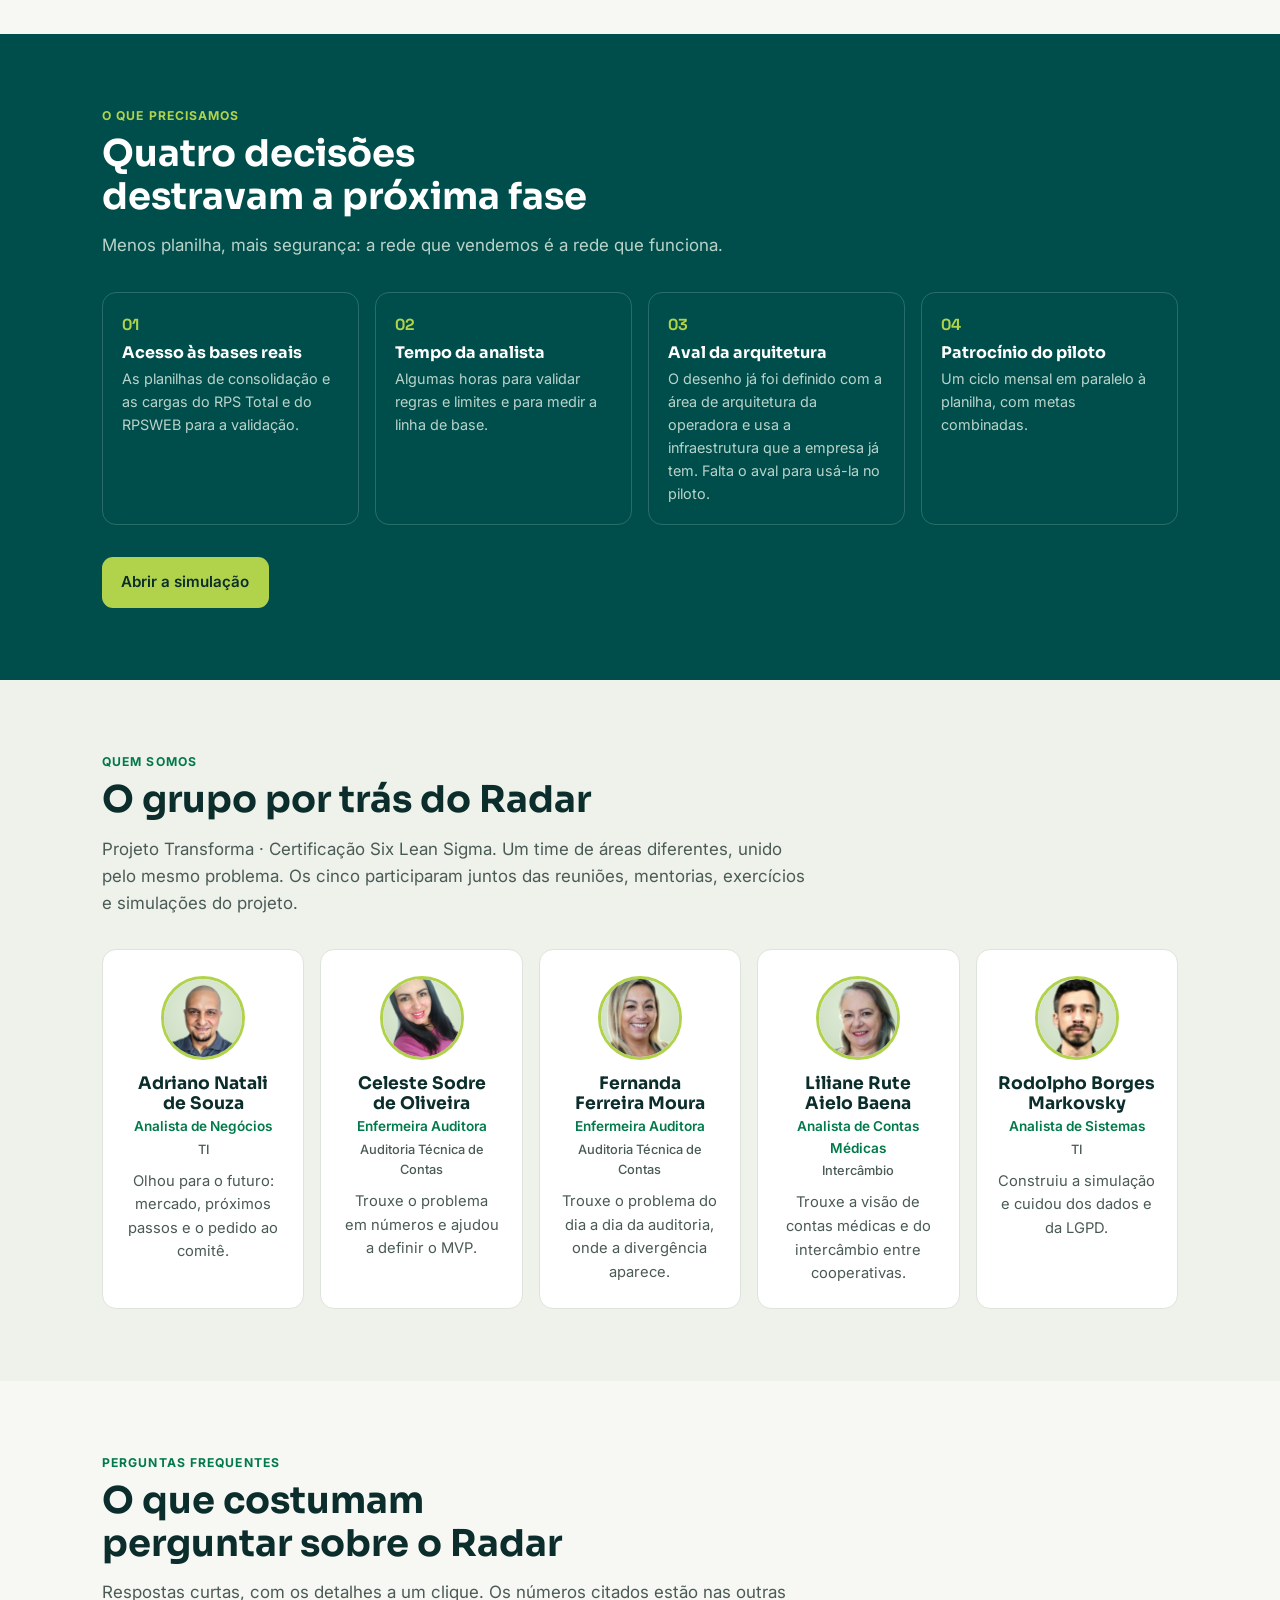
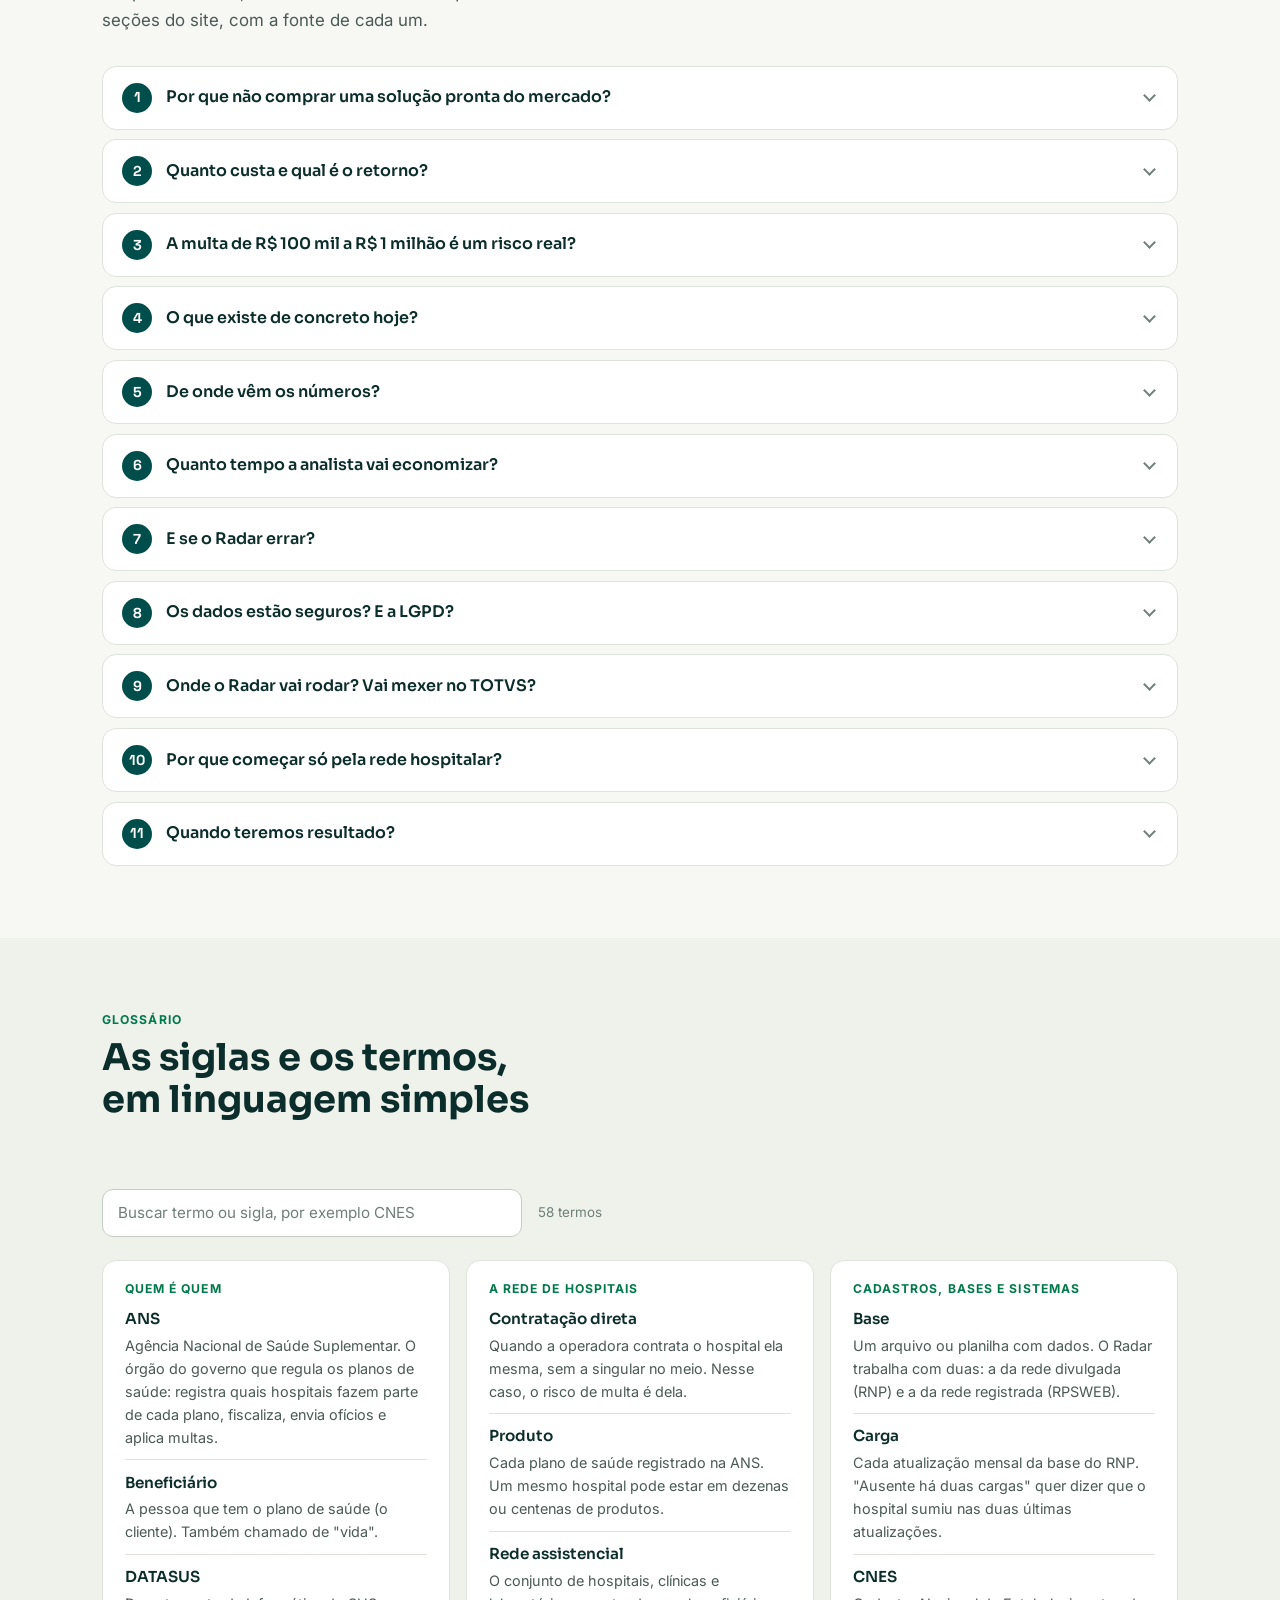
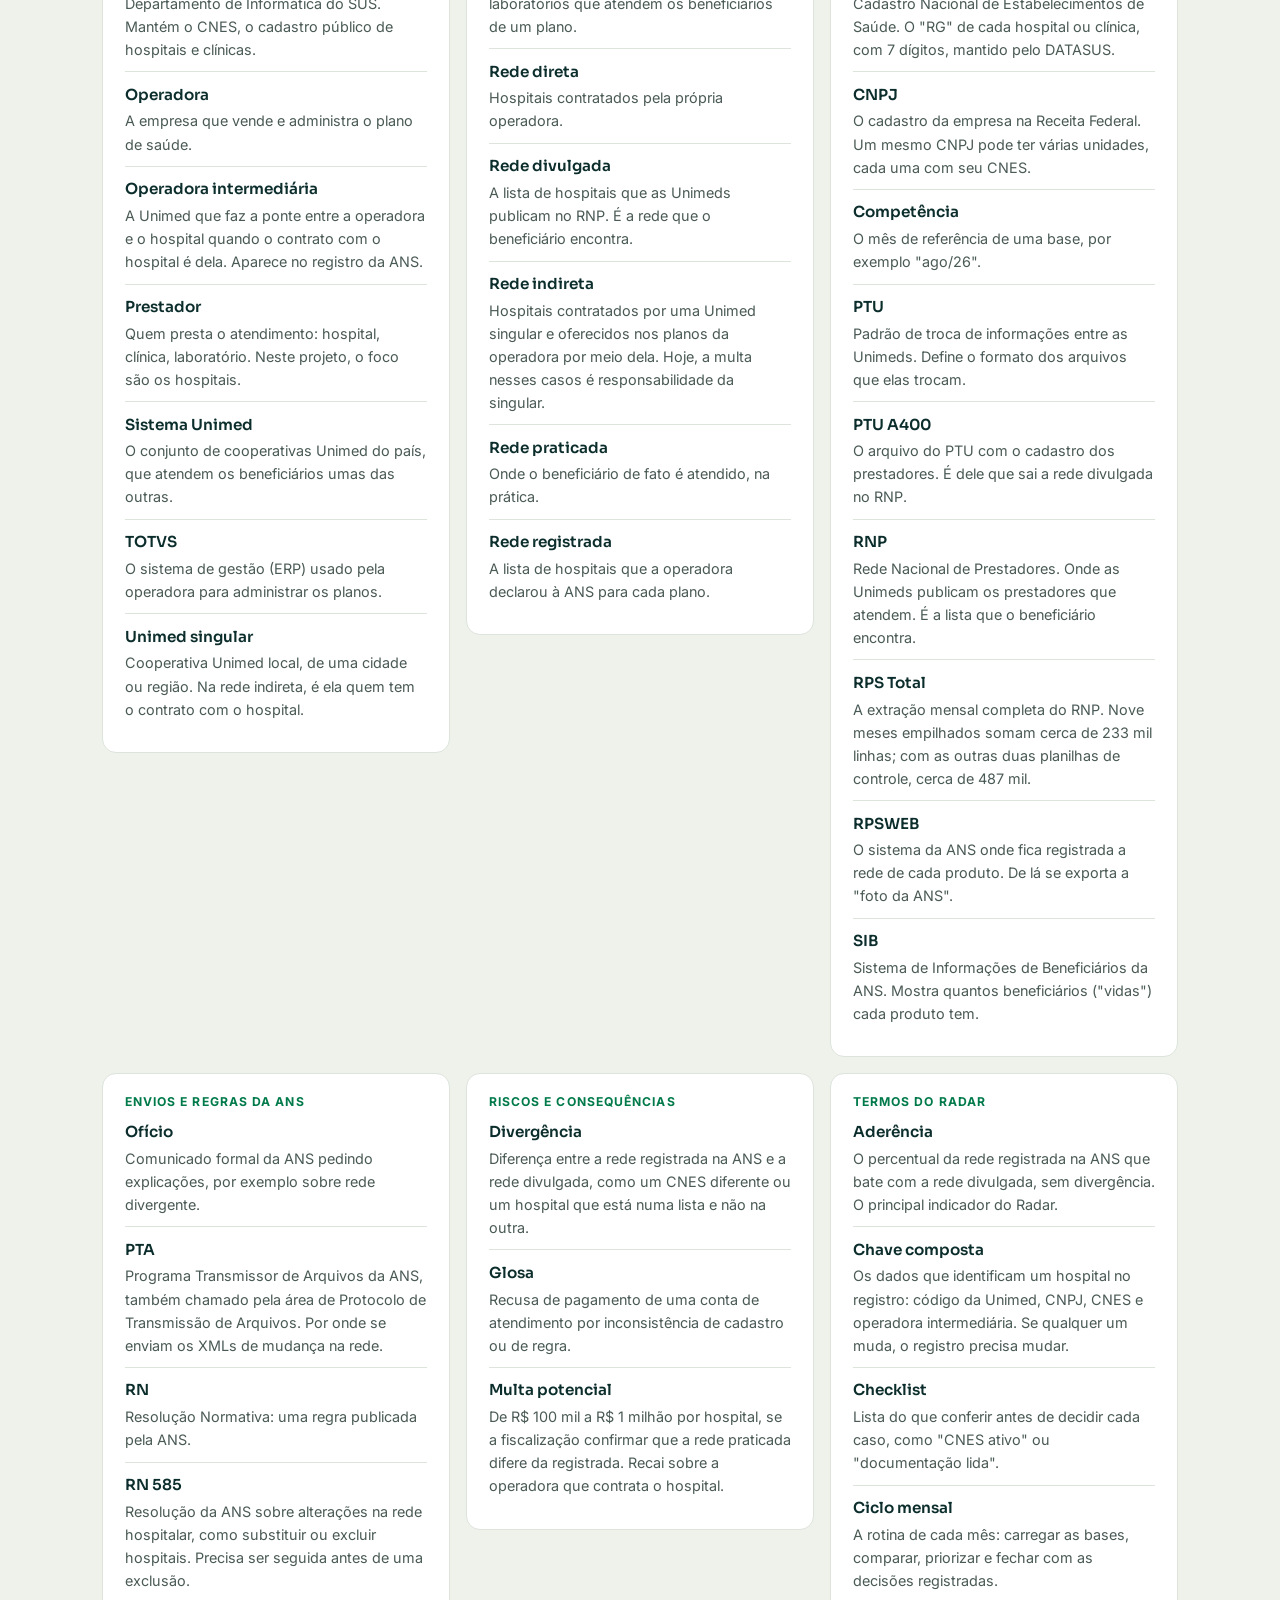
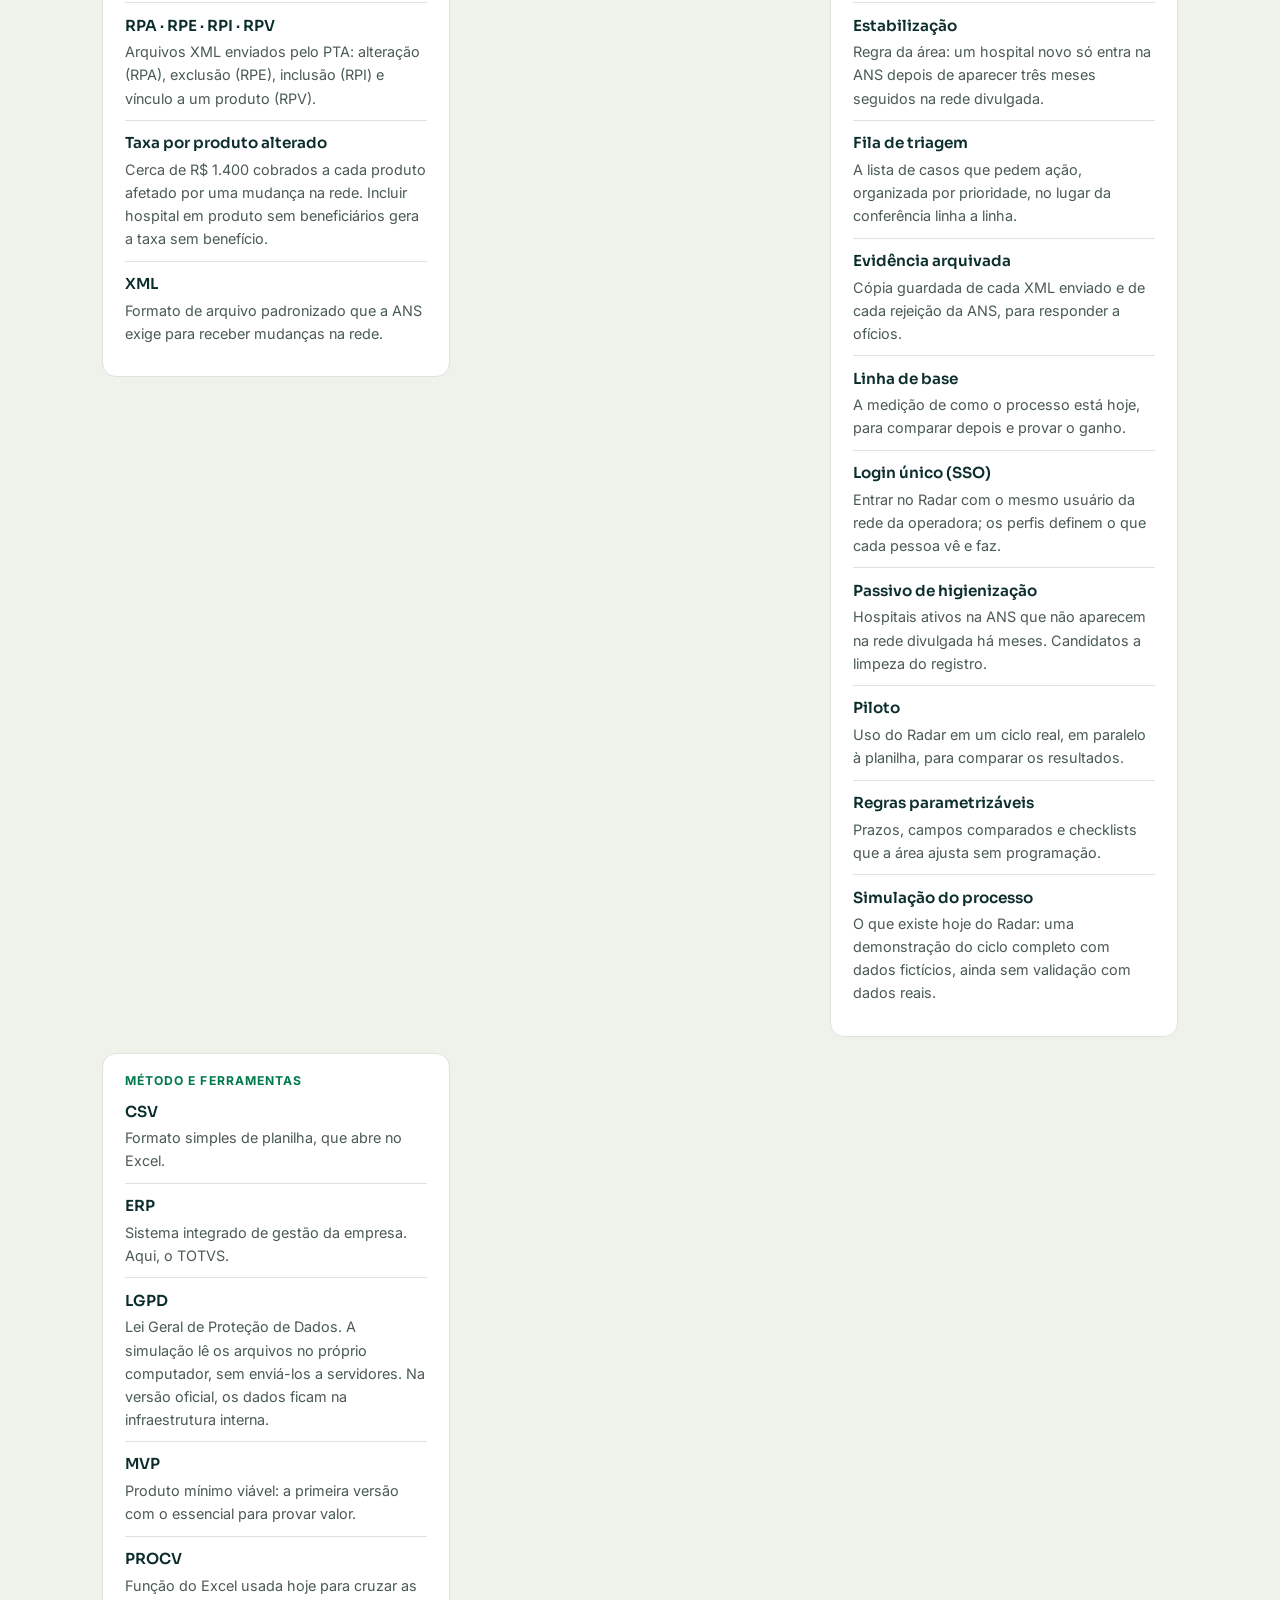
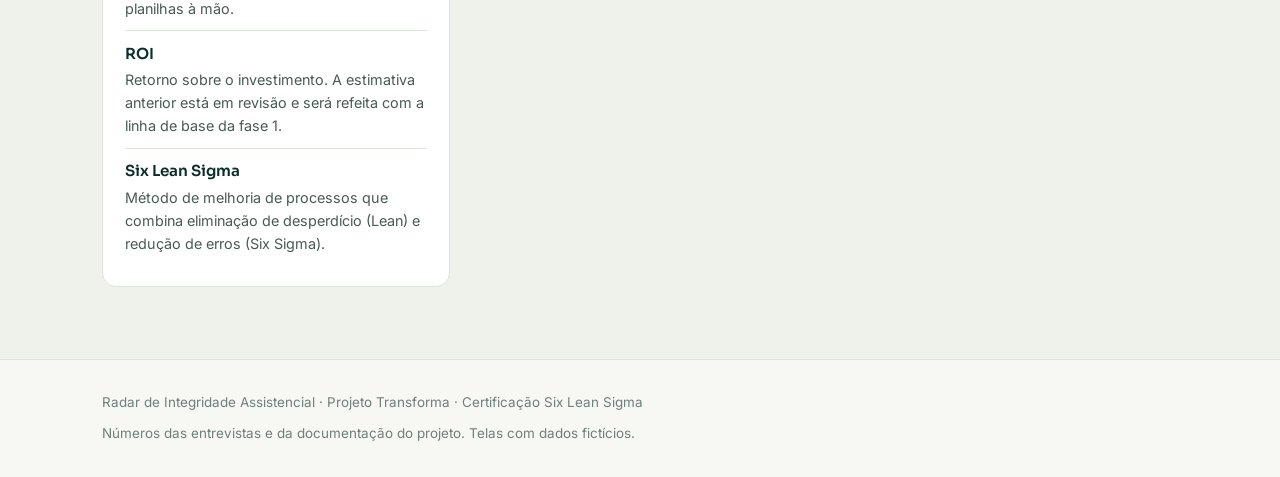
==== commit bb872ac8: "Quem somos: fotos padronizadas e participação do grupo Co-Authored-By: Claude Opus 5.5 <noreply@anth" ====
--- a/index.html
+++ b/index.html
@@ -360,7 +360,7 @@
     <div class="wrap">
       <p class="kicker reveal">Quem somos</p>
       <h2 class="reveal" id="h-equipe">O grupo por trás do Radar</h2>
-      <p class="lead reveal">Projeto Transforma · Certificação Six Lean Sigma. Um time de áreas diferentes, unido pelo mesmo problema.</p>
+      <p class="lead reveal">Projeto Transforma · Certificação Six Lean Sigma. Um time de áreas diferentes, unido pelo mesmo problema. Os cinco participaram juntos das reuniões, mentorias, exercícios e simulações do projeto.</p>
       <div class="grid team">
         <article class="card member reveal">
           <img class="avatar" src="img/equipe/adriano.jpg" alt="Foto de Adriano" width="84" height="84" loading="lazy">
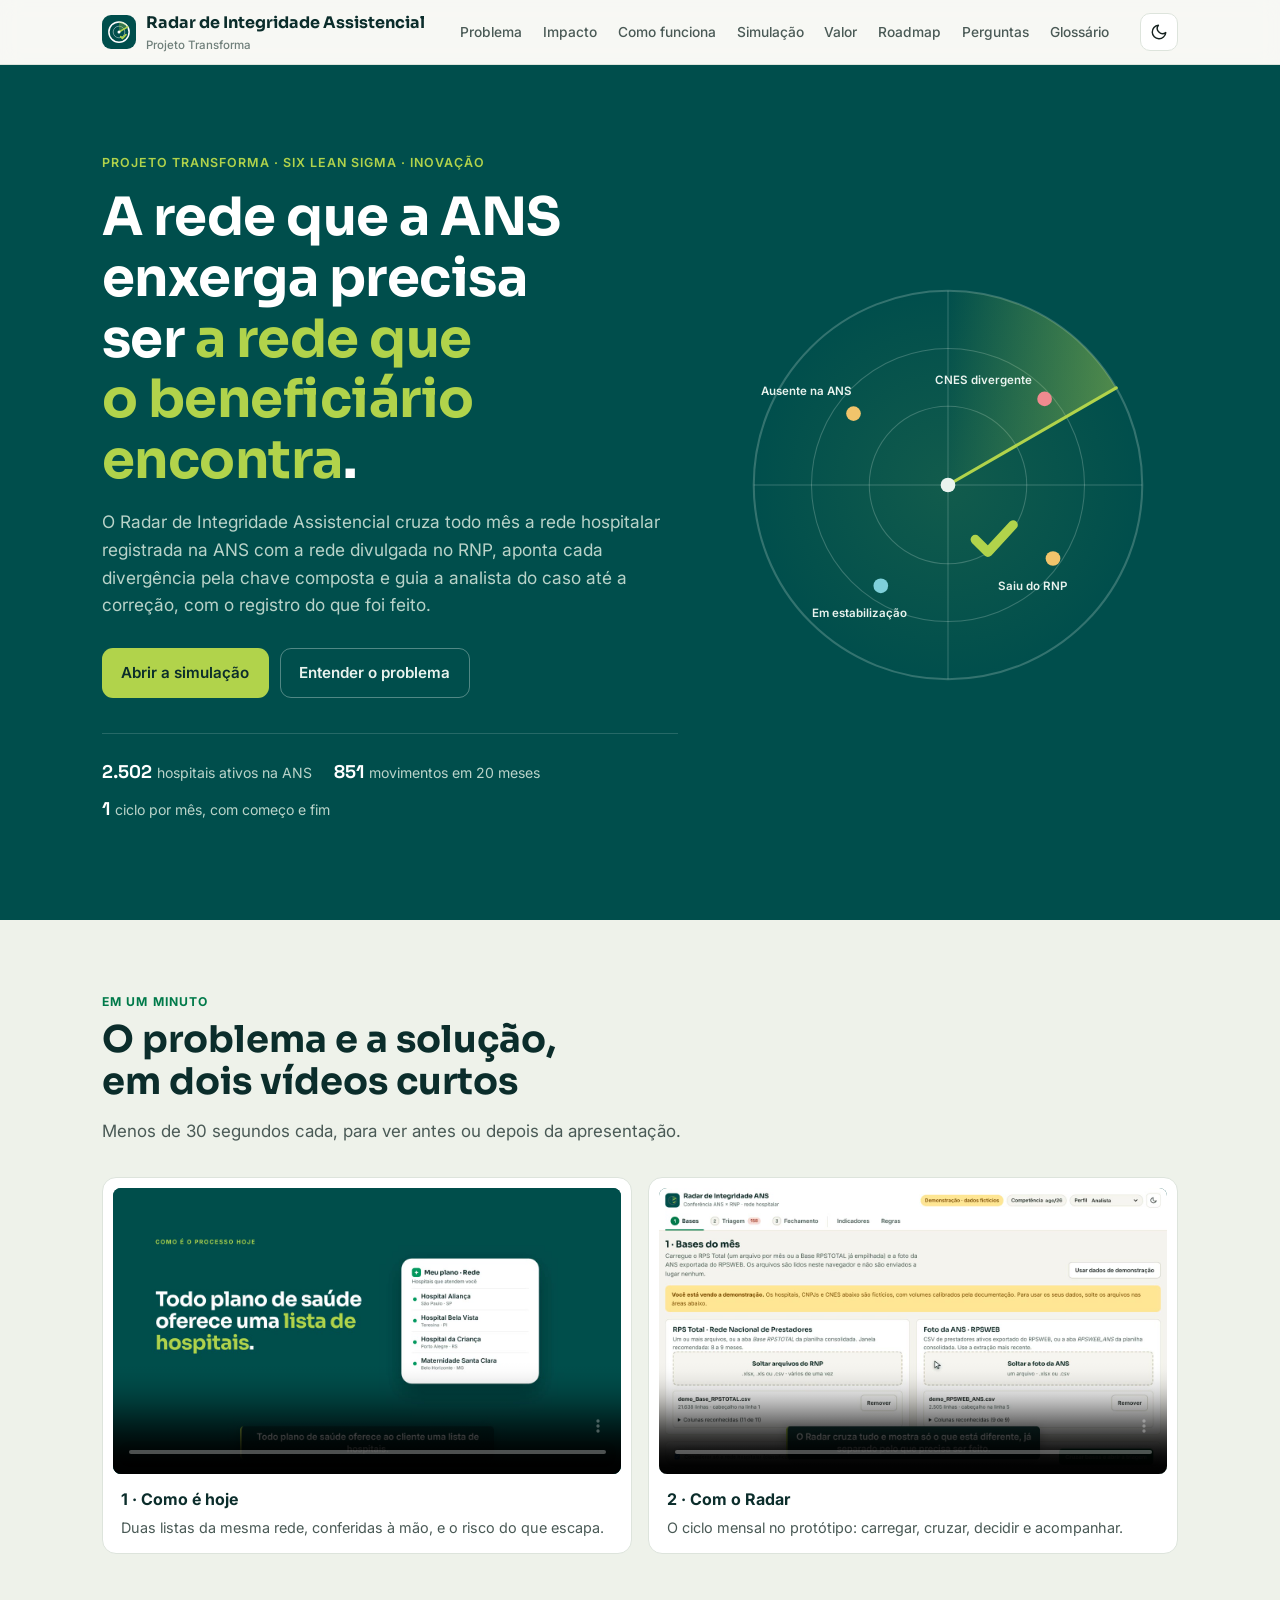
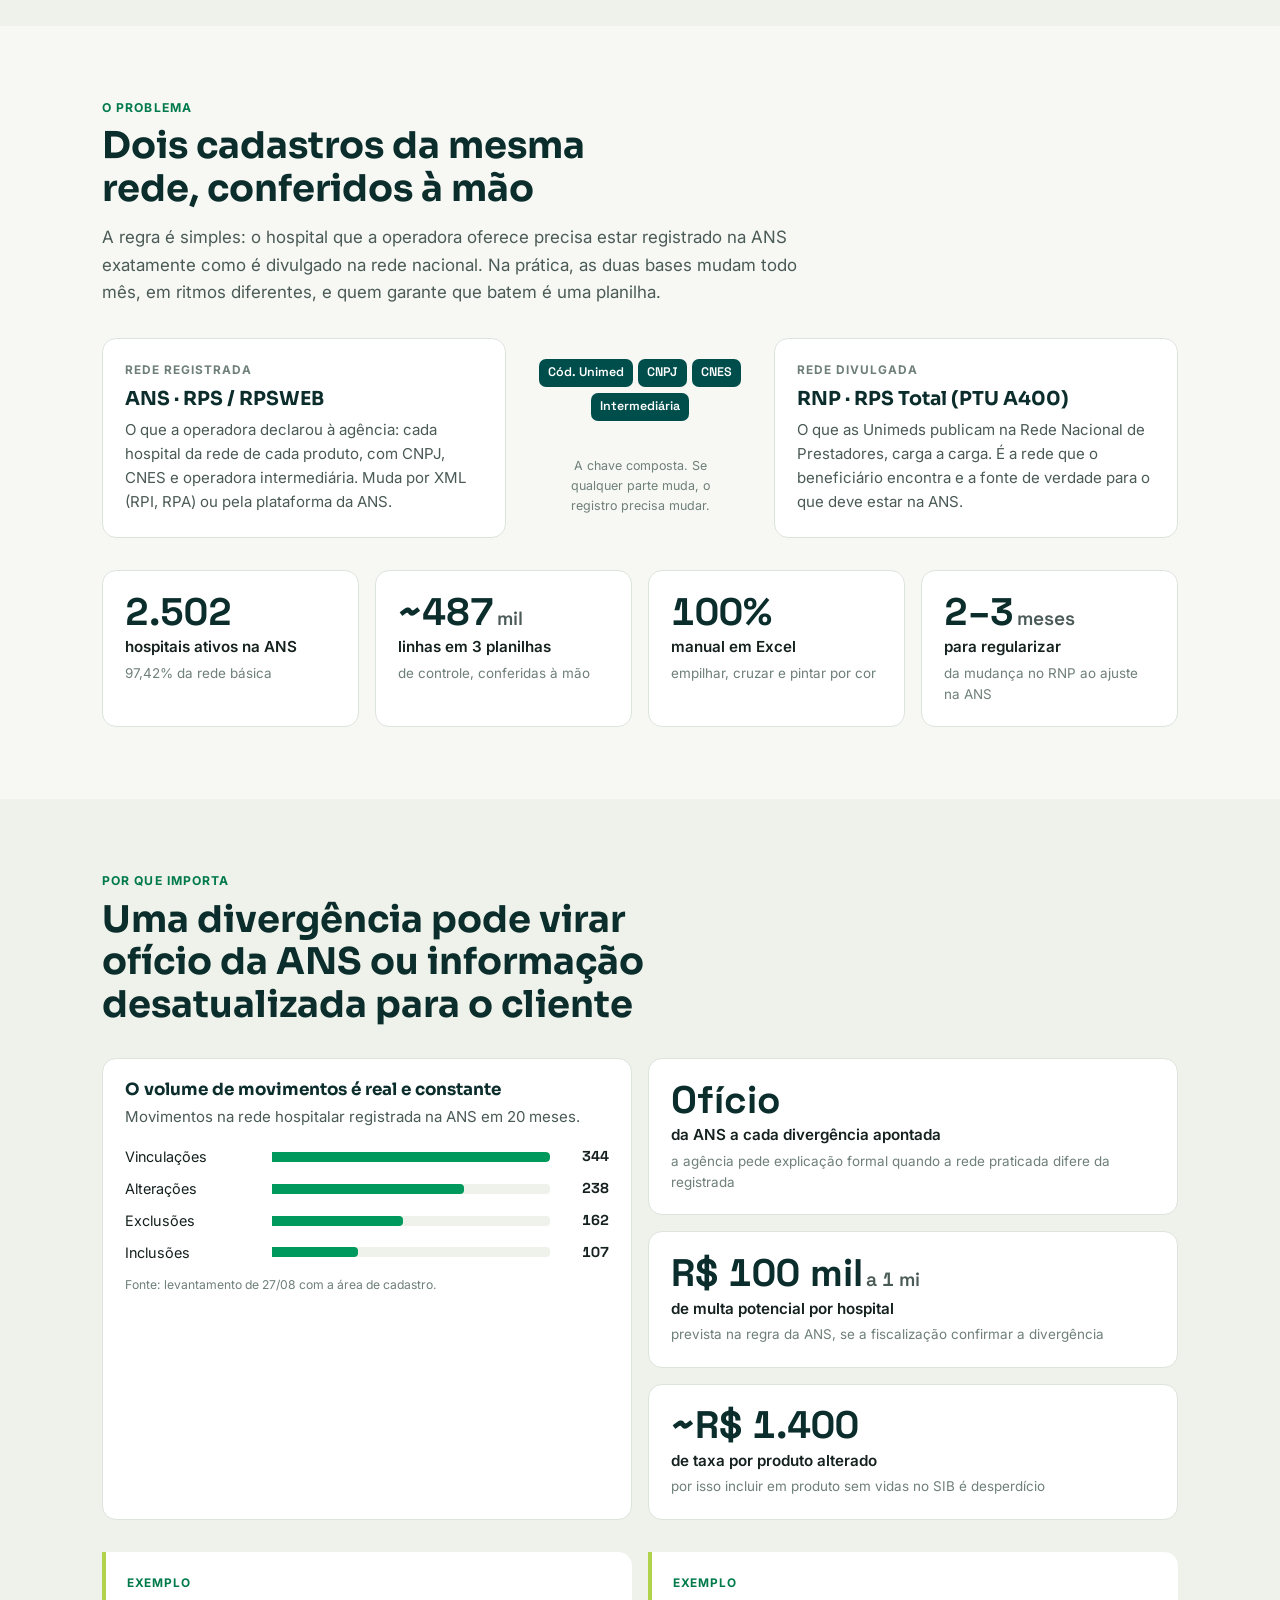
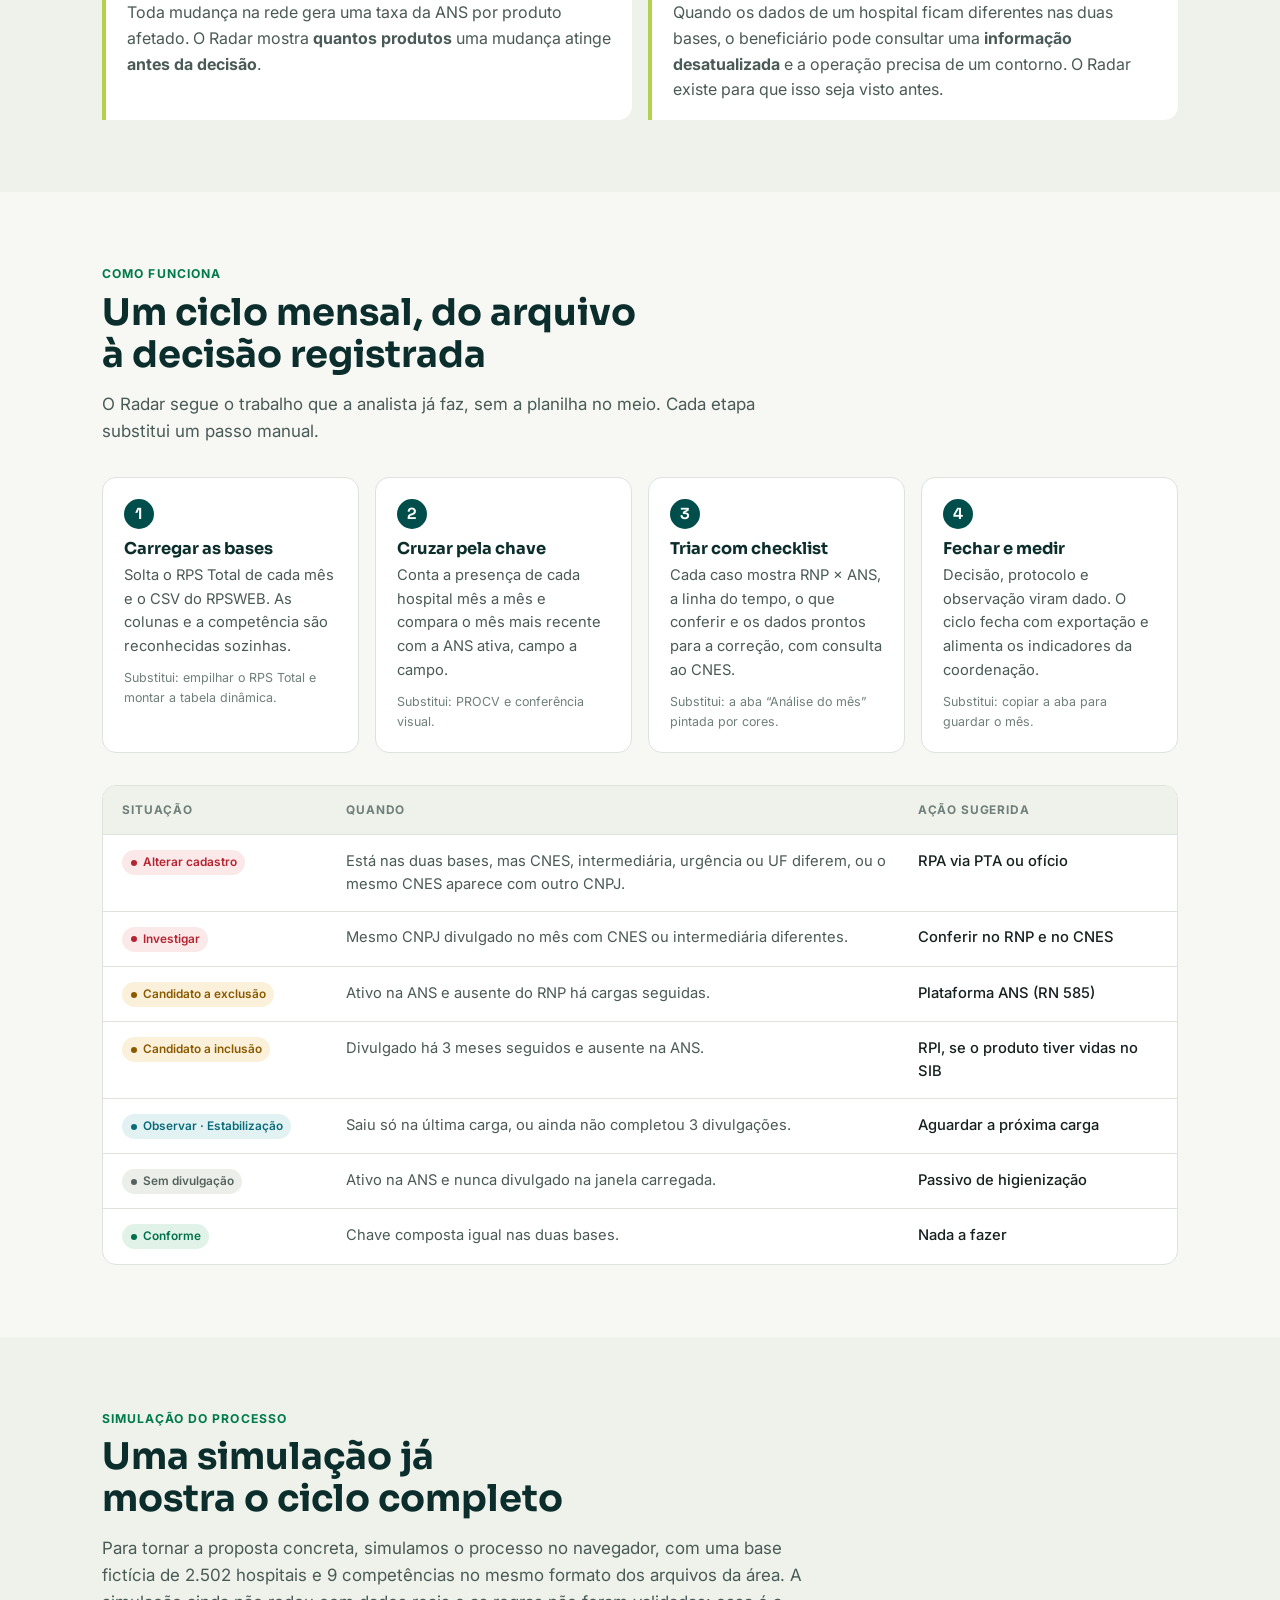
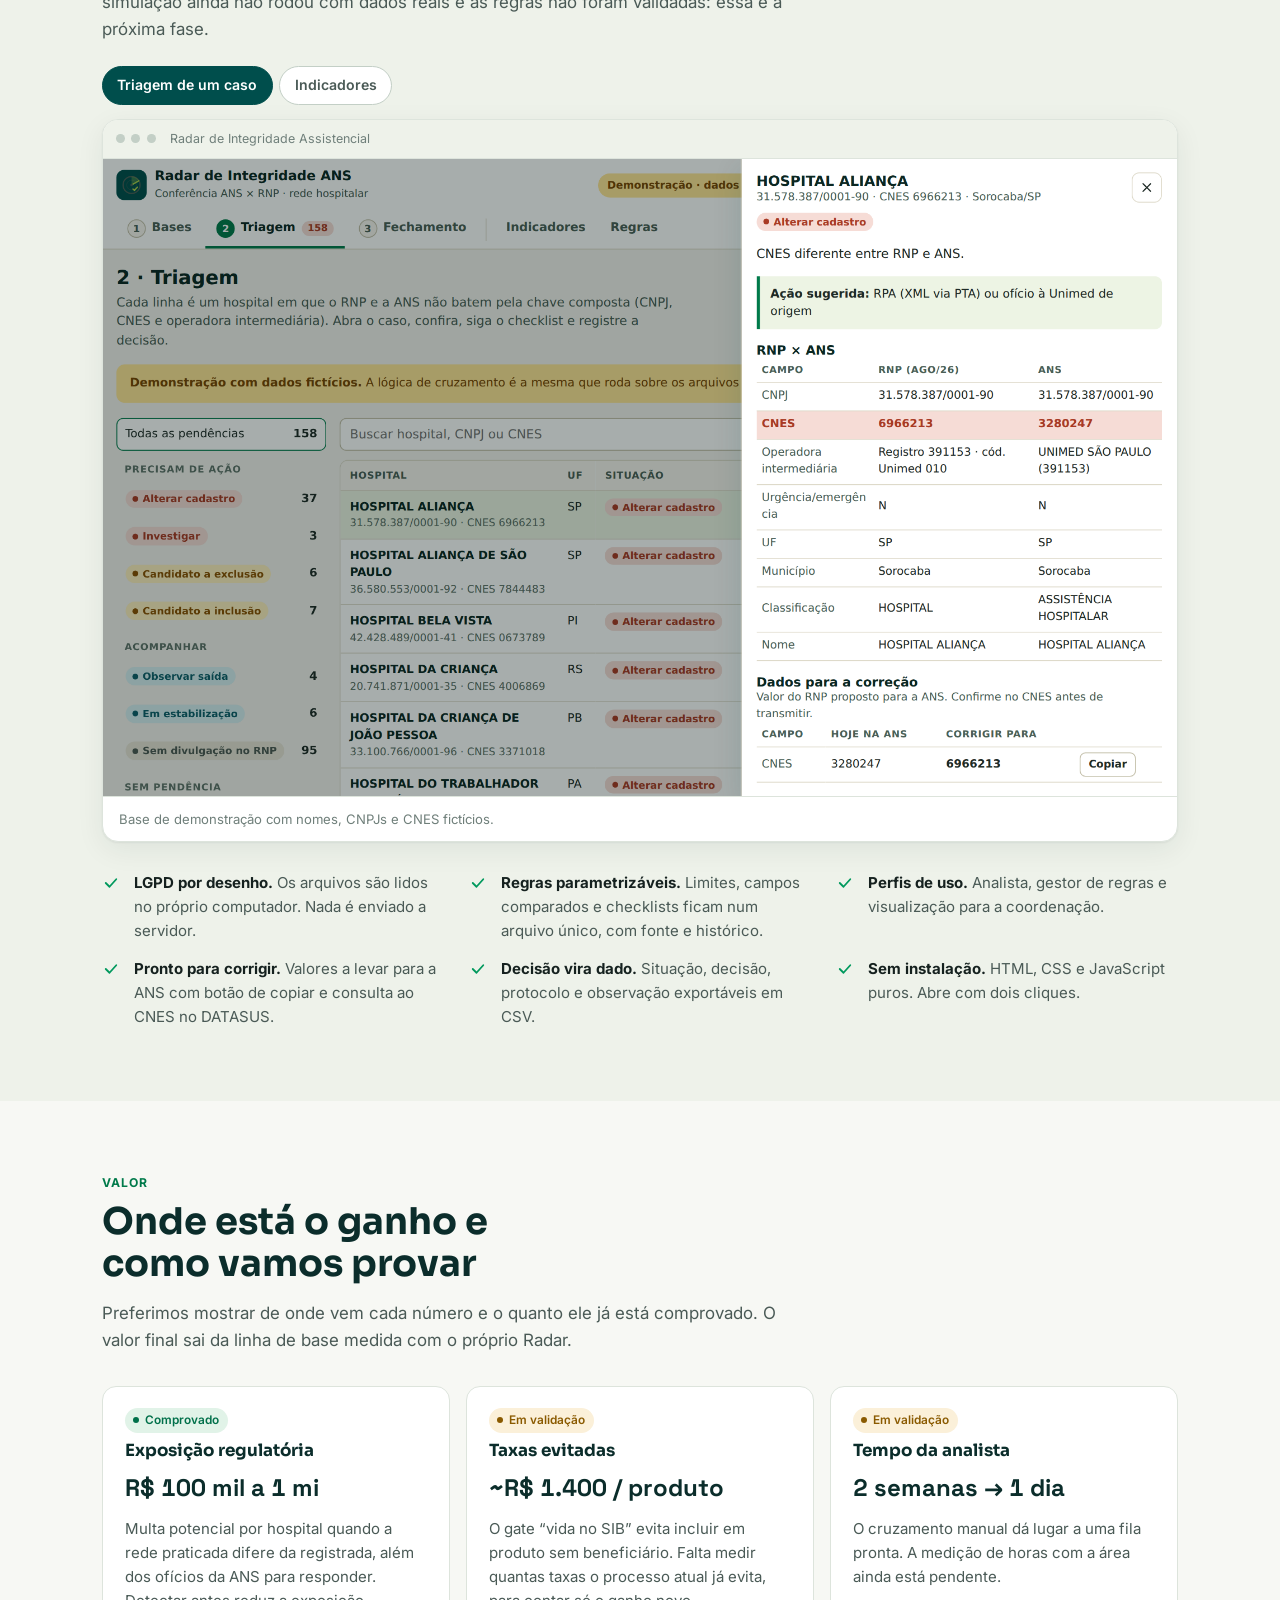
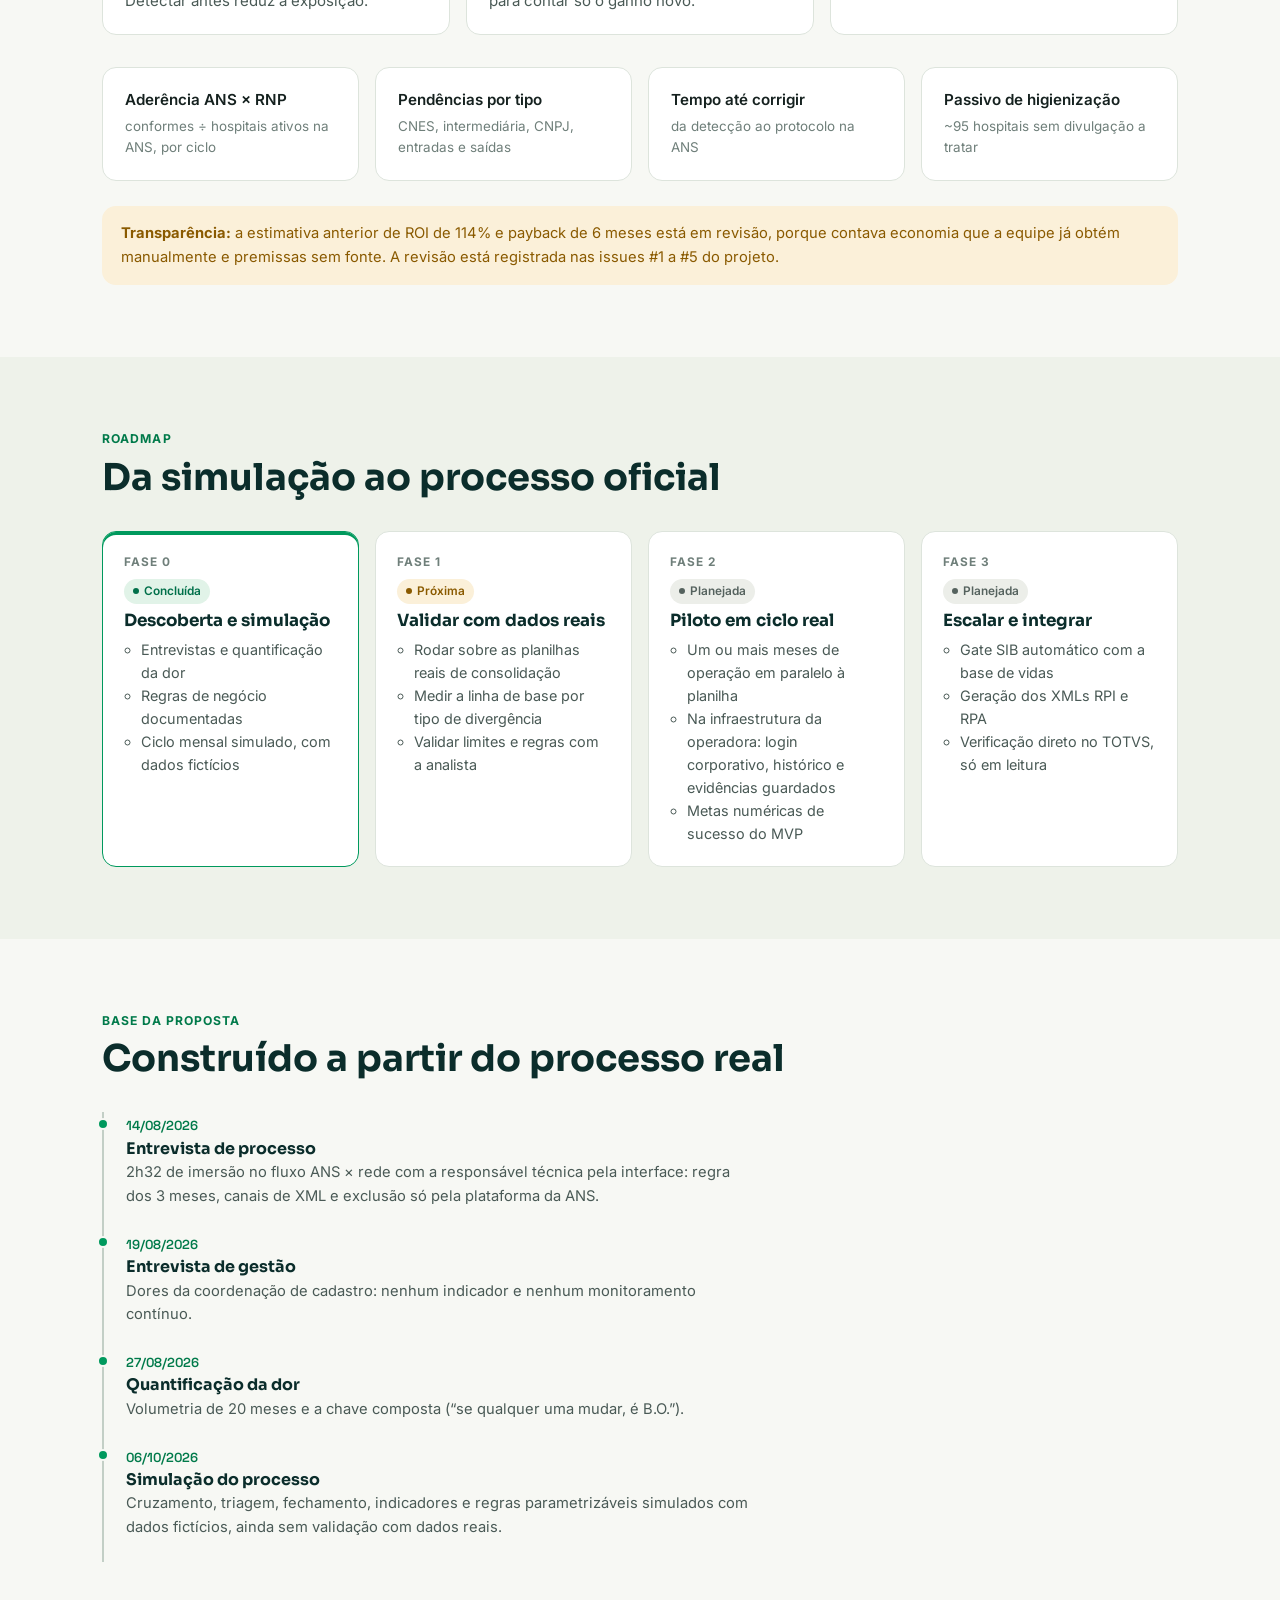
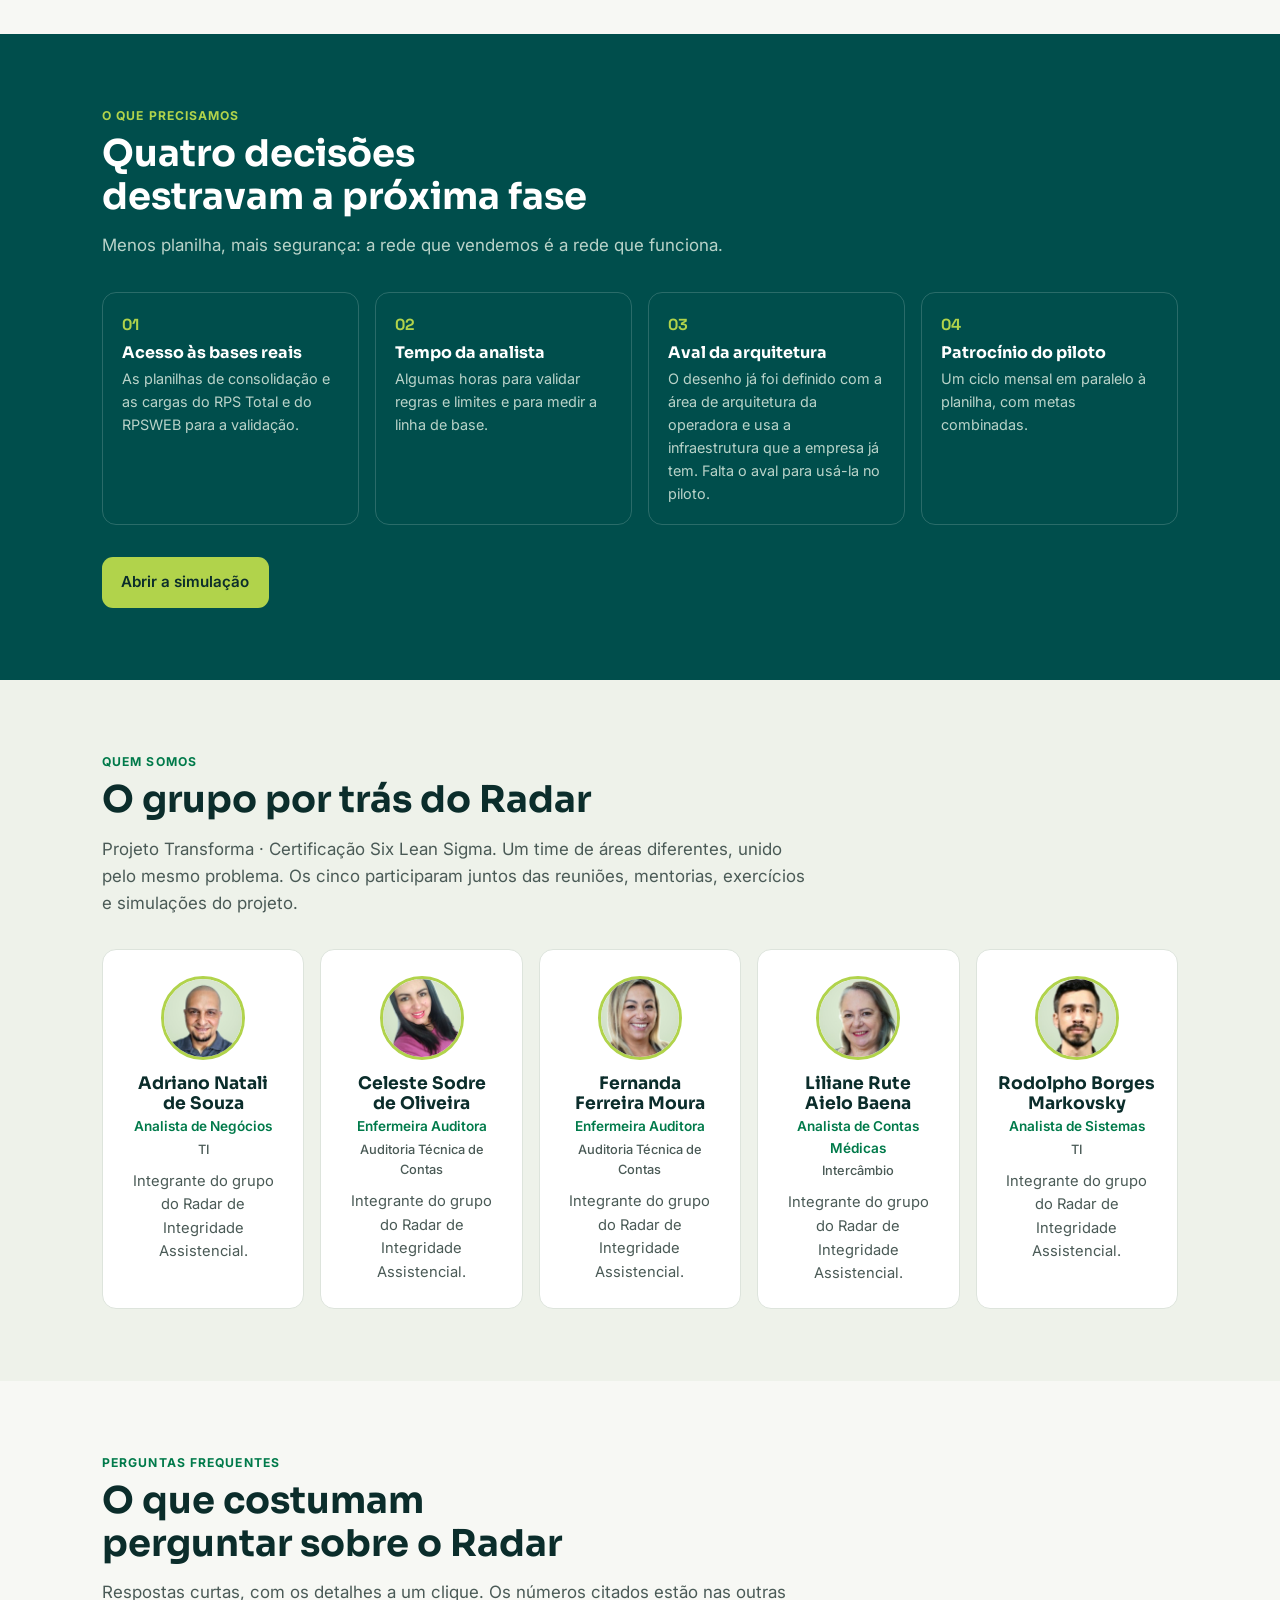
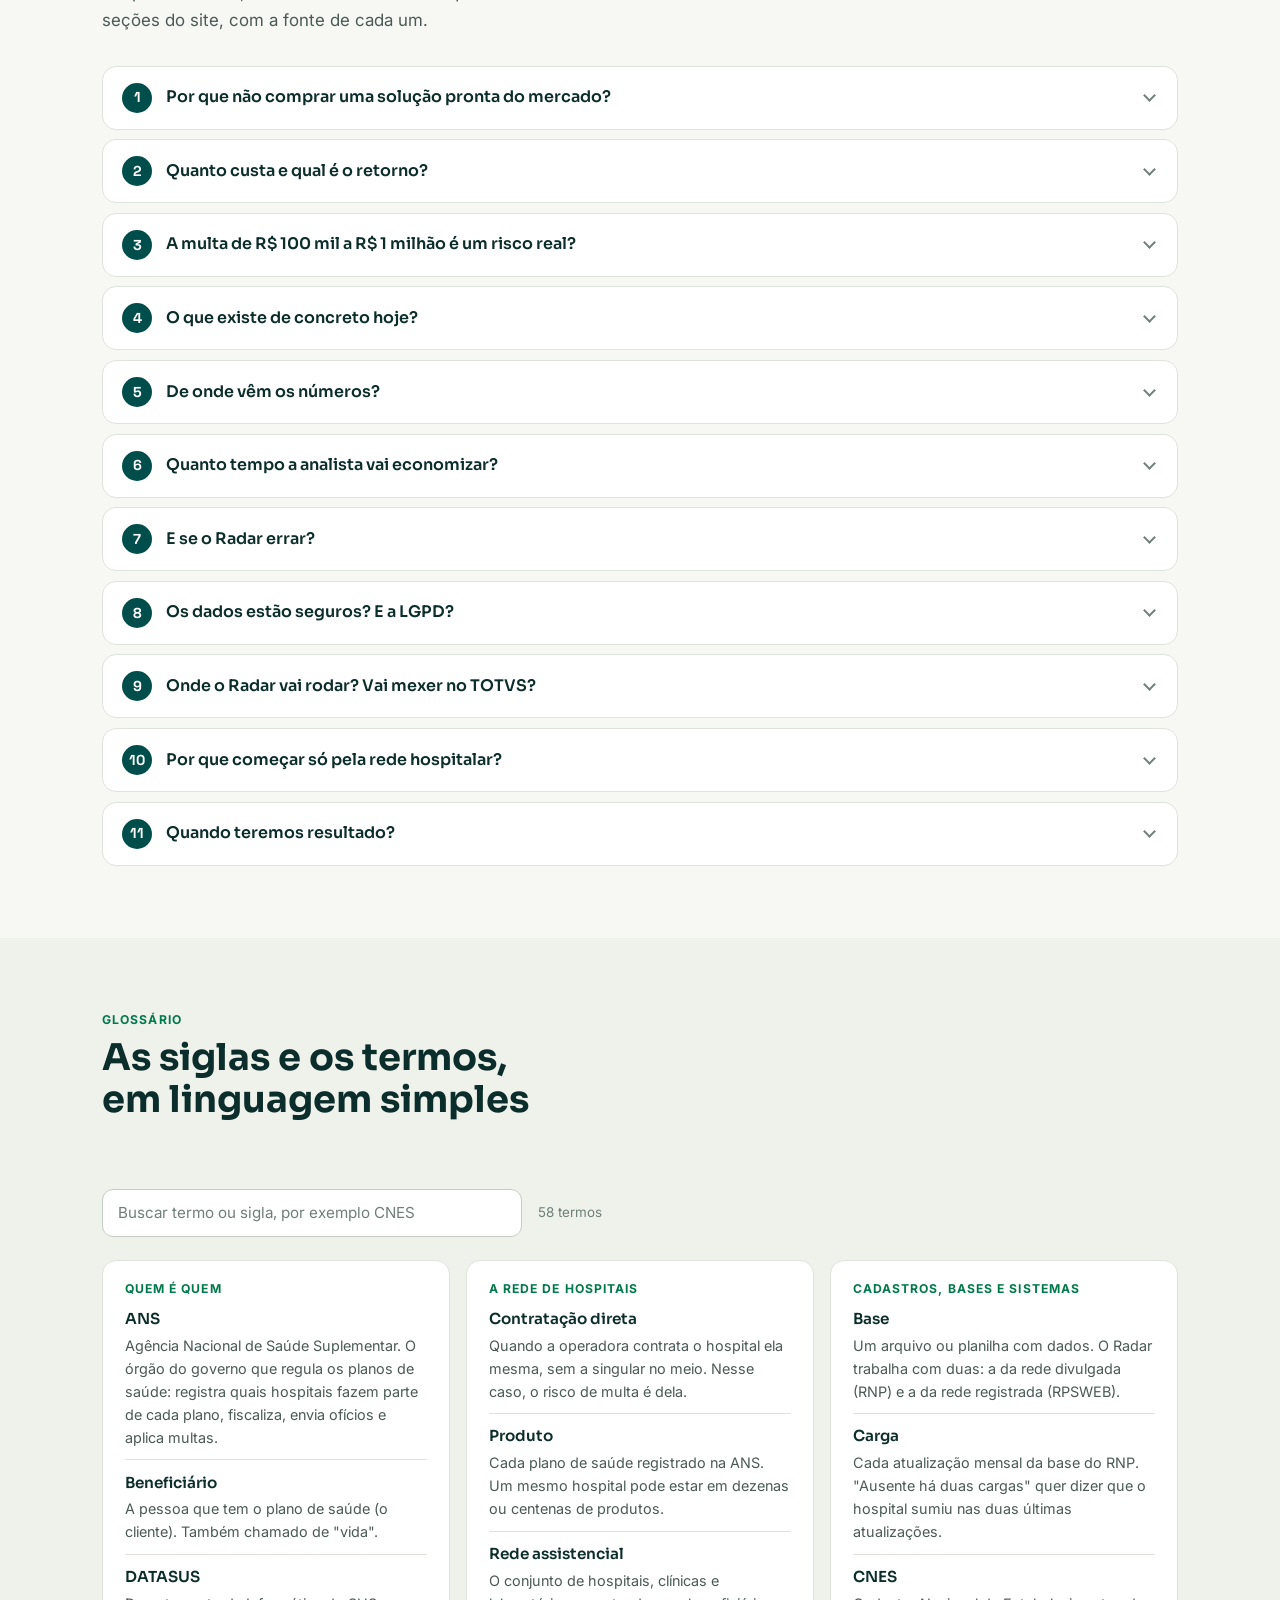
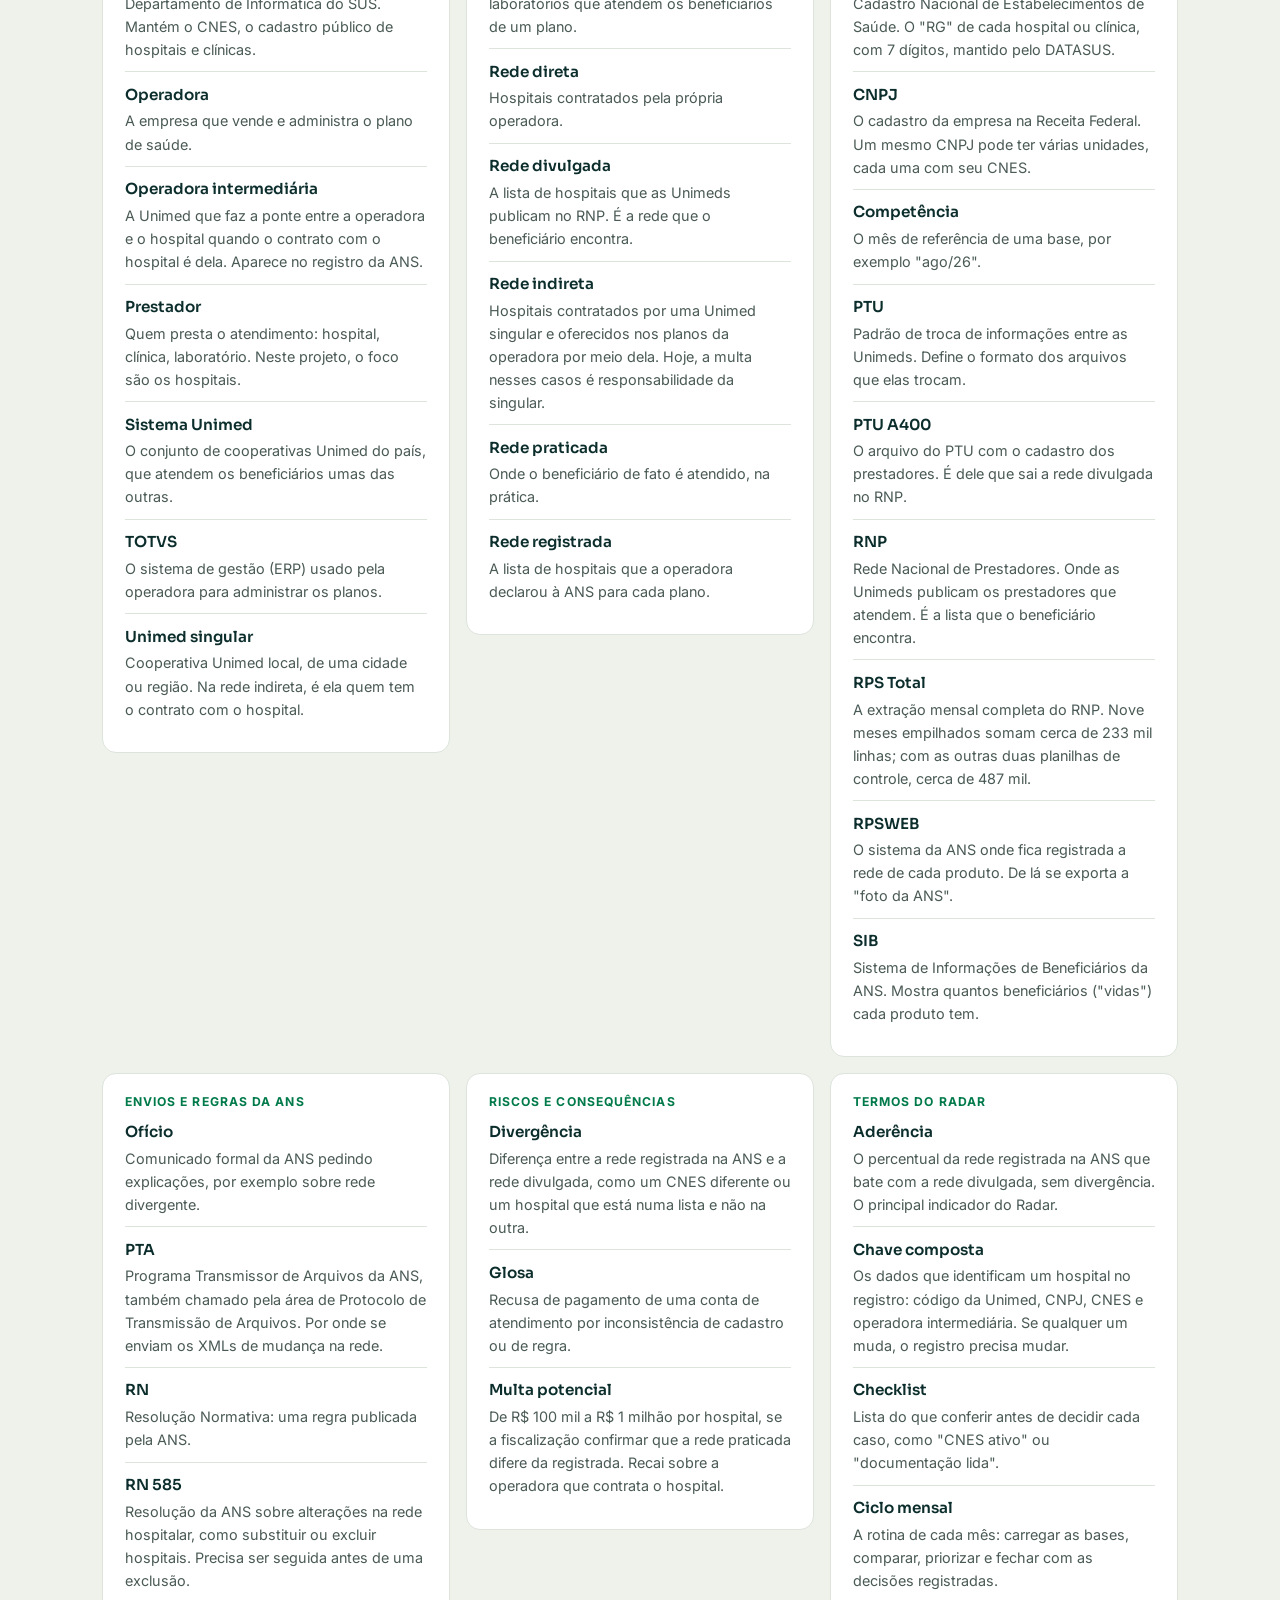
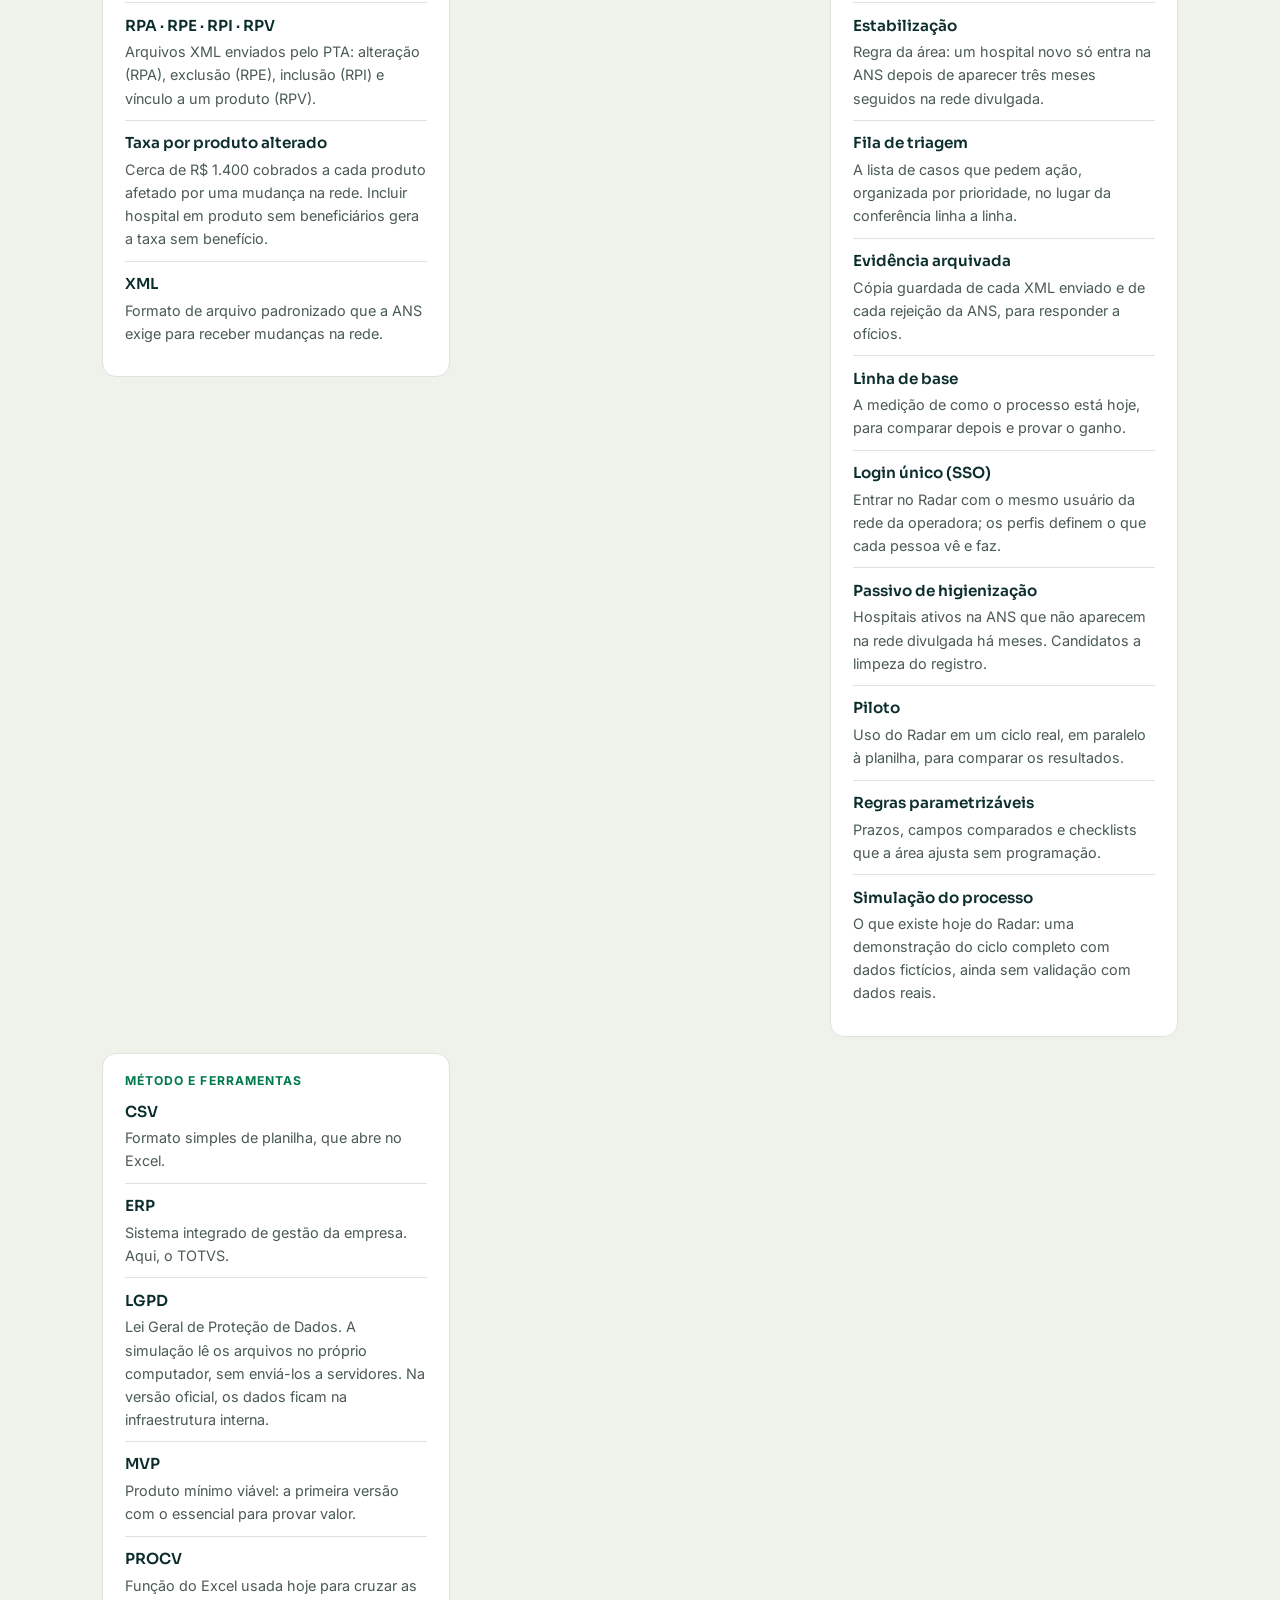
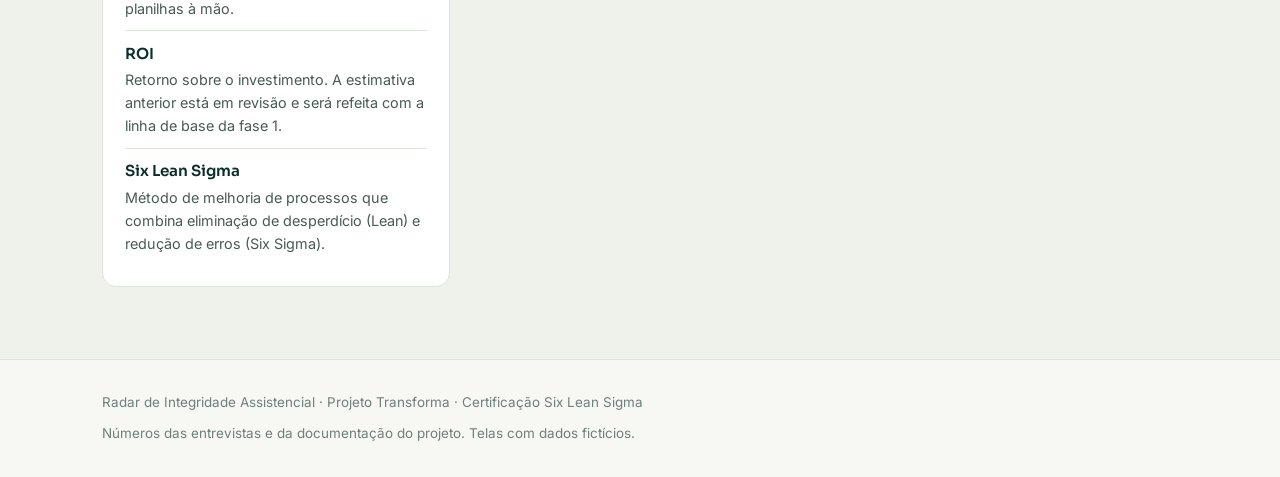
==== commit d8207975: "Quem somos: frase genérica nos perfis Co-Authored-By: Claude Opus 5.5 <noreply@anthropic.com> Claude" ====
--- a/index.html
+++ b/index.html
@@ -366,31 +366,31 @@
           <img class="avatar" src="img/equipe/adriano.jpg" alt="Foto de Adriano" width="84" height="84" loading="lazy">
           <h3>Adriano Natali de Souza</h3>
           <p class="role">Analista de Negócios<span class="area">TI</span></p>
-          <p>Olhou para o futuro: mercado, próximos passos e o pedido ao comitê.</p>
+          <p>Integrante do grupo do Radar de Integridade Assistencial.</p> <!-- trocar pela frase escrita pelo integrante -->
         </article>
         <article class="card member reveal">
           <img class="avatar" src="img/equipe/celeste.jpg" alt="Foto de Celeste" width="84" height="84" loading="lazy">
           <h3>Celeste Sodre de Oliveira</h3>
           <p class="role">Enfermeira Auditora<span class="area">Auditoria Técnica de Contas</span></p>
-          <p>Trouxe o problema em números e ajudou a definir o MVP.</p>
+          <p>Integrante do grupo do Radar de Integridade Assistencial.</p> <!-- trocar pela frase escrita pelo integrante -->
         </article>
         <article class="card member reveal">
           <img class="avatar" src="img/equipe/fernanda.jpg" alt="Foto de Fernanda" width="84" height="84" loading="lazy">
           <h3>Fernanda Ferreira Moura</h3>
           <p class="role">Enfermeira Auditora<span class="area">Auditoria Técnica de Contas</span></p>
-          <p>Trouxe o problema do dia a dia da auditoria, onde a divergência aparece.</p>
+          <p>Integrante do grupo do Radar de Integridade Assistencial.</p> <!-- trocar pela frase escrita pelo integrante -->
         </article>
-        <article class="card member reveal"> <!-- frase sugerida: confirmar com a Liliane -->
+        <article class="card member reveal">
           <img class="avatar" src="img/equipe/liliane.jpg" alt="Foto de Liliane" width="84" height="84" loading="lazy">
           <h3>Liliane Rute Aielo Baena</h3>
           <p class="role">Analista de Contas Médicas<span class="area">Intercâmbio</span></p>
-          <p>Trouxe a visão de contas médicas e do intercâmbio entre cooperativas.</p>
+          <p>Integrante do grupo do Radar de Integridade Assistencial.</p> <!-- trocar pela frase escrita pelo integrante -->
         </article>
         <article class="card member reveal">
           <img class="avatar" src="img/equipe/rodolpho.jpg" alt="Foto de Rodolpho" width="84" height="84" loading="lazy">
           <h3>Rodolpho Borges Markovsky</h3>
           <p class="role">Analista de Sistemas<span class="area">TI</span></p>
-          <p>Construiu a simulação e cuidou dos dados e da LGPD.</p>
+          <p>Integrante do grupo do Radar de Integridade Assistencial.</p> <!-- trocar pela frase escrita pelo integrante -->
         </article>
       </div>
     </div>
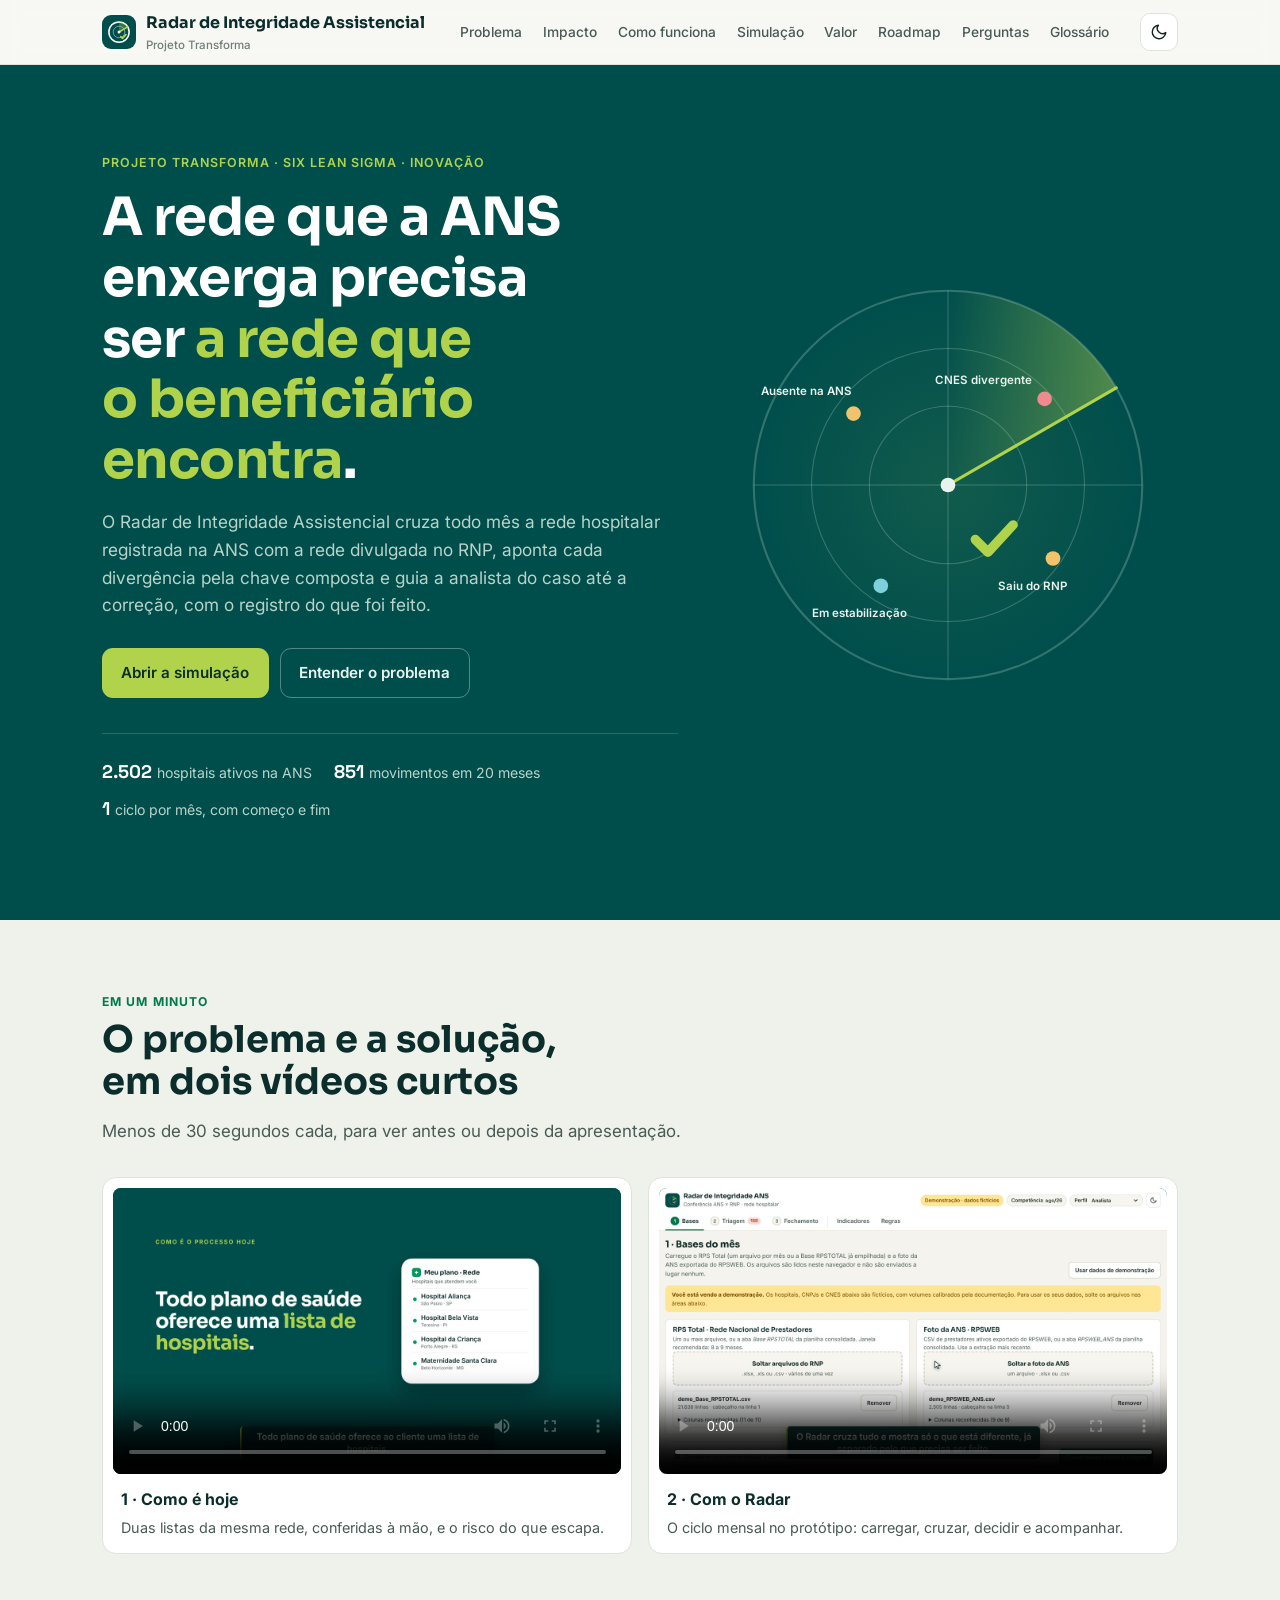
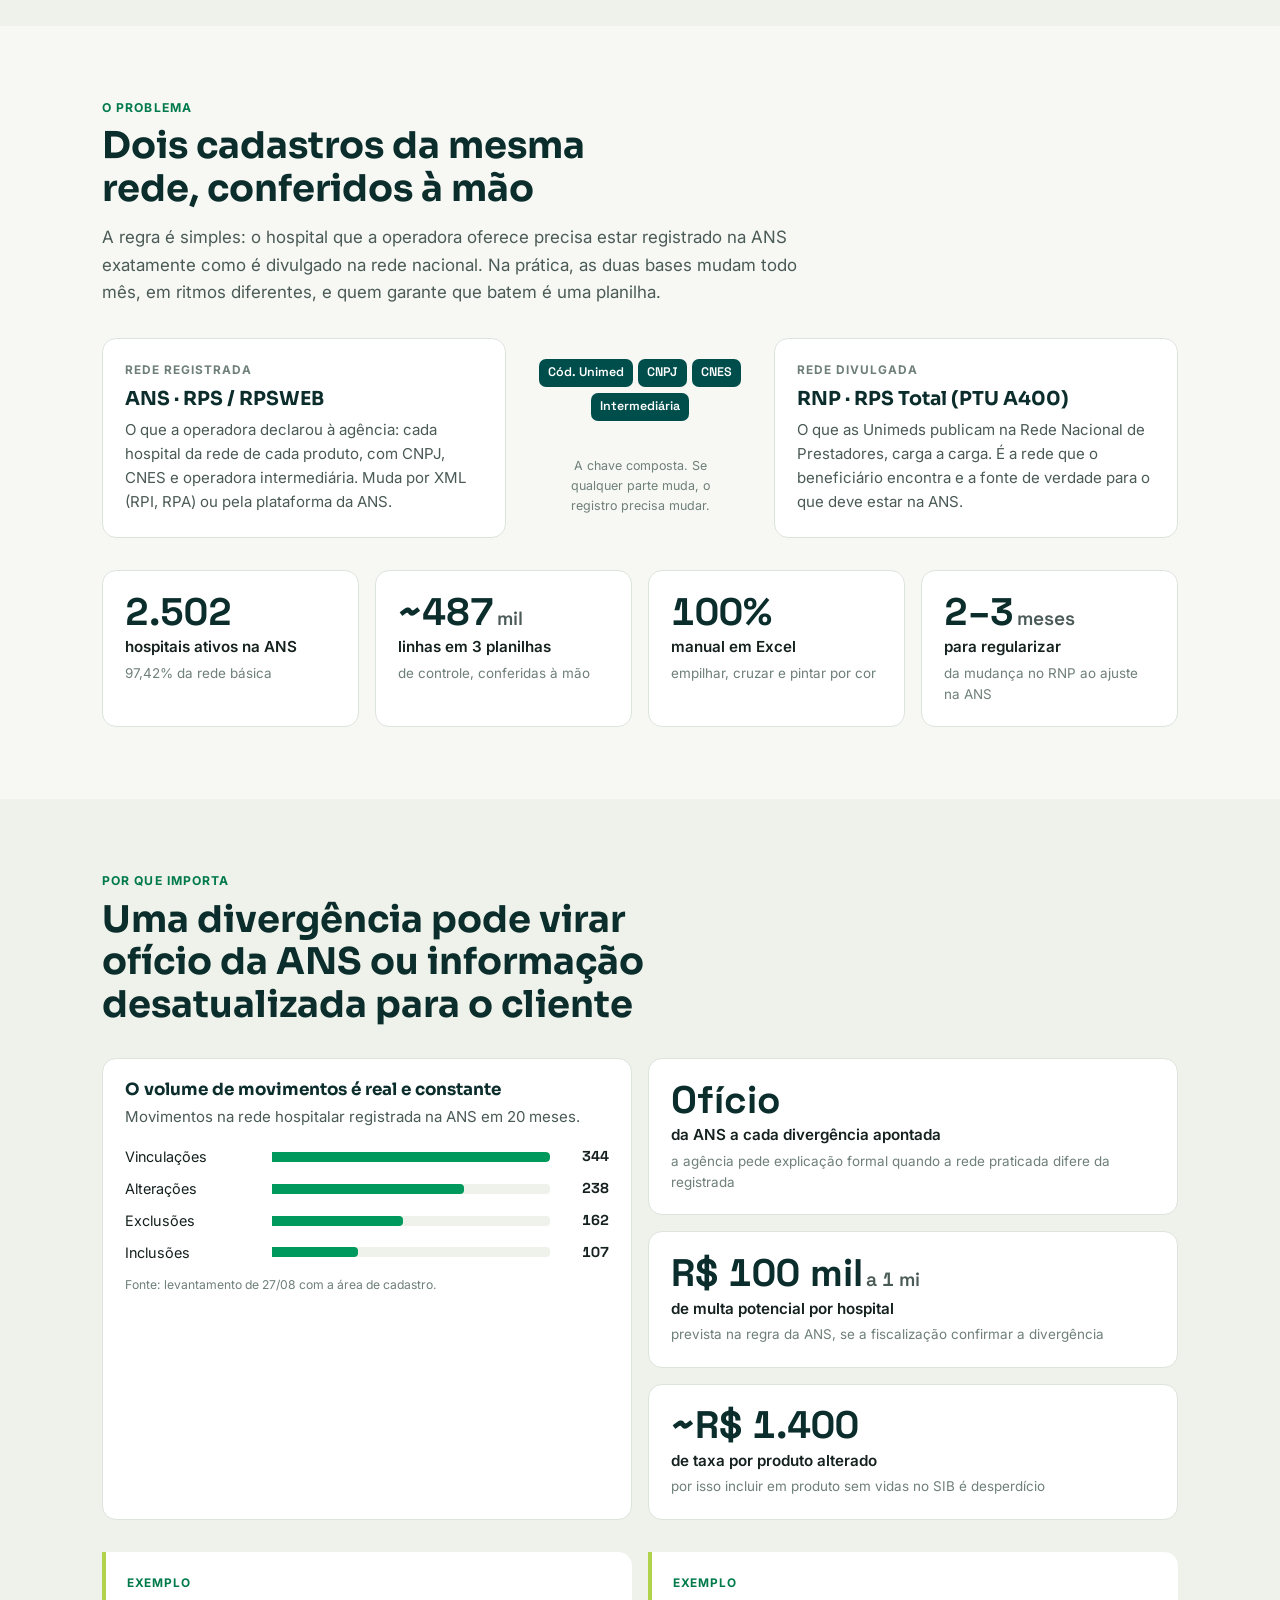
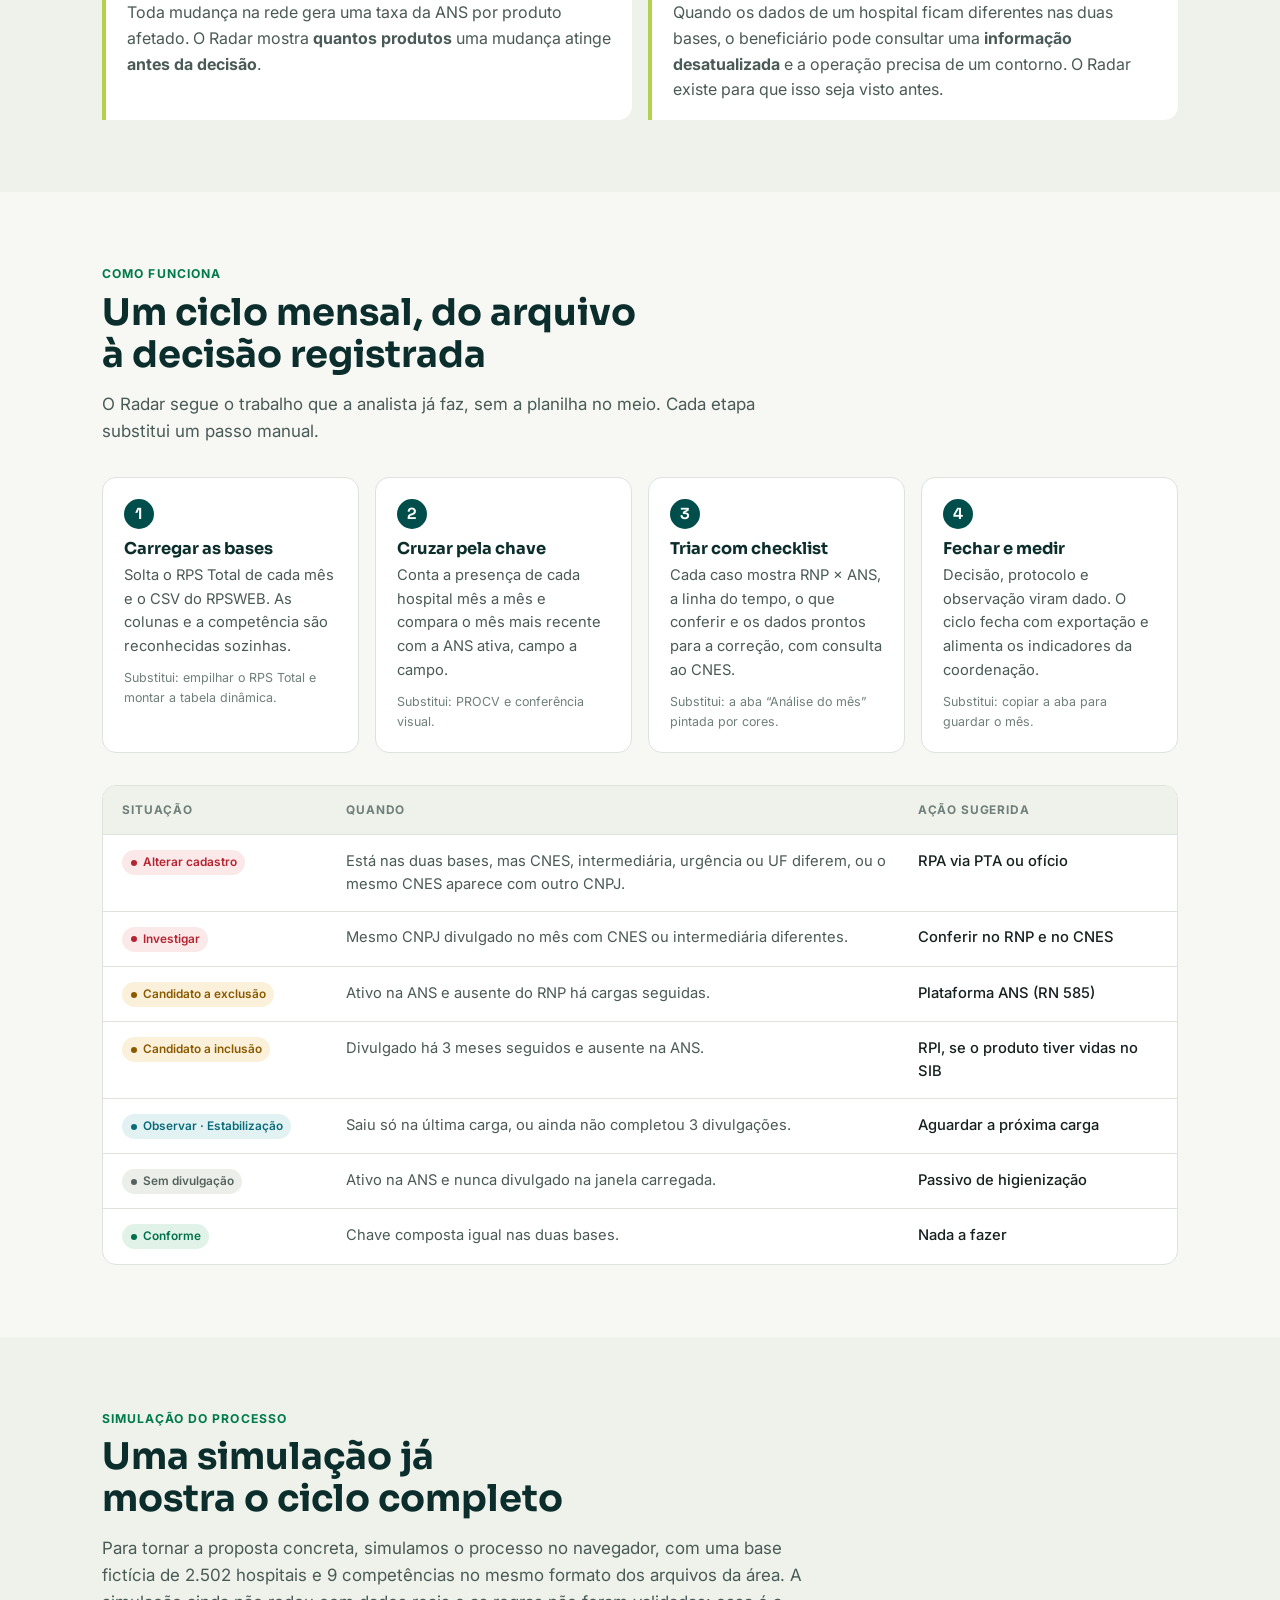
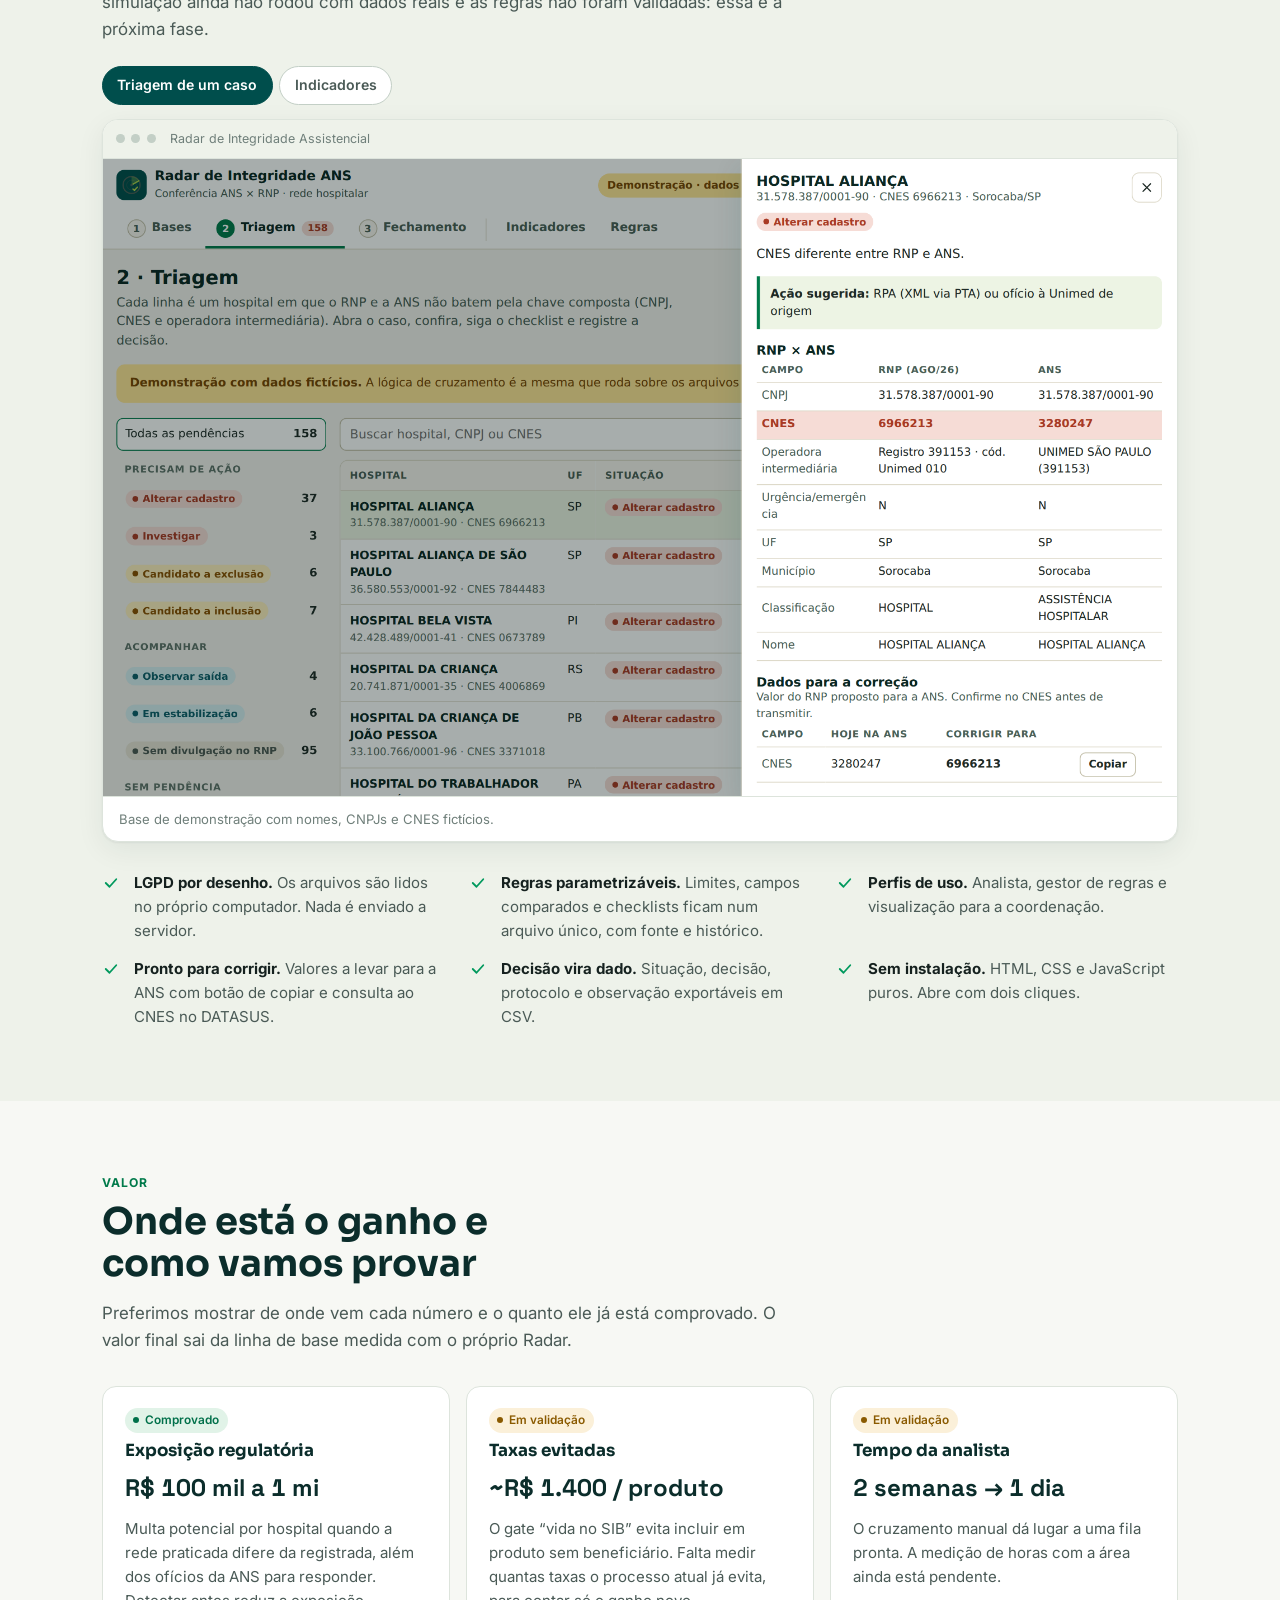
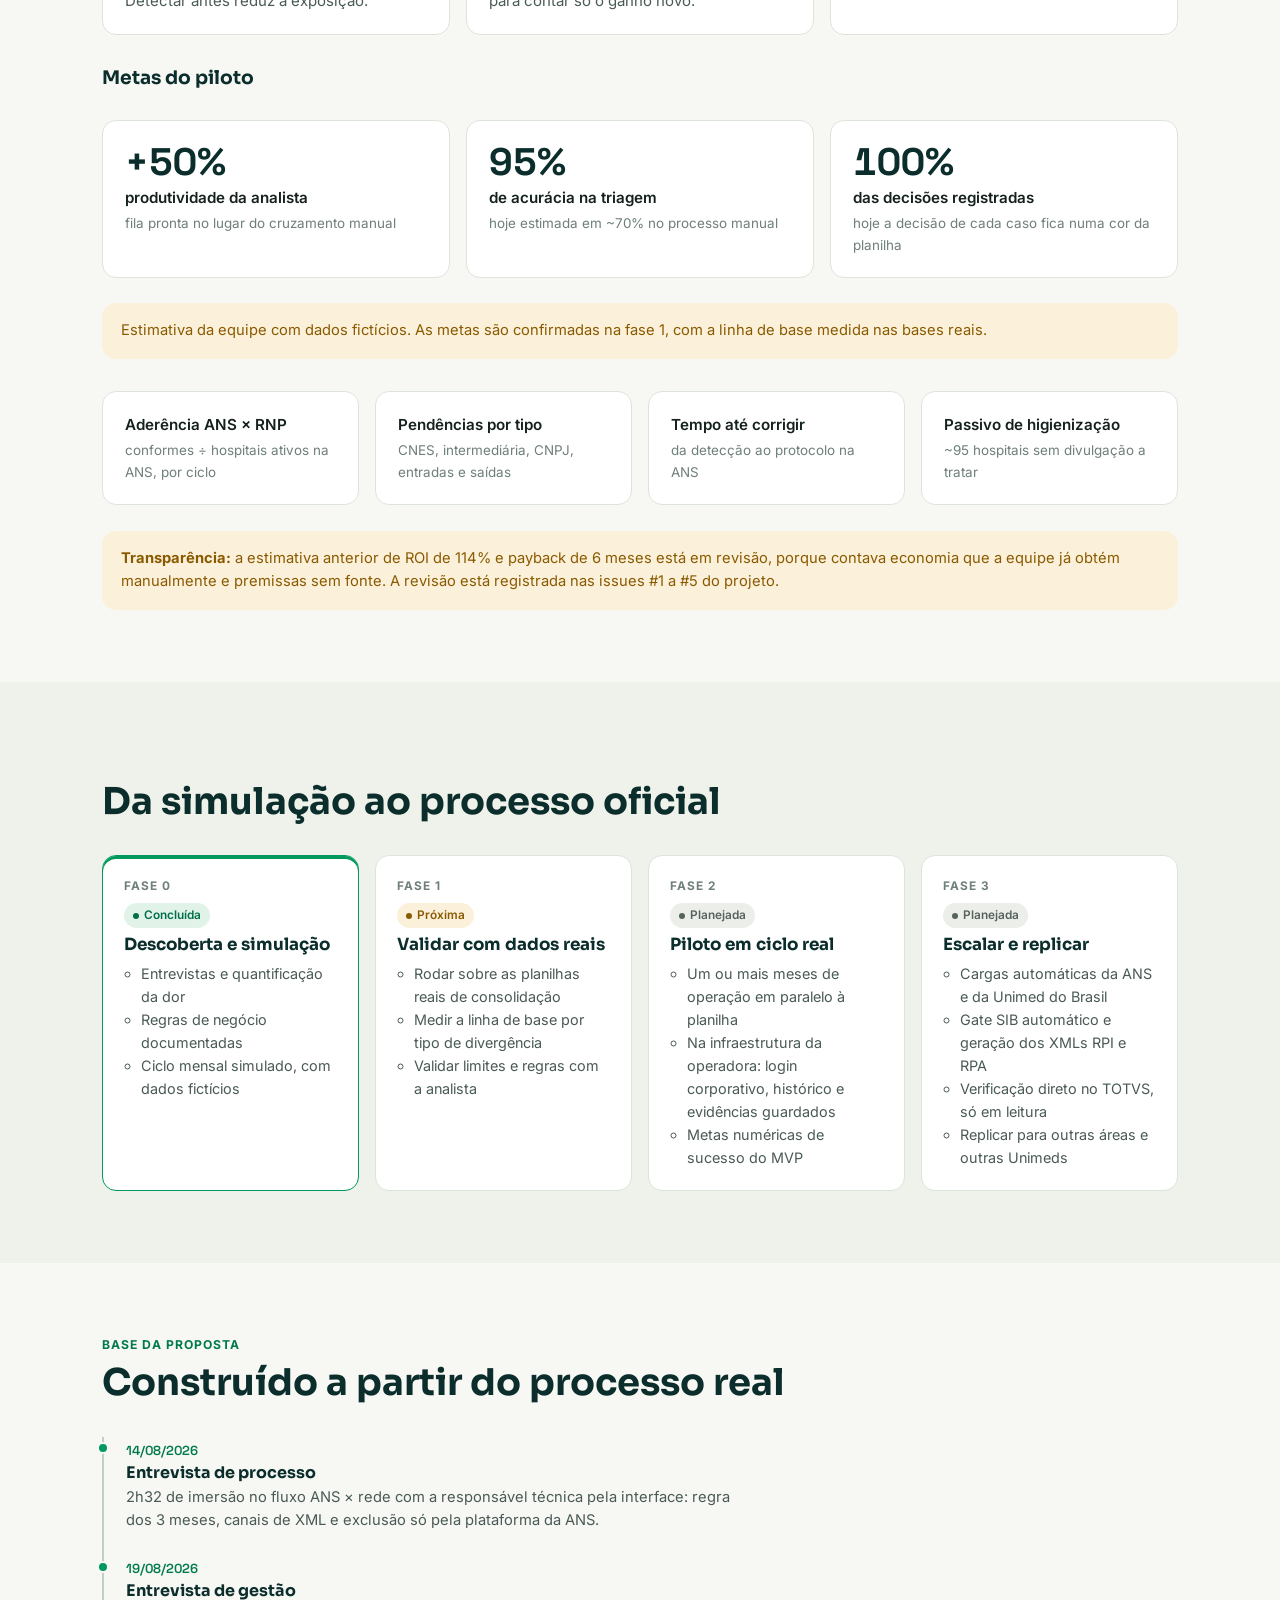
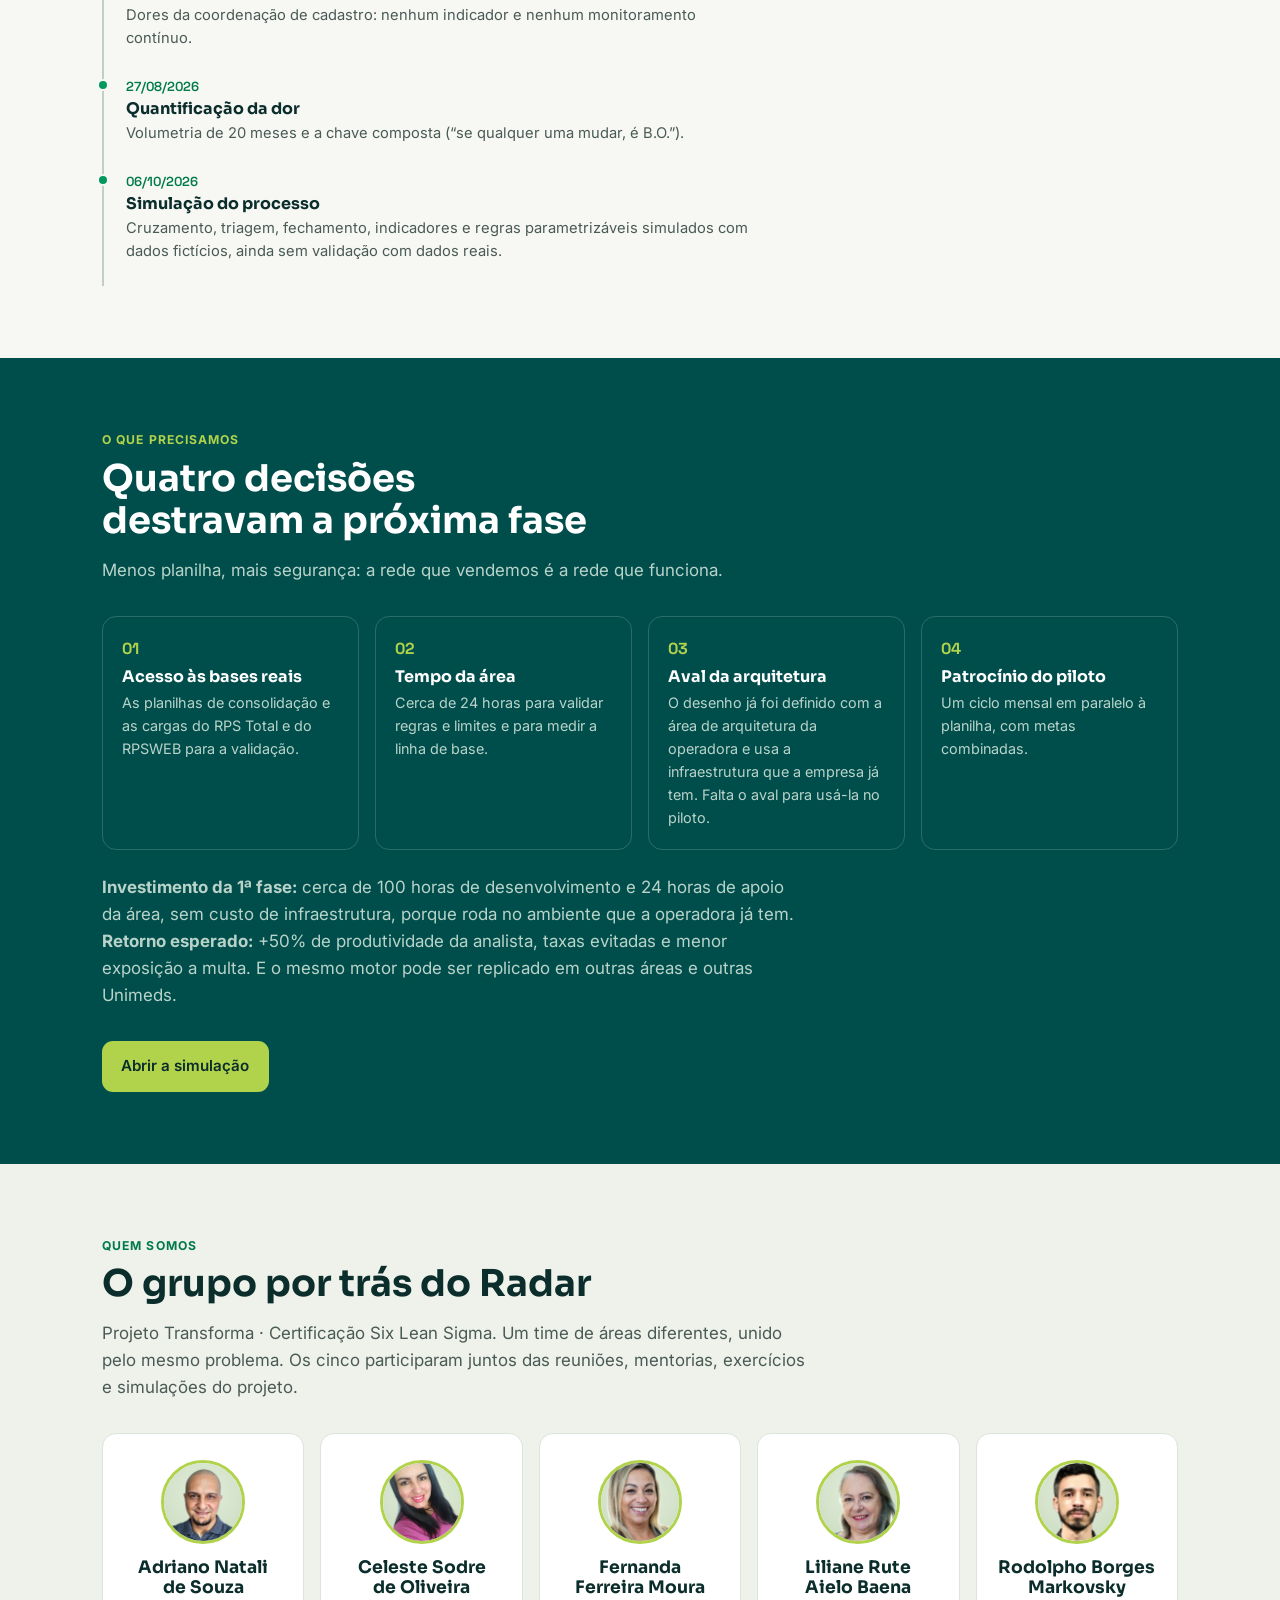
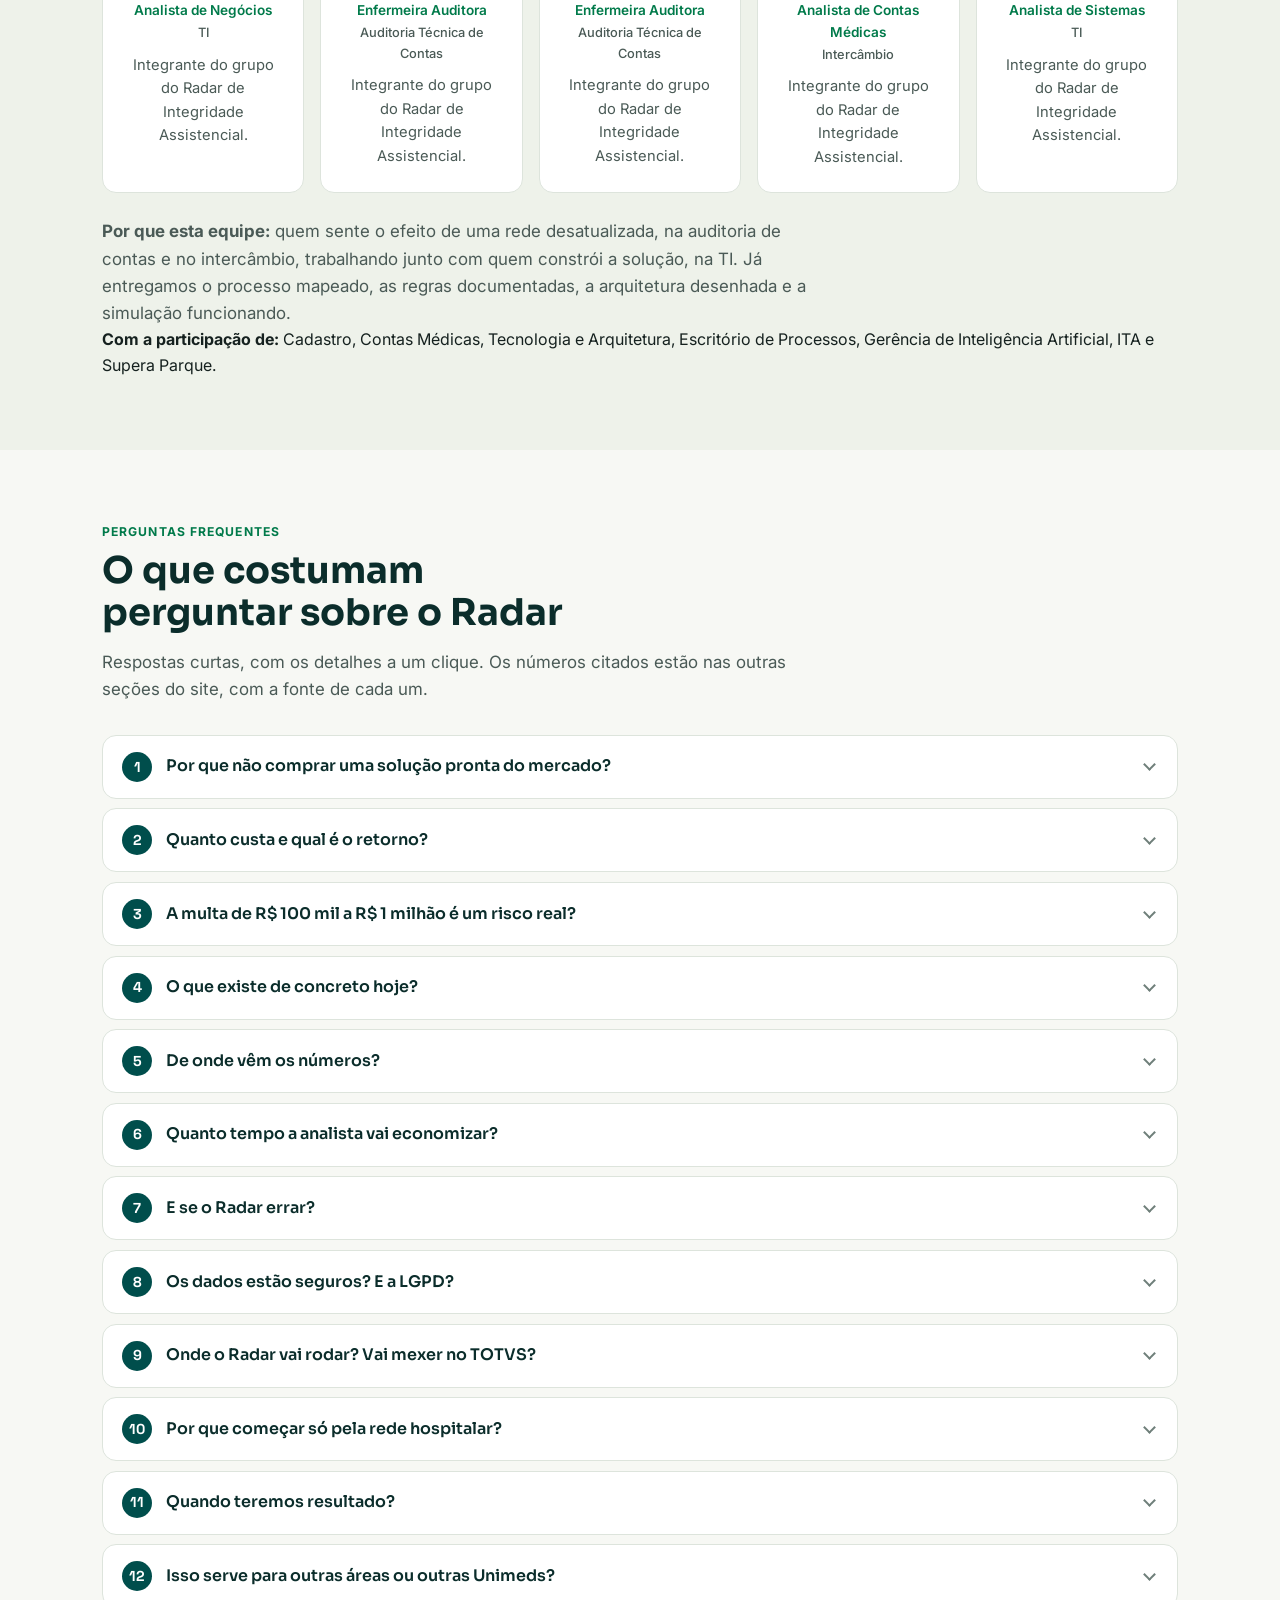
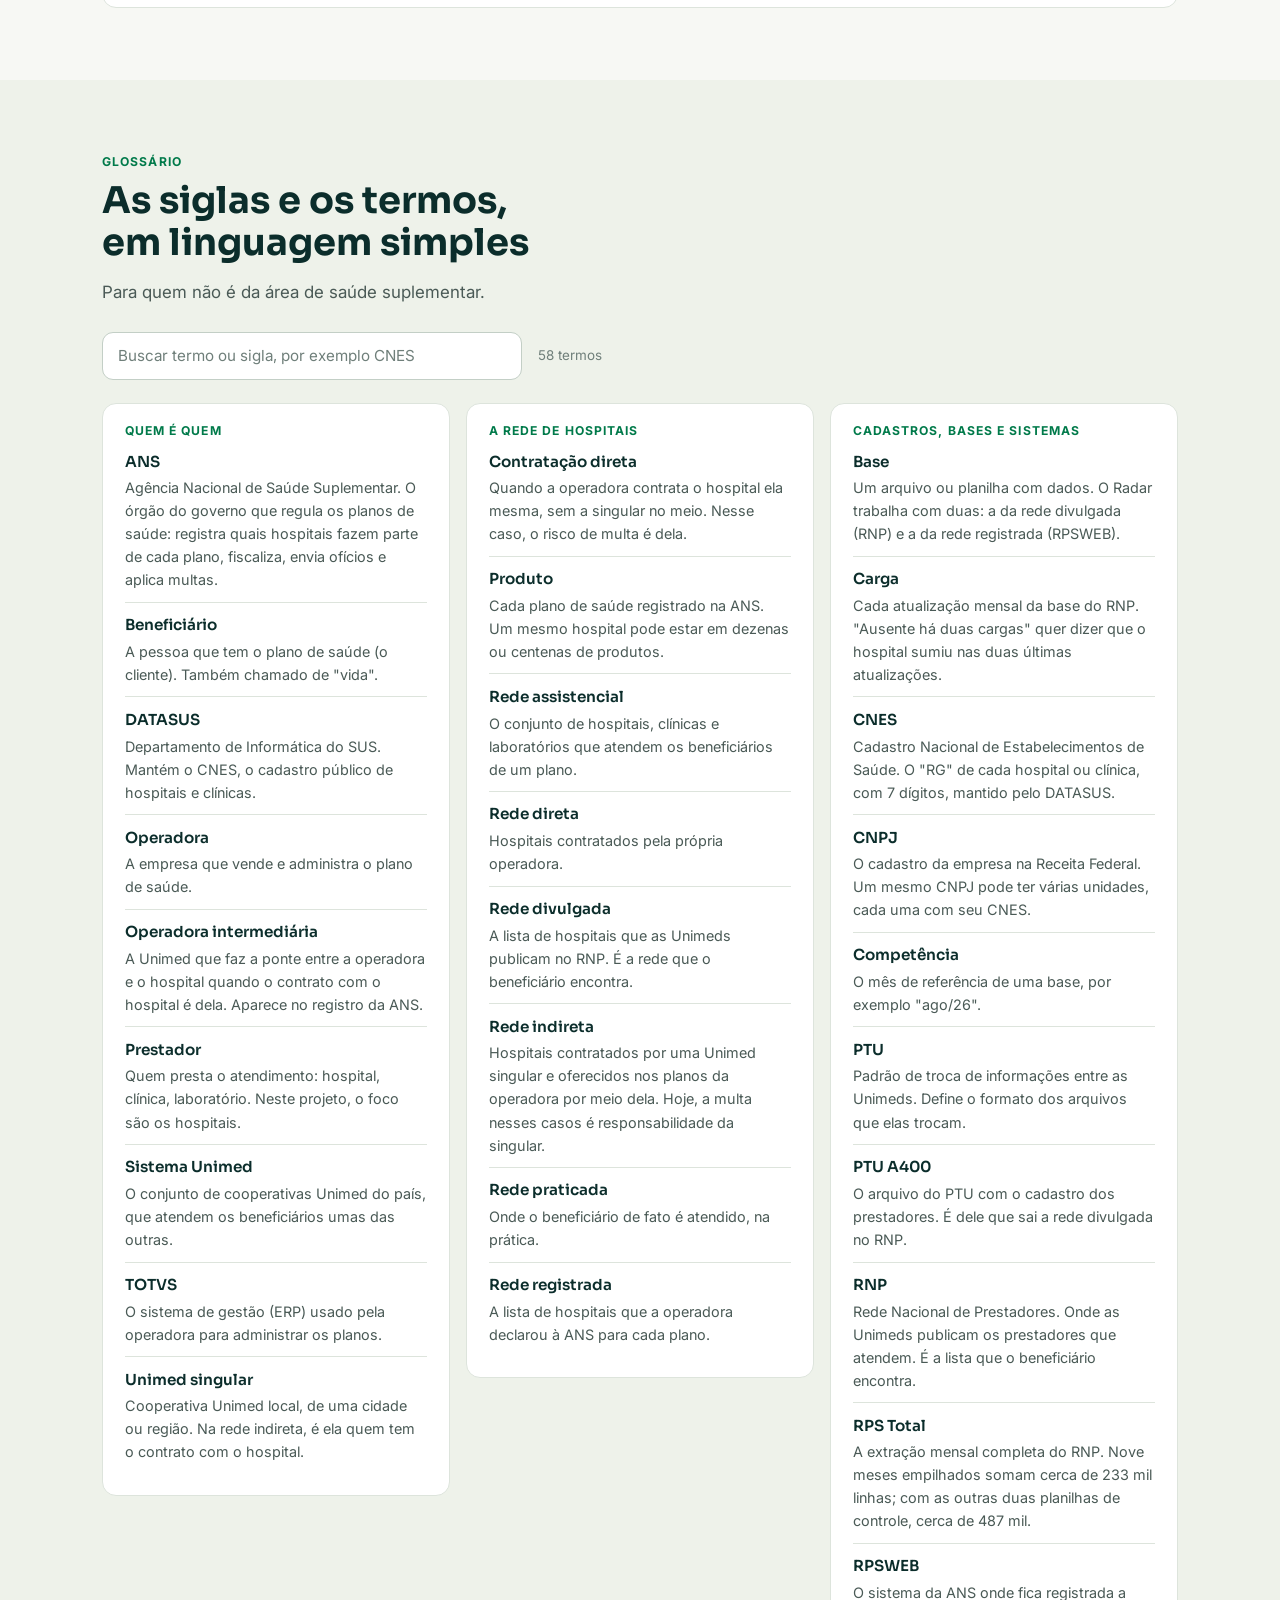
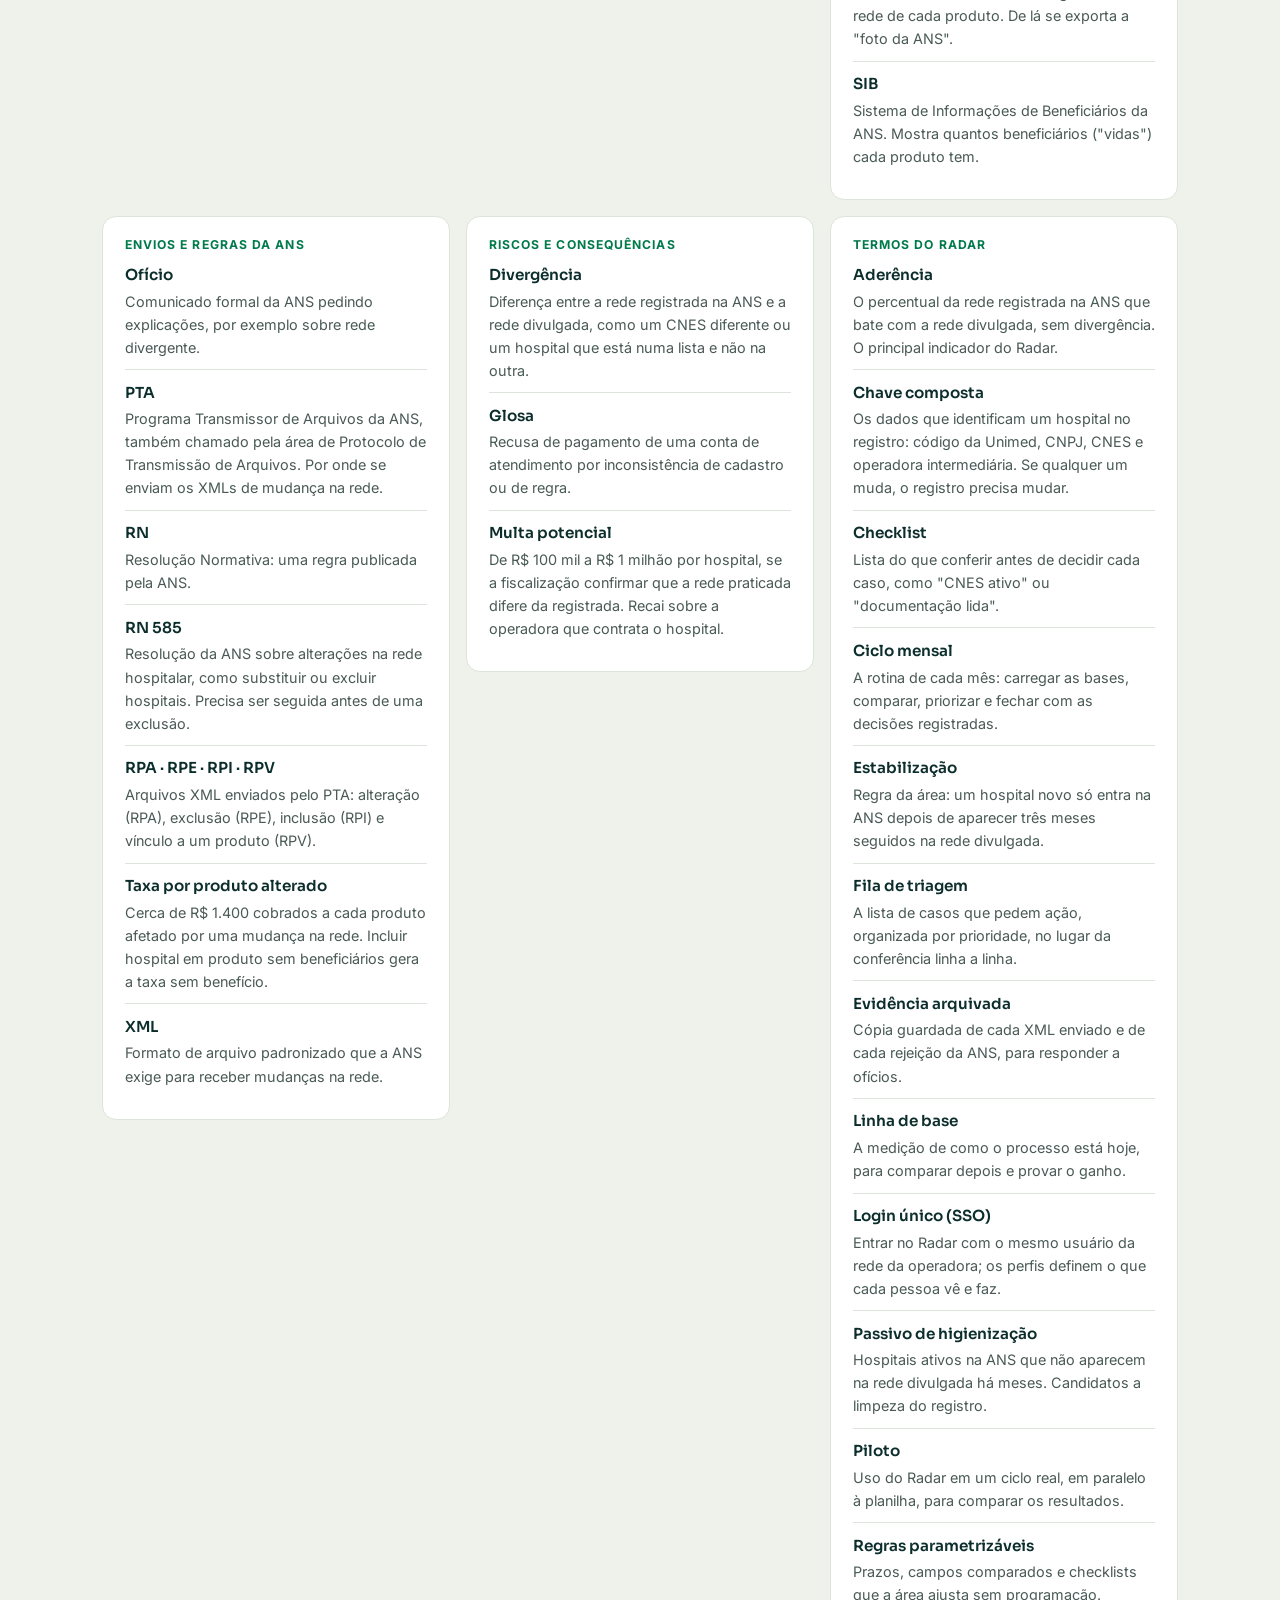
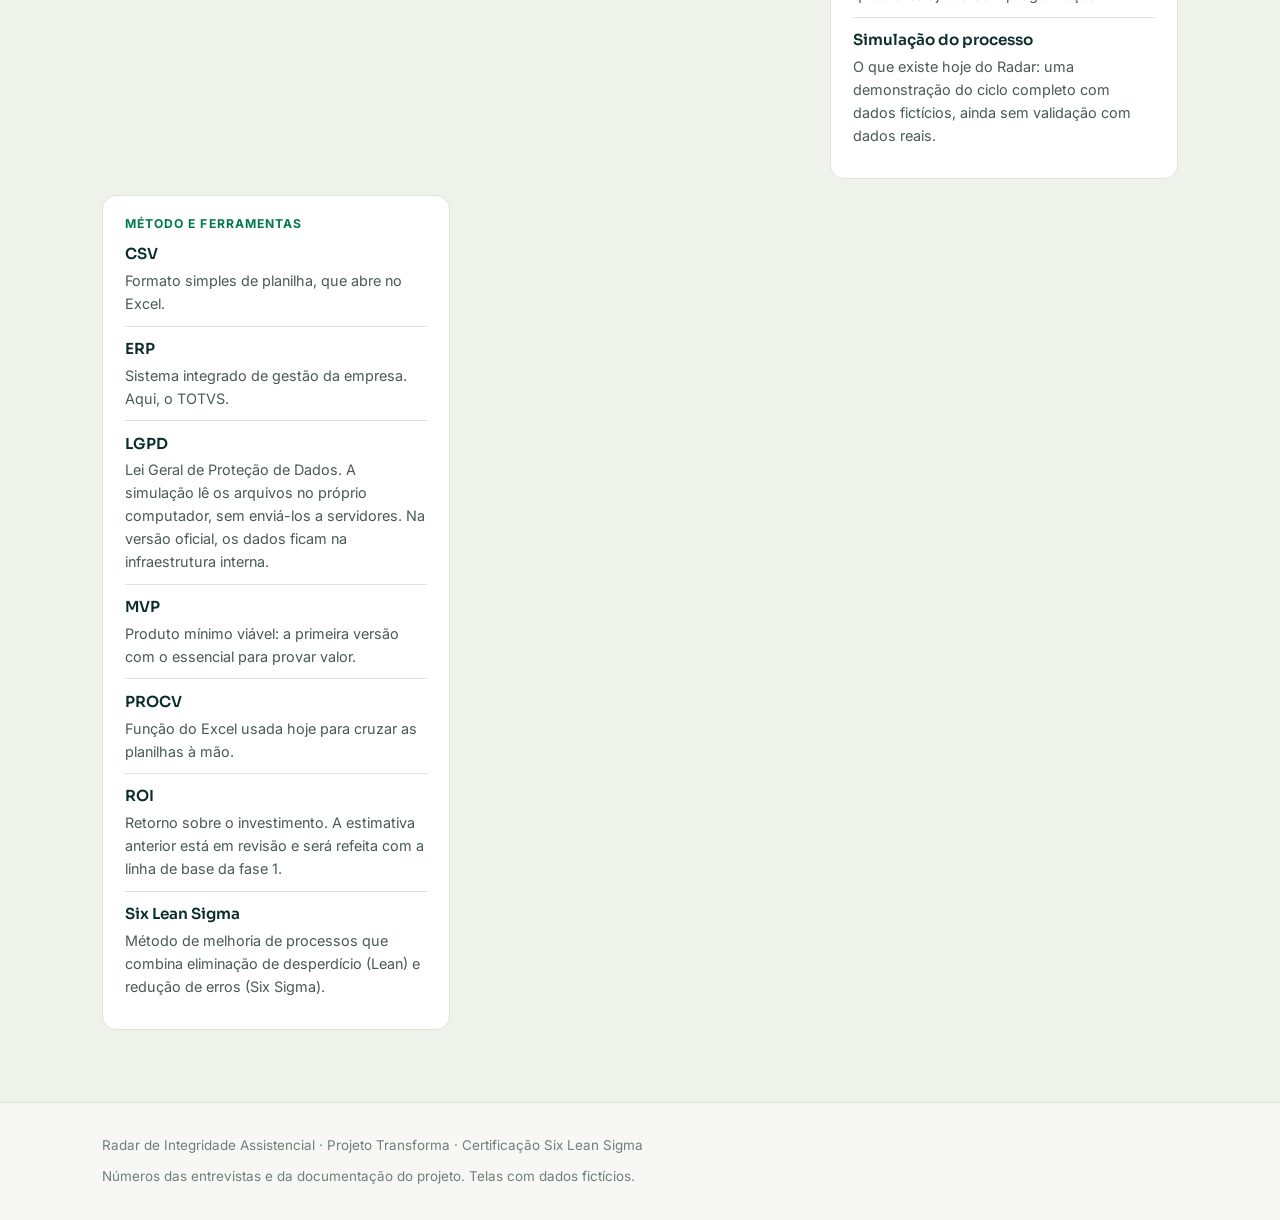
==== commit 4dbea642: "Feedback da 8a mentoria: metas do piloto, investimento, roadmap, equipe e FAQ Co-Authored-By: Claude" ====
--- a/index.html
+++ b/index.html
@@ -301,6 +301,14 @@
           <p>O cruzamento manual dá lugar a uma fila pronta. A medição de horas com a área ainda está pendente.</p>
         </div>
       </div>
+      <h3 class="reveal" style="margin-top:2rem">Metas do piloto</h3>
+      <div class="grid g3">
+        <div class="card stat reveal"><span class="v">+50%</span><span class="l">produtividade da analista</span><span class="n">fila pronta no lugar do cruzamento manual</span></div>
+        <div class="card stat reveal"><span class="v">95%</span><span class="l">de acurácia na triagem</span><span class="n">hoje estimada em ~70% no processo manual</span></div>
+        <div class="card stat reveal"><span class="v">100%</span><span class="l">das decisões registradas</span><span class="n">hoje a decisão de cada caso fica numa cor da planilha</span></div>
+      </div>
+      <p class="note reveal">Estimativa da equipe com dados fictícios. As metas são confirmadas na fase 1, com a linha de base medida nas bases reais.</p>
+
       <div class="grid g4">
         <div class="card stat reveal"><span class="l">Aderência ANS × RNP</span><span class="n">conformes ÷ hospitais ativos na ANS, por ciclo</span></div>
         <div class="card stat reveal"><span class="l">Pendências por tipo</span><span class="n">CNES, intermediária, CNPJ, entradas e saídas</span></div>
@@ -320,7 +328,7 @@
         <li class="done reveal"><span class="ph">Fase 0</span><span class="tag t-ok">Concluída</span><h3>Descoberta e simulação</h3><ul><li>Entrevistas e quantificação da dor</li><li>Regras de negócio documentadas</li><li>Ciclo mensal simulado, com dados fictícios</li></ul></li>
         <li class="reveal"><span class="ph">Fase 1</span><span class="tag t-warn">Próxima</span><h3>Validar com dados reais</h3><ul><li>Rodar sobre as planilhas reais de consolidação</li><li>Medir a linha de base por tipo de divergência</li><li>Validar limites e regras com a analista</li></ul></li>
         <li class="reveal"><span class="ph">Fase 2</span><span class="tag t-neutral">Planejada</span><h3>Piloto em ciclo real</h3><ul><li>Um ou mais meses de operação em paralelo à planilha</li><li>Na infraestrutura da operadora: login corporativo, histórico e evidências guardados</li><li>Metas numéricas de sucesso do MVP</li></ul></li>
-        <li class="reveal"><span class="ph">Fase 3</span><span class="tag t-neutral">Planejada</span><h3>Escalar e integrar</h3><ul><li>Gate SIB automático com a base de vidas</li><li>Geração dos XMLs RPI e RPA</li><li>Verificação direto no TOTVS, só em leitura</li></ul></li>
+        <li class="reveal"><span class="ph">Fase 3</span><span class="tag t-neutral">Planejada</span><h3>Escalar e replicar</h3><ul><li>Cargas automáticas da ANS e da Unimed do Brasil</li><li>Gate SIB automático e geração dos XMLs RPI e RPA</li><li>Verificação direto no TOTVS, só em leitura</li><li>Replicar para outras áreas e outras Unimeds</li></ul></li>
       </ol>
     </div>
   </section>
@@ -347,10 +355,11 @@
       <p class="lead">Menos planilha, mais segurança: a rede que vendemos é a rede que funciona.</p>
       <ol class="asks">
         <li><h3>Acesso às bases reais</h3><p>As planilhas de consolidação e as cargas do RPS Total e do RPSWEB para a validação.</p></li>
-        <li><h3>Tempo da analista</h3><p>Algumas horas para validar regras e limites e para medir a linha de base.</p></li>
+        <li><h3>Tempo da área</h3><p>Cerca de 24 horas para validar regras e limites e para medir a linha de base.</p></li>
         <li><h3>Aval da arquitetura</h3><p>O desenho já foi definido com a área de arquitetura da operadora e usa a infraestrutura que a empresa já tem. Falta o aval para usá-la no piloto.</p></li>
         <li><h3>Patrocínio do piloto</h3><p>Um ciclo mensal em paralelo à planilha, com metas combinadas.</p></li>
       </ol>
+      <p class="lead" style="margin-top:1.5rem"><b>Investimento da 1ª fase:</b> cerca de 100 horas de desenvolvimento e 24 horas de apoio da área, sem custo de infraestrutura, porque roda no ambiente que a operadora já tem. <b>Retorno esperado:</b> +50% de produtividade da analista, taxas evitadas e menor exposição a multa. E o mesmo motor pode ser replicado em outras áreas e outras Unimeds.</p>
       <div class="cta" style="margin-top:2rem"><a class="btn btn-lime" href="dashboard/">Abrir a simulação</a></div>
     </div>
   </section>
@@ -393,6 +402,8 @@
           <p>Integrante do grupo do Radar de Integridade Assistencial.</p> <!-- trocar pela frase escrita pelo integrante -->
         </article>
       </div>
+      <p class="lead reveal" style="margin-top:1.6rem"><b>Por que esta equipe:</b> quem sente o efeito de uma rede desatualizada, na auditoria de contas e no intercâmbio, trabalhando junto com quem constrói a solução, na TI. Já entregamos o processo mapeado, as regras documentadas, a arquitetura desenhada e a simulação funcionando.</p>
+      <p class="reveal"><b>Com a participação de:</b> Cadastro, Contas Médicas, Tecnologia e Arquitetura, Escritório de Processos, Gerência de Inteligência Artificial, ITA e Supera Parque.</p>
     </div>
   </section>
 
@@ -416,11 +427,11 @@
         <details>
           <summary>Quanto custa e qual é o retorno?</summary>
           <div class="a">
-            <p class="short">A primeira fase custa algumas dezenas de horas de trabalho interno, sem licença nem servidor. O retorno será medido com dados reais, em vez de prometido.</p>
+            <p class="short">A primeira fase custa cerca de 100 horas de desenvolvimento e 24 horas de apoio da área, sem licença e sem custo de infraestrutura, porque roda no ambiente que a operadora já tem. O retorno esperado é 50% a mais de produtividade da analista, taxas evitadas e menor exposição a multa, a confirmar no piloto.</p>
             <ul>
               <li>Até aqui, o desembolso foi praticamente zero: só o tempo da equipe.</li>
               <li>A estimativa anterior de ROI está em revisão, porque contava economias que a equipe já obtém e premissas sem fonte.</li>
-              <li>O valor tem três frentes: exposição regulatória (comprovada), taxas evitadas (em validação) e tempo da analista (a medir).</li>
+              <li>O valor tem três frentes: exposição regulatória (comprovada), taxas evitadas (~R$ 1.400 por produto alterado) e tempo da analista (meta de +50% de produtividade).</li>
             </ul>
           </div>
         </details>
@@ -459,7 +470,7 @@
         <details>
           <summary>Quanto tempo a analista vai economizar?</summary>
           <div class="a">
-            <p class="short">O número exato ainda será medido. Hoje a conferência é 100% manual, linha a linha; com o Radar, a analista passa a trabalhar só a fila de casos que pedem ação.</p>
+            <p class="short">Nos testes com dados fictícios, estimamos 50% a mais de produtividade e acurácia de 95% na triagem, contra cerca de 70% no processo manual. São metas: o número real sai da linha de base da fase 1. Com o Radar, a analista trabalha só a fila de casos que pedem ação.</p>
             <ul>
               <li>A medição das horas atuais faz parte da fase 1 (linha de base).</li>
               <li>O ganho também está em não deixar passar casos: hoje, entre uma mudança na rede e o ajuste na ANS, passam de 2 a 3 meses.</li>
@@ -506,6 +517,16 @@
             <p class="short">Com o acesso às bases e algumas horas da analista, a fase 1 roda um mês real e compara com a conferência manual. É a primeira prova com dados reais, pequena e reversível.</p>
             <ul>
               <li>As datas das fases 2 e 3 dependem das quatro decisões e do resultado da fase 1.</li>
+            </ul>
+          </div>
+        </details>
+        <details>
+          <summary>Isso serve para outras áreas ou outras Unimeds?</summary>
+          <div class="a">
+            <p class="short">Sim. O Radar compara duas bases, prioriza as diferenças e registra a decisão. Esse motor serve a outras redes, a outras conferências regulatórias e a outras Unimeds que têm o mesmo desafio com a ANS.</p>
+            <ul>
+              <li>Começamos pela rede hospitalar porque é onde está o maior risco. Replicar é a fase 3 do roadmap.</li>
+              <li>As regras e os checklists são parametrizáveis: uma nova área configura os seus, sem programar.</li>
             </ul>
           </div>
         </details>
